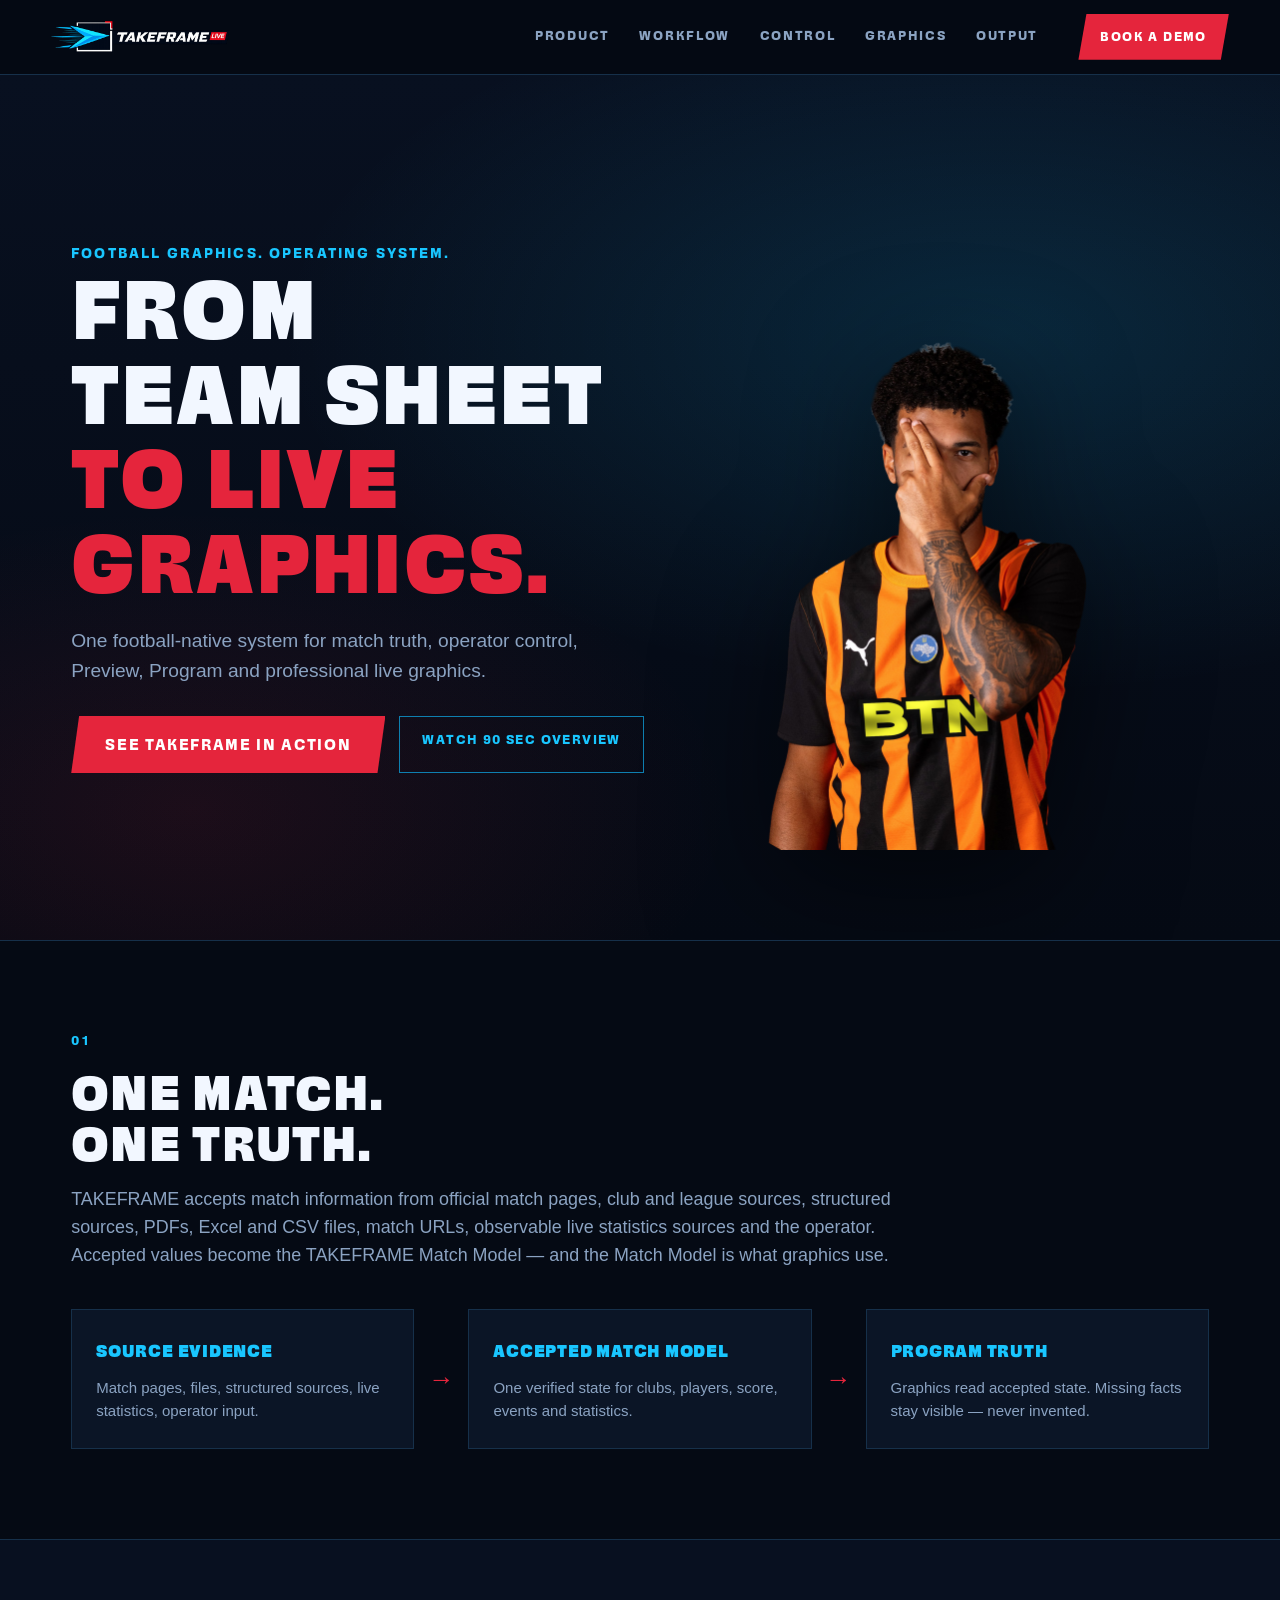
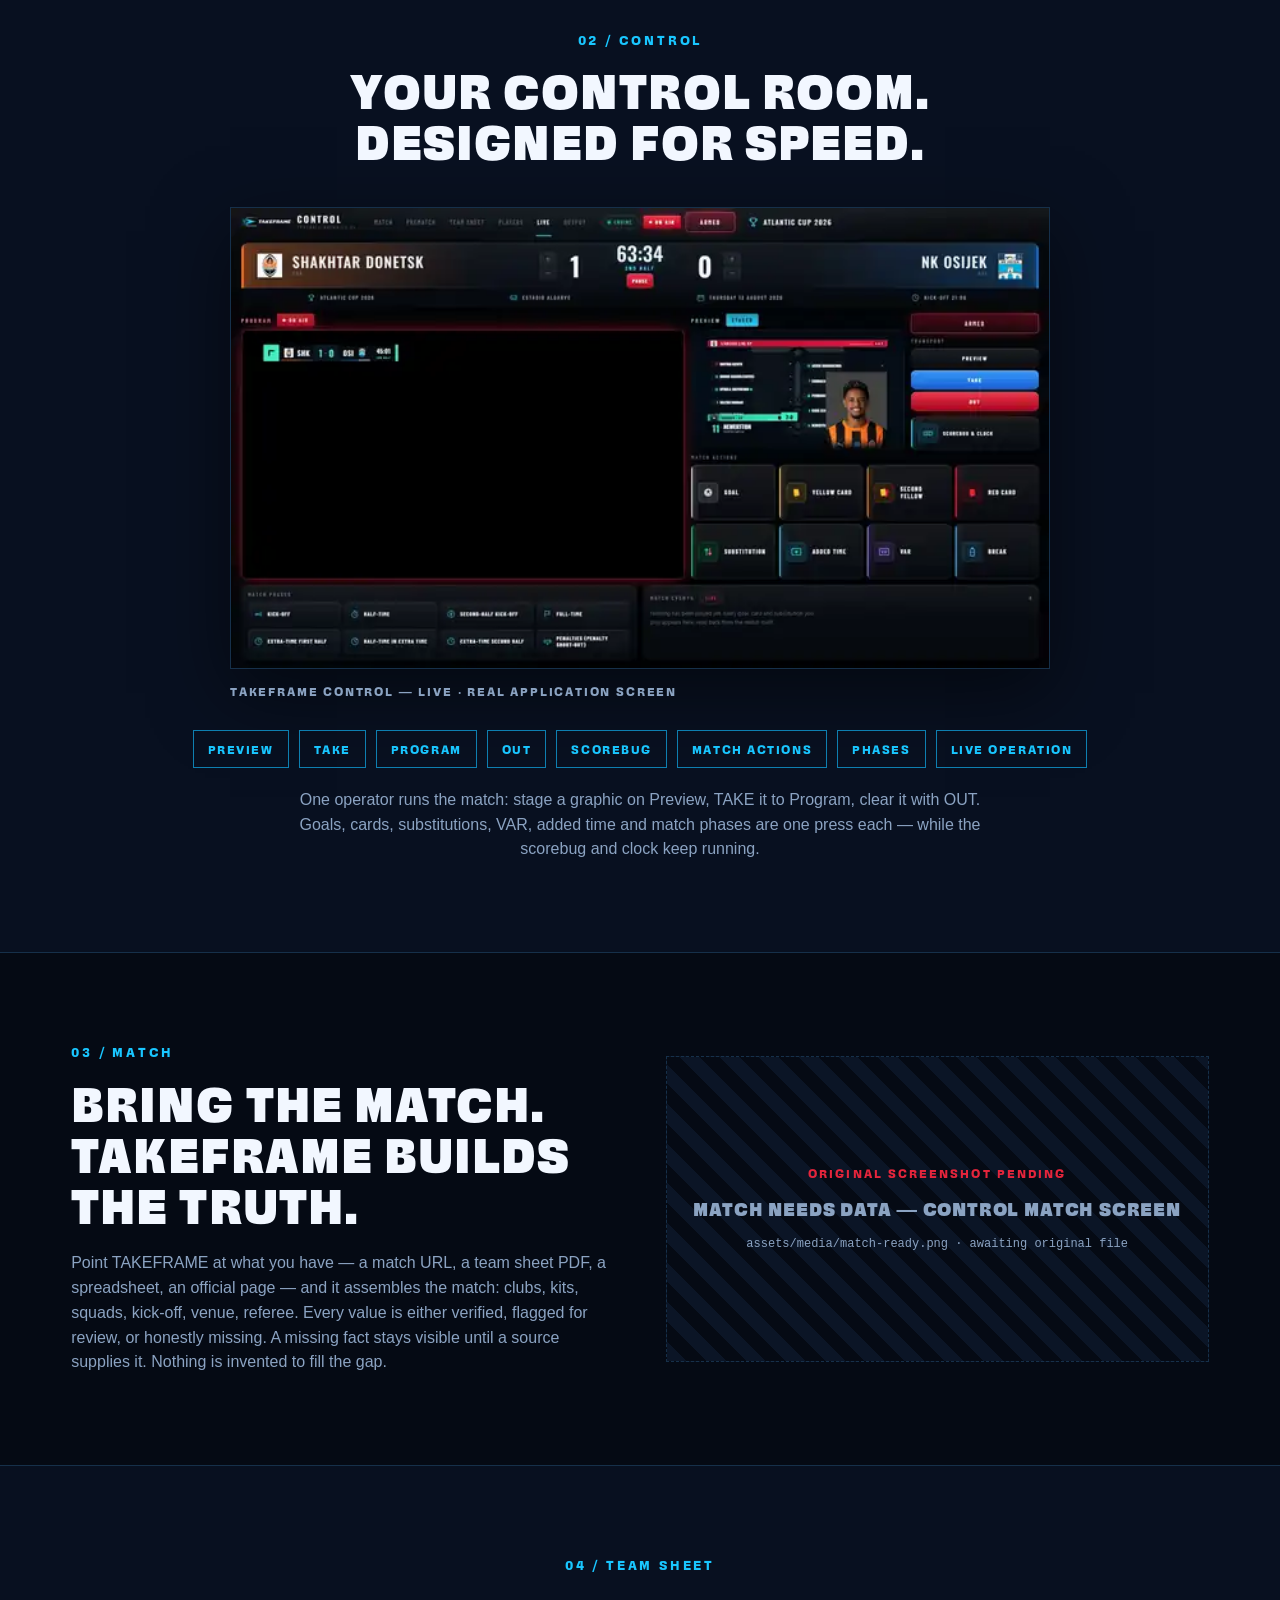
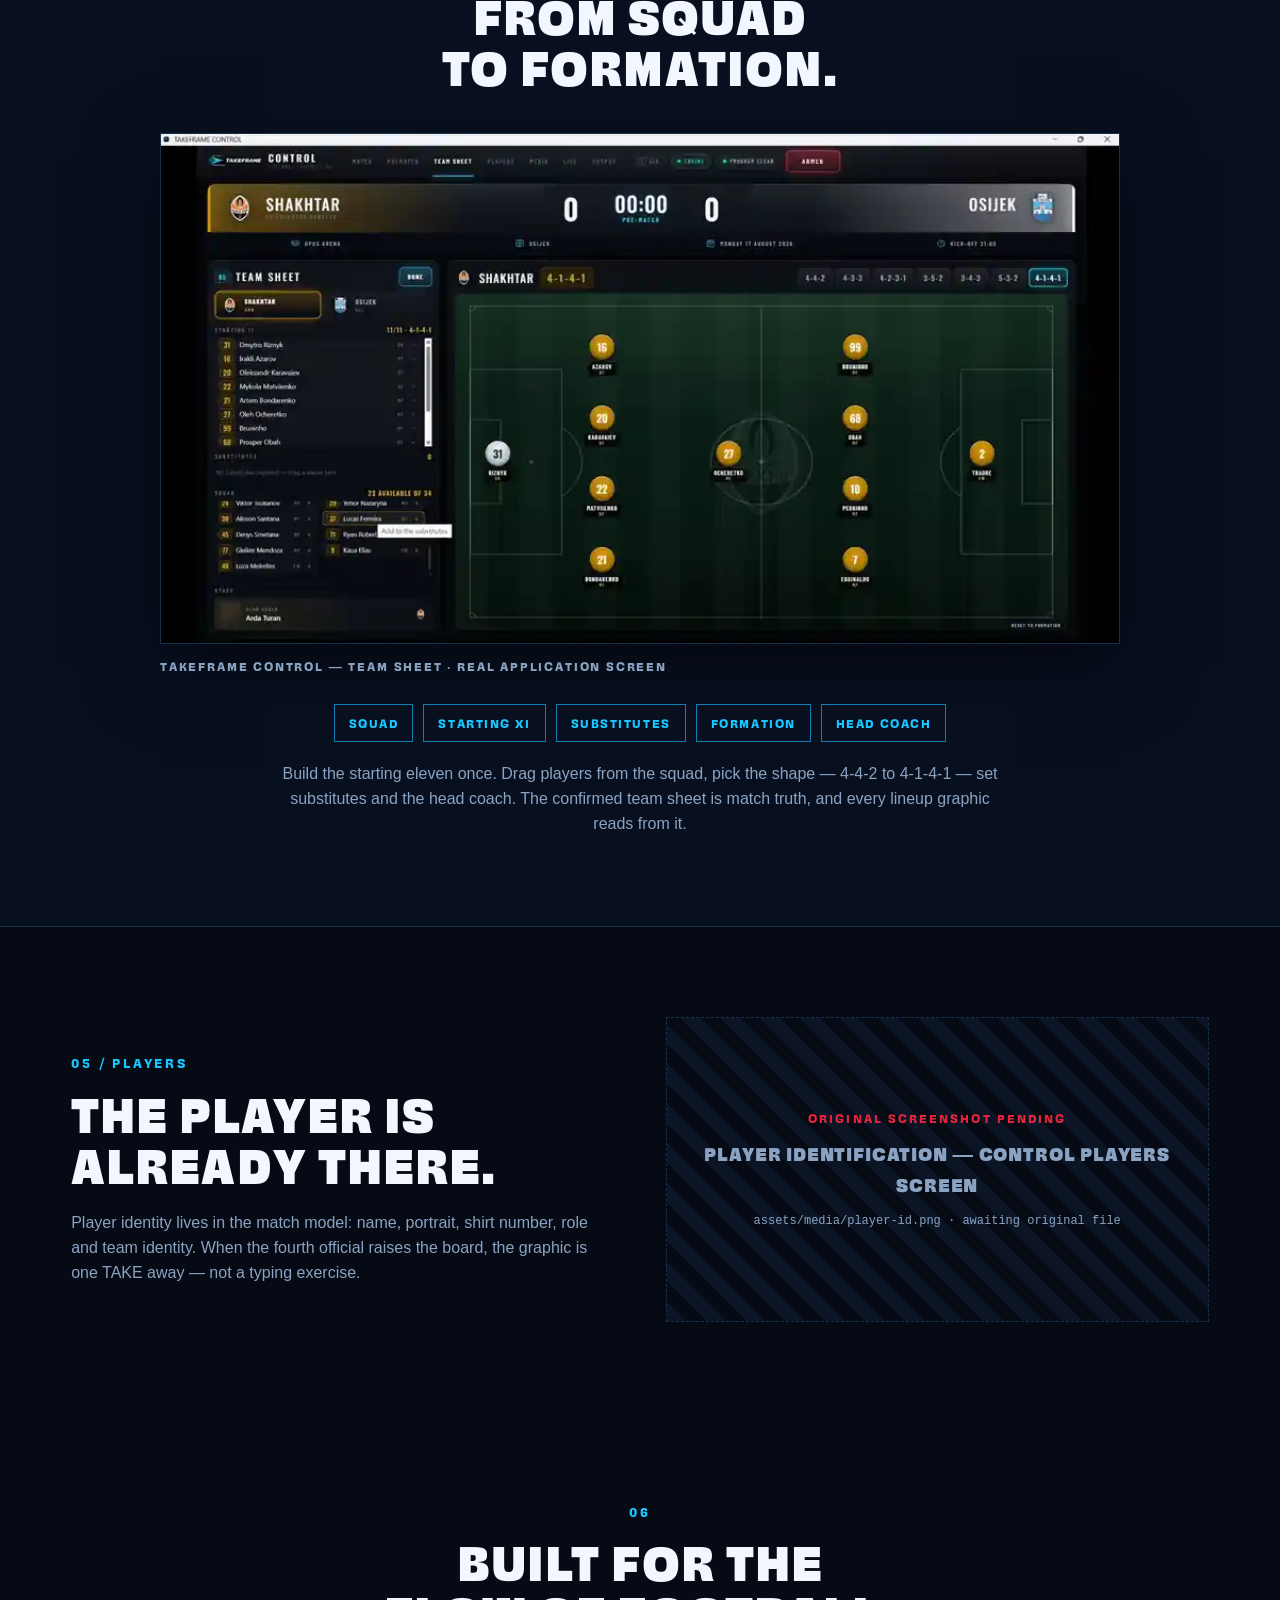
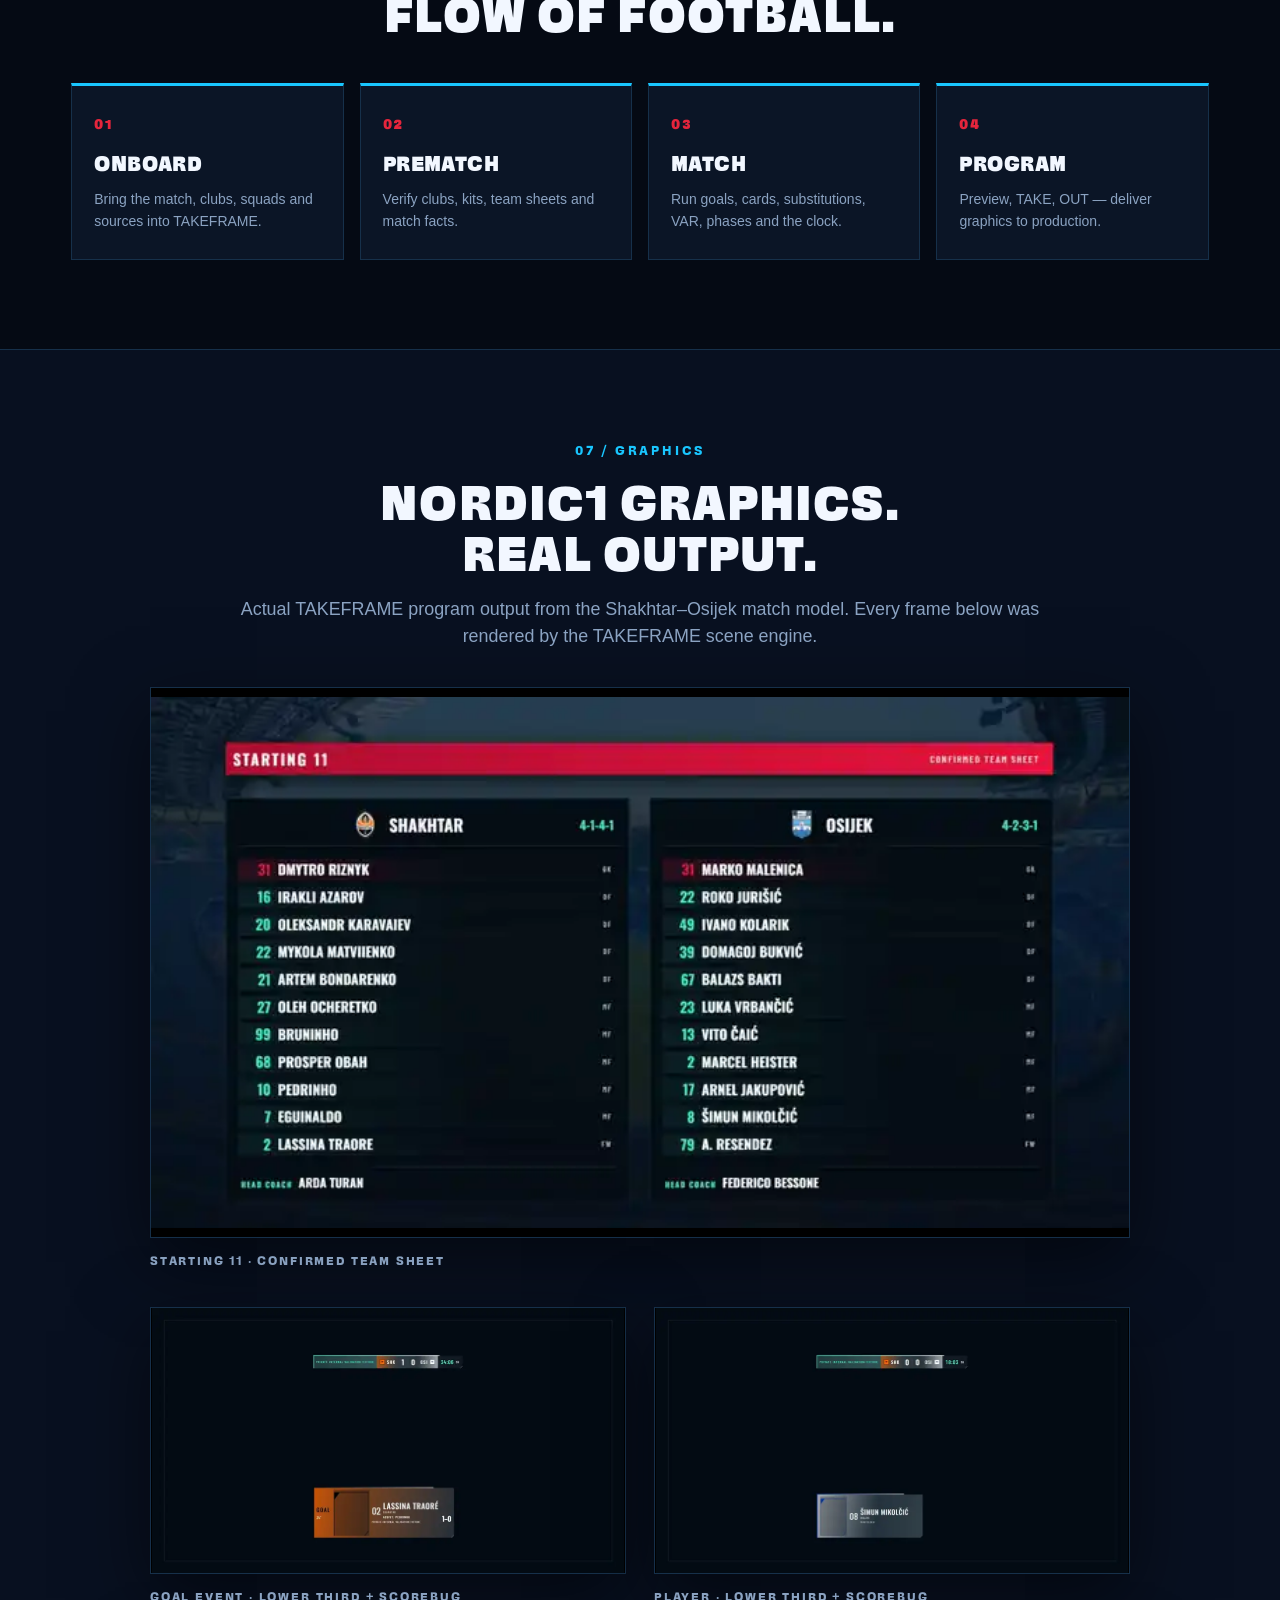
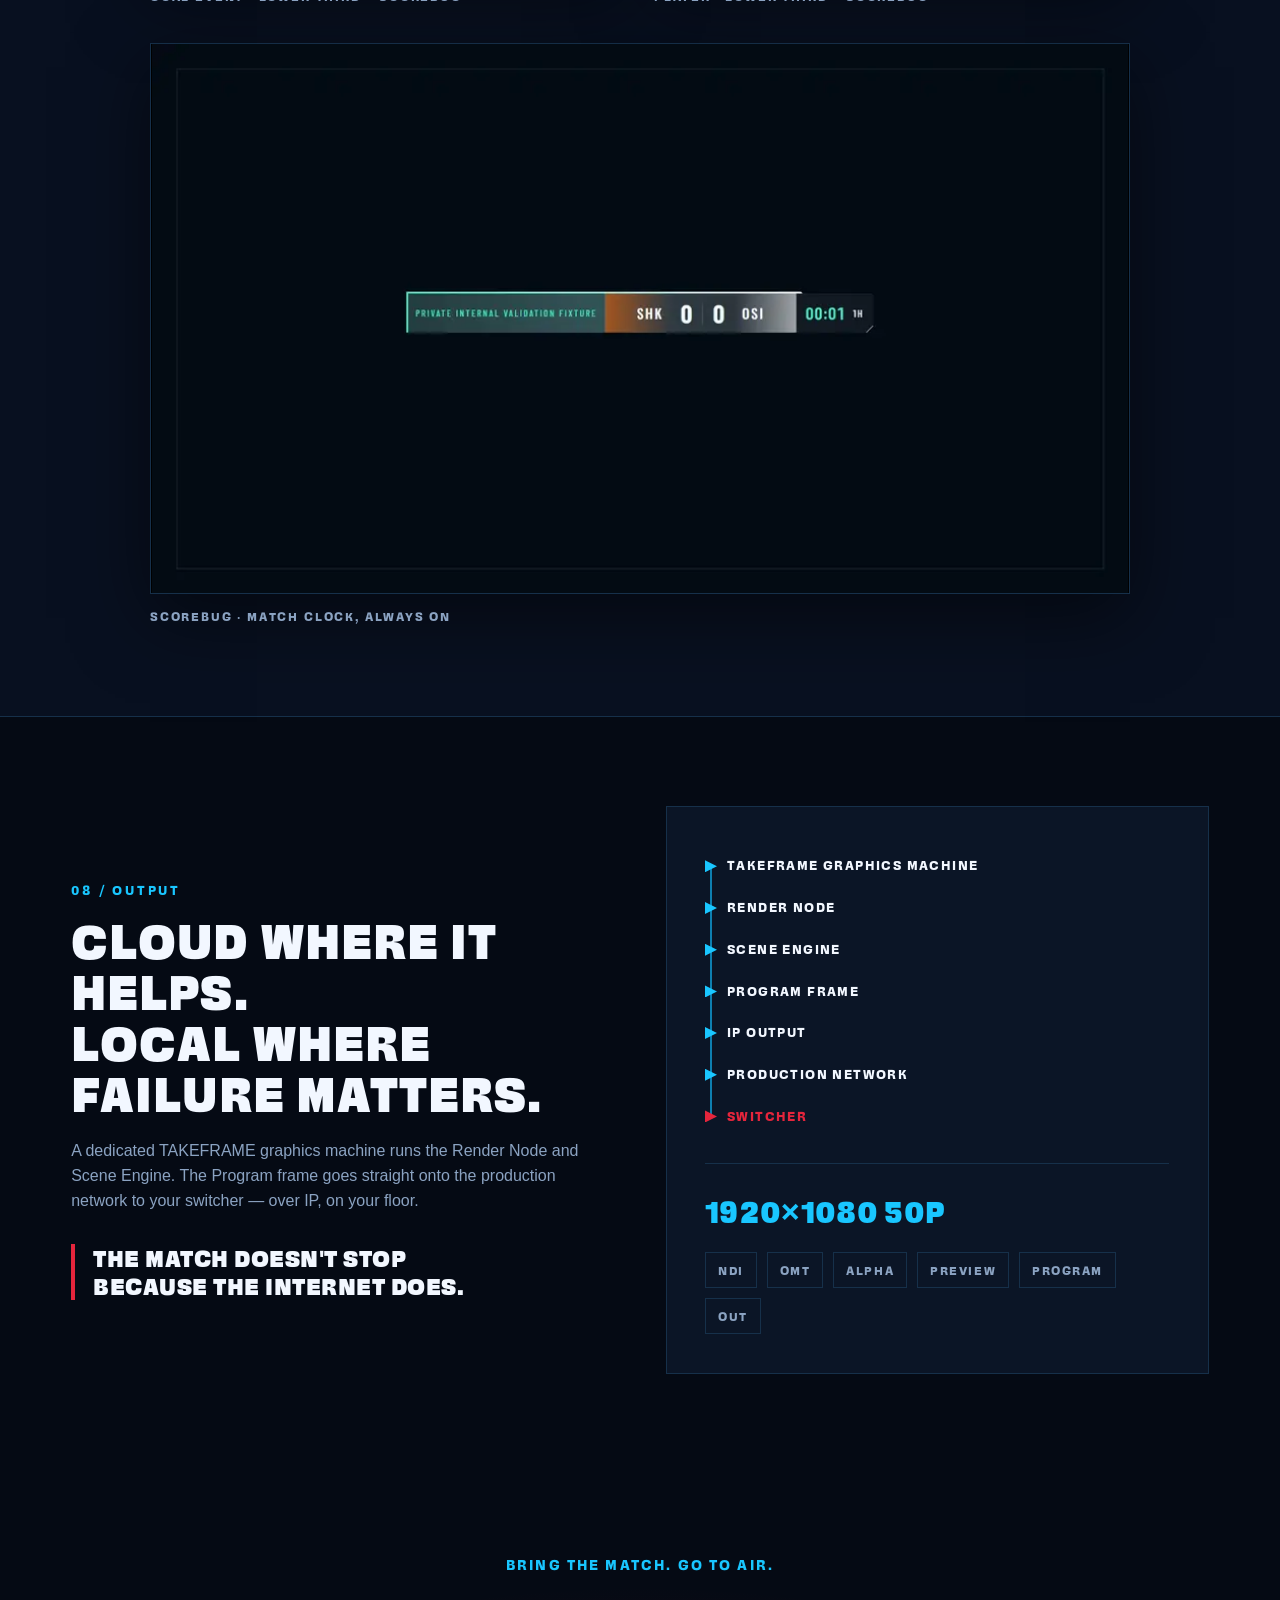
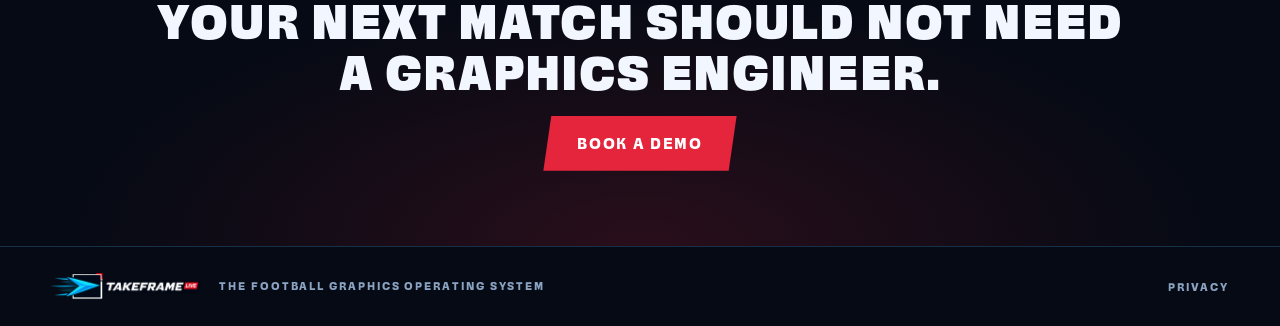
==== index.html @ d53b8fb2 "Rebuild TAKEFRAME website with real product media - Replace corrupted sprite/base64 media system wit" ====
<!doctype html>
<html lang="en">
<head>
<meta charset="utf-8">
<meta name="viewport" content="width=device-width,initial-scale=1">
<title>TAKEFRAME LIVE — Football Graphics Operating System</title>
<meta name="description" content="From team sheet to live graphics. TAKEFRAME is the football-native graphics operating system for matchday production: match truth, operator control, Preview, Program and professional live graphics.">
<link rel="icon" href="/assets/favicon.png">
<link rel="preload" as="image" href="/assets/hero-player.png">
<link rel="stylesheet" href="/site.css">
</head>
<body>

<header class="top" id="top">
  <a class="brand" href="#hero" aria-label="TAKEFRAME LIVE — home">
    <img src="/assets/logo.png" alt="TAKEFRAME LIVE" width="1269" height="224">
  </a>
  <nav class="nav" id="nav" aria-label="Primary">
    <a href="#truth">PRODUCT</a>
    <a href="#workflow">WORKFLOW</a>
    <a href="#control">CONTROL</a>
    <a href="#graphics">GRAPHICS</a>
    <a href="#output">OUTPUT</a>
  </nav>
  <a class="cta demo-cta" href="#demo">BOOK A DEMO</a>
  <button class="burger" id="burger" aria-expanded="false" aria-controls="nav" aria-label="Open menu">
    <span></span><span></span><span></span>
  </button>
</header>

<main>

<!-- ============================ HERO ============================ -->
<section class="hero" id="hero">
  <div class="hero-inner">
    <div class="hero-copy">
      <p class="eyebrow">FOOTBALL GRAPHICS. OPERATING SYSTEM.</p>
      <h1>
        <span class="h-white">FROM<br>TEAM SHEET</span><br>
        <span class="h-red">TO LIVE<br>GRAPHICS.</span>
      </h1>
      <p class="hero-sub">One football-native system for match truth, operator control, Preview, Program and professional live graphics.</p>
      <div class="hero-actions">
        <a class="cta big" href="#control">SEE TAKEFRAME IN ACTION</a>
        <a class="cta ghost" href="#workflow">WATCH 90 SEC OVERVIEW</a>
      </div>
    </div>
    <div class="hero-visual">
      <img class="hero-player" src="/assets/hero-player.png" alt="TAKEFRAME hero player" width="2048" height="2048">
    </div>
  </div>
</section>

<!-- ======================= ONE MATCH. ONE TRUTH. ======================= -->
<section class="truth" id="truth">
  <div class="wrap">
    <div class="section-head">
      <span class="index">01</span>
      <h2>ONE MATCH.<br>ONE TRUTH.</h2>
    </div>
    <p class="lede">TAKEFRAME accepts match information from official match pages, club and league sources, structured sources, PDFs, Excel and CSV files, match URLs, observable live statistics sources and the operator. Accepted values become the TAKEFRAME Match Model — and the Match Model is what graphics use.</p>
    <div class="truth-flow" role="list">
      <article role="listitem">
        <b>SOURCE EVIDENCE</b>
        <p>Match pages, files, structured sources, live statistics, operator input.</p>
      </article>
      <span class="flow-arrow" aria-hidden="true">→</span>
      <article role="listitem">
        <b>ACCEPTED MATCH MODEL</b>
        <p>One verified state for clubs, players, score, events and statistics.</p>
      </article>
      <span class="flow-arrow" aria-hidden="true">→</span>
      <article role="listitem">
        <b>PROGRAM TRUTH</b>
        <p>Graphics read accepted state. Missing facts stay visible — never invented.</p>
      </article>
    </div>
  </div>
</section>

<!-- ============================ CONTROL ============================ -->
<section class="feature control" id="control">
  <div class="wrap">
    <div class="section-head">
      <span class="index">02 / CONTROL</span>
      <h2>YOUR CONTROL ROOM.<br>DESIGNED FOR SPEED.</h2>
    </div>
    <figure class="shot shot-xl">
      <img src="/assets/media/control-live.webp" alt="TAKEFRAME CONTROL live match screen: Shakhtar Donetsk vs NK Osijek with Program monitor, Preview, TAKE and OUT controls, match actions and match phases" width="640" height="360" loading="lazy">
      <figcaption>TAKEFRAME CONTROL — LIVE · real application screen</figcaption>
    </figure>
    <ul class="chip-row" aria-label="Control capabilities">
      <li>PREVIEW</li><li>TAKE</li><li>PROGRAM</li><li>OUT</li><li>SCOREBUG</li><li>MATCH ACTIONS</li><li>PHASES</li><li>LIVE OPERATION</li>
    </ul>
    <p class="body-copy">One operator runs the match: stage a graphic on Preview, TAKE it to Program, clear it with OUT. Goals, cards, substitutions, VAR, added time and match phases are one press each — while the scorebug and clock keep running.</p>
  </div>
</section>

<!-- ============================ MATCH READY ============================ -->
<section class="feature matchready" id="matchready">
  <div class="wrap split">
    <div class="feature-copy">
      <div class="section-head">
        <span class="index">03 / MATCH</span>
        <h2>BRING THE MATCH.<br>TAKEFRAME BUILDS<br>THE TRUTH.</h2>
      </div>
      <p class="body-copy">Point TAKEFRAME at what you have — a match URL, a team sheet PDF, a spreadsheet, an official page — and it assembles the match: clubs, kits, squads, kick-off, venue, referee. Every value is either verified, flagged for review, or honestly missing. A missing fact stays visible until a source supplies it. Nothing is invented to fill the gap.</p>
    </div>
    <div class="pending-slot" role="img" aria-label="Original TAKEFRAME match data screenshot pending upload">
      <span class="pending-tag">ORIGINAL SCREENSHOT PENDING</span>
      <b>MATCH NEEDS DATA — CONTROL MATCH SCREEN</b>
      <small>assets/media/match-ready.png · awaiting original file</small>
    </div>
  </div>
</section>

<!-- ============================ TEAM SHEET ============================ -->
<section class="feature teamsheet" id="teamsheet">
  <div class="wrap">
    <div class="section-head">
      <span class="index">04 / TEAM SHEET</span>
      <h2>FROM SQUAD<br>TO FORMATION.</h2>
    </div>
    <figure class="shot shot-xl">
      <img src="/assets/media/team-sheet.webp" alt="TAKEFRAME CONTROL team sheet screen: Shakhtar starting eleven in a 4-1-4-1 on the formation pitch, with squad list, substitutes and head coach" width="900" height="478" loading="lazy">
      <figcaption>TAKEFRAME CONTROL — TEAM SHEET · real application screen</figcaption>
    </figure>
    <ul class="chip-row" aria-label="Team sheet capabilities">
      <li>SQUAD</li><li>STARTING XI</li><li>SUBSTITUTES</li><li>FORMATION</li><li>HEAD COACH</li>
    </ul>
    <p class="body-copy">Build the starting eleven once. Drag players from the squad, pick the shape — 4-4-2 to 4-1-4-1 — set substitutes and the head coach. The confirmed team sheet is match truth, and every lineup graphic reads from it.</p>
  </div>
</section>

<!-- ======================== PLAYER IDENTIFICATION ======================== -->
<section class="feature playerid" id="playerid">
  <div class="wrap split">
    <div class="feature-copy">
      <div class="section-head">
        <span class="index">05 / PLAYERS</span>
        <h2>THE PLAYER IS<br>ALREADY THERE.</h2>
      </div>
      <p class="body-copy">Player identity lives in the match model: name, portrait, shirt number, role and team identity. When the fourth official raises the board, the graphic is one TAKE away — not a typing exercise.</p>
    </div>
    <div class="pending-slot" role="img" aria-label="Original TAKEFRAME player identification screenshot pending upload">
      <span class="pending-tag">ORIGINAL SCREENSHOT PENDING</span>
      <b>PLAYER IDENTIFICATION — CONTROL PLAYERS SCREEN</b>
      <small>assets/media/player-id.png · awaiting original file</small>
    </div>
  </div>
</section>

<!-- ============================ WORKFLOW ============================ -->
<section class="workflow" id="workflow">
  <div class="wrap">
    <div class="section-head">
      <span class="index">06</span>
      <h2>BUILT FOR THE<br>FLOW OF FOOTBALL.</h2>
    </div>
    <ol class="steps">
      <li><b>ONBOARD</b><p>Bring the match, clubs, squads and sources into TAKEFRAME.</p></li>
      <li><b>PREMATCH</b><p>Verify clubs, kits, team sheets and match facts.</p></li>
      <li><b>MATCH</b><p>Run goals, cards, substitutions, VAR, phases and the clock.</p></li>
      <li><b>PROGRAM</b><p>Preview, TAKE, OUT — deliver graphics to production.</p></li>
    </ol>
  </div>
</section>

<!-- ========================= NORDIC1 GRAPHICS ========================= -->
<section class="graphics" id="graphics">
  <div class="wrap">
    <div class="section-head">
      <span class="index">07 / GRAPHICS</span>
      <h2>NORDIC1 GRAPHICS.<br>REAL OUTPUT.</h2>
    </div>
    <p class="lede">Actual TAKEFRAME program output from the Shakhtar–Osijek match model. Every frame below was rendered by the TAKEFRAME scene engine.</p>

    <figure class="shot gfx-feature">
      <img src="/assets/media/starting-11.webp" alt="NORDIC1 Starting 11 broadcast graphic: confirmed team sheets for Shakhtar in a 4-1-4-1 and Osijek in a 4-2-3-1" width="700" height="380" loading="lazy">
      <figcaption>STARTING 11 · confirmed team sheet</figcaption>
    </figure>

    <div class="gfx-grid">
      <figure class="shot">
        <img src="/assets/media/goal-event.webp" alt="NORDIC1 goal lower third: Lassina Traoré, assist Pedrinho, 1-0, with live scorebug" width="960" height="540" loading="lazy">
        <figcaption>GOAL EVENT · lower third + scorebug</figcaption>
      </figure>
      <figure class="shot">
        <img src="/assets/media/player-card.webp" alt="NORDIC1 player lower third: number 8 Šimun Mikolčić, Osijek midfielder, with live scorebug" width="960" height="540" loading="lazy">
        <figcaption>PLAYER · lower third + scorebug</figcaption>
      </figure>
    </div>

    <figure class="shot gfx-feature">
      <img src="/assets/media/scorebug.webp" alt="NORDIC1 scorebug: SHK 0-0 OSI with running match clock, first half" width="960" height="540" loading="lazy">
      <figcaption>SCOREBUG · match clock, always on</figcaption>
    </figure>
  </div>
</section>

<!-- ============================ OUTPUT ============================ -->
<section class="output" id="output">
  <div class="wrap split">
    <div class="feature-copy">
      <div class="section-head">
        <span class="index">08 / OUTPUT</span>
        <h2>CLOUD WHERE IT HELPS.<br>LOCAL WHERE<br>FAILURE MATTERS.</h2>
      </div>
      <p class="body-copy">A dedicated TAKEFRAME graphics machine runs the Render Node and Scene Engine. The Program frame goes straight onto the production network to your switcher — over IP, on your floor.</p>
      <p class="statement">THE MATCH DOESN'T STOP<br>BECAUSE THE INTERNET DOES.</p>
    </div>
    <div class="output-card">
      <div class="pipe" aria-label="Output pipeline">
        <span>TAKEFRAME GRAPHICS MACHINE</span>
        <span>RENDER NODE</span>
        <span>SCENE ENGINE</span>
        <span>PROGRAM FRAME</span>
        <span>IP OUTPUT</span>
        <span>PRODUCTION NETWORK</span>
        <span>SWITCHER</span>
      </div>
      <div class="specs">
        <b>1920×1080 50p</b>
        <ul><li>NDI</li><li>OMT</li><li>ALPHA</li><li>PREVIEW</li><li>PROGRAM</li><li>OUT</li></ul>
      </div>
    </div>
  </div>
</section>

<!-- ============================ FINAL CTA ============================ -->
<section class="final" id="demo">
  <div class="wrap">
    <p class="eyebrow">BRING THE MATCH. GO TO AIR.</p>
    <h2>YOUR NEXT MATCH SHOULD NOT NEED<br>A GRAPHICS ENGINEER.</h2>
    <a class="cta big" href="mailto:hello@takeframe.live?subject=TAKEFRAME%20demo">BOOK A DEMO</a>
  </div>
</section>

</main>

<footer class="foot">
  <img src="/assets/logo.png" alt="TAKEFRAME LIVE" width="1269" height="224">
  <span>THE FOOTBALL GRAPHICS OPERATING SYSTEM</span>
  <nav aria-label="Footer"><a href="/privacy/">PRIVACY</a></nav>
</footer>

<script src="/site.js" defer></script>
</body>
</html>
---- site.css ----
/* ==========================================================================
   TAKEFRAME LIVE — homepage
   Normal responsive layout. No global canvas transform, no sprites.
   Palette: near-black navy, electric cyan, TAKEFRAME red.
   ========================================================================== */

@font-face{font-family:Squadra;src:url('/fonts/squadra-black.otf') format('opentype');font-weight:900;font-display:swap}
@font-face{font-family:Squadra;src:url('/fonts/squadra-bold.otf') format('opentype');font-weight:700;font-display:swap}

:root{
  --bg:#050a14;
  --bg-2:#081020;
  --panel:#0b1526;
  --line:#16304a;
  --ink:#f2f7ff;
  --muted:#8ba3c2;
  --cyan:#19c6ff;
  --cyan-dim:#0e7fb0;
  --red:#e5253c;
  --head:Squadra,'Arial Narrow',Arial,sans-serif;
  --body:Arial,Helvetica,sans-serif;
  --wrap:1240px;
}

*{box-sizing:border-box;margin:0;padding:0}
html{scroll-behavior:smooth}
@media (prefers-reduced-motion:reduce){
  html{scroll-behavior:auto}
  *,*::before,*::after{animation:none!important;transition:none!important}
}
body{
  background:var(--bg);
  color:var(--ink);
  font-family:var(--body);
  font-size:16px;
  line-height:1.55;
  overflow-x:clip;
}
img{max-width:100%;height:auto;display:block}
a{color:inherit;text-decoration:none}
:focus-visible{outline:2px solid var(--cyan);outline-offset:3px}
ul{list-style:none}

.wrap{max-width:var(--wrap);margin:0 auto;padding:0 clamp(20px,4vw,56px)}

/* ------------------------------ type ------------------------------ */
h1,h2,.eyebrow,.index,.cta,.chip-row,.pending-tag,.statement,.steps b,.pipe,.specs{
  font-family:var(--head);
  text-transform:uppercase;
  letter-spacing:.02em;
}
h1{font-size:clamp(46px,7.2vw,118px);line-height:.92;font-weight:900}
h2{font-size:clamp(30px,4.2vw,64px);line-height:.95;font-weight:900}
.h-white{color:var(--ink)}
.h-red{color:var(--red)}
.eyebrow{color:var(--cyan);font-size:clamp(13px,1.2vw,17px);font-weight:700;letter-spacing:.14em}
.index{color:var(--cyan);font-weight:700;font-size:14px;letter-spacing:.2em}
.lede{color:var(--muted);font-size:clamp(16px,1.4vw,19px);max-width:820px;margin-top:18px}
.body-copy{color:var(--muted);max-width:640px;margin-top:20px}
.section-head{display:grid;gap:14px}

/* ------------------------------ header ------------------------------ */
.top{
  position:sticky;top:0;z-index:50;
  display:flex;align-items:center;gap:clamp(16px,3vw,40px);
  padding:14px clamp(20px,4vw,56px);
  background:rgba(5,10,20,.92);
  border-bottom:1px solid var(--line);
  backdrop-filter:blur(8px);
}
.brand img{width:clamp(150px,14vw,210px);height:auto}
.nav{display:flex;gap:clamp(14px,2vw,28px);margin-left:auto}
.nav a{
  font-family:var(--head);font-weight:700;font-size:14px;letter-spacing:.12em;
  color:var(--muted);padding:6px 2px;border-bottom:2px solid transparent;
}
.nav a:hover{color:var(--ink);border-bottom-color:var(--cyan)}
.cta{
  font-weight:700;font-size:14px;letter-spacing:.1em;
  background:var(--red);color:#fff;
  padding:12px 22px;border:0;
  clip-path:polygon(8px 0,100% 0,calc(100% - 8px) 100%,0 100%);
  white-space:nowrap;
}
.cta:hover{filter:brightness(1.12)}
.cta.big{font-size:clamp(15px,1.3vw,18px);padding:16px 34px}
.cta.ghost{background:transparent;border:1px solid var(--cyan-dim);color:var(--cyan);clip-path:none}
.cta.ghost:hover{border-color:var(--cyan)}
.burger{display:none;background:none;border:1px solid var(--line);padding:10px;cursor:pointer}
.burger span{display:block;width:22px;height:2px;background:var(--ink);margin:4px 0}

/* ------------------------------ hero ------------------------------ */
.hero{
  position:relative;
  background:
    radial-gradient(1200px 600px at 78% 30%,rgba(25,198,255,.14),transparent 60%),
    radial-gradient(900px 500px at 15% 85%,rgba(229,37,60,.10),transparent 60%),
    linear-gradient(180deg,var(--bg-2),var(--bg));
  border-bottom:1px solid var(--line);
  overflow:clip;
}
.hero-inner{
  max-width:var(--wrap);margin:0 auto;
  padding:clamp(40px,6vw,90px) clamp(20px,4vw,56px) 0;
  display:grid;grid-template-columns:minmax(0,1.15fr) minmax(0,1fr);
  align-items:end;gap:clamp(16px,3vw,48px);
}
.hero-copy{padding-bottom:clamp(40px,6vw,90px)}
.hero-sub{color:var(--muted);font-size:clamp(16px,1.5vw,20px);max-width:520px;margin-top:22px}
.hero-actions{display:flex;flex-wrap:wrap;gap:14px;margin-top:30px}
.hero-visual{position:relative;min-width:0}
.hero-player{
  width:min(100%,640px);margin:0 auto;
  filter:drop-shadow(0 30px 60px rgba(0,0,0,.55));
}

/* ------------------------------ sections ------------------------------ */
section{padding:clamp(56px,7vw,110px) 0}
.truth{background:var(--bg)}
.truth-flow{
  display:grid;grid-template-columns:1fr auto 1fr auto 1fr;
  align-items:stretch;gap:14px;margin-top:40px;
}
.truth-flow article{
  background:var(--panel);border:1px solid var(--line);padding:26px 24px;
}
.truth-flow b{font-family:var(--head);font-weight:900;font-size:19px;letter-spacing:.04em;color:var(--cyan)}
.truth-flow p{color:var(--muted);margin-top:10px;font-size:15px}
.flow-arrow{align-self:center;color:var(--red);font-size:26px;font-weight:900}

/* screenshots */
.shot{margin-top:40px}
.shot img{
  width:100%;border:1px solid var(--line);
  background:#000;
  box-shadow:0 24px 70px rgba(0,0,0,.5);
}
.shot figcaption{
  font-family:var(--head);font-weight:700;font-size:13px;letter-spacing:.14em;
  text-transform:uppercase;color:var(--muted);margin-top:12px;
}
/* cap display width near natural resolution — never blur real UI text */
.shot-xl{max-width:960px;margin-left:auto;margin-right:auto}
.control .shot-xl{max-width:820px}
.gfx-feature{max-width:980px;margin-left:auto;margin-right:auto}
.gfx-feature img,.gfx-grid img{aspect-ratio:16/9;object-fit:contain}
.gfx-grid{
  display:grid;grid-template-columns:1fr 1fr;gap:clamp(16px,2.5vw,28px);
  max-width:980px;margin:0 auto;
}
.gfx-grid .shot,.graphics .gfx-feature{margin-top:clamp(24px,3vw,36px)}

.chip-row{display:flex;flex-wrap:wrap;gap:10px;margin-top:28px}
.chip-row li{
  border:1px solid var(--cyan-dim);color:var(--cyan);
  font-weight:700;font-size:13px;letter-spacing:.12em;
  padding:8px 14px;
}

.feature.control,.feature.teamsheet{background:var(--bg-2);border-top:1px solid var(--line);border-bottom:1px solid var(--line)}
.feature .wrap>.body-copy{margin-inline:auto;text-align:center;max-width:720px}
.feature .wrap>.chip-row{justify-content:center}
.control .section-head,.teamsheet .section-head,.graphics .section-head,.workflow .section-head{text-align:center;justify-items:center}
.graphics .lede{margin-inline:auto;text-align:center}

.split{display:grid;grid-template-columns:minmax(0,1fr) minmax(0,1fr);gap:clamp(28px,4vw,64px);align-items:center}

/* honest placeholder for originals not yet delivered as files */
.pending-slot{
  aspect-ratio:16/9;
  border:1px dashed var(--line);
  background:repeating-linear-gradient(45deg,var(--panel) 0 14px,var(--bg) 14px 28px);
  display:grid;place-content:center;gap:10px;text-align:center;padding:24px;
}
.pending-tag{color:var(--red);font-weight:700;font-size:13px;letter-spacing:.16em}
.pending-slot b{font-family:var(--head);font-weight:900;font-size:clamp(16px,1.6vw,22px);letter-spacing:.04em;color:var(--muted)}
.pending-slot small{color:var(--muted);font-size:12px;font-family:monospace}

/* workflow */
.workflow{background:var(--bg)}
.steps{
  counter-reset:step;
  display:grid;grid-template-columns:repeat(4,1fr);gap:16px;margin-top:44px;
  list-style:none;
}
.steps li{
  background:var(--panel);border:1px solid var(--line);border-top:3px solid var(--cyan);
  padding:26px 22px;position:relative;
}
.steps li::before{
  counter-increment:step;content:"0" counter(step);
  font-family:var(--head);font-weight:900;font-size:15px;color:var(--red);
  display:block;margin-bottom:10px;letter-spacing:.1em;
}
.steps b{font-weight:900;font-size:clamp(19px,1.8vw,24px)}
.steps p{color:var(--muted);font-size:14px;margin-top:8px}

/* graphics */
.graphics{background:var(--bg-2);border-top:1px solid var(--line);border-bottom:1px solid var(--line)}

/* output */
.output-card{background:var(--panel);border:1px solid var(--line);padding:clamp(24px,3vw,40px)}
.pipe{display:grid;gap:0}
.pipe span{
  font-weight:700;font-size:14px;letter-spacing:.1em;color:var(--ink);
  padding:10px 0 10px 22px;position:relative;
}
.pipe span::before{
  content:"";position:absolute;left:5px;top:0;bottom:0;width:2px;background:var(--cyan-dim);
}
.pipe span:first-child::before{top:50%}
.pipe span:last-child::before{bottom:50%}
.pipe span::after{
  content:"";position:absolute;left:0;top:50%;translate:0 -50%;
  width:12px;height:12px;background:var(--cyan);
  clip-path:polygon(0 0,100% 50%,0 100%);
}
.pipe span:last-child{color:var(--red)}
.pipe span:last-child::after{background:var(--red)}
.specs{margin-top:26px;border-top:1px solid var(--line);padding-top:22px}
.specs b{font-weight:900;font-size:clamp(26px,2.6vw,38px);color:var(--cyan)}
.specs ul{display:flex;flex-wrap:wrap;gap:10px;margin-top:14px}
.specs li{border:1px solid var(--line);color:var(--muted);font-weight:700;font-size:13px;letter-spacing:.12em;padding:7px 12px}
.statement{
  margin-top:30px;color:var(--ink);font-weight:900;
  font-size:clamp(20px,2vw,28px);line-height:1.1;
  border-left:4px solid var(--red);padding-left:18px;
}

/* final */
.final{
  background:
    radial-gradient(900px 400px at 50% 100%,rgba(229,37,60,.16),transparent 65%),
    var(--bg);
  text-align:center;
}
.final h2{margin:18px auto 34px;max-width:1000px}

/* footer */
.foot{
  border-top:1px solid var(--line);
  display:flex;flex-wrap:wrap;align-items:center;gap:18px;
  padding:26px clamp(20px,4vw,56px);
  color:var(--muted);
}
.foot img{width:150px;height:auto}
.foot span{font-family:var(--head);font-weight:700;font-size:12px;letter-spacing:.16em}
.foot nav{margin-left:auto}
.foot a{font-family:var(--head);font-weight:700;font-size:12px;letter-spacing:.16em;color:var(--muted)}
.foot a:hover{color:var(--ink)}

/* ============================ responsive ============================ */
@media (max-width:1024px){
  .truth-flow{grid-template-columns:1fr;gap:10px}
  .flow-arrow{rotate:90deg;justify-self:center}
  .steps{grid-template-columns:repeat(2,1fr)}
  .split{grid-template-columns:1fr}
}
@media (max-width:860px){
  .nav{
    display:none;
    position:absolute;top:100%;left:0;right:0;
    flex-direction:column;gap:0;
    background:var(--bg-2);border-bottom:1px solid var(--line);
    padding:10px clamp(20px,4vw,56px) 18px;
  }
  .nav.open{display:flex}
  .nav a{padding:12px 0;border-bottom:1px solid var(--line);font-size:16px}
  .burger{display:block;margin-left:auto}
  .demo-cta{margin-left:auto}
  .burger{margin-left:0}
  .hero-inner{grid-template-columns:1fr}
  .hero-copy{padding-bottom:0}
  .hero-player{width:min(100%,460px)}
}
@media (max-width:600px){
  .steps{grid-template-columns:1fr}
  .gfx-grid{grid-template-columns:1fr}
  .demo-cta{display:none}
  .hero-actions .cta{width:100%;text-align:center}
}
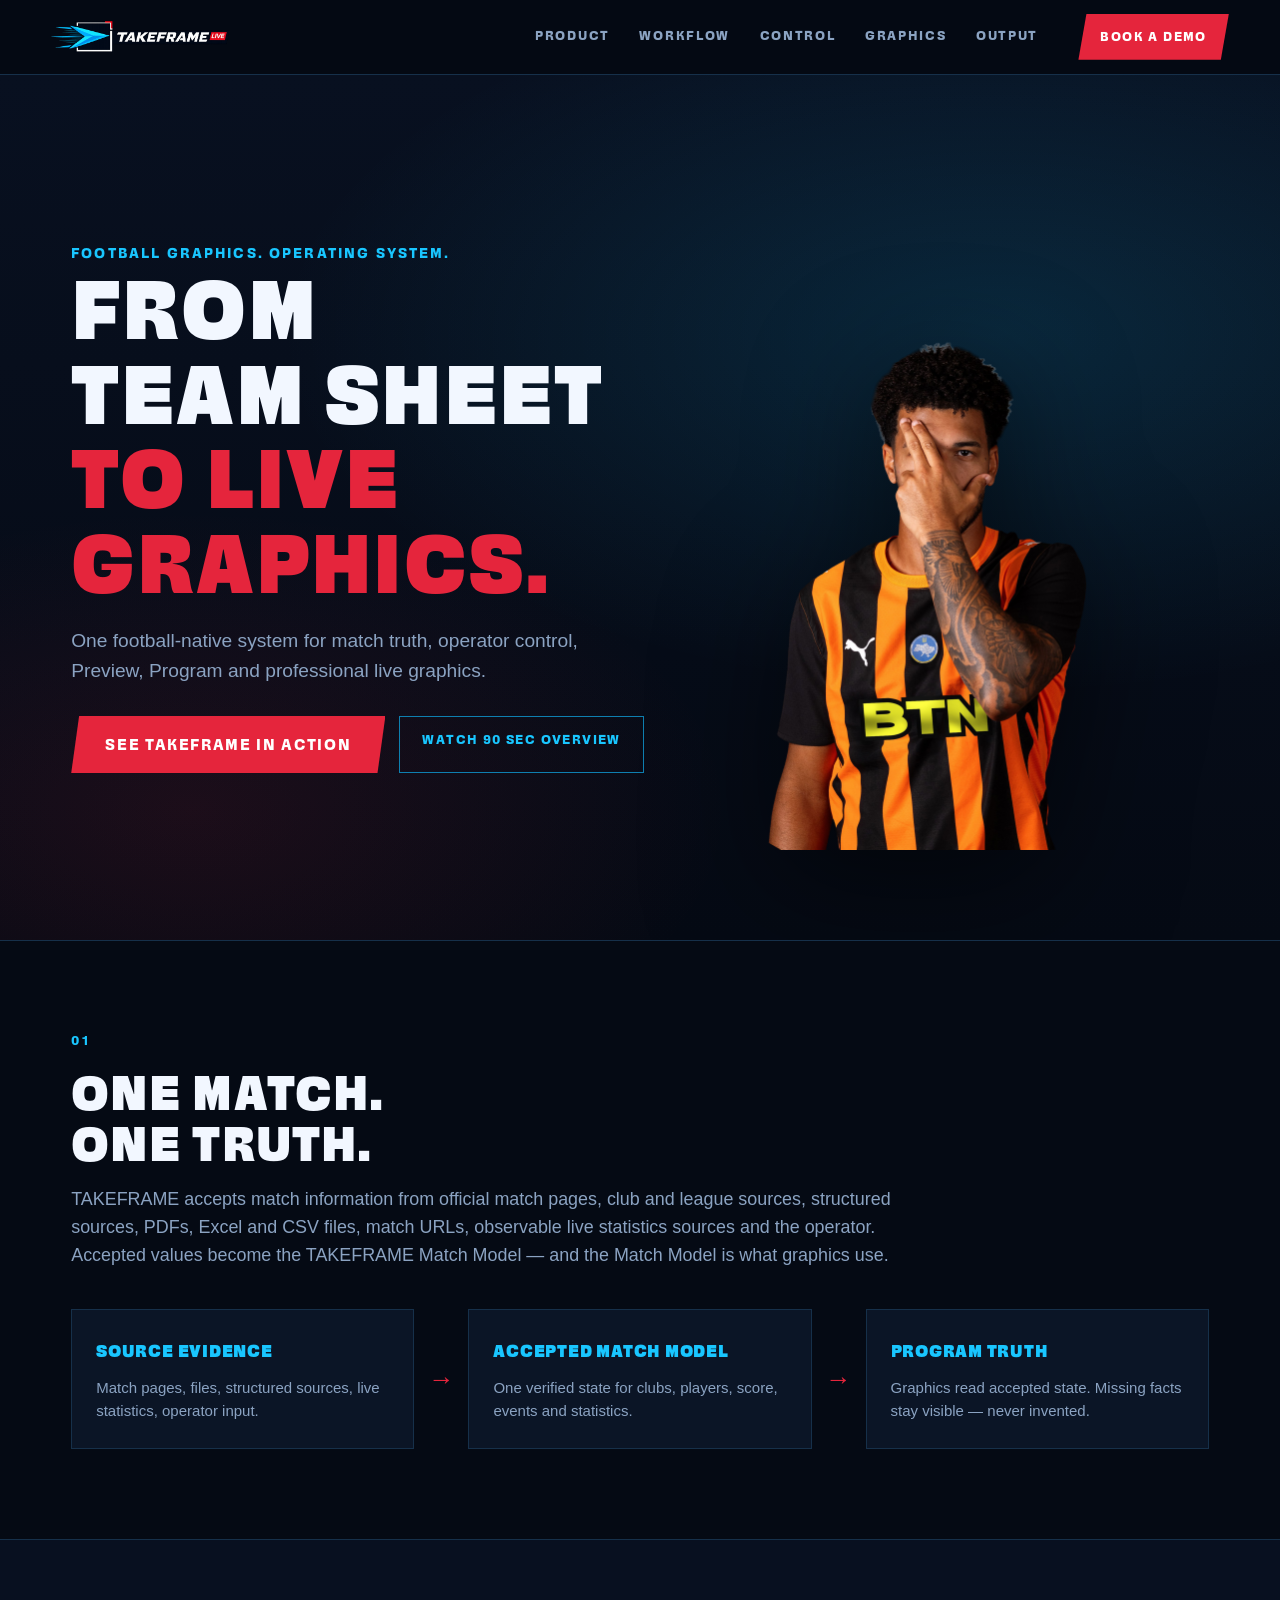
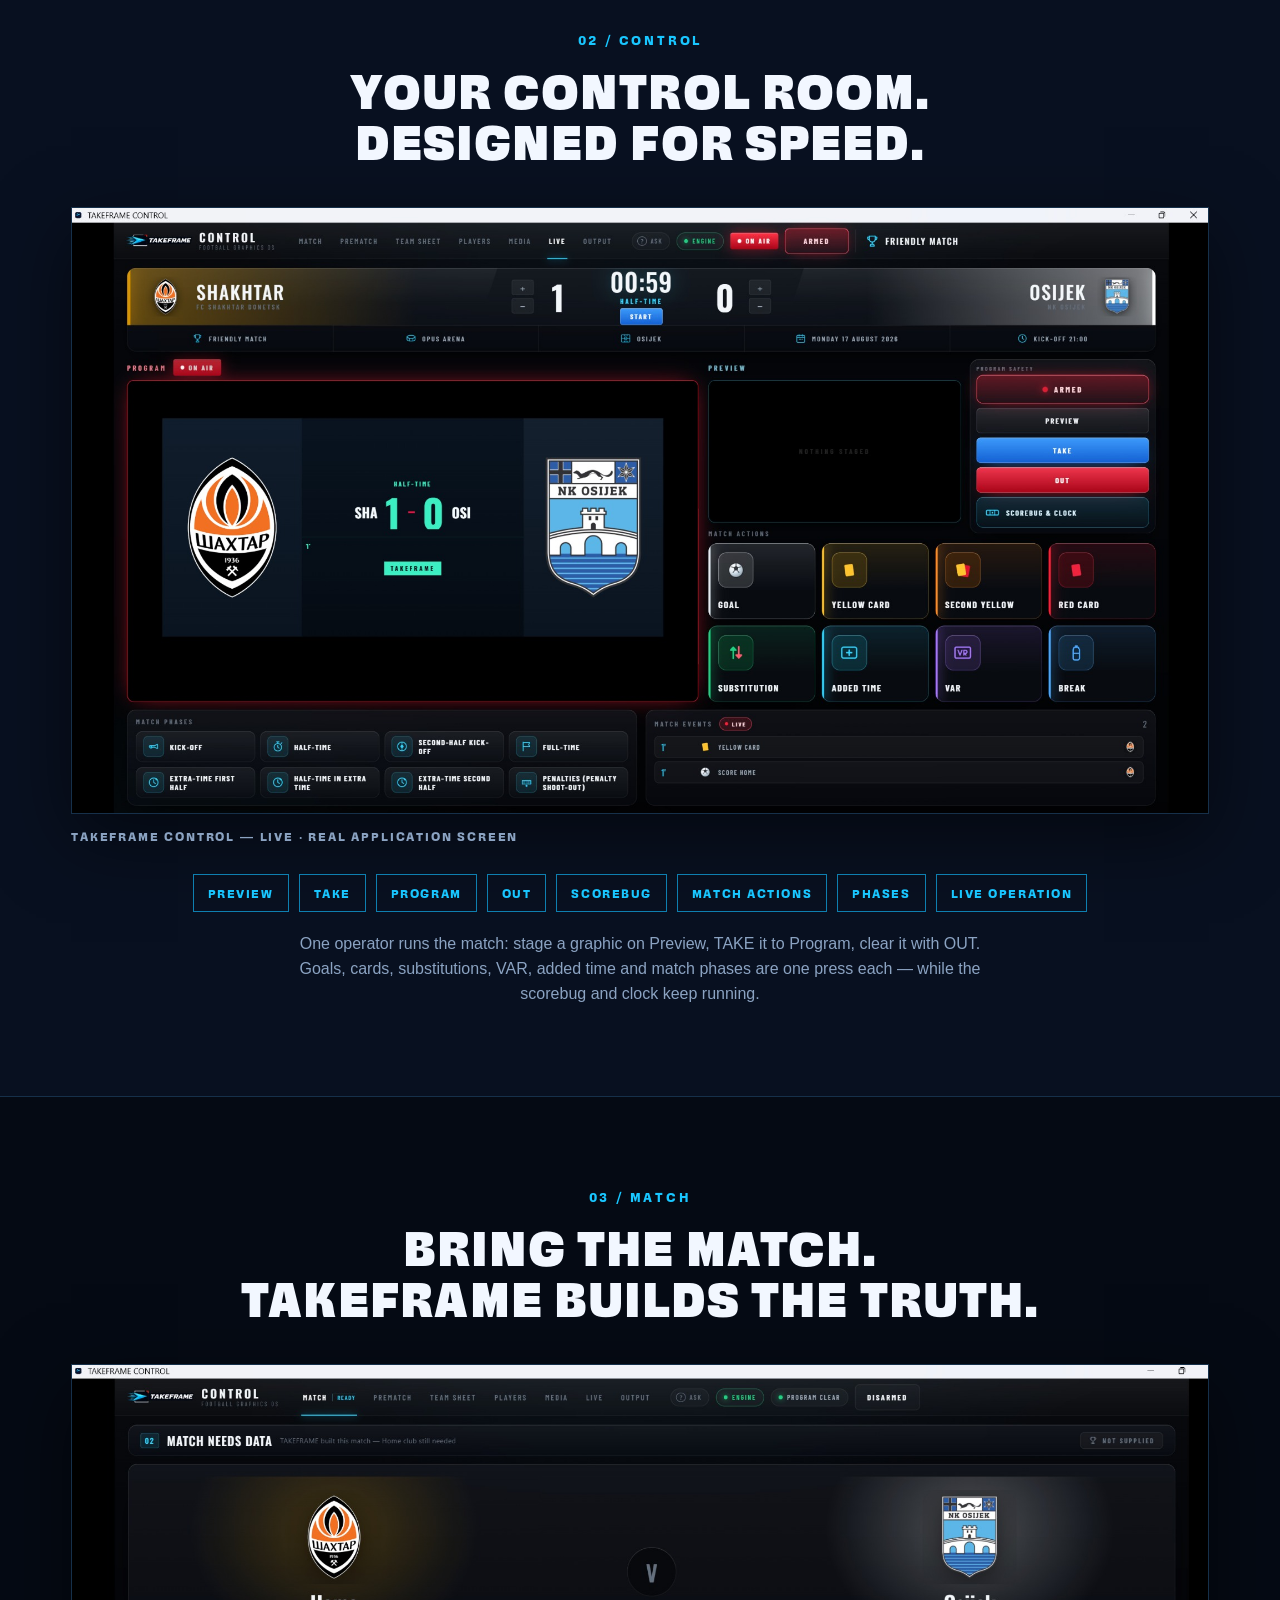
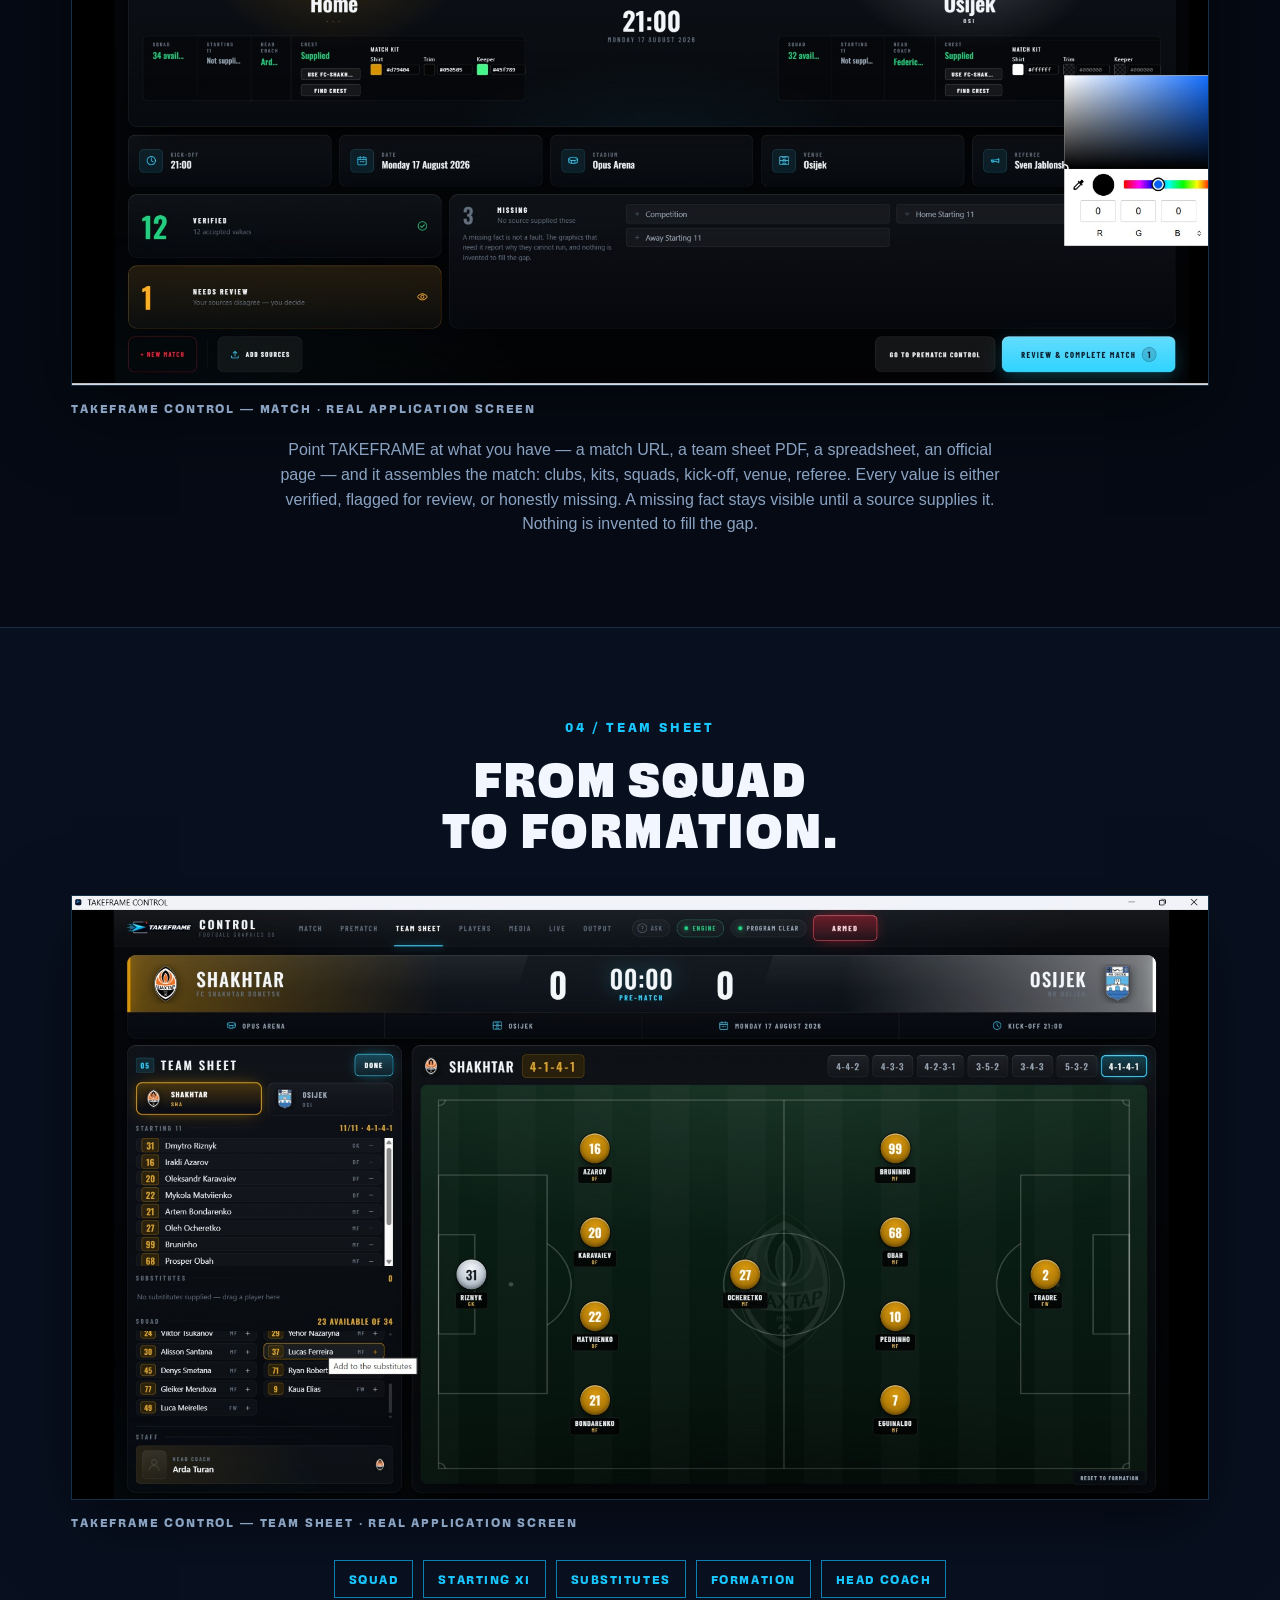
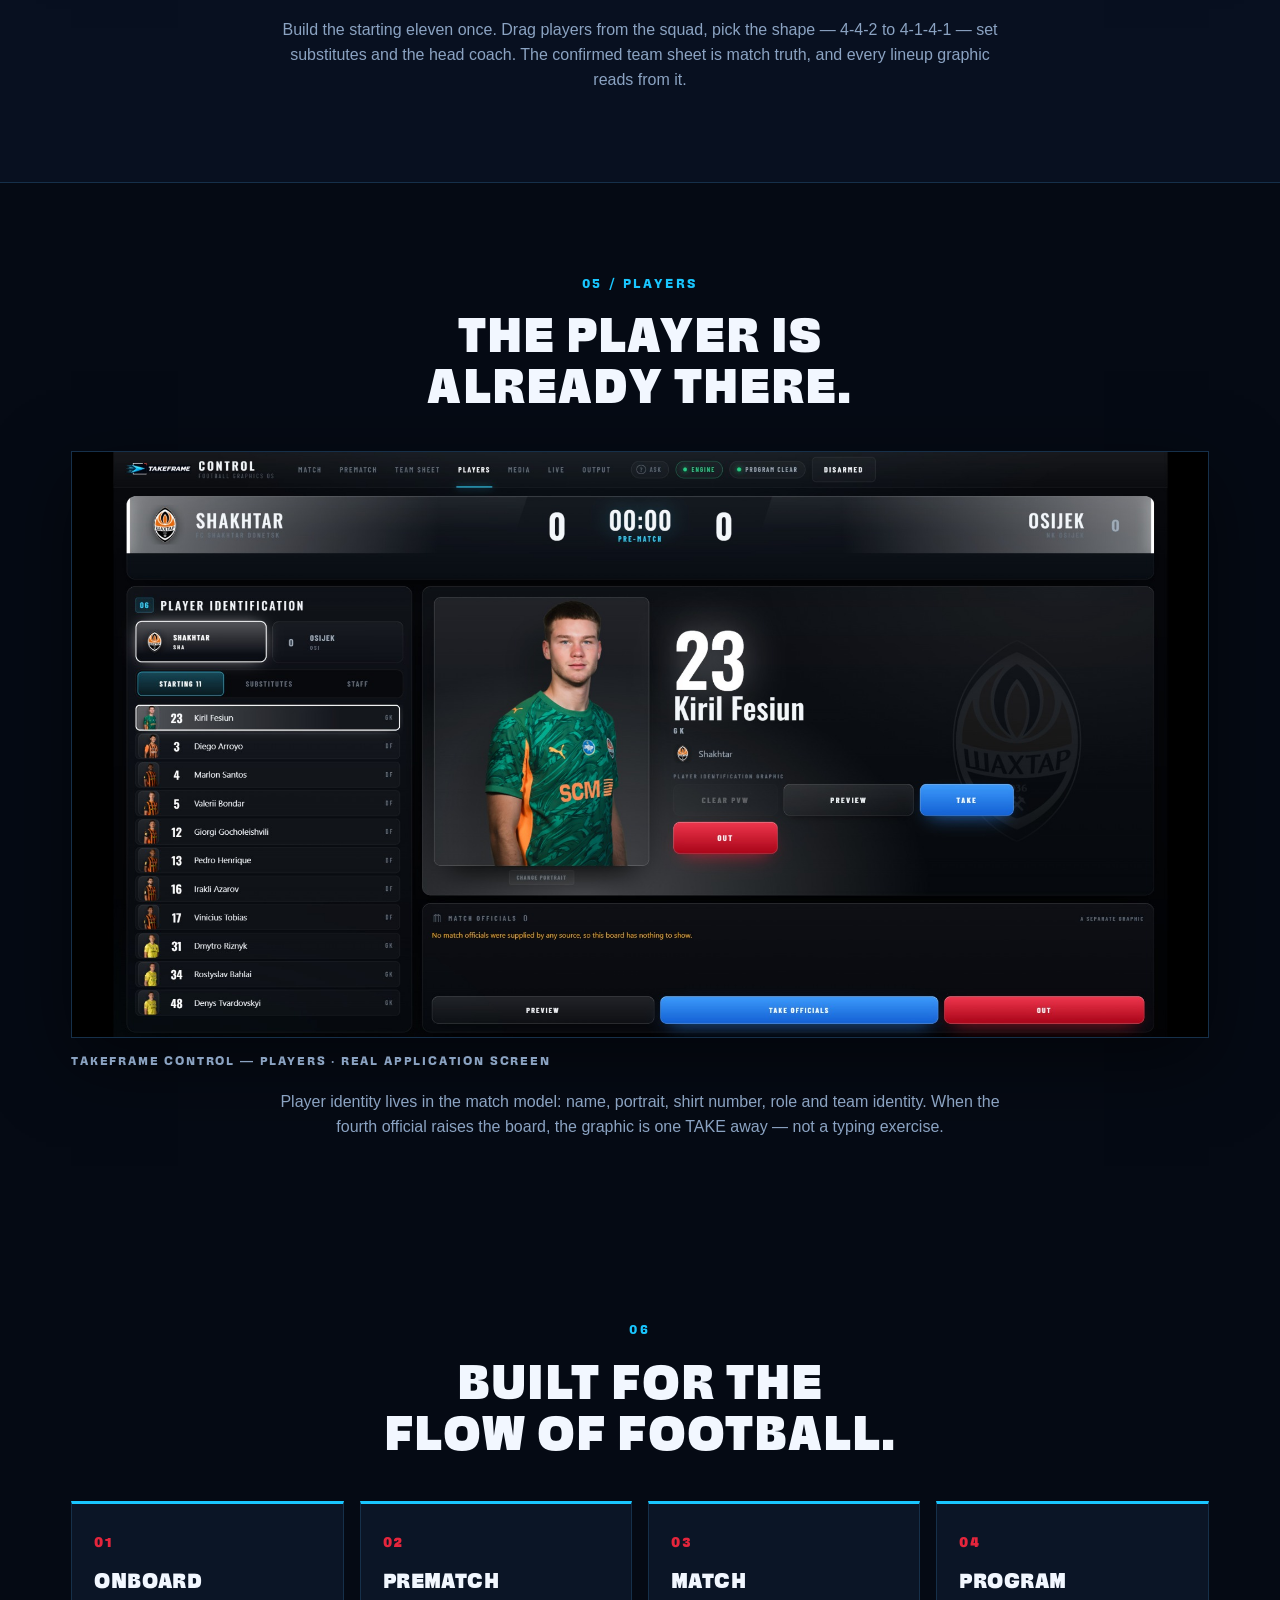
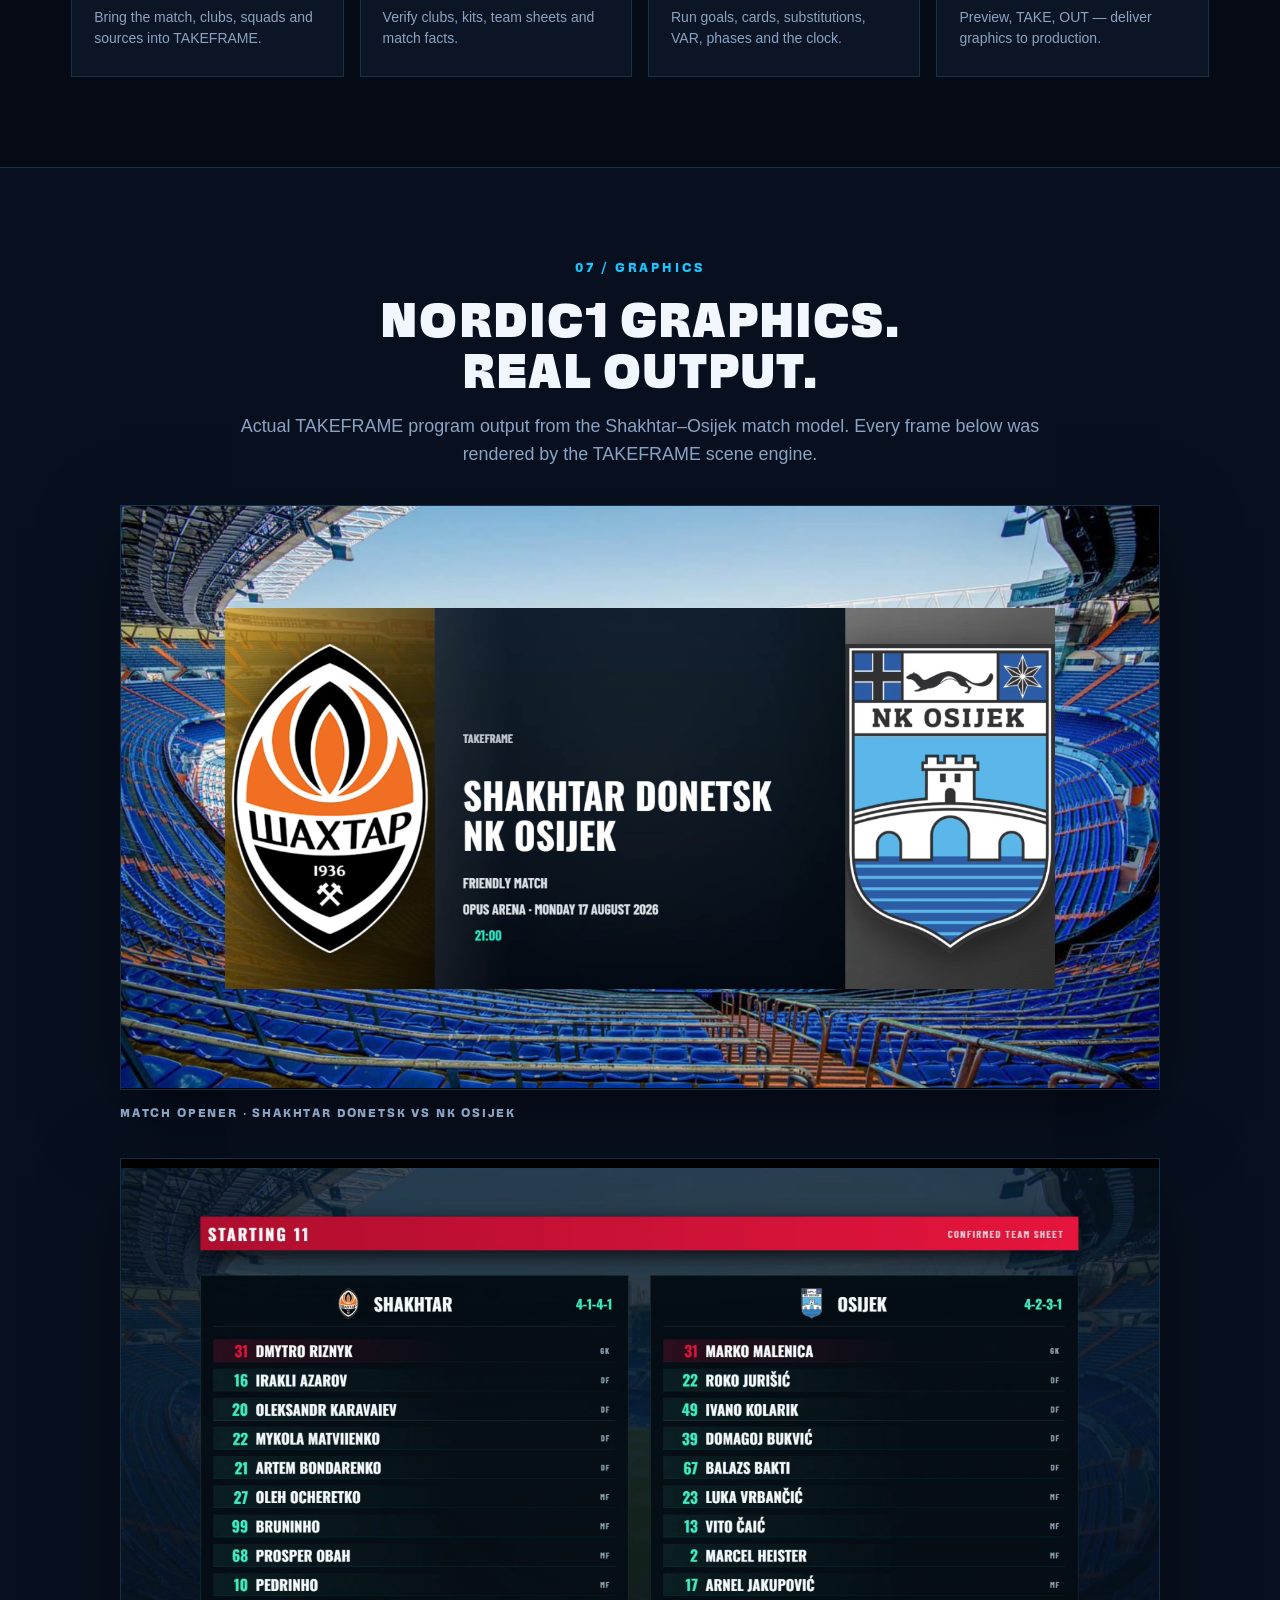
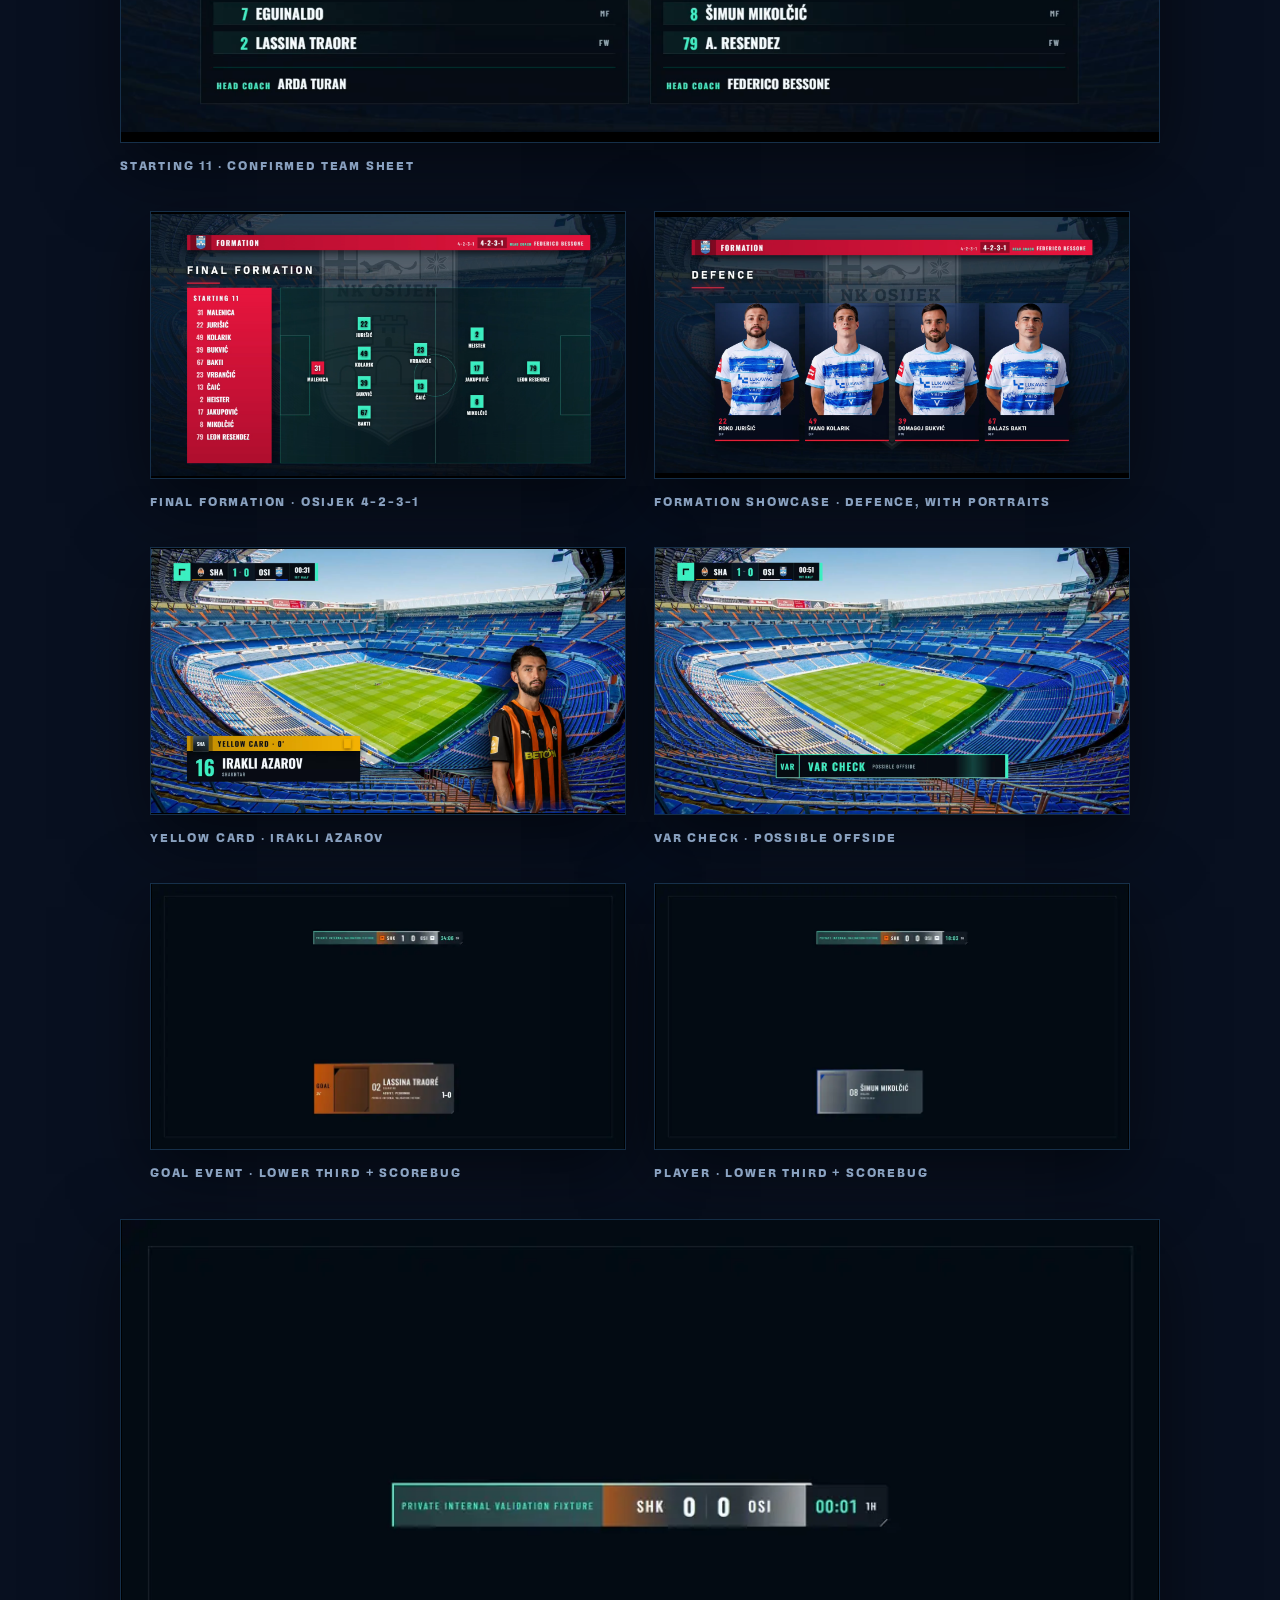
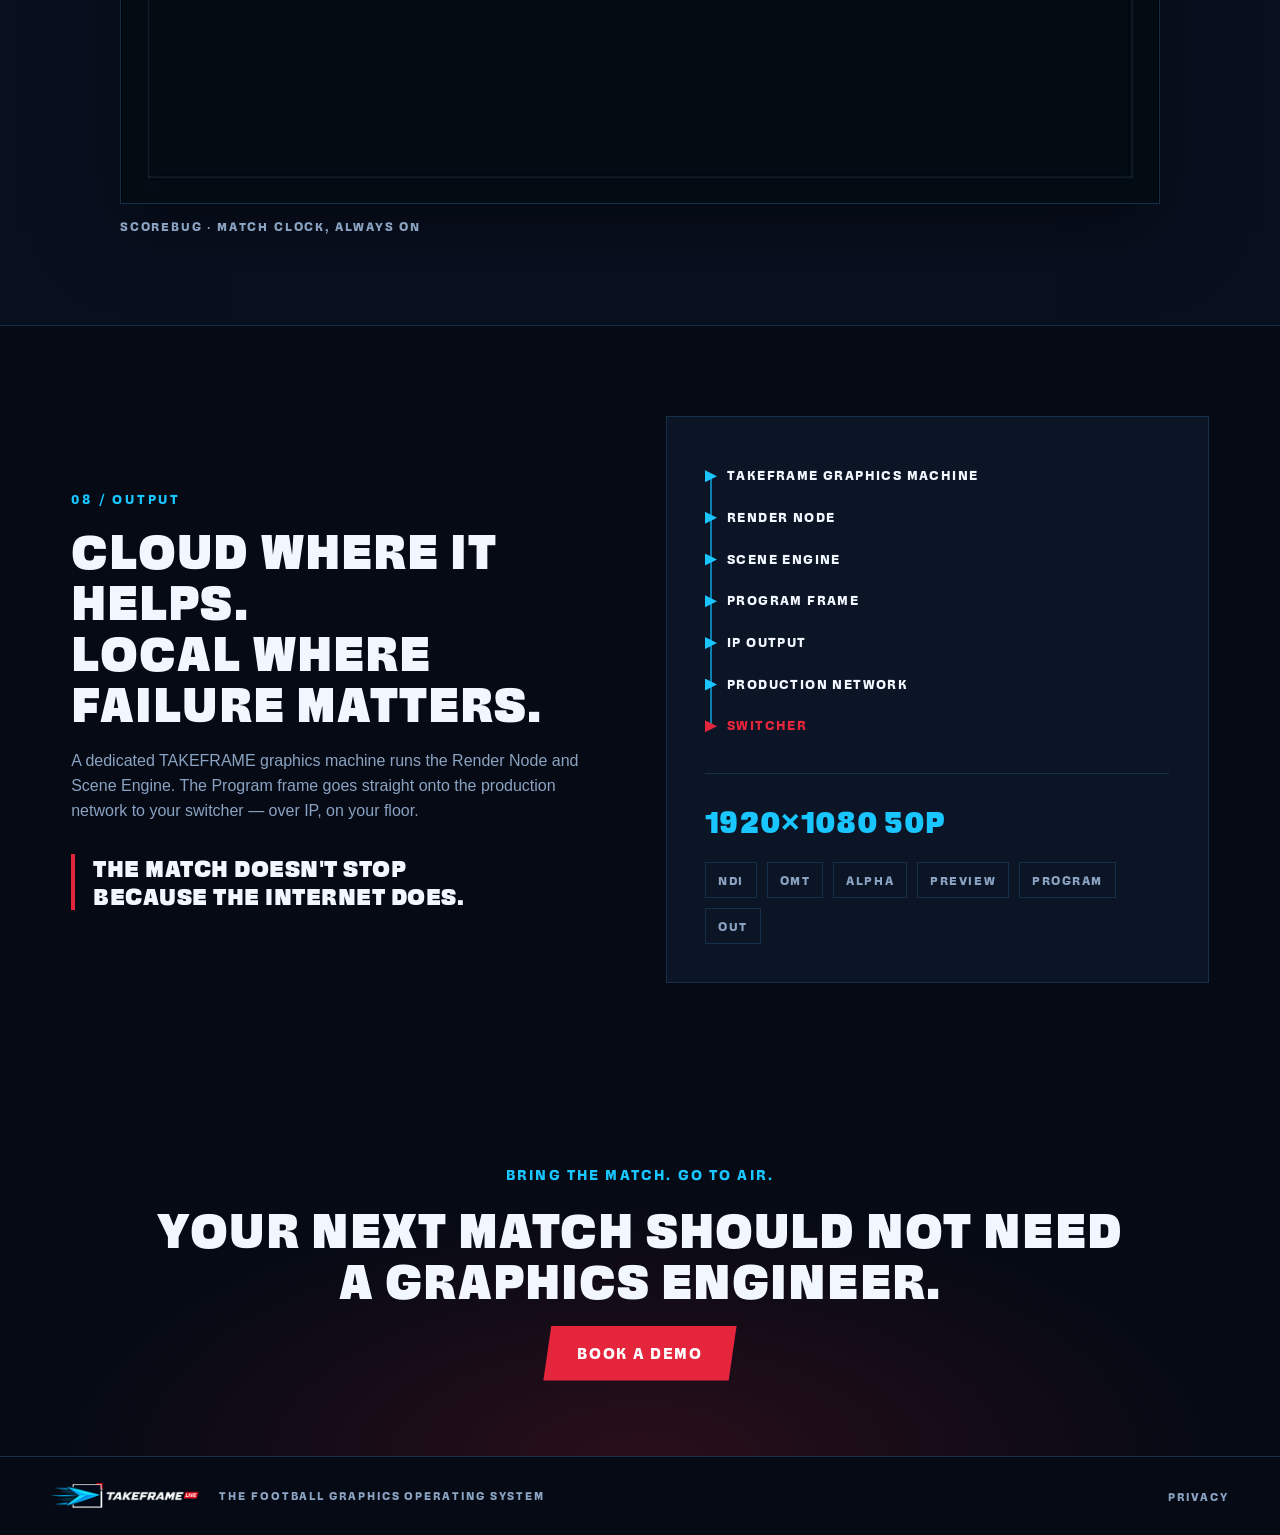
==== commit 80ee3c7f: "Integrate verified HQ original TAKEFRAME media - Add 10 HQ original screenshots from TAKEFRAME-HQ-OR" ====
--- a/index.html
+++ b/index.html
@@ -86,7 +86,7 @@
       <h2>YOUR CONTROL ROOM.<br>DESIGNED FOR SPEED.</h2>
     </div>
     <figure class="shot shot-xl">
-      <img src="/assets/media/control-live.webp" alt="TAKEFRAME CONTROL live match screen: Shakhtar Donetsk vs NK Osijek with Program monitor, Preview, TAKE and OUT controls, match actions and match phases" width="640" height="360" loading="lazy">
+      <img src="/assets/media/control-live.jpg" alt="TAKEFRAME CONTROL live match screen: Shakhtar 1-0 Osijek at half-time, Program monitor on air, Preview, TAKE and OUT controls, match actions and match phases" width="2048" height="1090" loading="lazy">
       <figcaption>TAKEFRAME CONTROL — LIVE · real application screen</figcaption>
     </figure>
     <ul class="chip-row" aria-label="Control capabilities">
@@ -98,19 +98,16 @@
 
 <!-- ============================ MATCH READY ============================ -->
 <section class="feature matchready" id="matchready">
-  <div class="wrap split">
-    <div class="feature-copy">
-      <div class="section-head">
-        <span class="index">03 / MATCH</span>
-        <h2>BRING THE MATCH.<br>TAKEFRAME BUILDS<br>THE TRUTH.</h2>
-      </div>
-      <p class="body-copy">Point TAKEFRAME at what you have — a match URL, a team sheet PDF, a spreadsheet, an official page — and it assembles the match: clubs, kits, squads, kick-off, venue, referee. Every value is either verified, flagged for review, or honestly missing. A missing fact stays visible until a source supplies it. Nothing is invented to fill the gap.</p>
-    </div>
-    <div class="pending-slot" role="img" aria-label="Original TAKEFRAME match data screenshot pending upload">
-      <span class="pending-tag">ORIGINAL SCREENSHOT PENDING</span>
-      <b>MATCH NEEDS DATA — CONTROL MATCH SCREEN</b>
-      <small>assets/media/match-ready.png · awaiting original file</small>
-    </div>
+  <div class="wrap">
+    <div class="section-head">
+      <span class="index">03 / MATCH</span>
+      <h2>BRING THE MATCH.<br>TAKEFRAME BUILDS THE TRUTH.</h2>
+    </div>
+    <figure class="shot shot-xl">
+      <img src="/assets/media/match-ready.jpg" alt="TAKEFRAME CONTROL match screen: MATCH NEEDS DATA with verified values, one fact needing review, missing facts listed honestly, club crests, kits, kick-off, venue and referee" width="2048" height="1117" loading="lazy">
+      <figcaption>TAKEFRAME CONTROL — MATCH · real application screen</figcaption>
+    </figure>
+    <p class="body-copy">Point TAKEFRAME at what you have — a match URL, a team sheet PDF, a spreadsheet, an official page — and it assembles the match: clubs, kits, squads, kick-off, venue, referee. Every value is either verified, flagged for review, or honestly missing. A missing fact stays visible until a source supplies it. Nothing is invented to fill the gap.</p>
   </div>
 </section>
 
@@ -122,7 +119,7 @@
       <h2>FROM SQUAD<br>TO FORMATION.</h2>
     </div>
     <figure class="shot shot-xl">
-      <img src="/assets/media/team-sheet.webp" alt="TAKEFRAME CONTROL team sheet screen: Shakhtar starting eleven in a 4-1-4-1 on the formation pitch, with squad list, substitutes and head coach" width="900" height="478" loading="lazy">
+      <img src="/assets/media/team-sheet.jpg" alt="TAKEFRAME CONTROL team sheet screen: Shakhtar starting eleven in a 4-1-4-1 on the formation pitch, with squad list, substitutes and head coach" width="2048" height="1087" loading="lazy">
       <figcaption>TAKEFRAME CONTROL — TEAM SHEET · real application screen</figcaption>
     </figure>
     <ul class="chip-row" aria-label="Team sheet capabilities">
@@ -134,19 +131,16 @@
 
 <!-- ======================== PLAYER IDENTIFICATION ======================== -->
 <section class="feature playerid" id="playerid">
-  <div class="wrap split">
-    <div class="feature-copy">
-      <div class="section-head">
-        <span class="index">05 / PLAYERS</span>
-        <h2>THE PLAYER IS<br>ALREADY THERE.</h2>
-      </div>
-      <p class="body-copy">Player identity lives in the match model: name, portrait, shirt number, role and team identity. When the fourth official raises the board, the graphic is one TAKE away — not a typing exercise.</p>
-    </div>
-    <div class="pending-slot" role="img" aria-label="Original TAKEFRAME player identification screenshot pending upload">
-      <span class="pending-tag">ORIGINAL SCREENSHOT PENDING</span>
-      <b>PLAYER IDENTIFICATION — CONTROL PLAYERS SCREEN</b>
-      <small>assets/media/player-id.png · awaiting original file</small>
-    </div>
+  <div class="wrap">
+    <div class="section-head">
+      <span class="index">05 / PLAYERS</span>
+      <h2>THE PLAYER IS<br>ALREADY THERE.</h2>
+    </div>
+    <figure class="shot shot-xl">
+      <img src="/assets/media/player-id.jpg" alt="TAKEFRAME CONTROL players screen: player identification for Kiril Fesiun, portrait, shirt number 23, goalkeeper, Shakhtar, with Preview, TAKE and OUT controls" width="2048" height="1056" loading="lazy">
+      <figcaption>TAKEFRAME CONTROL — PLAYERS · real application screen</figcaption>
+    </figure>
+    <p class="body-copy">Player identity lives in the match model: name, portrait, shirt number, role and team identity. When the fourth official raises the board, the graphic is one TAKE away — not a typing exercise.</p>
   </div>
 </section>
 
@@ -176,9 +170,36 @@
     <p class="lede">Actual TAKEFRAME program output from the Shakhtar–Osijek match model. Every frame below was rendered by the TAKEFRAME scene engine.</p>
 
     <figure class="shot gfx-feature">
-      <img src="/assets/media/starting-11.webp" alt="NORDIC1 Starting 11 broadcast graphic: confirmed team sheets for Shakhtar in a 4-1-4-1 and Osijek in a 4-2-3-1" width="700" height="380" loading="lazy">
+      <img src="/assets/media/match-opener.png" alt="NORDIC1 match opener graphic: Shakhtar Donetsk vs NK Osijek, Friendly Match, Opus Arena, Monday 17 August 2026, 21:00" width="1648" height="923" loading="lazy">
+      <figcaption>MATCH OPENER · Shakhtar Donetsk vs NK Osijek</figcaption>
+    </figure>
+
+    <figure class="shot gfx-feature">
+      <img src="/assets/media/starting-11.png" alt="NORDIC1 Starting 11 broadcast graphic: confirmed team sheets for Shakhtar in a 4-1-4-1 and Osijek in a 4-2-3-1" width="1652" height="897" loading="lazy">
       <figcaption>STARTING 11 · confirmed team sheet</figcaption>
     </figure>
+
+    <div class="gfx-grid">
+      <figure class="shot">
+        <img src="/assets/media/formation.png" alt="NORDIC1 final formation graphic: Osijek 4-2-3-1 with starting eleven list, head coach Federico Bessone" width="1642" height="909" loading="lazy">
+        <figcaption>FINAL FORMATION · Osijek 4-2-3-1</figcaption>
+      </figure>
+      <figure class="shot">
+        <img src="/assets/media/formation-players.png" alt="NORDIC1 formation player showcase: Osijek defence with portraits of Jurišić, Kolarik, Bukvić and Bakti" width="1652" height="893" loading="lazy">
+        <figcaption>FORMATION SHOWCASE · defence, with portraits</figcaption>
+      </figure>
+    </div>
+
+    <div class="gfx-grid">
+      <figure class="shot">
+        <img src="/assets/media/yellow-card.png" alt="NORDIC1 yellow card graphic: number 16 Irakli Azarov, Shakhtar, with player portrait and live scorebug" width="1652" height="921" loading="lazy">
+        <figcaption>YELLOW CARD · Irakli Azarov</figcaption>
+      </figure>
+      <figure class="shot">
+        <img src="/assets/media/var-check.png" alt="NORDIC1 VAR check graphic: possible offside, with live scorebug SHA 1-0 OSI" width="1646" height="923" loading="lazy">
+        <figcaption>VAR CHECK · possible offside</figcaption>
+      </figure>
+    </div>
 
     <div class="gfx-grid">
       <figure class="shot">
--- a/site.css
+++ b/site.css
@@ -140,9 +140,8 @@
   text-transform:uppercase;color:var(--muted);margin-top:12px;
 }
 /* cap display width near natural resolution — never blur real UI text */
-.shot-xl{max-width:960px;margin-left:auto;margin-right:auto}
-.control .shot-xl{max-width:820px}
-.gfx-feature{max-width:980px;margin-left:auto;margin-right:auto}
+.shot-xl{max-width:1160px;margin-left:auto;margin-right:auto}
+.gfx-feature{max-width:1040px;margin-left:auto;margin-right:auto}
 .gfx-feature img,.gfx-grid img{aspect-ratio:16/9;object-fit:contain}
 .gfx-grid{
   display:grid;grid-template-columns:1fr 1fr;gap:clamp(16px,2.5vw,28px);
@@ -160,21 +159,10 @@
 .feature.control,.feature.teamsheet{background:var(--bg-2);border-top:1px solid var(--line);border-bottom:1px solid var(--line)}
 .feature .wrap>.body-copy{margin-inline:auto;text-align:center;max-width:720px}
 .feature .wrap>.chip-row{justify-content:center}
-.control .section-head,.teamsheet .section-head,.graphics .section-head,.workflow .section-head{text-align:center;justify-items:center}
+.control .section-head,.matchready .section-head,.teamsheet .section-head,.playerid .section-head,.graphics .section-head,.workflow .section-head{text-align:center;justify-items:center}
 .graphics .lede{margin-inline:auto;text-align:center}
 
 .split{display:grid;grid-template-columns:minmax(0,1fr) minmax(0,1fr);gap:clamp(28px,4vw,64px);align-items:center}
-
-/* honest placeholder for originals not yet delivered as files */
-.pending-slot{
-  aspect-ratio:16/9;
-  border:1px dashed var(--line);
-  background:repeating-linear-gradient(45deg,var(--panel) 0 14px,var(--bg) 14px 28px);
-  display:grid;place-content:center;gap:10px;text-align:center;padding:24px;
-}
-.pending-tag{color:var(--red);font-weight:700;font-size:13px;letter-spacing:.16em}
-.pending-slot b{font-family:var(--head);font-weight:900;font-size:clamp(16px,1.6vw,22px);letter-spacing:.04em;color:var(--muted)}
-.pending-slot small{color:var(--muted);font-size:12px;font-family:monospace}
 
 /* workflow */
 .workflow{background:var(--bg)}
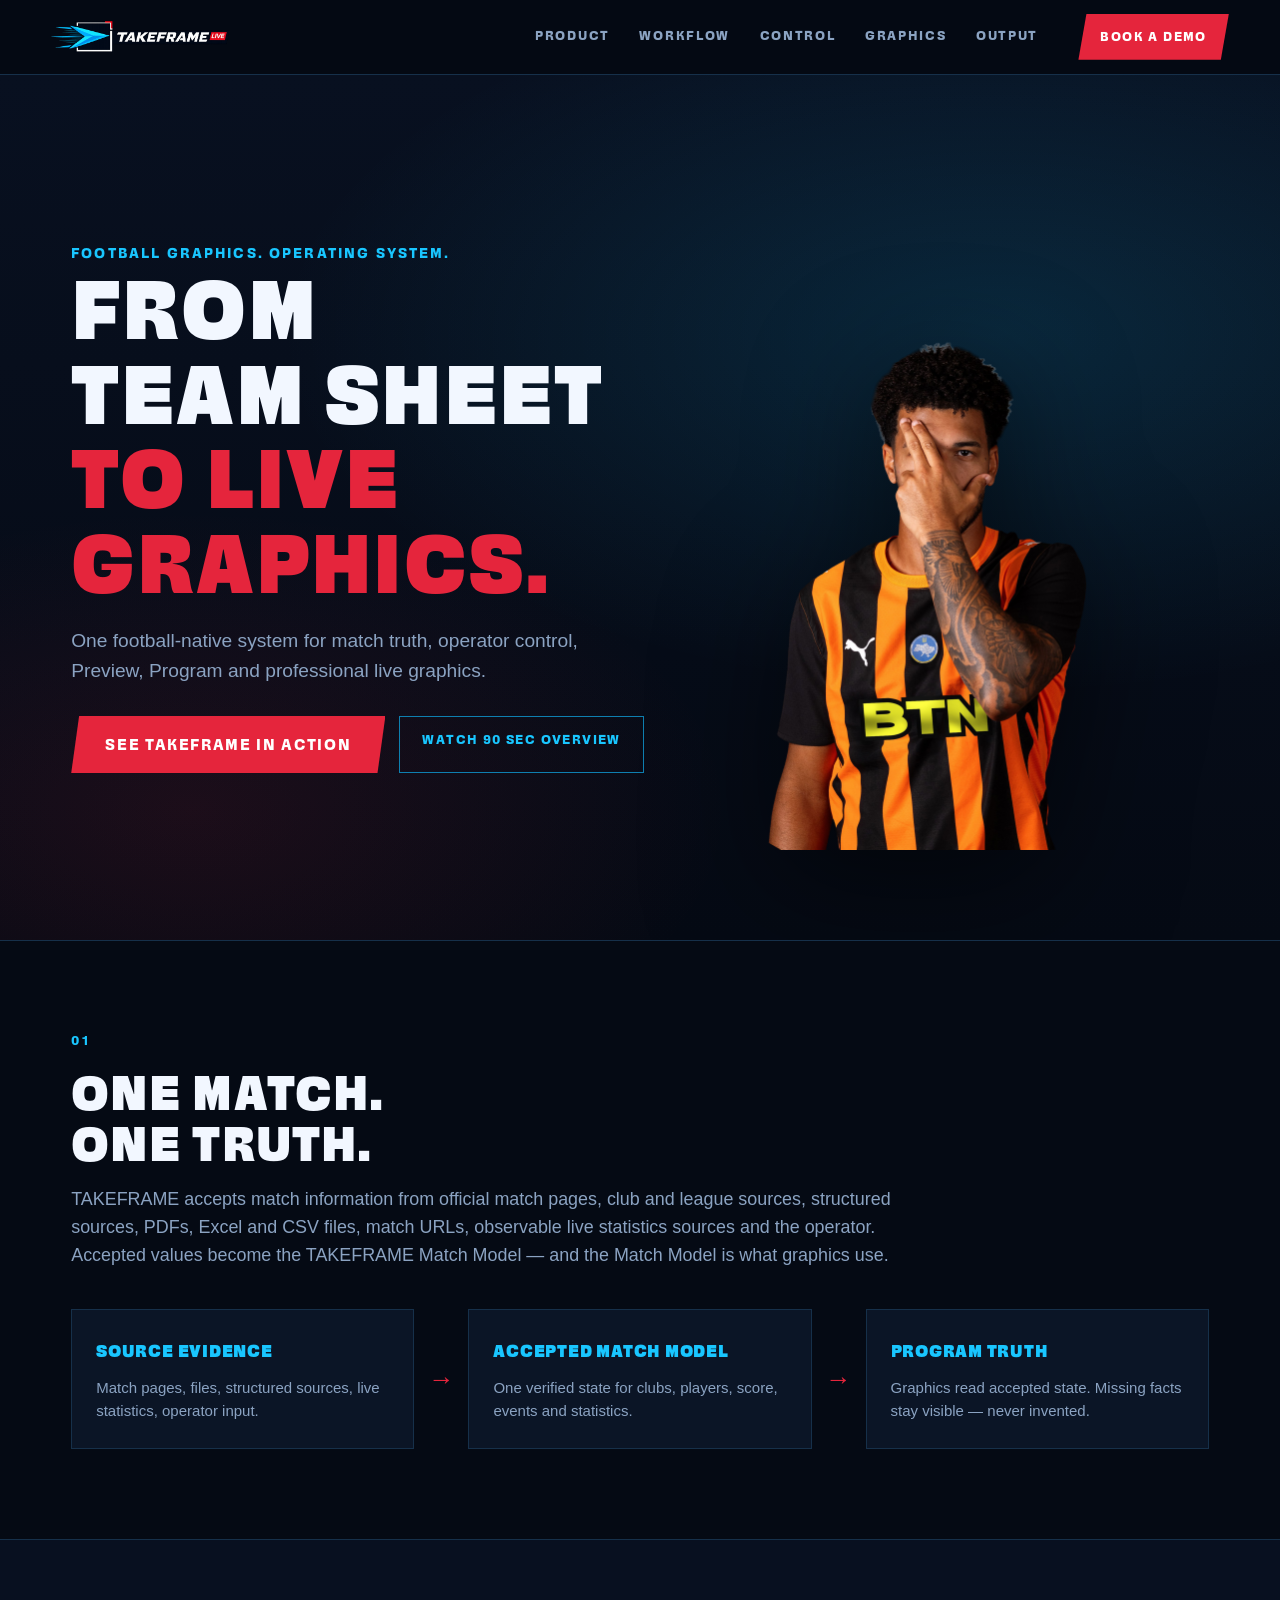
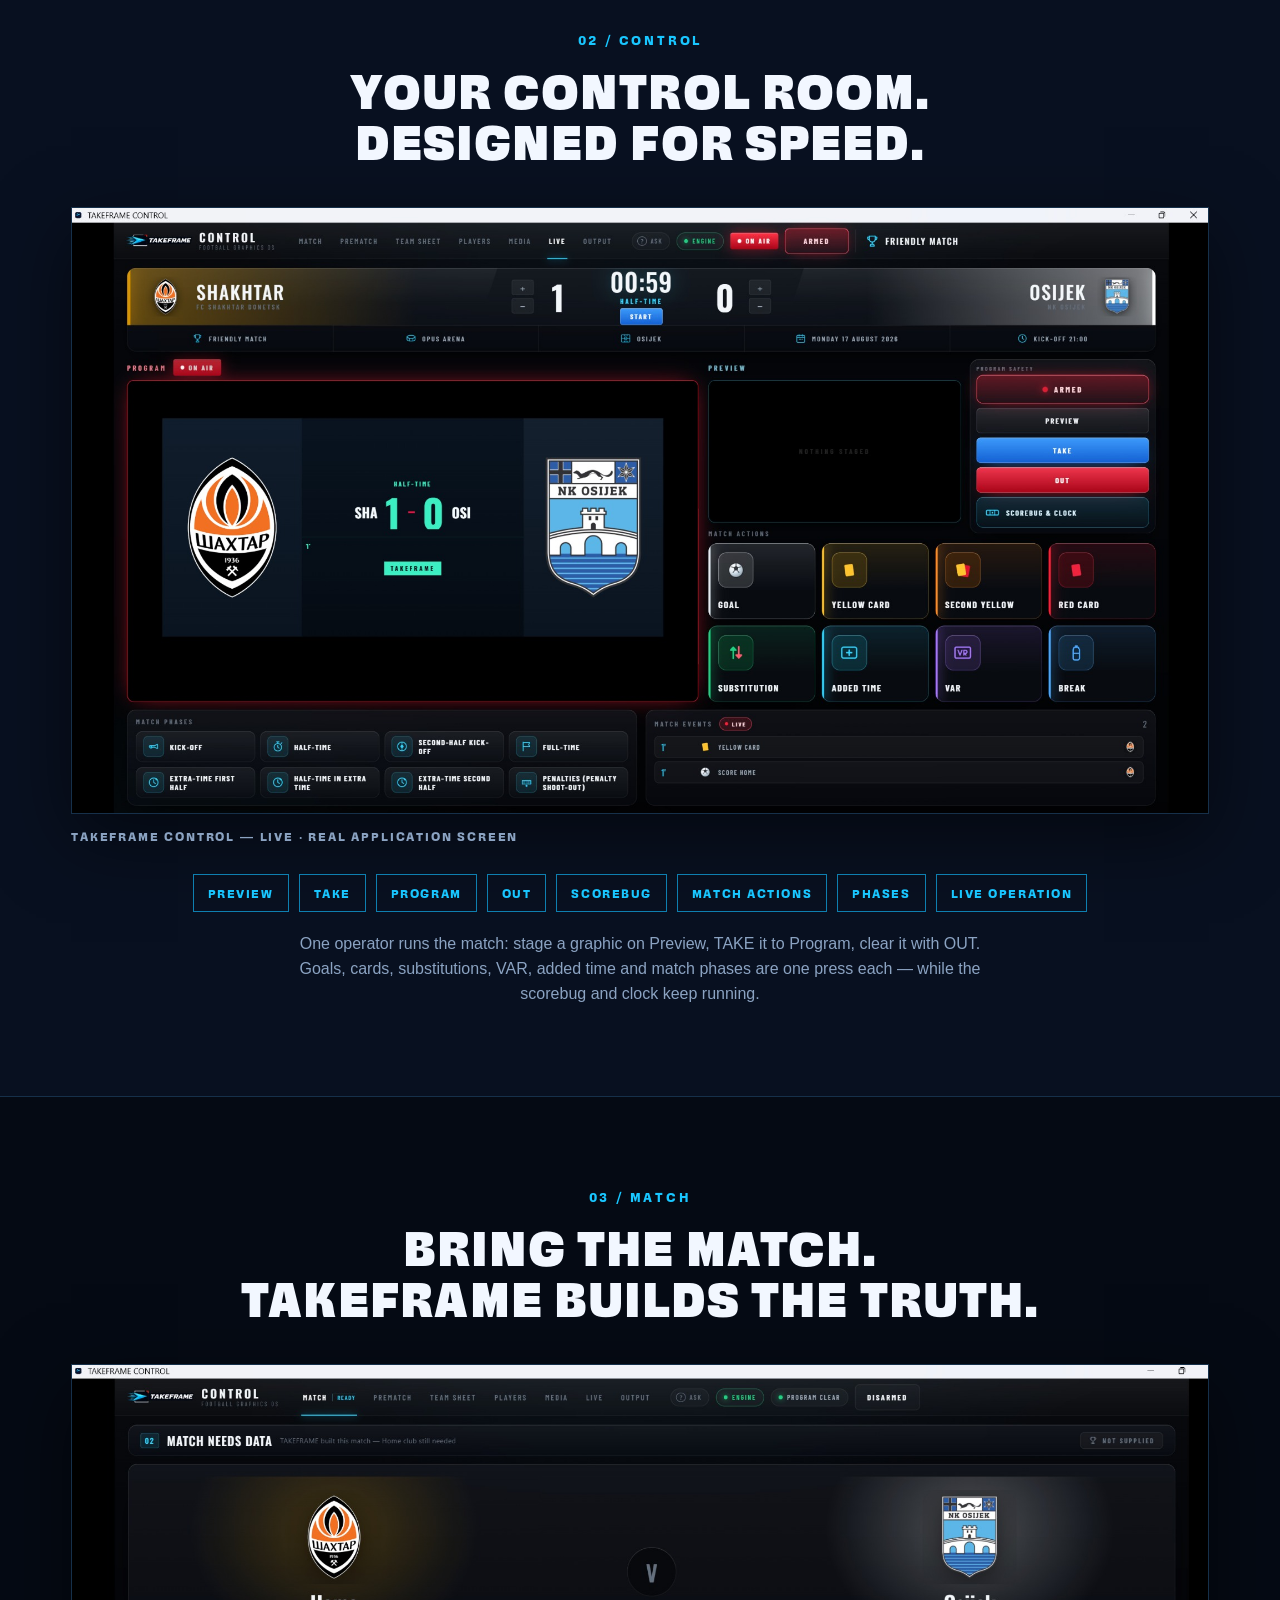
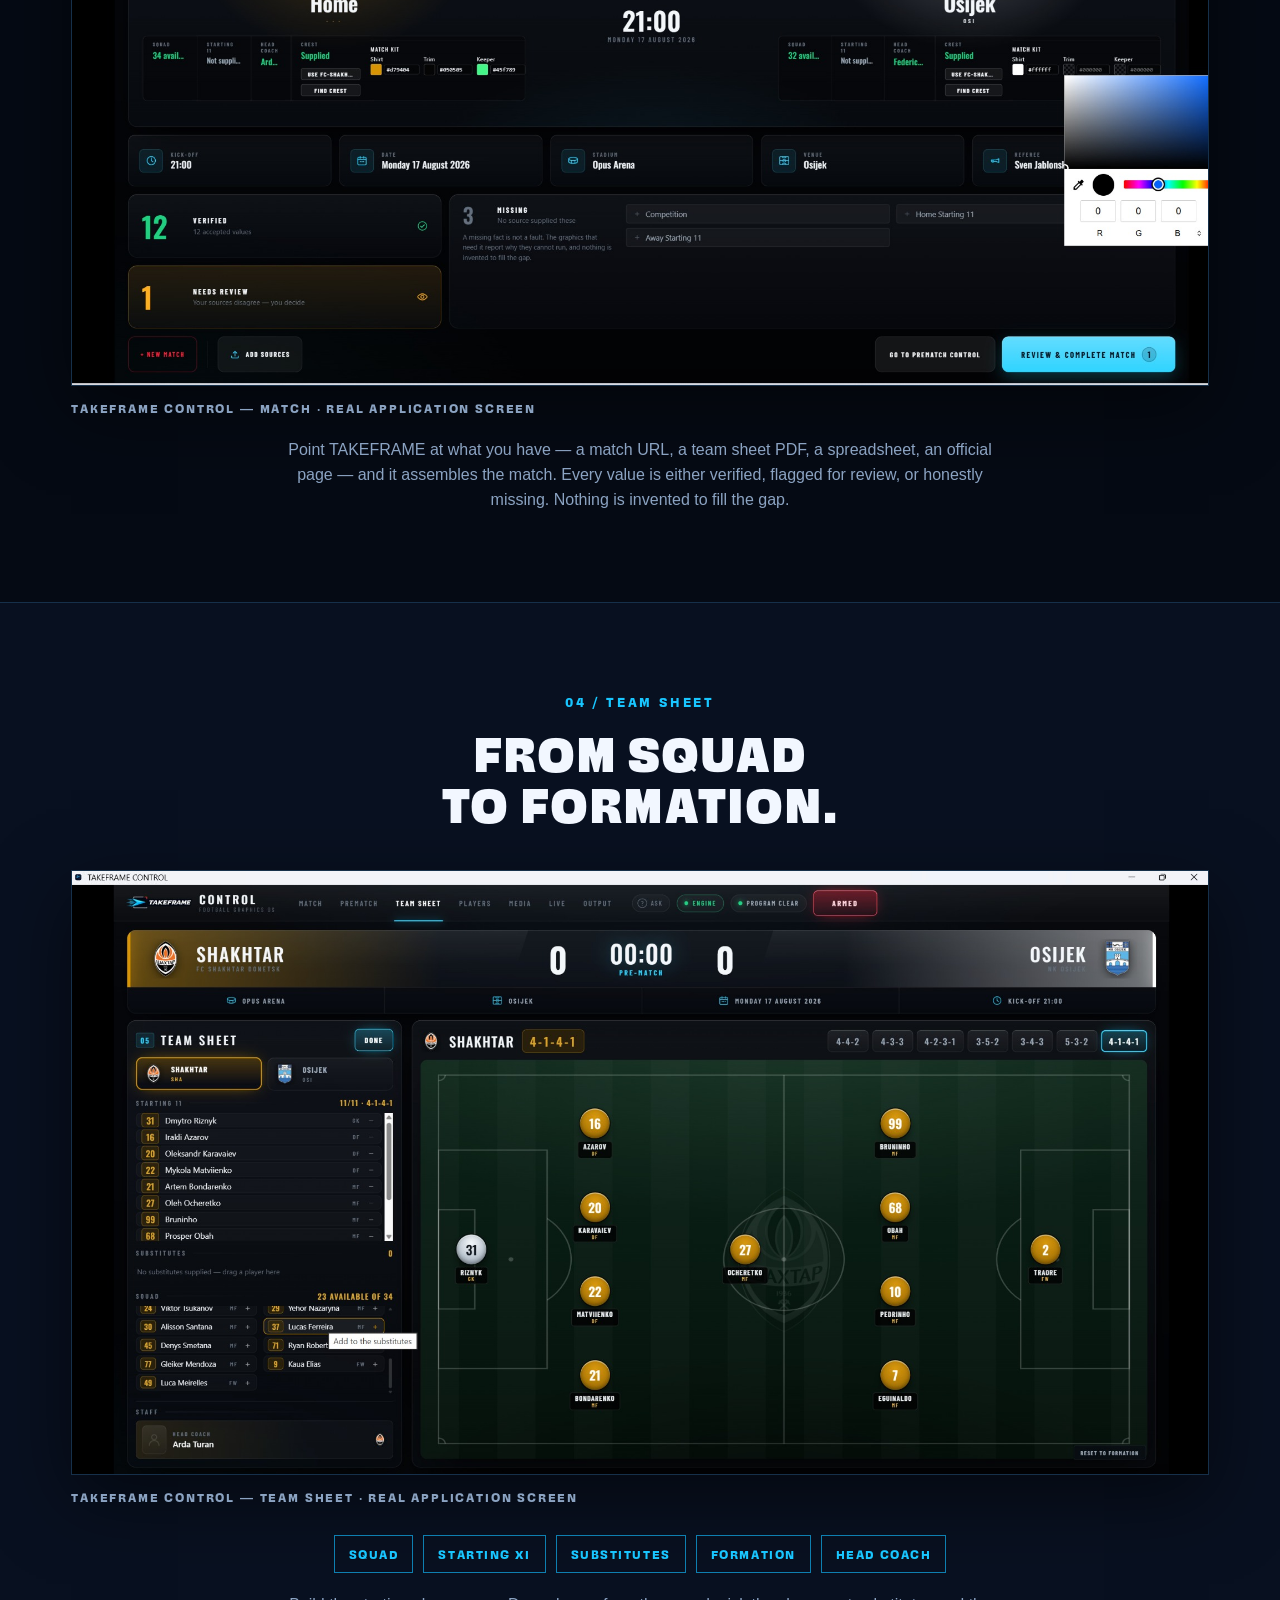
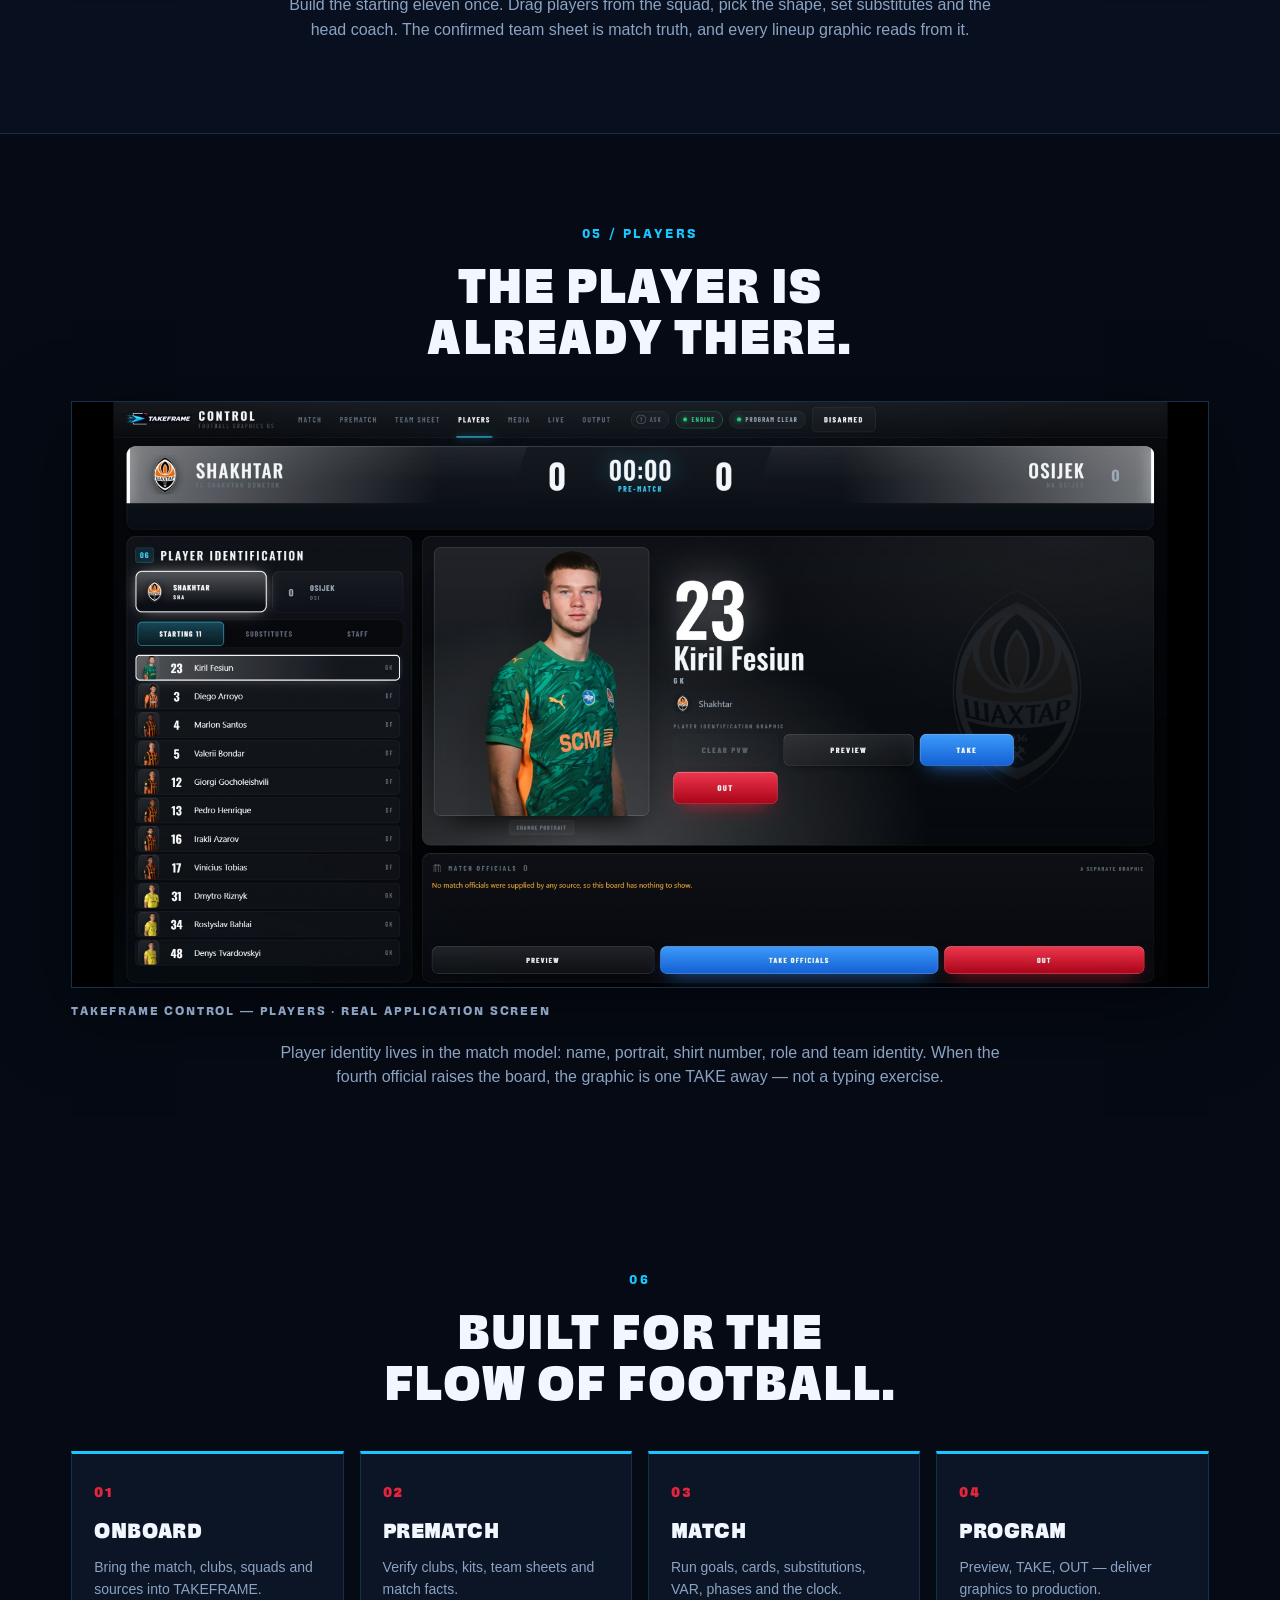
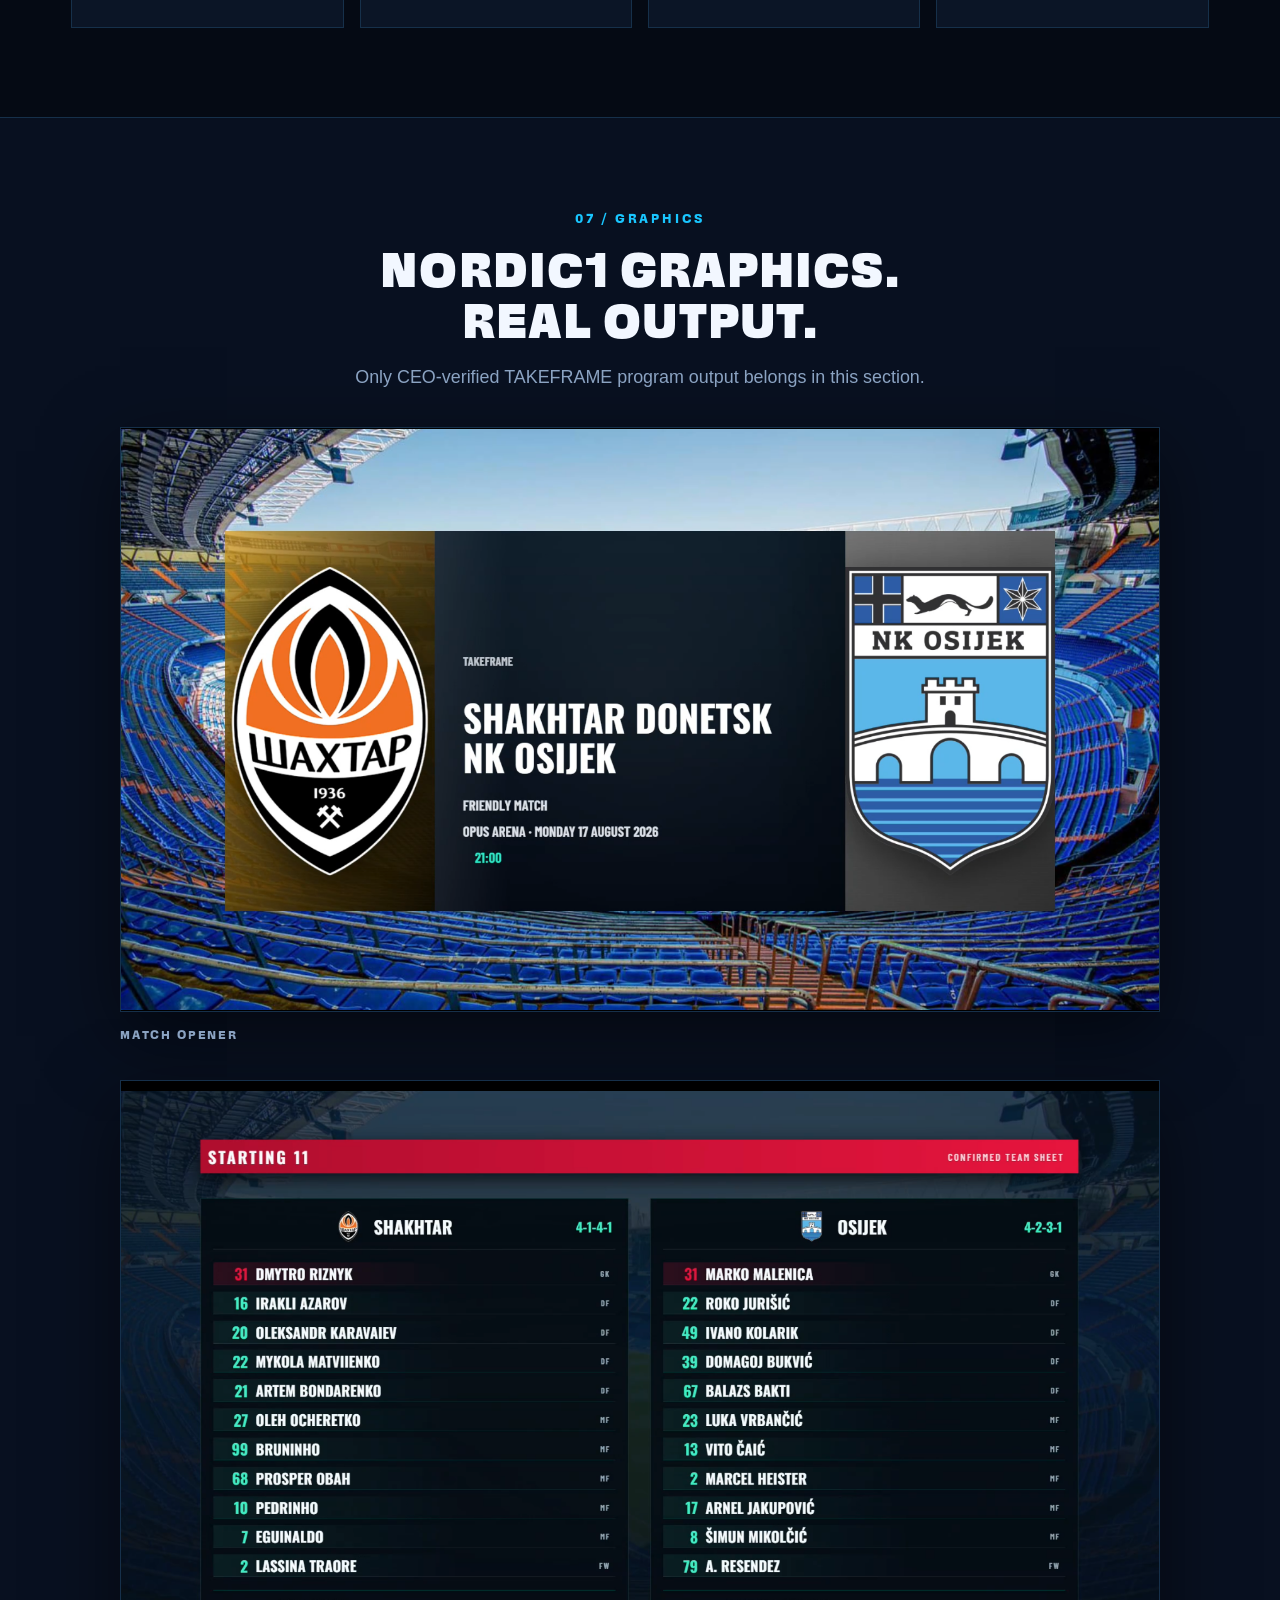
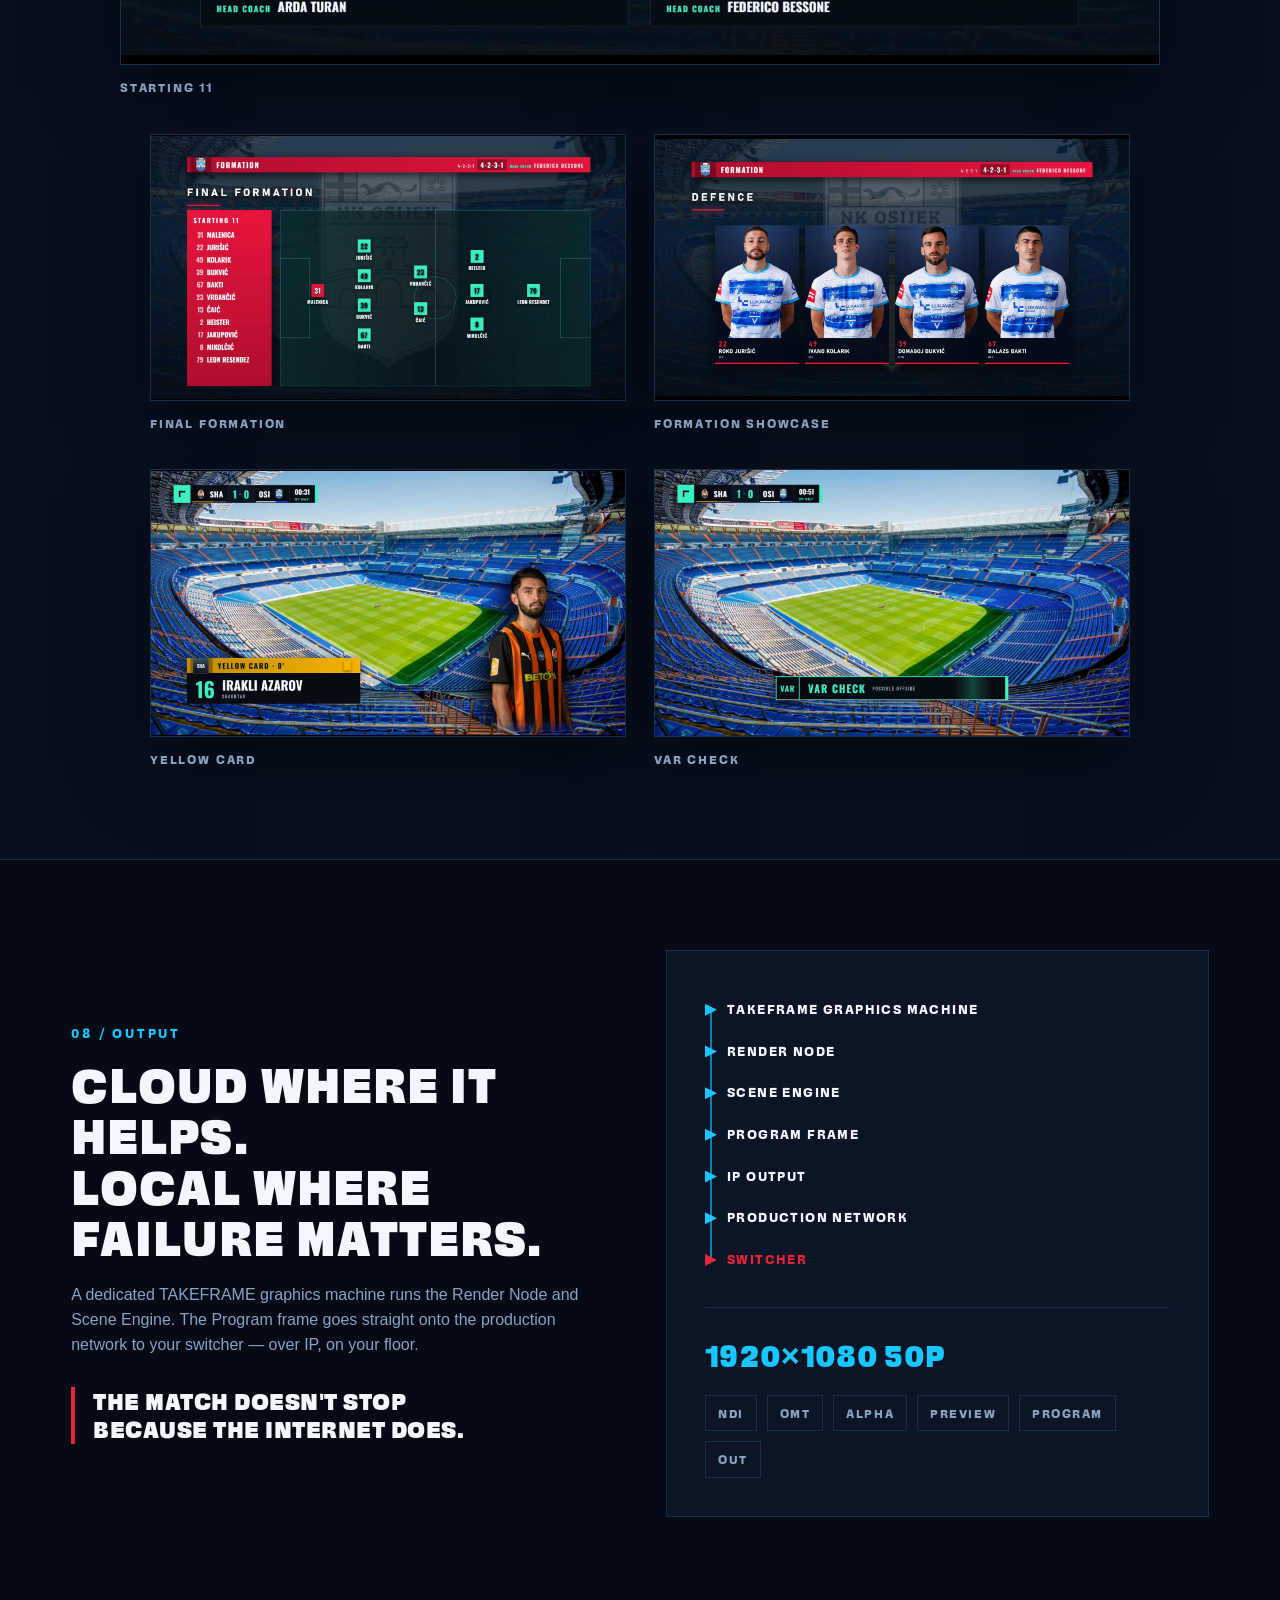
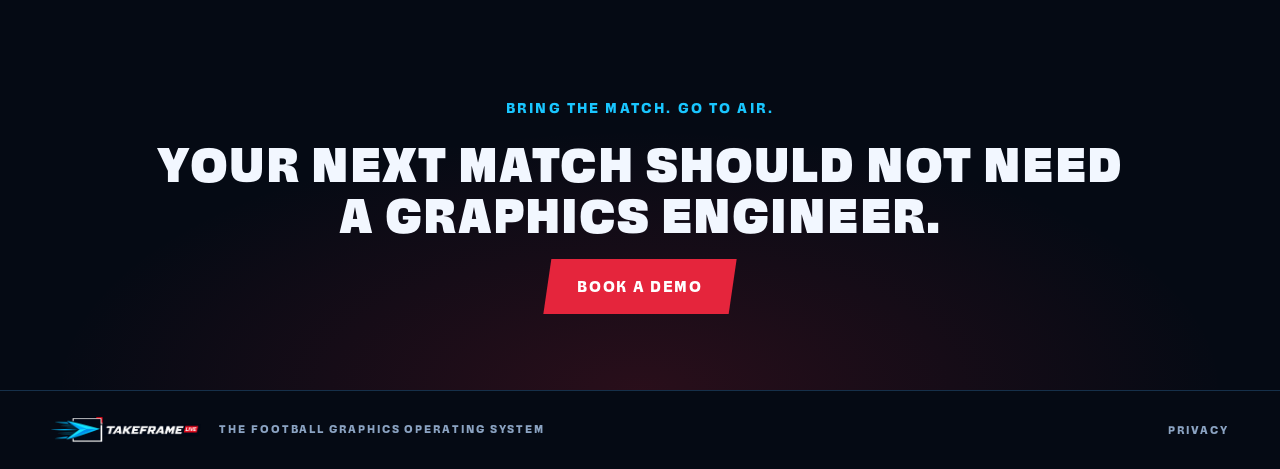
==== commit e3f87e2c: "Remove unverified graphics media from TAKEFRAME preview" ====
--- a/index.html
+++ b/index.html
@@ -10,261 +10,25 @@
 <link rel="stylesheet" href="/site.css">
 </head>
 <body>
-
 <header class="top" id="top">
-  <a class="brand" href="#hero" aria-label="TAKEFRAME LIVE — home">
-    <img src="/assets/logo.png" alt="TAKEFRAME LIVE" width="1269" height="224">
-  </a>
-  <nav class="nav" id="nav" aria-label="Primary">
-    <a href="#truth">PRODUCT</a>
-    <a href="#workflow">WORKFLOW</a>
-    <a href="#control">CONTROL</a>
-    <a href="#graphics">GRAPHICS</a>
-    <a href="#output">OUTPUT</a>
-  </nav>
+  <a class="brand" href="#hero" aria-label="TAKEFRAME LIVE — home"><img src="/assets/logo.png" alt="TAKEFRAME LIVE" width="1269" height="224"></a>
+  <nav class="nav" id="nav" aria-label="Primary"><a href="#truth">PRODUCT</a><a href="#workflow">WORKFLOW</a><a href="#control">CONTROL</a><a href="#graphics">GRAPHICS</a><a href="#output">OUTPUT</a></nav>
   <a class="cta demo-cta" href="#demo">BOOK A DEMO</a>
-  <button class="burger" id="burger" aria-expanded="false" aria-controls="nav" aria-label="Open menu">
-    <span></span><span></span><span></span>
-  </button>
+  <button class="burger" id="burger" aria-expanded="false" aria-controls="nav" aria-label="Open menu"><span></span><span></span><span></span></button>
 </header>
-
 <main>
-
-<!-- ============================ HERO ============================ -->
-<section class="hero" id="hero">
-  <div class="hero-inner">
-    <div class="hero-copy">
-      <p class="eyebrow">FOOTBALL GRAPHICS. OPERATING SYSTEM.</p>
-      <h1>
-        <span class="h-white">FROM<br>TEAM SHEET</span><br>
-        <span class="h-red">TO LIVE<br>GRAPHICS.</span>
-      </h1>
-      <p class="hero-sub">One football-native system for match truth, operator control, Preview, Program and professional live graphics.</p>
-      <div class="hero-actions">
-        <a class="cta big" href="#control">SEE TAKEFRAME IN ACTION</a>
-        <a class="cta ghost" href="#workflow">WATCH 90 SEC OVERVIEW</a>
-      </div>
-    </div>
-    <div class="hero-visual">
-      <img class="hero-player" src="/assets/hero-player.png" alt="TAKEFRAME hero player" width="2048" height="2048">
-    </div>
-  </div>
-</section>
-
-<!-- ======================= ONE MATCH. ONE TRUTH. ======================= -->
-<section class="truth" id="truth">
-  <div class="wrap">
-    <div class="section-head">
-      <span class="index">01</span>
-      <h2>ONE MATCH.<br>ONE TRUTH.</h2>
-    </div>
-    <p class="lede">TAKEFRAME accepts match information from official match pages, club and league sources, structured sources, PDFs, Excel and CSV files, match URLs, observable live statistics sources and the operator. Accepted values become the TAKEFRAME Match Model — and the Match Model is what graphics use.</p>
-    <div class="truth-flow" role="list">
-      <article role="listitem">
-        <b>SOURCE EVIDENCE</b>
-        <p>Match pages, files, structured sources, live statistics, operator input.</p>
-      </article>
-      <span class="flow-arrow" aria-hidden="true">→</span>
-      <article role="listitem">
-        <b>ACCEPTED MATCH MODEL</b>
-        <p>One verified state for clubs, players, score, events and statistics.</p>
-      </article>
-      <span class="flow-arrow" aria-hidden="true">→</span>
-      <article role="listitem">
-        <b>PROGRAM TRUTH</b>
-        <p>Graphics read accepted state. Missing facts stay visible — never invented.</p>
-      </article>
-    </div>
-  </div>
-</section>
-
-<!-- ============================ CONTROL ============================ -->
-<section class="feature control" id="control">
-  <div class="wrap">
-    <div class="section-head">
-      <span class="index">02 / CONTROL</span>
-      <h2>YOUR CONTROL ROOM.<br>DESIGNED FOR SPEED.</h2>
-    </div>
-    <figure class="shot shot-xl">
-      <img src="/assets/media/control-live.jpg" alt="TAKEFRAME CONTROL live match screen: Shakhtar 1-0 Osijek at half-time, Program monitor on air, Preview, TAKE and OUT controls, match actions and match phases" width="2048" height="1090" loading="lazy">
-      <figcaption>TAKEFRAME CONTROL — LIVE · real application screen</figcaption>
-    </figure>
-    <ul class="chip-row" aria-label="Control capabilities">
-      <li>PREVIEW</li><li>TAKE</li><li>PROGRAM</li><li>OUT</li><li>SCOREBUG</li><li>MATCH ACTIONS</li><li>PHASES</li><li>LIVE OPERATION</li>
-    </ul>
-    <p class="body-copy">One operator runs the match: stage a graphic on Preview, TAKE it to Program, clear it with OUT. Goals, cards, substitutions, VAR, added time and match phases are one press each — while the scorebug and clock keep running.</p>
-  </div>
-</section>
-
-<!-- ============================ MATCH READY ============================ -->
-<section class="feature matchready" id="matchready">
-  <div class="wrap">
-    <div class="section-head">
-      <span class="index">03 / MATCH</span>
-      <h2>BRING THE MATCH.<br>TAKEFRAME BUILDS THE TRUTH.</h2>
-    </div>
-    <figure class="shot shot-xl">
-      <img src="/assets/media/match-ready.jpg" alt="TAKEFRAME CONTROL match screen: MATCH NEEDS DATA with verified values, one fact needing review, missing facts listed honestly, club crests, kits, kick-off, venue and referee" width="2048" height="1117" loading="lazy">
-      <figcaption>TAKEFRAME CONTROL — MATCH · real application screen</figcaption>
-    </figure>
-    <p class="body-copy">Point TAKEFRAME at what you have — a match URL, a team sheet PDF, a spreadsheet, an official page — and it assembles the match: clubs, kits, squads, kick-off, venue, referee. Every value is either verified, flagged for review, or honestly missing. A missing fact stays visible until a source supplies it. Nothing is invented to fill the gap.</p>
-  </div>
-</section>
-
-<!-- ============================ TEAM SHEET ============================ -->
-<section class="feature teamsheet" id="teamsheet">
-  <div class="wrap">
-    <div class="section-head">
-      <span class="index">04 / TEAM SHEET</span>
-      <h2>FROM SQUAD<br>TO FORMATION.</h2>
-    </div>
-    <figure class="shot shot-xl">
-      <img src="/assets/media/team-sheet.jpg" alt="TAKEFRAME CONTROL team sheet screen: Shakhtar starting eleven in a 4-1-4-1 on the formation pitch, with squad list, substitutes and head coach" width="2048" height="1087" loading="lazy">
-      <figcaption>TAKEFRAME CONTROL — TEAM SHEET · real application screen</figcaption>
-    </figure>
-    <ul class="chip-row" aria-label="Team sheet capabilities">
-      <li>SQUAD</li><li>STARTING XI</li><li>SUBSTITUTES</li><li>FORMATION</li><li>HEAD COACH</li>
-    </ul>
-    <p class="body-copy">Build the starting eleven once. Drag players from the squad, pick the shape — 4-4-2 to 4-1-4-1 — set substitutes and the head coach. The confirmed team sheet is match truth, and every lineup graphic reads from it.</p>
-  </div>
-</section>
-
-<!-- ======================== PLAYER IDENTIFICATION ======================== -->
-<section class="feature playerid" id="playerid">
-  <div class="wrap">
-    <div class="section-head">
-      <span class="index">05 / PLAYERS</span>
-      <h2>THE PLAYER IS<br>ALREADY THERE.</h2>
-    </div>
-    <figure class="shot shot-xl">
-      <img src="/assets/media/player-id.jpg" alt="TAKEFRAME CONTROL players screen: player identification for Kiril Fesiun, portrait, shirt number 23, goalkeeper, Shakhtar, with Preview, TAKE and OUT controls" width="2048" height="1056" loading="lazy">
-      <figcaption>TAKEFRAME CONTROL — PLAYERS · real application screen</figcaption>
-    </figure>
-    <p class="body-copy">Player identity lives in the match model: name, portrait, shirt number, role and team identity. When the fourth official raises the board, the graphic is one TAKE away — not a typing exercise.</p>
-  </div>
-</section>
-
-<!-- ============================ WORKFLOW ============================ -->
-<section class="workflow" id="workflow">
-  <div class="wrap">
-    <div class="section-head">
-      <span class="index">06</span>
-      <h2>BUILT FOR THE<br>FLOW OF FOOTBALL.</h2>
-    </div>
-    <ol class="steps">
-      <li><b>ONBOARD</b><p>Bring the match, clubs, squads and sources into TAKEFRAME.</p></li>
-      <li><b>PREMATCH</b><p>Verify clubs, kits, team sheets and match facts.</p></li>
-      <li><b>MATCH</b><p>Run goals, cards, substitutions, VAR, phases and the clock.</p></li>
-      <li><b>PROGRAM</b><p>Preview, TAKE, OUT — deliver graphics to production.</p></li>
-    </ol>
-  </div>
-</section>
-
-<!-- ========================= NORDIC1 GRAPHICS ========================= -->
-<section class="graphics" id="graphics">
-  <div class="wrap">
-    <div class="section-head">
-      <span class="index">07 / GRAPHICS</span>
-      <h2>NORDIC1 GRAPHICS.<br>REAL OUTPUT.</h2>
-    </div>
-    <p class="lede">Actual TAKEFRAME program output from the Shakhtar–Osijek match model. Every frame below was rendered by the TAKEFRAME scene engine.</p>
-
-    <figure class="shot gfx-feature">
-      <img src="/assets/media/match-opener.png" alt="NORDIC1 match opener graphic: Shakhtar Donetsk vs NK Osijek, Friendly Match, Opus Arena, Monday 17 August 2026, 21:00" width="1648" height="923" loading="lazy">
-      <figcaption>MATCH OPENER · Shakhtar Donetsk vs NK Osijek</figcaption>
-    </figure>
-
-    <figure class="shot gfx-feature">
-      <img src="/assets/media/starting-11.png" alt="NORDIC1 Starting 11 broadcast graphic: confirmed team sheets for Shakhtar in a 4-1-4-1 and Osijek in a 4-2-3-1" width="1652" height="897" loading="lazy">
-      <figcaption>STARTING 11 · confirmed team sheet</figcaption>
-    </figure>
-
-    <div class="gfx-grid">
-      <figure class="shot">
-        <img src="/assets/media/formation.png" alt="NORDIC1 final formation graphic: Osijek 4-2-3-1 with starting eleven list, head coach Federico Bessone" width="1642" height="909" loading="lazy">
-        <figcaption>FINAL FORMATION · Osijek 4-2-3-1</figcaption>
-      </figure>
-      <figure class="shot">
-        <img src="/assets/media/formation-players.png" alt="NORDIC1 formation player showcase: Osijek defence with portraits of Jurišić, Kolarik, Bukvić and Bakti" width="1652" height="893" loading="lazy">
-        <figcaption>FORMATION SHOWCASE · defence, with portraits</figcaption>
-      </figure>
-    </div>
-
-    <div class="gfx-grid">
-      <figure class="shot">
-        <img src="/assets/media/yellow-card.png" alt="NORDIC1 yellow card graphic: number 16 Irakli Azarov, Shakhtar, with player portrait and live scorebug" width="1652" height="921" loading="lazy">
-        <figcaption>YELLOW CARD · Irakli Azarov</figcaption>
-      </figure>
-      <figure class="shot">
-        <img src="/assets/media/var-check.png" alt="NORDIC1 VAR check graphic: possible offside, with live scorebug SHA 1-0 OSI" width="1646" height="923" loading="lazy">
-        <figcaption>VAR CHECK · possible offside</figcaption>
-      </figure>
-    </div>
-
-    <div class="gfx-grid">
-      <figure class="shot">
-        <img src="/assets/media/goal-event.webp" alt="NORDIC1 goal lower third: Lassina Traoré, assist Pedrinho, 1-0, with live scorebug" width="960" height="540" loading="lazy">
-        <figcaption>GOAL EVENT · lower third + scorebug</figcaption>
-      </figure>
-      <figure class="shot">
-        <img src="/assets/media/player-card.webp" alt="NORDIC1 player lower third: number 8 Šimun Mikolčić, Osijek midfielder, with live scorebug" width="960" height="540" loading="lazy">
-        <figcaption>PLAYER · lower third + scorebug</figcaption>
-      </figure>
-    </div>
-
-    <figure class="shot gfx-feature">
-      <img src="/assets/media/scorebug.webp" alt="NORDIC1 scorebug: SHK 0-0 OSI with running match clock, first half" width="960" height="540" loading="lazy">
-      <figcaption>SCOREBUG · match clock, always on</figcaption>
-    </figure>
-  </div>
-</section>
-
-<!-- ============================ OUTPUT ============================ -->
-<section class="output" id="output">
-  <div class="wrap split">
-    <div class="feature-copy">
-      <div class="section-head">
-        <span class="index">08 / OUTPUT</span>
-        <h2>CLOUD WHERE IT HELPS.<br>LOCAL WHERE<br>FAILURE MATTERS.</h2>
-      </div>
-      <p class="body-copy">A dedicated TAKEFRAME graphics machine runs the Render Node and Scene Engine. The Program frame goes straight onto the production network to your switcher — over IP, on your floor.</p>
-      <p class="statement">THE MATCH DOESN'T STOP<br>BECAUSE THE INTERNET DOES.</p>
-    </div>
-    <div class="output-card">
-      <div class="pipe" aria-label="Output pipeline">
-        <span>TAKEFRAME GRAPHICS MACHINE</span>
-        <span>RENDER NODE</span>
-        <span>SCENE ENGINE</span>
-        <span>PROGRAM FRAME</span>
-        <span>IP OUTPUT</span>
-        <span>PRODUCTION NETWORK</span>
-        <span>SWITCHER</span>
-      </div>
-      <div class="specs">
-        <b>1920×1080 50p</b>
-        <ul><li>NDI</li><li>OMT</li><li>ALPHA</li><li>PREVIEW</li><li>PROGRAM</li><li>OUT</li></ul>
-      </div>
-    </div>
-  </div>
-</section>
-
-<!-- ============================ FINAL CTA ============================ -->
-<section class="final" id="demo">
-  <div class="wrap">
-    <p class="eyebrow">BRING THE MATCH. GO TO AIR.</p>
-    <h2>YOUR NEXT MATCH SHOULD NOT NEED<br>A GRAPHICS ENGINEER.</h2>
-    <a class="cta big" href="mailto:hello@takeframe.live?subject=TAKEFRAME%20demo">BOOK A DEMO</a>
-  </div>
-</section>
-
+<section class="hero" id="hero"><div class="hero-inner"><div class="hero-copy"><p class="eyebrow">FOOTBALL GRAPHICS. OPERATING SYSTEM.</p><h1><span class="h-white">FROM<br>TEAM SHEET</span><br><span class="h-red">TO LIVE<br>GRAPHICS.</span></h1><p class="hero-sub">One football-native system for match truth, operator control, Preview, Program and professional live graphics.</p><div class="hero-actions"><a class="cta big" href="#control">SEE TAKEFRAME IN ACTION</a><a class="cta ghost" href="#workflow">WATCH 90 SEC OVERVIEW</a></div></div><div class="hero-visual"><img class="hero-player" src="/assets/hero-player.png" alt="TAKEFRAME hero player" width="2048" height="2048"></div></div></section>
+<section class="truth" id="truth"><div class="wrap"><div class="section-head"><span class="index">01</span><h2>ONE MATCH.<br>ONE TRUTH.</h2></div><p class="lede">TAKEFRAME accepts match information from official match pages, club and league sources, structured sources, PDFs, Excel and CSV files, match URLs, observable live statistics sources and the operator. Accepted values become the TAKEFRAME Match Model — and the Match Model is what graphics use.</p><div class="truth-flow" role="list"><article role="listitem"><b>SOURCE EVIDENCE</b><p>Match pages, files, structured sources, live statistics, operator input.</p></article><span class="flow-arrow" aria-hidden="true">→</span><article role="listitem"><b>ACCEPTED MATCH MODEL</b><p>One verified state for clubs, players, score, events and statistics.</p></article><span class="flow-arrow" aria-hidden="true">→</span><article role="listitem"><b>PROGRAM TRUTH</b><p>Graphics read accepted state. Missing facts stay visible — never invented.</p></article></div></div></section>
+<section class="feature control" id="control"><div class="wrap"><div class="section-head"><span class="index">02 / CONTROL</span><h2>YOUR CONTROL ROOM.<br>DESIGNED FOR SPEED.</h2></div><figure class="shot shot-xl"><img src="/assets/media/control-live.jpg" alt="TAKEFRAME CONTROL live match screen" width="2048" height="1090" loading="lazy"><figcaption>TAKEFRAME CONTROL — LIVE · real application screen</figcaption></figure><ul class="chip-row" aria-label="Control capabilities"><li>PREVIEW</li><li>TAKE</li><li>PROGRAM</li><li>OUT</li><li>SCOREBUG</li><li>MATCH ACTIONS</li><li>PHASES</li><li>LIVE OPERATION</li></ul><p class="body-copy">One operator runs the match: stage a graphic on Preview, TAKE it to Program, clear it with OUT. Goals, cards, substitutions, VAR, added time and match phases are one press each — while the scorebug and clock keep running.</p></div></section>
+<section class="feature matchready" id="matchready"><div class="wrap"><div class="section-head"><span class="index">03 / MATCH</span><h2>BRING THE MATCH.<br>TAKEFRAME BUILDS THE TRUTH.</h2></div><figure class="shot shot-xl"><img src="/assets/media/match-ready.jpg" alt="TAKEFRAME CONTROL match data screen" width="2048" height="1117" loading="lazy"><figcaption>TAKEFRAME CONTROL — MATCH · real application screen</figcaption></figure><p class="body-copy">Point TAKEFRAME at what you have — a match URL, a team sheet PDF, a spreadsheet, an official page — and it assembles the match. Every value is either verified, flagged for review, or honestly missing. Nothing is invented to fill the gap.</p></div></section>
+<section class="feature teamsheet" id="teamsheet"><div class="wrap"><div class="section-head"><span class="index">04 / TEAM SHEET</span><h2>FROM SQUAD<br>TO FORMATION.</h2></div><figure class="shot shot-xl"><img src="/assets/media/team-sheet.jpg" alt="TAKEFRAME CONTROL team sheet screen" width="2048" height="1087" loading="lazy"><figcaption>TAKEFRAME CONTROL — TEAM SHEET · real application screen</figcaption></figure><ul class="chip-row" aria-label="Team sheet capabilities"><li>SQUAD</li><li>STARTING XI</li><li>SUBSTITUTES</li><li>FORMATION</li><li>HEAD COACH</li></ul><p class="body-copy">Build the starting eleven once. Drag players from the squad, pick the shape, set substitutes and the head coach. The confirmed team sheet is match truth, and every lineup graphic reads from it.</p></div></section>
+<section class="feature playerid" id="playerid"><div class="wrap"><div class="section-head"><span class="index">05 / PLAYERS</span><h2>THE PLAYER IS<br>ALREADY THERE.</h2></div><figure class="shot shot-xl"><img src="/assets/media/player-id.jpg" alt="TAKEFRAME CONTROL player identification screen" width="2048" height="1056" loading="lazy"><figcaption>TAKEFRAME CONTROL — PLAYERS · real application screen</figcaption></figure><p class="body-copy">Player identity lives in the match model: name, portrait, shirt number, role and team identity. When the fourth official raises the board, the graphic is one TAKE away — not a typing exercise.</p></div></section>
+<section class="workflow" id="workflow"><div class="wrap"><div class="section-head"><span class="index">06</span><h2>BUILT FOR THE<br>FLOW OF FOOTBALL.</h2></div><ol class="steps"><li><b>ONBOARD</b><p>Bring the match, clubs, squads and sources into TAKEFRAME.</p></li><li><b>PREMATCH</b><p>Verify clubs, kits, team sheets and match facts.</p></li><li><b>MATCH</b><p>Run goals, cards, substitutions, VAR, phases and the clock.</p></li><li><b>PROGRAM</b><p>Preview, TAKE, OUT — deliver graphics to production.</p></li></ol></div></section>
+<section class="graphics" id="graphics"><div class="wrap"><div class="section-head"><span class="index">07 / GRAPHICS</span><h2>NORDIC1 GRAPHICS.<br>REAL OUTPUT.</h2></div><p class="lede">Only CEO-verified TAKEFRAME program output belongs in this section.</p><figure class="shot gfx-feature"><img src="/assets/media/match-opener.png" alt="Verified NORDIC1 match opener" width="1648" height="923" loading="lazy"><figcaption>MATCH OPENER</figcaption></figure><figure class="shot gfx-feature"><img src="/assets/media/starting-11.png" alt="Verified NORDIC1 Starting 11 graphic" width="1652" height="897" loading="lazy"><figcaption>STARTING 11</figcaption></figure><div class="gfx-grid"><figure class="shot"><img src="/assets/media/formation.png" alt="Verified NORDIC1 formation graphic" width="1642" height="909" loading="lazy"><figcaption>FINAL FORMATION</figcaption></figure><figure class="shot"><img src="/assets/media/formation-players.png" alt="Verified NORDIC1 player formation graphic" width="1652" height="893" loading="lazy"><figcaption>FORMATION SHOWCASE</figcaption></figure></div><div class="gfx-grid"><figure class="shot"><img src="/assets/media/yellow-card.png" alt="Verified NORDIC1 yellow card graphic" width="1652" height="921" loading="lazy"><figcaption>YELLOW CARD</figcaption></figure><figure class="shot"><img src="/assets/media/var-check.png" alt="Verified NORDIC1 VAR check graphic" width="1646" height="923" loading="lazy"><figcaption>VAR CHECK</figcaption></figure></div></div></section>
+<section class="output" id="output"><div class="wrap split"><div class="feature-copy"><div class="section-head"><span class="index">08 / OUTPUT</span><h2>CLOUD WHERE IT HELPS.<br>LOCAL WHERE<br>FAILURE MATTERS.</h2></div><p class="body-copy">A dedicated TAKEFRAME graphics machine runs the Render Node and Scene Engine. The Program frame goes straight onto the production network to your switcher — over IP, on your floor.</p><p class="statement">THE MATCH DOESN'T STOP<br>BECAUSE THE INTERNET DOES.</p></div><div class="output-card"><div class="pipe" aria-label="Output pipeline"><span>TAKEFRAME GRAPHICS MACHINE</span><span>RENDER NODE</span><span>SCENE ENGINE</span><span>PROGRAM FRAME</span><span>IP OUTPUT</span><span>PRODUCTION NETWORK</span><span>SWITCHER</span></div><div class="specs"><b>1920×1080 50p</b><ul><li>NDI</li><li>OMT</li><li>ALPHA</li><li>PREVIEW</li><li>PROGRAM</li><li>OUT</li></ul></div></div></div></section>
+<section class="final" id="demo"><div class="wrap"><p class="eyebrow">BRING THE MATCH. GO TO AIR.</p><h2>YOUR NEXT MATCH SHOULD NOT NEED<br>A GRAPHICS ENGINEER.</h2><a class="cta big" href="mailto:hello@takeframe.live?subject=TAKEFRAME%20demo">BOOK A DEMO</a></div></section>
 </main>
-
-<footer class="foot">
-  <img src="/assets/logo.png" alt="TAKEFRAME LIVE" width="1269" height="224">
-  <span>THE FOOTBALL GRAPHICS OPERATING SYSTEM</span>
-  <nav aria-label="Footer"><a href="/privacy/">PRIVACY</a></nav>
-</footer>
-
+<footer class="foot"><img src="/assets/logo.png" alt="TAKEFRAME LIVE" width="1269" height="224"><span>THE FOOTBALL GRAPHICS OPERATING SYSTEM</span><nav aria-label="Footer"><a href="/privacy/">PRIVACY</a></nav></footer>
 <script src="/site.js" defer></script>
 </body>
-</html>
+</html>
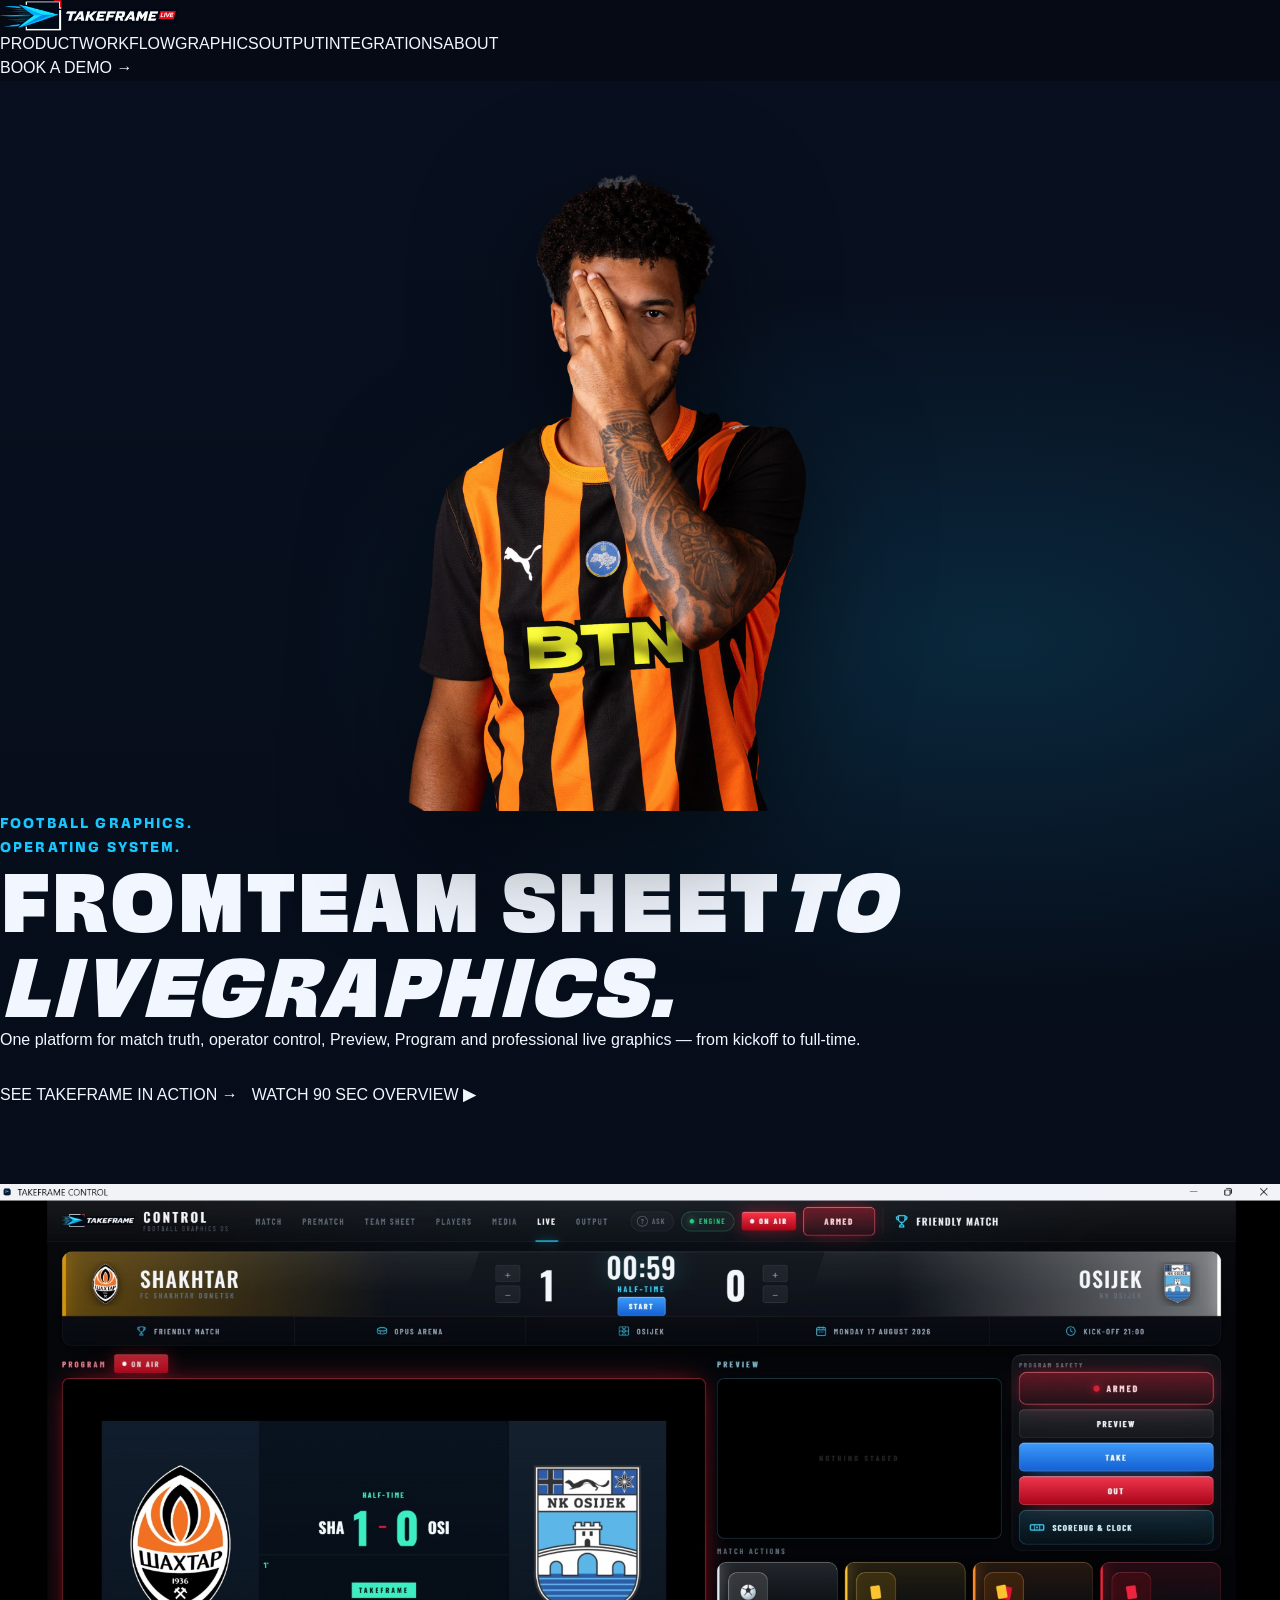
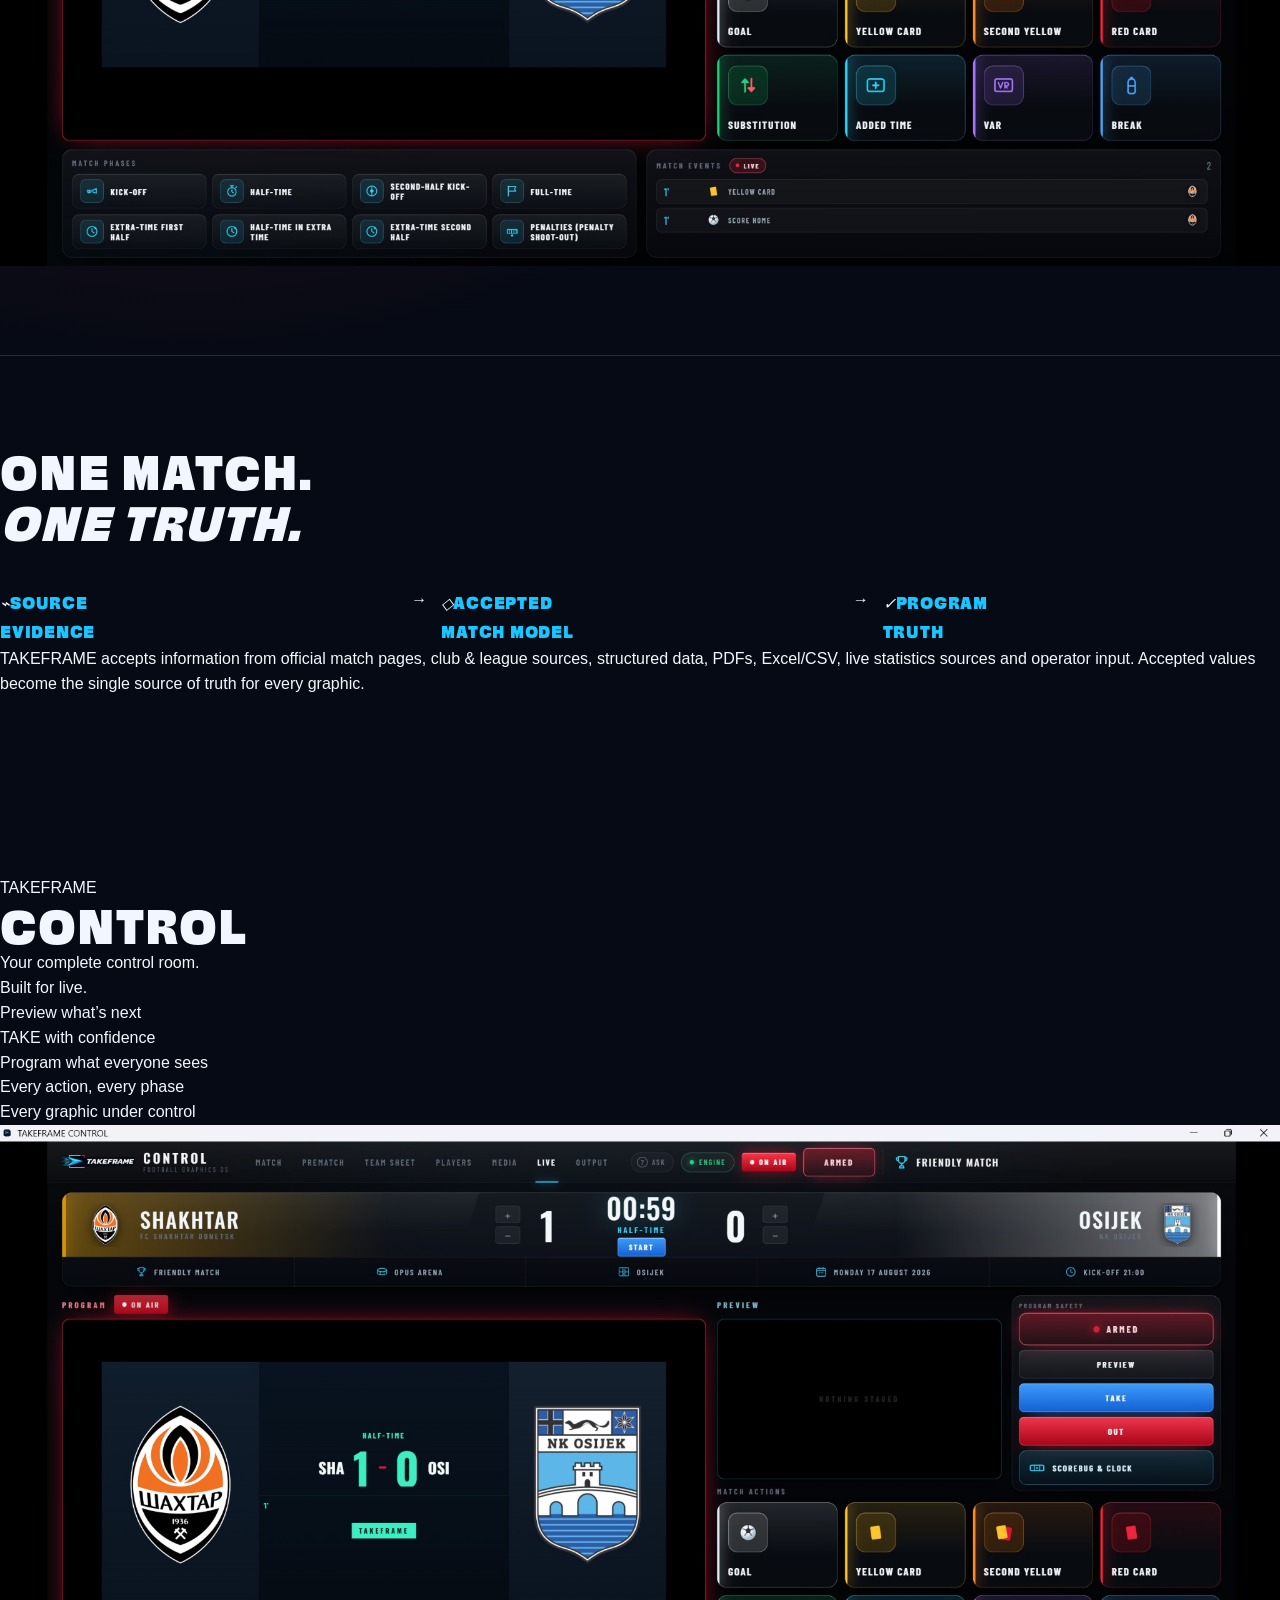
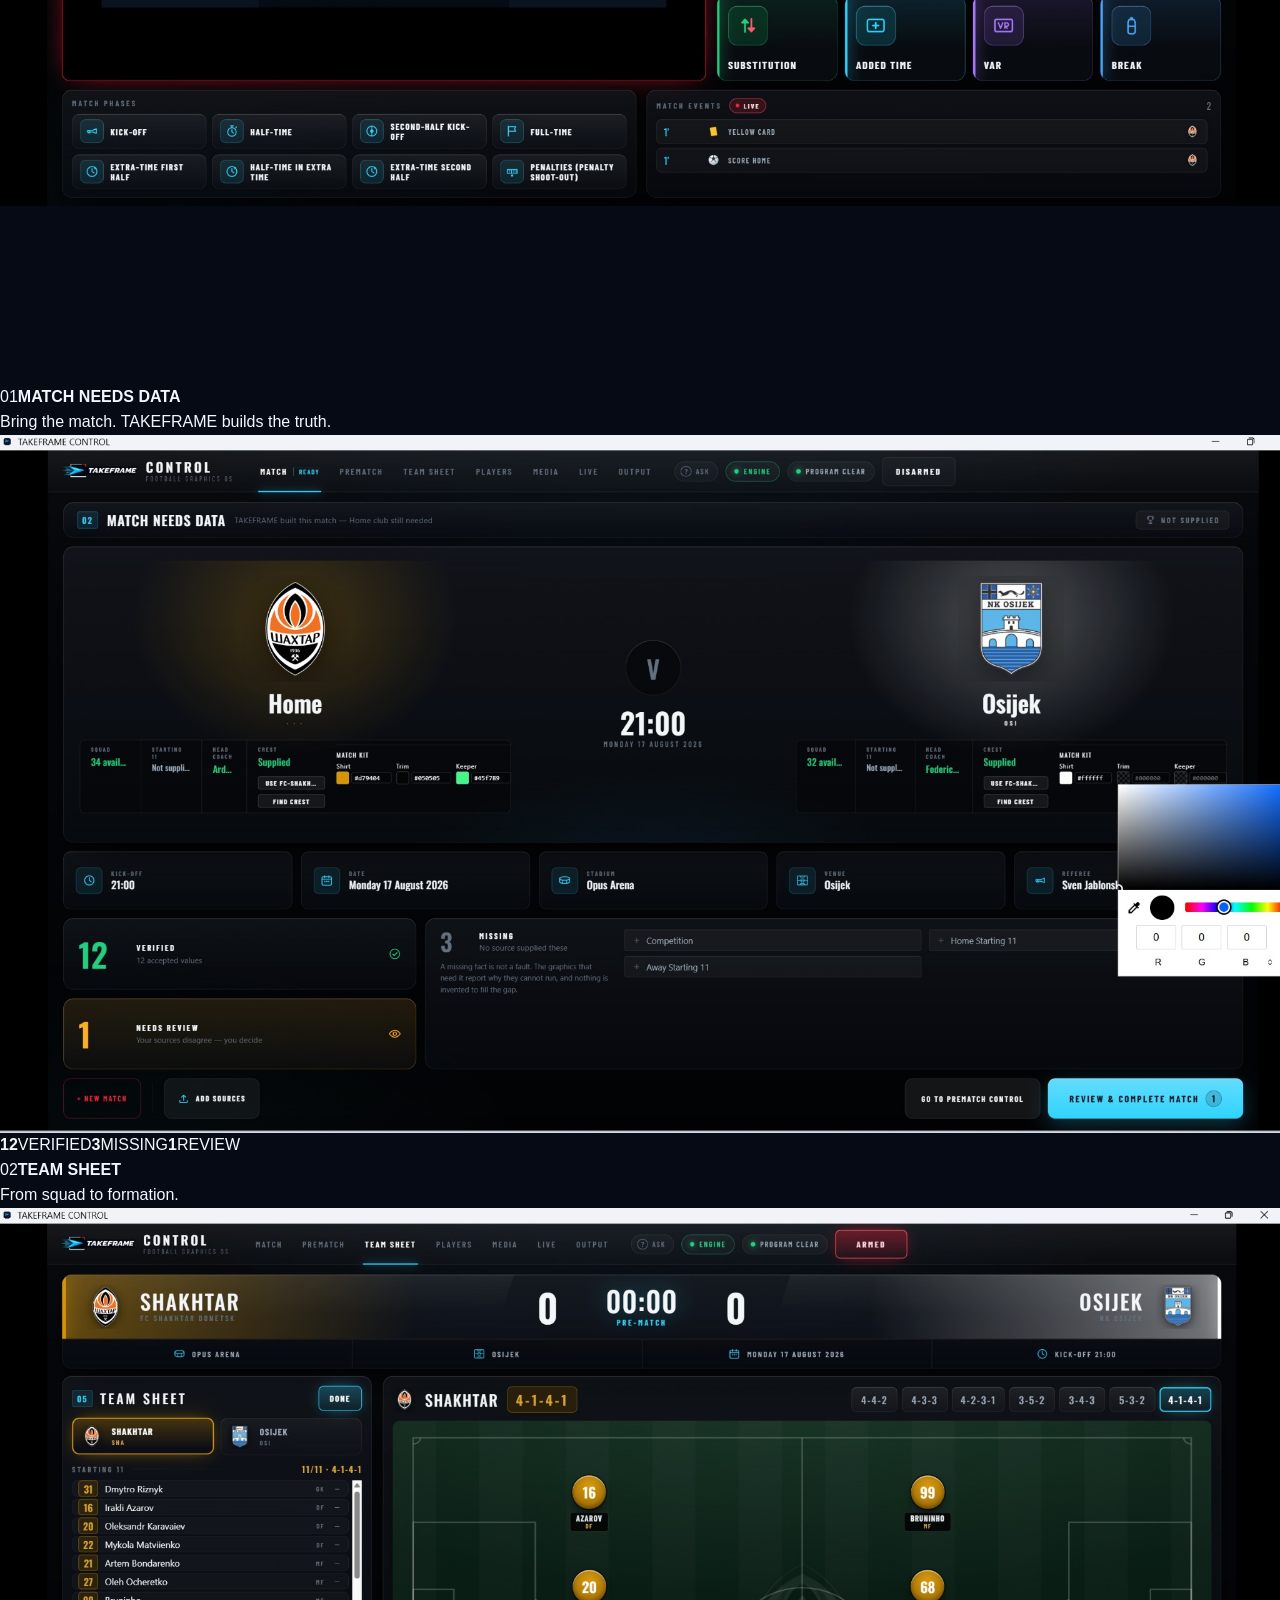
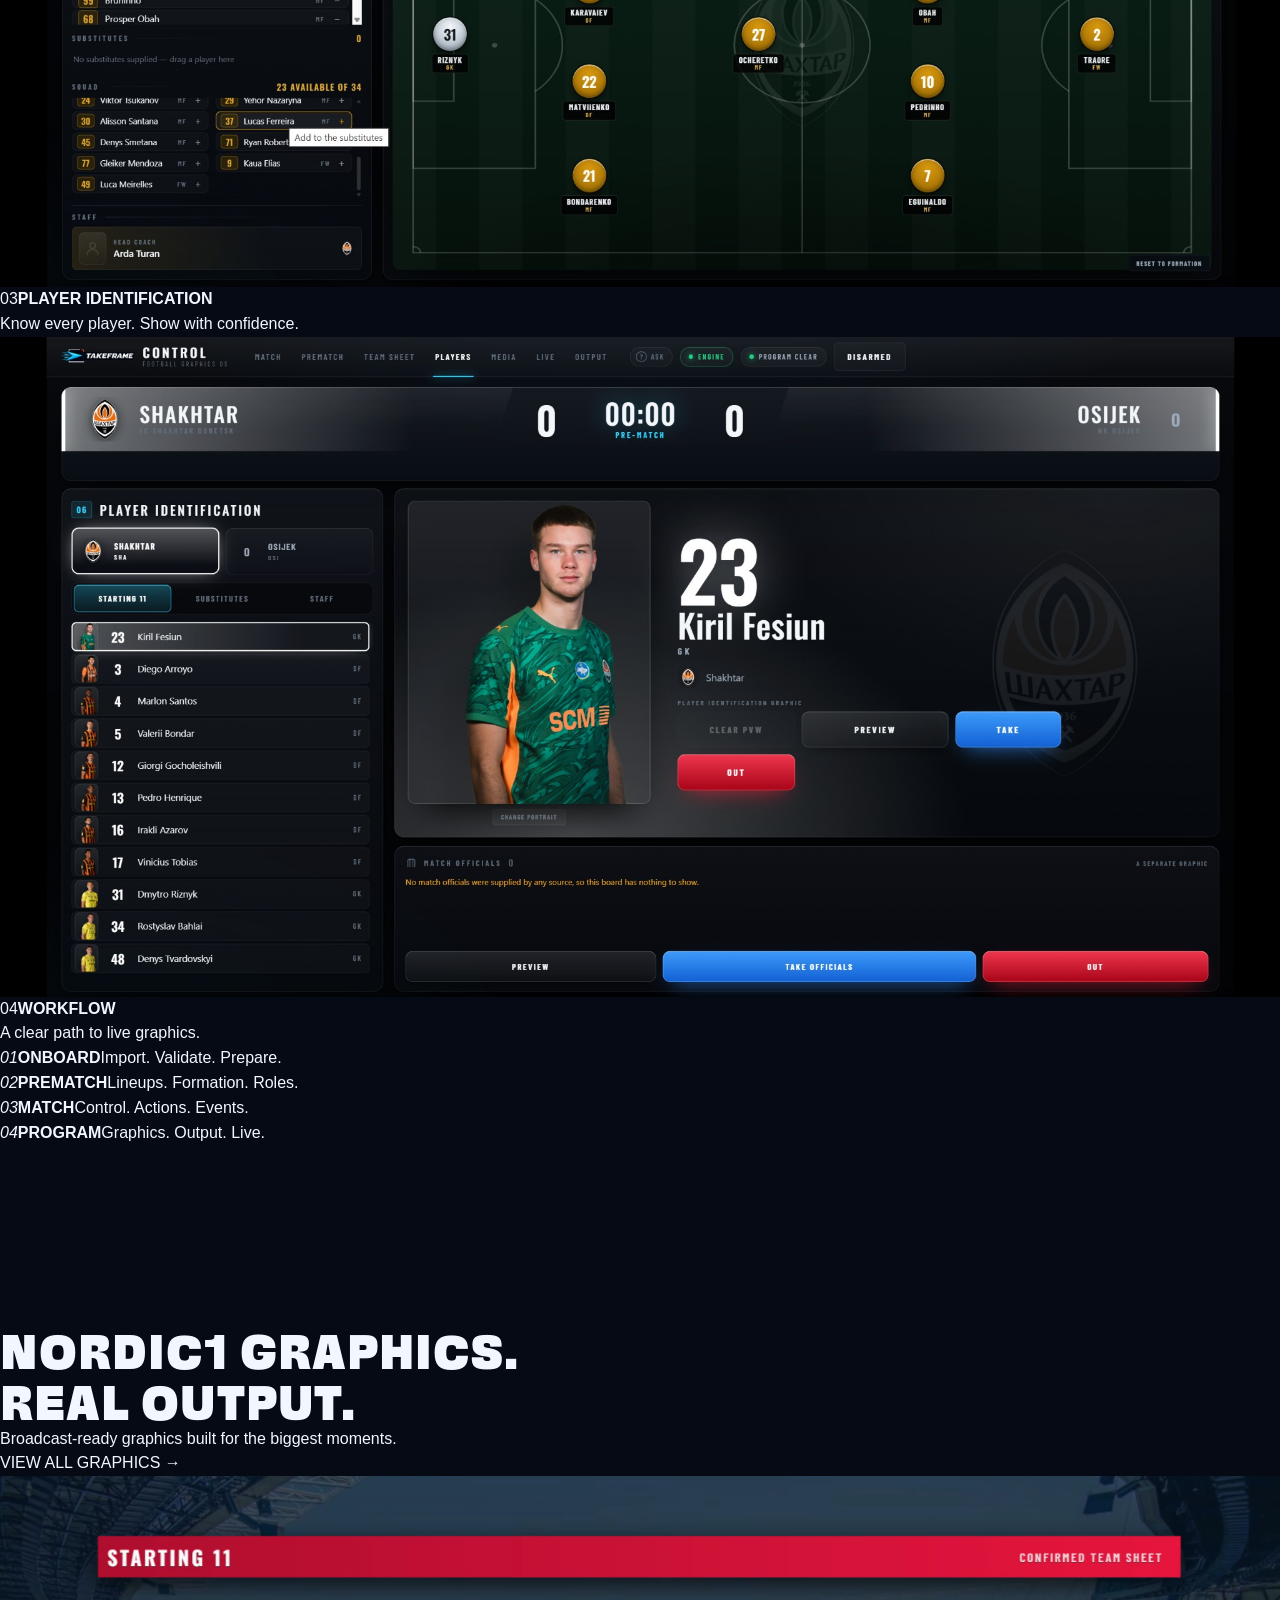
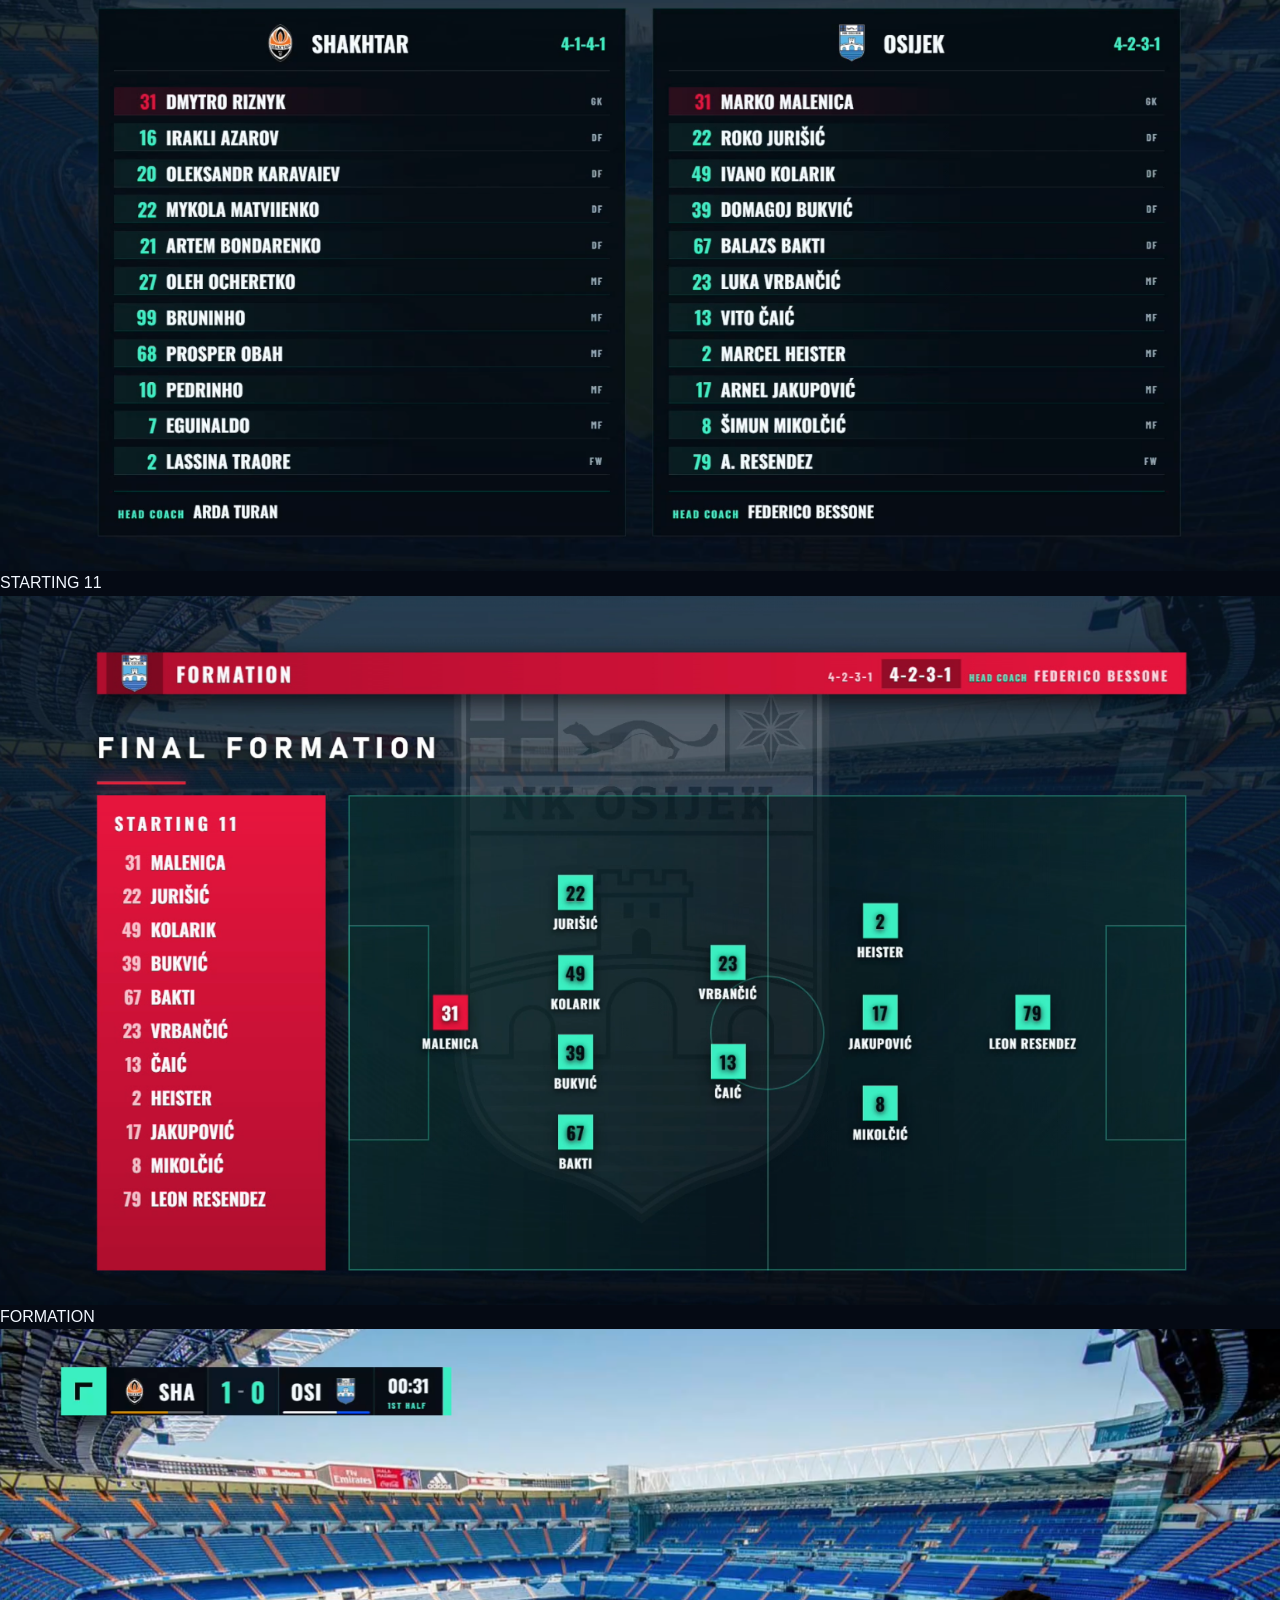
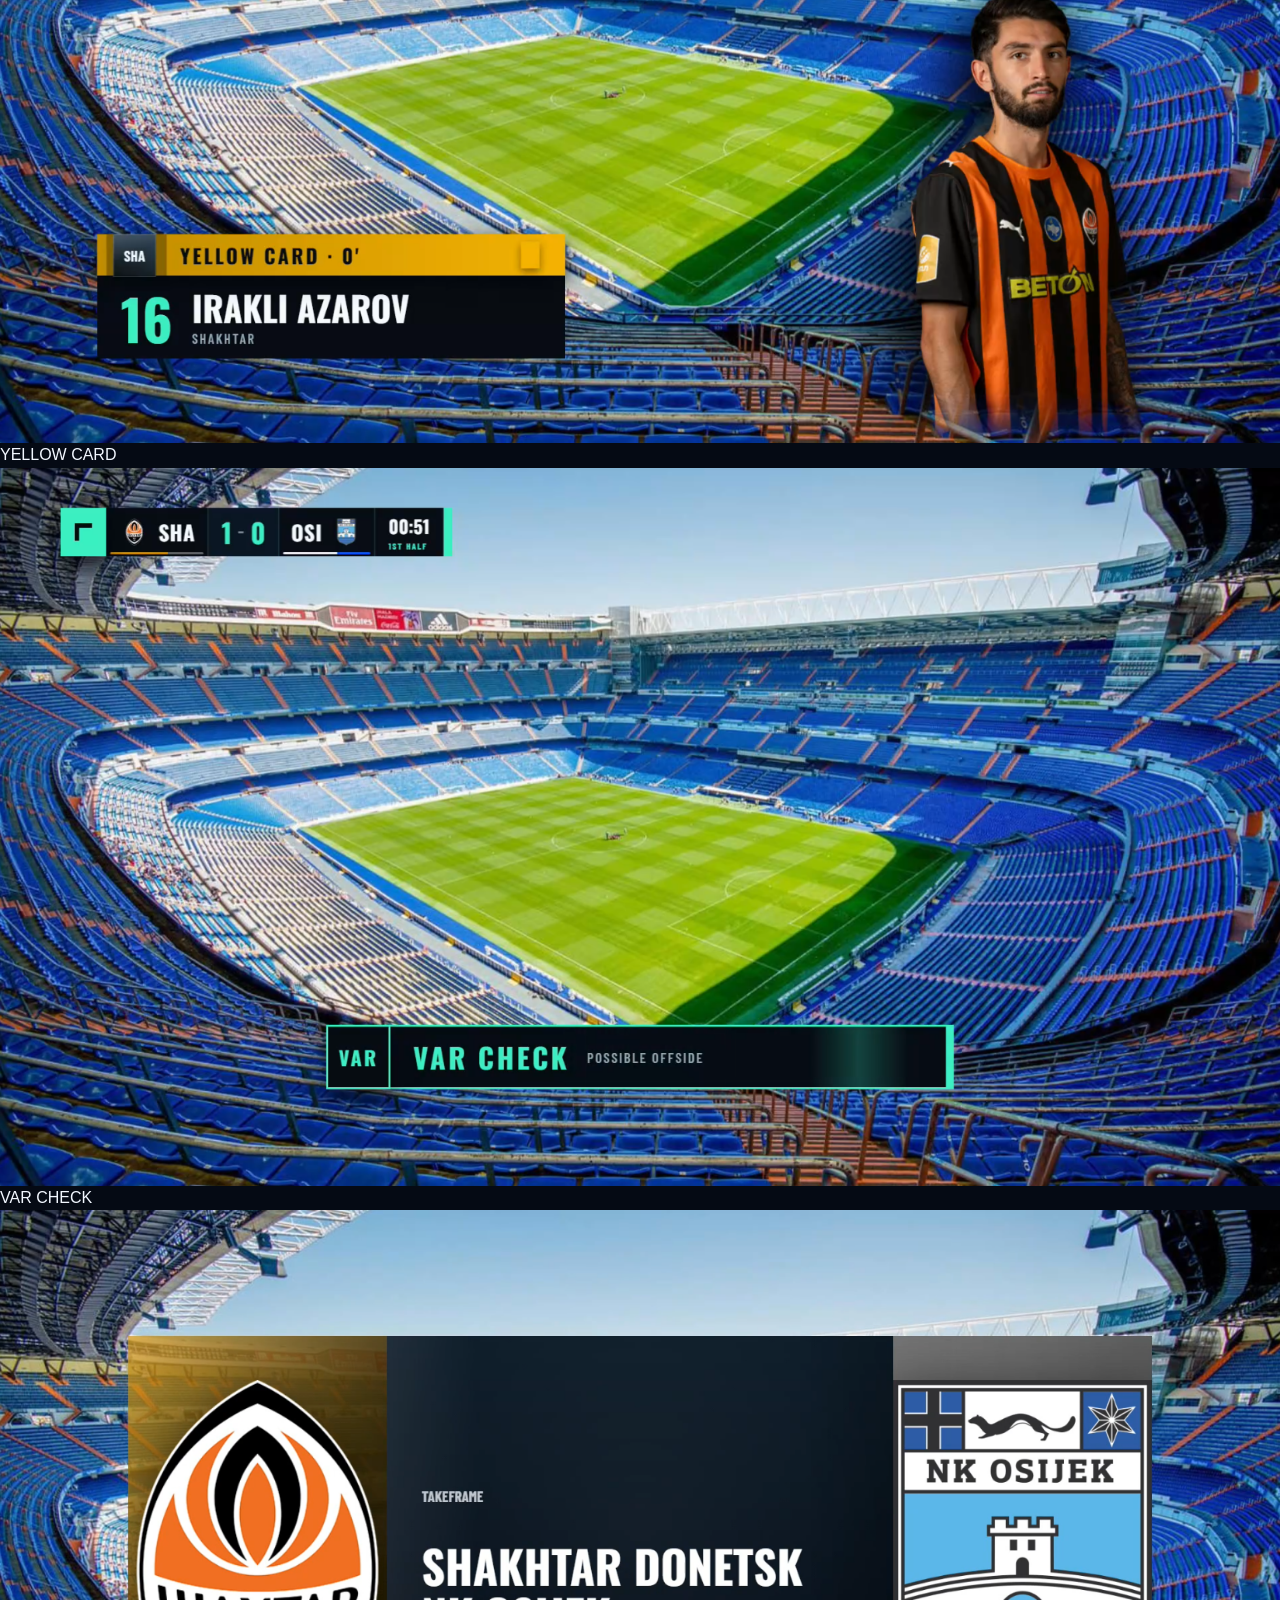
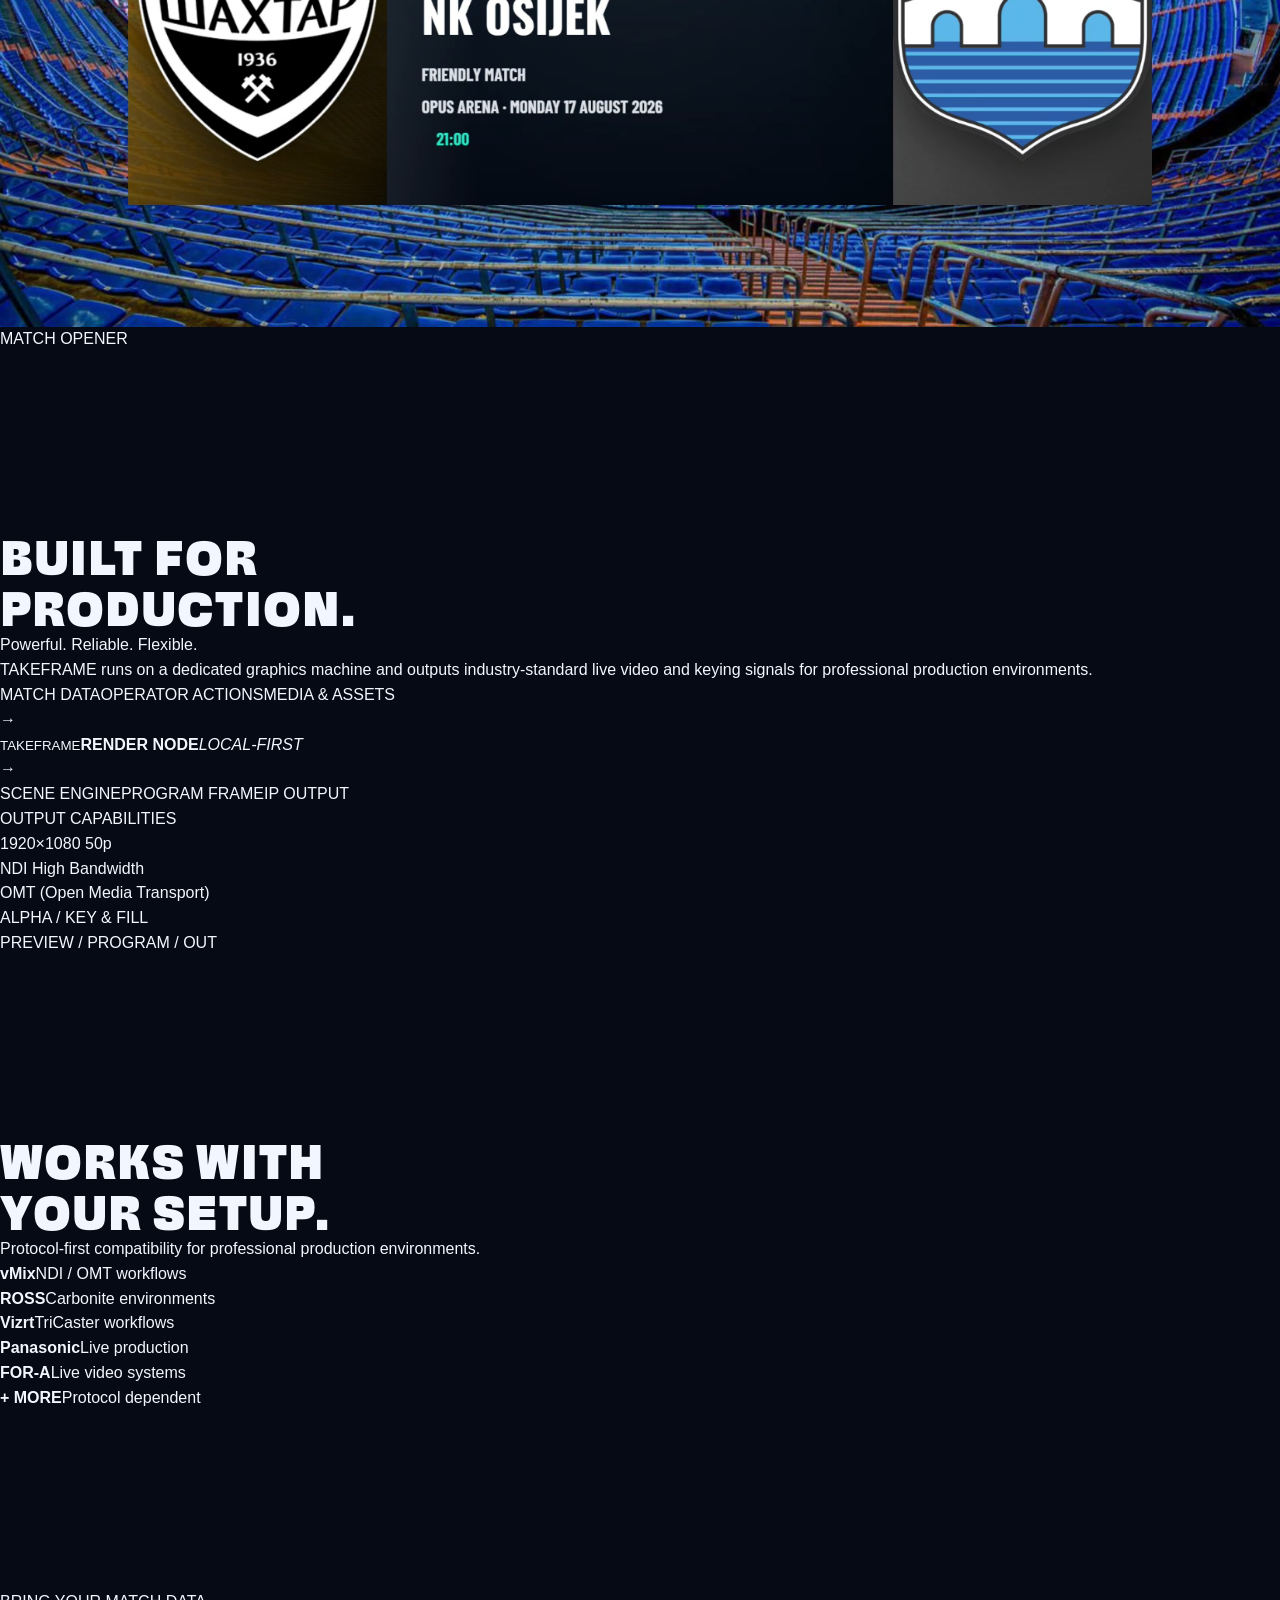
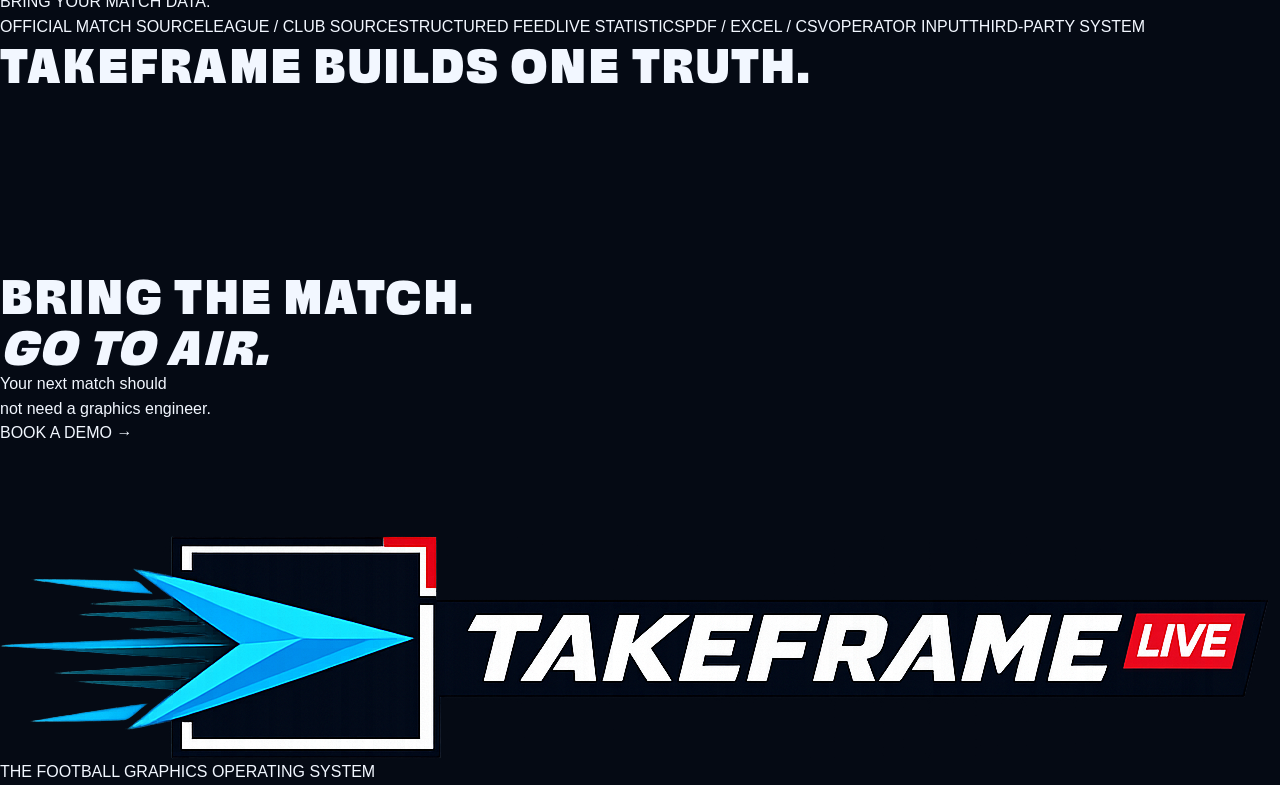
==== commit 4ca0d84d: "Implement reference-faithful TAKEFRAME homepage" ====
--- a/index.html
+++ b/index.html
@@ -4,31 +4,60 @@
 <meta charset="utf-8">
 <meta name="viewport" content="width=device-width,initial-scale=1">
 <title>TAKEFRAME LIVE — Football Graphics Operating System</title>
-<meta name="description" content="From team sheet to live graphics. TAKEFRAME is the football-native graphics operating system for matchday production: match truth, operator control, Preview, Program and professional live graphics.">
-<link rel="icon" href="/assets/favicon.png">
+<meta name="description" content="TAKEFRAME LIVE is the football graphics operating system: match intelligence, operator control, real-time graphics and professional live output.">
 <link rel="preload" as="image" href="/assets/hero-player.png">
 <link rel="stylesheet" href="/site.css">
 </head>
 <body>
-<header class="top" id="top">
-  <a class="brand" href="#hero" aria-label="TAKEFRAME LIVE — home"><img src="/assets/logo.png" alt="TAKEFRAME LIVE" width="1269" height="224"></a>
-  <nav class="nav" id="nav" aria-label="Primary"><a href="#truth">PRODUCT</a><a href="#workflow">WORKFLOW</a><a href="#control">CONTROL</a><a href="#graphics">GRAPHICS</a><a href="#output">OUTPUT</a></nav>
-  <a class="cta demo-cta" href="#demo">BOOK A DEMO</a>
-  <button class="burger" id="burger" aria-expanded="false" aria-controls="nav" aria-label="Open menu"><span></span><span></span><span></span></button>
+<header class="topbar">
+  <a class="brand" href="#hero"><img src="/assets/logo.png" alt="TAKEFRAME LIVE"></a>
+  <nav><a href="#product">PRODUCT</a><a href="#workflow">WORKFLOW</a><a href="#graphics">GRAPHICS</a><a href="#output">OUTPUT</a><a href="#integrations">INTEGRATIONS</a><a href="#about">ABOUT</a></nav>
+  <a class="demo" href="#demo">BOOK A DEMO <span>→</span></a>
 </header>
 <main>
-<section class="hero" id="hero"><div class="hero-inner"><div class="hero-copy"><p class="eyebrow">FOOTBALL GRAPHICS. OPERATING SYSTEM.</p><h1><span class="h-white">FROM<br>TEAM SHEET</span><br><span class="h-red">TO LIVE<br>GRAPHICS.</span></h1><p class="hero-sub">One football-native system for match truth, operator control, Preview, Program and professional live graphics.</p><div class="hero-actions"><a class="cta big" href="#control">SEE TAKEFRAME IN ACTION</a><a class="cta ghost" href="#workflow">WATCH 90 SEC OVERVIEW</a></div></div><div class="hero-visual"><img class="hero-player" src="/assets/hero-player.png" alt="TAKEFRAME hero player" width="2048" height="2048"></div></div></section>
-<section class="truth" id="truth"><div class="wrap"><div class="section-head"><span class="index">01</span><h2>ONE MATCH.<br>ONE TRUTH.</h2></div><p class="lede">TAKEFRAME accepts match information from official match pages, club and league sources, structured sources, PDFs, Excel and CSV files, match URLs, observable live statistics sources and the operator. Accepted values become the TAKEFRAME Match Model — and the Match Model is what graphics use.</p><div class="truth-flow" role="list"><article role="listitem"><b>SOURCE EVIDENCE</b><p>Match pages, files, structured sources, live statistics, operator input.</p></article><span class="flow-arrow" aria-hidden="true">→</span><article role="listitem"><b>ACCEPTED MATCH MODEL</b><p>One verified state for clubs, players, score, events and statistics.</p></article><span class="flow-arrow" aria-hidden="true">→</span><article role="listitem"><b>PROGRAM TRUTH</b><p>Graphics read accepted state. Missing facts stay visible — never invented.</p></article></div></div></section>
-<section class="feature control" id="control"><div class="wrap"><div class="section-head"><span class="index">02 / CONTROL</span><h2>YOUR CONTROL ROOM.<br>DESIGNED FOR SPEED.</h2></div><figure class="shot shot-xl"><img src="/assets/media/control-live.jpg" alt="TAKEFRAME CONTROL live match screen" width="2048" height="1090" loading="lazy"><figcaption>TAKEFRAME CONTROL — LIVE · real application screen</figcaption></figure><ul class="chip-row" aria-label="Control capabilities"><li>PREVIEW</li><li>TAKE</li><li>PROGRAM</li><li>OUT</li><li>SCOREBUG</li><li>MATCH ACTIONS</li><li>PHASES</li><li>LIVE OPERATION</li></ul><p class="body-copy">One operator runs the match: stage a graphic on Preview, TAKE it to Program, clear it with OUT. Goals, cards, substitutions, VAR, added time and match phases are one press each — while the scorebug and clock keep running.</p></div></section>
-<section class="feature matchready" id="matchready"><div class="wrap"><div class="section-head"><span class="index">03 / MATCH</span><h2>BRING THE MATCH.<br>TAKEFRAME BUILDS THE TRUTH.</h2></div><figure class="shot shot-xl"><img src="/assets/media/match-ready.jpg" alt="TAKEFRAME CONTROL match data screen" width="2048" height="1117" loading="lazy"><figcaption>TAKEFRAME CONTROL — MATCH · real application screen</figcaption></figure><p class="body-copy">Point TAKEFRAME at what you have — a match URL, a team sheet PDF, a spreadsheet, an official page — and it assembles the match. Every value is either verified, flagged for review, or honestly missing. Nothing is invented to fill the gap.</p></div></section>
-<section class="feature teamsheet" id="teamsheet"><div class="wrap"><div class="section-head"><span class="index">04 / TEAM SHEET</span><h2>FROM SQUAD<br>TO FORMATION.</h2></div><figure class="shot shot-xl"><img src="/assets/media/team-sheet.jpg" alt="TAKEFRAME CONTROL team sheet screen" width="2048" height="1087" loading="lazy"><figcaption>TAKEFRAME CONTROL — TEAM SHEET · real application screen</figcaption></figure><ul class="chip-row" aria-label="Team sheet capabilities"><li>SQUAD</li><li>STARTING XI</li><li>SUBSTITUTES</li><li>FORMATION</li><li>HEAD COACH</li></ul><p class="body-copy">Build the starting eleven once. Drag players from the squad, pick the shape, set substitutes and the head coach. The confirmed team sheet is match truth, and every lineup graphic reads from it.</p></div></section>
-<section class="feature playerid" id="playerid"><div class="wrap"><div class="section-head"><span class="index">05 / PLAYERS</span><h2>THE PLAYER IS<br>ALREADY THERE.</h2></div><figure class="shot shot-xl"><img src="/assets/media/player-id.jpg" alt="TAKEFRAME CONTROL player identification screen" width="2048" height="1056" loading="lazy"><figcaption>TAKEFRAME CONTROL — PLAYERS · real application screen</figcaption></figure><p class="body-copy">Player identity lives in the match model: name, portrait, shirt number, role and team identity. When the fourth official raises the board, the graphic is one TAKE away — not a typing exercise.</p></div></section>
-<section class="workflow" id="workflow"><div class="wrap"><div class="section-head"><span class="index">06</span><h2>BUILT FOR THE<br>FLOW OF FOOTBALL.</h2></div><ol class="steps"><li><b>ONBOARD</b><p>Bring the match, clubs, squads and sources into TAKEFRAME.</p></li><li><b>PREMATCH</b><p>Verify clubs, kits, team sheets and match facts.</p></li><li><b>MATCH</b><p>Run goals, cards, substitutions, VAR, phases and the clock.</p></li><li><b>PROGRAM</b><p>Preview, TAKE, OUT — deliver graphics to production.</p></li></ol></div></section>
-<section class="graphics" id="graphics"><div class="wrap"><div class="section-head"><span class="index">07 / GRAPHICS</span><h2>NORDIC1 GRAPHICS.<br>REAL OUTPUT.</h2></div><p class="lede">Only CEO-verified TAKEFRAME program output belongs in this section.</p><figure class="shot gfx-feature"><img src="/assets/media/match-opener.png" alt="Verified NORDIC1 match opener" width="1648" height="923" loading="lazy"><figcaption>MATCH OPENER</figcaption></figure><figure class="shot gfx-feature"><img src="/assets/media/starting-11.png" alt="Verified NORDIC1 Starting 11 graphic" width="1652" height="897" loading="lazy"><figcaption>STARTING 11</figcaption></figure><div class="gfx-grid"><figure class="shot"><img src="/assets/media/formation.png" alt="Verified NORDIC1 formation graphic" width="1642" height="909" loading="lazy"><figcaption>FINAL FORMATION</figcaption></figure><figure class="shot"><img src="/assets/media/formation-players.png" alt="Verified NORDIC1 player formation graphic" width="1652" height="893" loading="lazy"><figcaption>FORMATION SHOWCASE</figcaption></figure></div><div class="gfx-grid"><figure class="shot"><img src="/assets/media/yellow-card.png" alt="Verified NORDIC1 yellow card graphic" width="1652" height="921" loading="lazy"><figcaption>YELLOW CARD</figcaption></figure><figure class="shot"><img src="/assets/media/var-check.png" alt="Verified NORDIC1 VAR check graphic" width="1646" height="923" loading="lazy"><figcaption>VAR CHECK</figcaption></figure></div></div></section>
-<section class="output" id="output"><div class="wrap split"><div class="feature-copy"><div class="section-head"><span class="index">08 / OUTPUT</span><h2>CLOUD WHERE IT HELPS.<br>LOCAL WHERE<br>FAILURE MATTERS.</h2></div><p class="body-copy">A dedicated TAKEFRAME graphics machine runs the Render Node and Scene Engine. The Program frame goes straight onto the production network to your switcher — over IP, on your floor.</p><p class="statement">THE MATCH DOESN'T STOP<br>BECAUSE THE INTERNET DOES.</p></div><div class="output-card"><div class="pipe" aria-label="Output pipeline"><span>TAKEFRAME GRAPHICS MACHINE</span><span>RENDER NODE</span><span>SCENE ENGINE</span><span>PROGRAM FRAME</span><span>IP OUTPUT</span><span>PRODUCTION NETWORK</span><span>SWITCHER</span></div><div class="specs"><b>1920×1080 50p</b><ul><li>NDI</li><li>OMT</li><li>ALPHA</li><li>PREVIEW</li><li>PROGRAM</li><li>OUT</li></ul></div></div></div></section>
-<section class="final" id="demo"><div class="wrap"><p class="eyebrow">BRING THE MATCH. GO TO AIR.</p><h2>YOUR NEXT MATCH SHOULD NOT NEED<br>A GRAPHICS ENGINEER.</h2><a class="cta big" href="mailto:hello@takeframe.live?subject=TAKEFRAME%20demo">BOOK A DEMO</a></div></section>
+<section class="hero" id="hero">
+  <div class="energy energy-blue"></div><div class="energy energy-red"></div>
+  <img class="hero-player" src="/assets/hero-player.png" alt="TAKEFRAME football player">
+  <div class="hero-copy">
+    <p class="eyebrow">FOOTBALL GRAPHICS.<br>OPERATING SYSTEM.</p>
+    <h1><span>FROM</span><span>TEAM SHEET</span><em>TO LIVE</em><em>GRAPHICS.</em></h1>
+    <p class="hero-lede">One platform for match truth, operator control, Preview, Program and professional live graphics — from kickoff to full-time.</p>
+    <div class="hero-actions"><a class="btn red" href="#product">SEE TAKEFRAME IN ACTION <b>→</b></a><a class="btn ghost" href="#workflow">WATCH 90 SEC OVERVIEW <b>▶</b></a></div>
+  </div>
+  <div class="hero-screen screen-frame"><img src="/assets/media/control-live.jpg" alt="Real TAKEFRAME CONTROL live interface"></div>
+</section>
+<section class="truth" id="product">
+  <div class="truth-title"><h2>ONE MATCH.<br><em>ONE TRUTH.</em></h2></div>
+  <div class="truth-flow"><div class="truth-node"><i>⌁</i><b>SOURCE<br>EVIDENCE</b></div><span>→</span><div class="truth-node"><i>◇</i><b>ACCEPTED<br>MATCH MODEL</b></div><span>→</span><div class="truth-node"><i>✓</i><b>PROGRAM<br>TRUTH</b></div></div>
+  <p class="truth-copy">TAKEFRAME accepts information from official match pages, club &amp; league sources, structured data, PDFs, Excel/CSV, live statistics sources and operator input. Accepted values become the single source of truth for every graphic.</p>
+</section>
+<section class="control-block">
+  <div class="control-copy"><p class="cyan-label">TAKEFRAME</p><h2>CONTROL</h2><p>Your complete control room.<br>Built for live.</p><ul><li>Preview what’s next</li><li>TAKE with confidence</li><li>Program what everyone sees</li><li>Every action, every phase</li><li>Every graphic under control</li></ul></div>
+  <div class="control-screen screen-frame"><img src="/assets/media/control-live.jpg" alt="TAKEFRAME Control live match operation"></div>
+</section>
+<section class="cap-grid" id="workflow">
+  <article><div class="cap-head"><span>01</span><b>MATCH NEEDS DATA</b></div><p>Bring the match. TAKEFRAME builds the truth.</p><div class="cap-media"><img src="/assets/media/match-ready.jpg" alt="TAKEFRAME Match Needs Data screen"></div><div class="mini-stats"><b>12</b><span>VERIFIED</span><b>3</b><span>MISSING</span><b>1</b><span>REVIEW</span></div></article>
+  <article><div class="cap-head"><span>02</span><b>TEAM SHEET</b></div><p>From squad to formation.</p><div class="cap-media"><img src="/assets/media/team-sheet.jpg" alt="TAKEFRAME Team Sheet screen"></div></article>
+  <article><div class="cap-head"><span>03</span><b>PLAYER IDENTIFICATION</b></div><p>Know every player. Show with confidence.</p><div class="cap-media"><img src="/assets/media/player-id.jpg" alt="TAKEFRAME Player Identification screen"></div></article>
+  <article class="workflow-card"><div class="cap-head"><span>04</span><b>WORKFLOW</b></div><p>A clear path to live graphics.</p><ol><li><i>01</i><b>ONBOARD</b><span>Import. Validate. Prepare.</span></li><li><i>02</i><b>PREMATCH</b><span>Lineups. Formation. Roles.</span></li><li><i>03</i><b>MATCH</b><span>Control. Actions. Events.</span></li><li><i>04</i><b>PROGRAM</b><span>Graphics. Output. Live.</span></li></ol></article>
+</section>
+<section class="graphics-strip" id="graphics">
+  <div class="graphics-intro"><h2>NORDIC1 GRAPHICS.<br>REAL OUTPUT.</h2><p>Broadcast-ready graphics built for the biggest moments.</p><a href="#">VIEW ALL GRAPHICS <span>→</span></a></div>
+  <div class="gfx-row"><figure><img src="/assets/media/starting-11.png" alt="Starting 11 graphic"><figcaption>STARTING 11</figcaption></figure><figure><img src="/assets/media/formation.png" alt="Formation graphic"><figcaption>FORMATION</figcaption></figure><figure><img src="/assets/media/yellow-card.png" alt="Yellow card graphic"><figcaption>YELLOW CARD</figcaption></figure><figure><img src="/assets/media/var-check.png" alt="VAR check graphic"><figcaption>VAR CHECK</figcaption></figure><figure><img src="/assets/media/match-opener.png" alt="Match opener graphic"><figcaption>MATCH OPENER</figcaption></figure></div>
+</section>
+<section class="production" id="output">
+  <div class="prod-copy"><h2>BUILT FOR<br>PRODUCTION.</h2><p class="cyan-label">Powerful. Reliable. Flexible.</p><p>TAKEFRAME runs on a dedicated graphics machine and outputs industry-standard live video and keying signals for professional production environments.</p></div>
+  <div class="arch"><div class="in-stack"><span>MATCH DATA</span><span>OPERATOR ACTIONS</span><span>MEDIA &amp; ASSETS</span></div><b class="arrow">→</b><div class="render-node"><small>TAKEFRAME</small><strong>RENDER NODE</strong><em>LOCAL-FIRST</em></div><b class="arrow">→</b><div class="out-stack"><span>SCENE ENGINE</span><span>PROGRAM FRAME</span><span>IP OUTPUT</span></div></div>
+  <div class="outputs"><p class="cyan-label">OUTPUT CAPABILITIES</p><ul><li>1920×1080 50p</li><li>NDI High Bandwidth</li><li>OMT (Open Media Transport)</li><li>ALPHA / KEY &amp; FILL</li><li>PREVIEW / PROGRAM / OUT</li></ul></div>
+</section>
+<section class="integrations" id="integrations">
+  <div class="integration-copy"><h2>WORKS WITH<br>YOUR SETUP.</h2><p>Protocol-first compatibility for professional production environments.</p></div>
+  <div class="vendor"><b>vMix</b><span>NDI / OMT workflows</span></div><div class="vendor"><b>ROSS</b><span>Carbonite environments</span></div><div class="vendor"><b>Vizrt</b><span>TriCaster workflows</span></div><div class="vendor"><b>Panasonic</b><span>Live production</span></div><div class="vendor"><b>FOR-A</b><span>Live video systems</span></div><div class="vendor"><b>+ MORE</b><span>Protocol dependent</span></div>
+</section>
+<section class="source-layer" id="about"><p>BRING YOUR MATCH DATA.</p><div><span>OFFICIAL MATCH SOURCE</span><span>LEAGUE / CLUB SOURCE</span><span>STRUCTURED FEED</span><span>LIVE STATISTICS</span><span>PDF / EXCEL / CSV</span><span>OPERATOR INPUT</span><span>THIRD-PARTY SYSTEM</span></div><h2>TAKEFRAME BUILDS ONE TRUTH.</h2></section>
+<section class="final-cta" id="demo"><div><h2>BRING THE MATCH.<br><em>GO TO AIR.</em></h2></div><p>Your next match should<br>not need a graphics engineer.</p><a href="mailto:hello@takeframe.live?subject=TAKEFRAME%20demo">BOOK A DEMO <span>→</span></a></section>
 </main>
-<footer class="foot"><img src="/assets/logo.png" alt="TAKEFRAME LIVE" width="1269" height="224"><span>THE FOOTBALL GRAPHICS OPERATING SYSTEM</span><nav aria-label="Footer"><a href="/privacy/">PRIVACY</a></nav></footer>
+<footer><img src="/assets/logo.png" alt="TAKEFRAME LIVE"><span>THE FOOTBALL GRAPHICS OPERATING SYSTEM</span></footer>
 <script src="/site.js" defer></script>
 </body>
 </html>
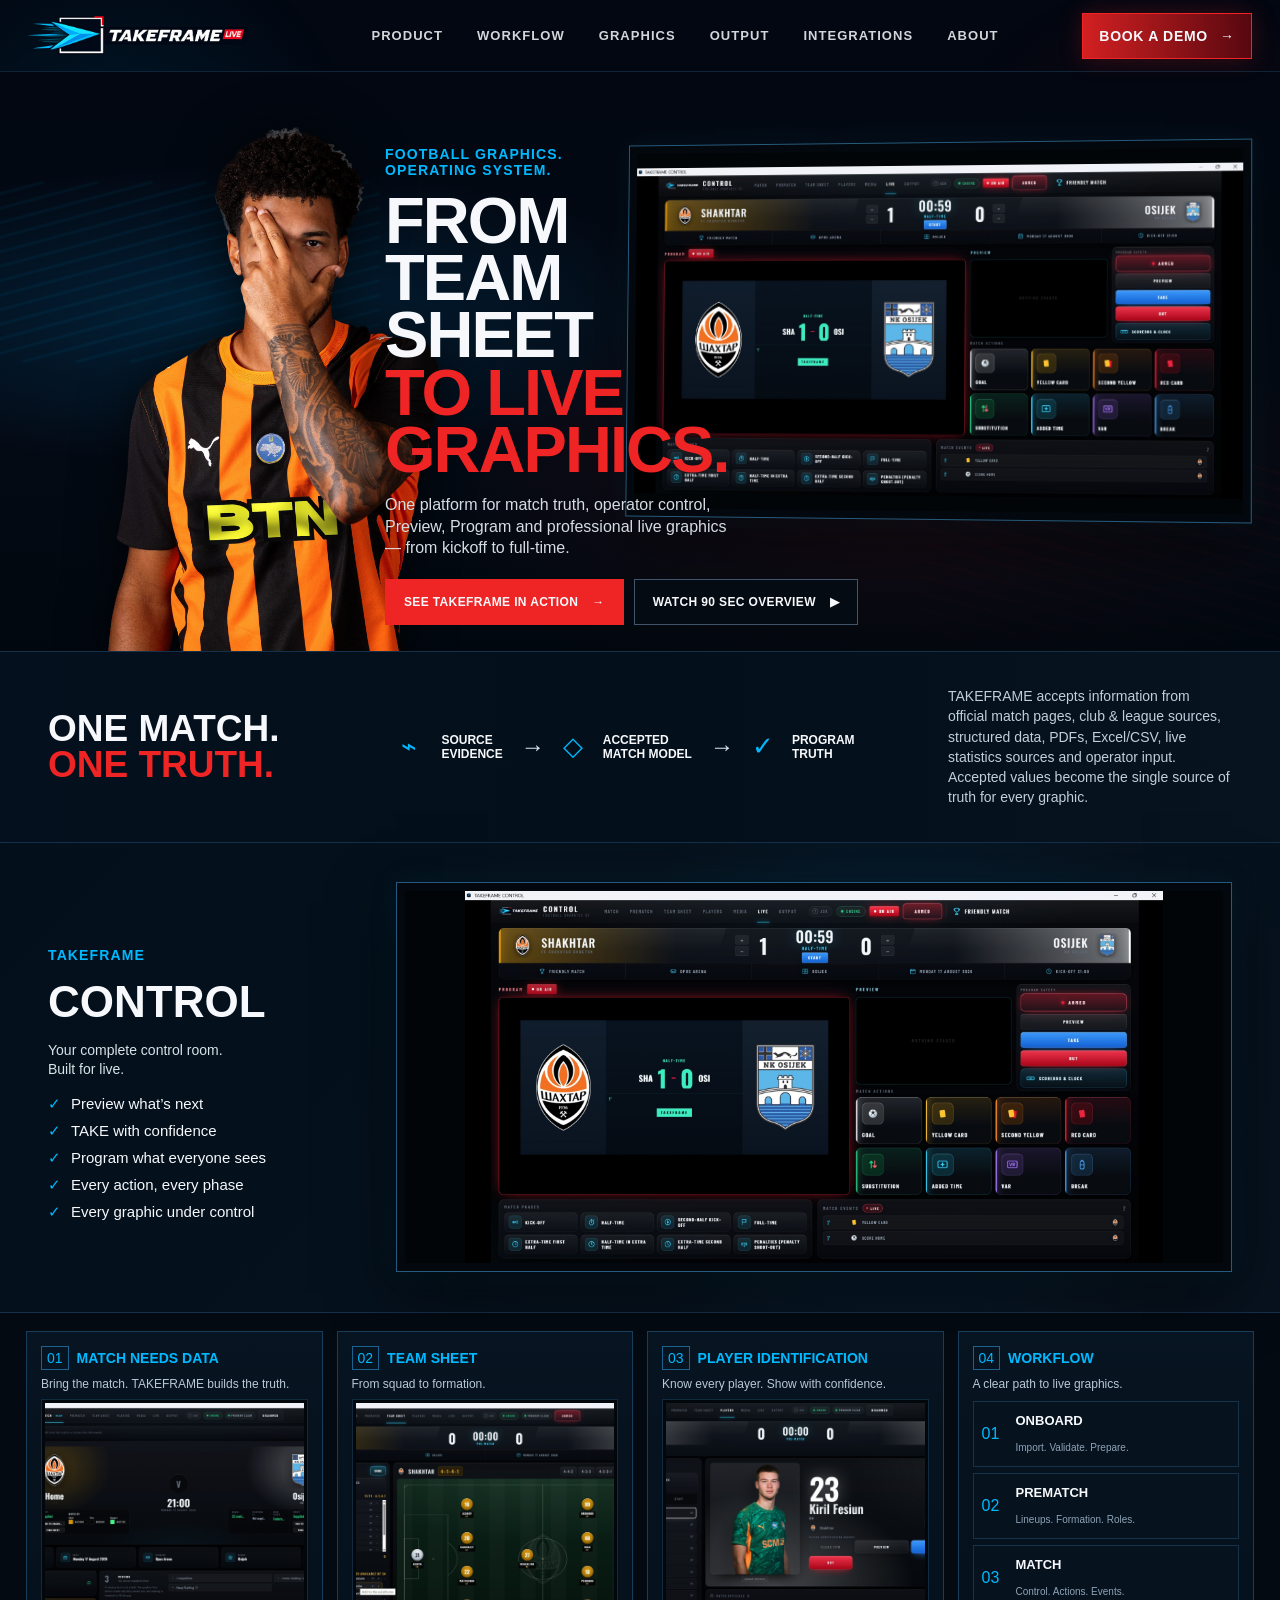
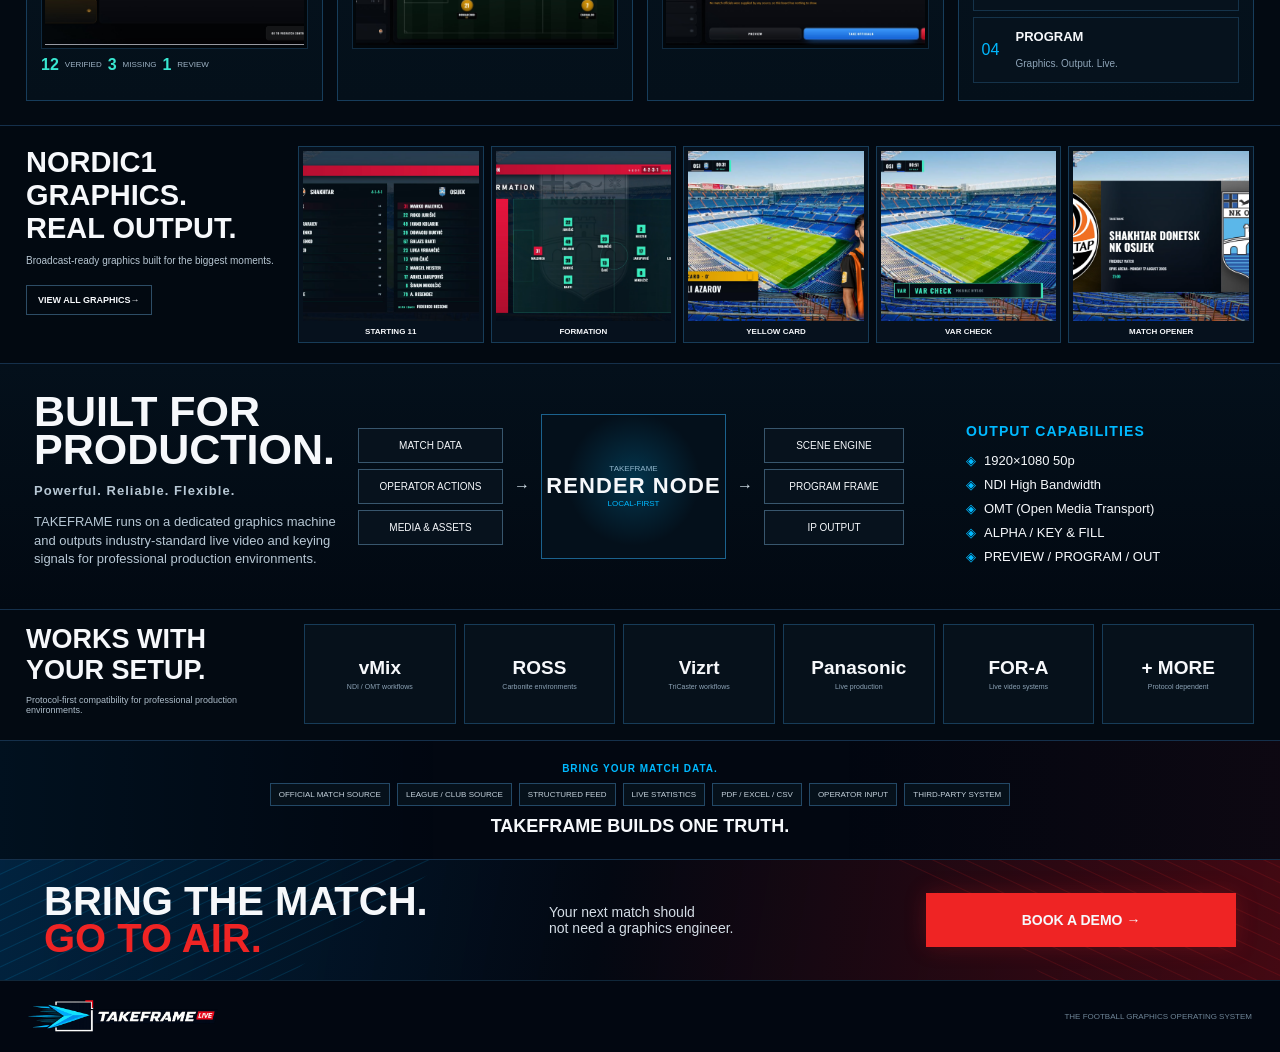
==== commit 8956cbe0: "Trigger TAKEFRAME production deployment" ====
--- a/index.html
+++ b/index.html
@@ -5,6 +5,7 @@
 <meta name="viewport" content="width=device-width,initial-scale=1">
 <title>TAKEFRAME LIVE — Football Graphics Operating System</title>
 <meta name="description" content="TAKEFRAME LIVE is the football graphics operating system: match intelligence, operator control, real-time graphics and professional live output.">
+<meta name="takeframe-build" content="cinematic-v2-production">
 <link rel="preload" as="image" href="/assets/hero-player.png">
 <link rel="stylesheet" href="/site.css">
 </head>
--- a/site.css
+++ b/site.css
@@ -1,269 +1 @@
-/* ==========================================================================
-   TAKEFRAME LIVE — homepage
-   Normal responsive layout. No global canvas transform, no sprites.
-   Palette: near-black navy, electric cyan, TAKEFRAME red.
-   ========================================================================== */
-
-@font-face{font-family:Squadra;src:url('/fonts/squadra-black.otf') format('opentype');font-weight:900;font-display:swap}
-@font-face{font-family:Squadra;src:url('/fonts/squadra-bold.otf') format('opentype');font-weight:700;font-display:swap}
-
-:root{
-  --bg:#050a14;
-  --bg-2:#081020;
-  --panel:#0b1526;
-  --line:#16304a;
-  --ink:#f2f7ff;
-  --muted:#8ba3c2;
-  --cyan:#19c6ff;
-  --cyan-dim:#0e7fb0;
-  --red:#e5253c;
-  --head:Squadra,'Arial Narrow',Arial,sans-serif;
-  --body:Arial,Helvetica,sans-serif;
-  --wrap:1240px;
-}
-
-*{box-sizing:border-box;margin:0;padding:0}
-html{scroll-behavior:smooth}
-@media (prefers-reduced-motion:reduce){
-  html{scroll-behavior:auto}
-  *,*::before,*::after{animation:none!important;transition:none!important}
-}
-body{
-  background:var(--bg);
-  color:var(--ink);
-  font-family:var(--body);
-  font-size:16px;
-  line-height:1.55;
-  overflow-x:clip;
-}
-img{max-width:100%;height:auto;display:block}
-a{color:inherit;text-decoration:none}
-:focus-visible{outline:2px solid var(--cyan);outline-offset:3px}
-ul{list-style:none}
-
-.wrap{max-width:var(--wrap);margin:0 auto;padding:0 clamp(20px,4vw,56px)}
-
-/* ------------------------------ type ------------------------------ */
-h1,h2,.eyebrow,.index,.cta,.chip-row,.pending-tag,.statement,.steps b,.pipe,.specs{
-  font-family:var(--head);
-  text-transform:uppercase;
-  letter-spacing:.02em;
-}
-h1{font-size:clamp(46px,7.2vw,118px);line-height:.92;font-weight:900}
-h2{font-size:clamp(30px,4.2vw,64px);line-height:.95;font-weight:900}
-.h-white{color:var(--ink)}
-.h-red{color:var(--red)}
-.eyebrow{color:var(--cyan);font-size:clamp(13px,1.2vw,17px);font-weight:700;letter-spacing:.14em}
-.index{color:var(--cyan);font-weight:700;font-size:14px;letter-spacing:.2em}
-.lede{color:var(--muted);font-size:clamp(16px,1.4vw,19px);max-width:820px;margin-top:18px}
-.body-copy{color:var(--muted);max-width:640px;margin-top:20px}
-.section-head{display:grid;gap:14px}
-
-/* ------------------------------ header ------------------------------ */
-.top{
-  position:sticky;top:0;z-index:50;
-  display:flex;align-items:center;gap:clamp(16px,3vw,40px);
-  padding:14px clamp(20px,4vw,56px);
-  background:rgba(5,10,20,.92);
-  border-bottom:1px solid var(--line);
-  backdrop-filter:blur(8px);
-}
-.brand img{width:clamp(150px,14vw,210px);height:auto}
-.nav{display:flex;gap:clamp(14px,2vw,28px);margin-left:auto}
-.nav a{
-  font-family:var(--head);font-weight:700;font-size:14px;letter-spacing:.12em;
-  color:var(--muted);padding:6px 2px;border-bottom:2px solid transparent;
-}
-.nav a:hover{color:var(--ink);border-bottom-color:var(--cyan)}
-.cta{
-  font-weight:700;font-size:14px;letter-spacing:.1em;
-  background:var(--red);color:#fff;
-  padding:12px 22px;border:0;
-  clip-path:polygon(8px 0,100% 0,calc(100% - 8px) 100%,0 100%);
-  white-space:nowrap;
-}
-.cta:hover{filter:brightness(1.12)}
-.cta.big{font-size:clamp(15px,1.3vw,18px);padding:16px 34px}
-.cta.ghost{background:transparent;border:1px solid var(--cyan-dim);color:var(--cyan);clip-path:none}
-.cta.ghost:hover{border-color:var(--cyan)}
-.burger{display:none;background:none;border:1px solid var(--line);padding:10px;cursor:pointer}
-.burger span{display:block;width:22px;height:2px;background:var(--ink);margin:4px 0}
-
-/* ------------------------------ hero ------------------------------ */
-.hero{
-  position:relative;
-  background:
-    radial-gradient(1200px 600px at 78% 30%,rgba(25,198,255,.14),transparent 60%),
-    radial-gradient(900px 500px at 15% 85%,rgba(229,37,60,.10),transparent 60%),
-    linear-gradient(180deg,var(--bg-2),var(--bg));
-  border-bottom:1px solid var(--line);
-  overflow:clip;
-}
-.hero-inner{
-  max-width:var(--wrap);margin:0 auto;
-  padding:clamp(40px,6vw,90px) clamp(20px,4vw,56px) 0;
-  display:grid;grid-template-columns:minmax(0,1.15fr) minmax(0,1fr);
-  align-items:end;gap:clamp(16px,3vw,48px);
-}
-.hero-copy{padding-bottom:clamp(40px,6vw,90px)}
-.hero-sub{color:var(--muted);font-size:clamp(16px,1.5vw,20px);max-width:520px;margin-top:22px}
-.hero-actions{display:flex;flex-wrap:wrap;gap:14px;margin-top:30px}
-.hero-visual{position:relative;min-width:0}
-.hero-player{
-  width:min(100%,640px);margin:0 auto;
-  filter:drop-shadow(0 30px 60px rgba(0,0,0,.55));
-}
-
-/* ------------------------------ sections ------------------------------ */
-section{padding:clamp(56px,7vw,110px) 0}
-.truth{background:var(--bg)}
-.truth-flow{
-  display:grid;grid-template-columns:1fr auto 1fr auto 1fr;
-  align-items:stretch;gap:14px;margin-top:40px;
-}
-.truth-flow article{
-  background:var(--panel);border:1px solid var(--line);padding:26px 24px;
-}
-.truth-flow b{font-family:var(--head);font-weight:900;font-size:19px;letter-spacing:.04em;color:var(--cyan)}
-.truth-flow p{color:var(--muted);margin-top:10px;font-size:15px}
-.flow-arrow{align-self:center;color:var(--red);font-size:26px;font-weight:900}
-
-/* screenshots */
-.shot{margin-top:40px}
-.shot img{
-  width:100%;border:1px solid var(--line);
-  background:#000;
-  box-shadow:0 24px 70px rgba(0,0,0,.5);
-}
-.shot figcaption{
-  font-family:var(--head);font-weight:700;font-size:13px;letter-spacing:.14em;
-  text-transform:uppercase;color:var(--muted);margin-top:12px;
-}
-/* cap display width near natural resolution — never blur real UI text */
-.shot-xl{max-width:1160px;margin-left:auto;margin-right:auto}
-.gfx-feature{max-width:1040px;margin-left:auto;margin-right:auto}
-.gfx-feature img,.gfx-grid img{aspect-ratio:16/9;object-fit:contain}
-.gfx-grid{
-  display:grid;grid-template-columns:1fr 1fr;gap:clamp(16px,2.5vw,28px);
-  max-width:980px;margin:0 auto;
-}
-.gfx-grid .shot,.graphics .gfx-feature{margin-top:clamp(24px,3vw,36px)}
-
-.chip-row{display:flex;flex-wrap:wrap;gap:10px;margin-top:28px}
-.chip-row li{
-  border:1px solid var(--cyan-dim);color:var(--cyan);
-  font-weight:700;font-size:13px;letter-spacing:.12em;
-  padding:8px 14px;
-}
-
-.feature.control,.feature.teamsheet{background:var(--bg-2);border-top:1px solid var(--line);border-bottom:1px solid var(--line)}
-.feature .wrap>.body-copy{margin-inline:auto;text-align:center;max-width:720px}
-.feature .wrap>.chip-row{justify-content:center}
-.control .section-head,.matchready .section-head,.teamsheet .section-head,.playerid .section-head,.graphics .section-head,.workflow .section-head{text-align:center;justify-items:center}
-.graphics .lede{margin-inline:auto;text-align:center}
-
-.split{display:grid;grid-template-columns:minmax(0,1fr) minmax(0,1fr);gap:clamp(28px,4vw,64px);align-items:center}
-
-/* workflow */
-.workflow{background:var(--bg)}
-.steps{
-  counter-reset:step;
-  display:grid;grid-template-columns:repeat(4,1fr);gap:16px;margin-top:44px;
-  list-style:none;
-}
-.steps li{
-  background:var(--panel);border:1px solid var(--line);border-top:3px solid var(--cyan);
-  padding:26px 22px;position:relative;
-}
-.steps li::before{
-  counter-increment:step;content:"0" counter(step);
-  font-family:var(--head);font-weight:900;font-size:15px;color:var(--red);
-  display:block;margin-bottom:10px;letter-spacing:.1em;
-}
-.steps b{font-weight:900;font-size:clamp(19px,1.8vw,24px)}
-.steps p{color:var(--muted);font-size:14px;margin-top:8px}
-
-/* graphics */
-.graphics{background:var(--bg-2);border-top:1px solid var(--line);border-bottom:1px solid var(--line)}
-
-/* output */
-.output-card{background:var(--panel);border:1px solid var(--line);padding:clamp(24px,3vw,40px)}
-.pipe{display:grid;gap:0}
-.pipe span{
-  font-weight:700;font-size:14px;letter-spacing:.1em;color:var(--ink);
-  padding:10px 0 10px 22px;position:relative;
-}
-.pipe span::before{
-  content:"";position:absolute;left:5px;top:0;bottom:0;width:2px;background:var(--cyan-dim);
-}
-.pipe span:first-child::before{top:50%}
-.pipe span:last-child::before{bottom:50%}
-.pipe span::after{
-  content:"";position:absolute;left:0;top:50%;translate:0 -50%;
-  width:12px;height:12px;background:var(--cyan);
-  clip-path:polygon(0 0,100% 50%,0 100%);
-}
-.pipe span:last-child{color:var(--red)}
-.pipe span:last-child::after{background:var(--red)}
-.specs{margin-top:26px;border-top:1px solid var(--line);padding-top:22px}
-.specs b{font-weight:900;font-size:clamp(26px,2.6vw,38px);color:var(--cyan)}
-.specs ul{display:flex;flex-wrap:wrap;gap:10px;margin-top:14px}
-.specs li{border:1px solid var(--line);color:var(--muted);font-weight:700;font-size:13px;letter-spacing:.12em;padding:7px 12px}
-.statement{
-  margin-top:30px;color:var(--ink);font-weight:900;
-  font-size:clamp(20px,2vw,28px);line-height:1.1;
-  border-left:4px solid var(--red);padding-left:18px;
-}
-
-/* final */
-.final{
-  background:
-    radial-gradient(900px 400px at 50% 100%,rgba(229,37,60,.16),transparent 65%),
-    var(--bg);
-  text-align:center;
-}
-.final h2{margin:18px auto 34px;max-width:1000px}
-
-/* footer */
-.foot{
-  border-top:1px solid var(--line);
-  display:flex;flex-wrap:wrap;align-items:center;gap:18px;
-  padding:26px clamp(20px,4vw,56px);
-  color:var(--muted);
-}
-.foot img{width:150px;height:auto}
-.foot span{font-family:var(--head);font-weight:700;font-size:12px;letter-spacing:.16em}
-.foot nav{margin-left:auto}
-.foot a{font-family:var(--head);font-weight:700;font-size:12px;letter-spacing:.16em;color:var(--muted)}
-.foot a:hover{color:var(--ink)}
-
-/* ============================ responsive ============================ */
-@media (max-width:1024px){
-  .truth-flow{grid-template-columns:1fr;gap:10px}
-  .flow-arrow{rotate:90deg;justify-self:center}
-  .steps{grid-template-columns:repeat(2,1fr)}
-  .split{grid-template-columns:1fr}
-}
-@media (max-width:860px){
-  .nav{
-    display:none;
-    position:absolute;top:100%;left:0;right:0;
-    flex-direction:column;gap:0;
-    background:var(--bg-2);border-bottom:1px solid var(--line);
-    padding:10px clamp(20px,4vw,56px) 18px;
-  }
-  .nav.open{display:flex}
-  .nav a{padding:12px 0;border-bottom:1px solid var(--line);font-size:16px}
-  .burger{display:block;margin-left:auto}
-  .demo-cta{margin-left:auto}
-  .burger{margin-left:0}
-  .hero-inner{grid-template-columns:1fr}
-  .hero-copy{padding-bottom:0}
-  .hero-player{width:min(100%,460px)}
-}
-@media (max-width:600px){
-  .steps{grid-template-columns:1fr}
-  .gfx-grid{grid-template-columns:1fr}
-  .demo-cta{display:none}
-  .hero-actions .cta{width:100%;text-align:center}
-}
+:root{--bg:#020711;--panel:#06111d;--panel2:#081827;--line:#143652;--cyan:#00b9ff;--cyan2:#39e7d1;--red:#ef2424;--text:#f6f8fb;--muted:#9aafc4;--max:1024px}*{box-sizing:border-box}html{scroll-behavior:smooth}body{margin:0;background:var(--bg);color:var(--text);font-family:"Arial Narrow","Roboto Condensed","Helvetica Neue",Arial,sans-serif;font-stretch:condensed}body:before{content:"";position:fixed;inset:0;pointer-events:none;background:radial-gradient(circle at 9% 19%,rgba(0,185,255,.10),transparent 18%),radial-gradient(circle at 91% 24%,rgba(239,36,36,.09),transparent 18%);z-index:-1}a{color:inherit;text-decoration:none}img{display:block;max-width:100%}.topbar{height:58px;max-width:var(--max);margin:auto;display:grid;grid-template-columns:220px 1fr 142px;align-items:center;border-bottom:1px solid #102438;padding:0 18px;position:relative;z-index:10}.brand img{width:180px;height:auto}.topbar nav{display:flex;justify-content:center;gap:25px;font-weight:800;font-size:11px;letter-spacing:.08em}.topbar nav a{opacity:.86}.demo{height:38px;display:flex;align-items:center;justify-content:center;gap:12px;border:1px solid var(--red);background:linear-gradient(90deg,rgba(239,36,36,.88),rgba(111,8,16,.78));font-size:12px;font-weight:900;letter-spacing:.05em;box-shadow:0 0 25px rgba(239,36,36,.22)}main,footer{max-width:var(--max);margin:auto}.hero{height:414px;position:relative;overflow:hidden;border-bottom:1px solid #17304a;background:radial-gradient(ellipse at 18% 42%,rgba(0,145,225,.18),transparent 32%),radial-gradient(ellipse at 70% 75%,rgba(199,19,31,.16),transparent 36%),linear-gradient(180deg,#020711,#040c17)}.hero:before{content:"";position:absolute;left:0;right:0;bottom:0;height:42%;background:linear-gradient(180deg,transparent,rgba(1,6,12,.8));z-index:1}.energy{position:absolute;inset:auto;width:440px;height:180px;filter:blur(1px);opacity:.7}.energy-blue{left:-60px;top:110px;background:repeating-linear-gradient(165deg,transparent 0 12px,rgba(0,185,255,.25) 13px,transparent 14px)}.energy-red{right:-80px;bottom:10px;background:repeating-linear-gradient(15deg,transparent 0 14px,rgba(239,36,36,.22) 15px,transparent 16px)}.hero-player{position:absolute;left:18px;bottom:-8px;height:380px;width:auto;z-index:3;filter:drop-shadow(0 0 25px rgba(0,0,0,.7))}.hero-copy{position:absolute;left:290px;top:34px;width:250px;z-index:4}.eyebrow,.cyan-label{color:var(--cyan);font-weight:900;letter-spacing:.08em;font-size:12px}.hero h1{font-size:47px;line-height:.88;margin:10px 0 15px;letter-spacing:-.03em}.hero h1 span,.hero h1 em{display:block;font-style:normal}.hero h1 em{color:var(--red)}.hero-lede{font-size:13px;line-height:1.35;color:#d5dce4;max-width:250px}.hero-actions{display:flex;gap:10px;margin-top:20px}.btn{font-weight:900;font-size:10px;letter-spacing:.03em;padding:12px 14px;border:1px solid #42556a;display:flex;align-items:center;gap:14px;white-space:nowrap}.btn.red{background:var(--red);border-color:var(--red)}.btn.ghost{background:#050b12}.hero-screen{position:absolute;right:18px;top:40px;width:470px;height:278px;z-index:3;transform:perspective(1200px) rotateY(-4deg) rotateX(1deg);transform-origin:center right}.screen-frame{background:#03080e;border:1px solid #265a7c;box-shadow:0 20px 60px rgba(0,0,0,.55),0 0 30px rgba(0,185,255,.08);padding:8px}.screen-frame img{width:100%;height:100%;object-fit:contain;background:#020508}.truth{min-height:145px;display:grid;grid-template-columns:190px 430px 1fr;align-items:center;gap:20px;padding:24px 32px;border-bottom:1px solid #15304b;background:linear-gradient(90deg,#04101d,#03101b 55%,#07131e)}.truth h2{font-size:27px;line-height:.98;margin:0}.truth h2 em{color:var(--red);font-style:normal}.truth-flow{display:flex;align-items:center;justify-content:center;gap:18px}.truth-node{display:grid;grid-template-columns:32px 1fr;align-items:center;gap:8px;font-size:10px}.truth-node i{font-style:normal;color:var(--cyan);font-size:26px}.truth-flow>span{font-size:24px;color:#d7e5ef}.truth-copy{font-size:11.5px;line-height:1.45;color:#c0cfdd;margin:0}.control-block{height:340px;display:grid;grid-template-columns:245px 1fr;gap:18px;align-items:center;padding:26px 32px;border-bottom:1px solid #15304b;background:radial-gradient(circle at 70% 50%,rgba(0,126,199,.13),transparent 35%),linear-gradient(135deg,#03101b,#07121e)}.control-copy h2{font-size:31px;margin:0 0 10px}.control-copy>p:not(.cyan-label){font-size:14px;line-height:1.35;color:#d9e2e8}.control-copy ul{list-style:none;padding:0;margin:16px 0 0;display:grid;gap:9px;font-size:12px}.control-copy li:before{content:"✓";color:var(--cyan);margin-right:10px}.control-screen{height:280px}.cap-grid{display:grid;grid-template-columns:repeat(4,1fr);gap:10px;padding:12px 18px 16px;border-bottom:1px solid #15304b;background:#030a12}.cap-grid article{min-height:278px;border:1px solid #173d5b;background:linear-gradient(180deg,#071421,#04101a);padding:10px}.cap-head{display:flex;gap:8px;align-items:center;color:var(--cyan);font-size:11px}.cap-head span{border:1px solid #1d618f;padding:3px 5px}.cap-grid article>p{font-size:10px;color:#b9c8d6;margin:7px 0 8px}.cap-media{height:180px;background:#02070b;border:1px solid #102a3f;padding:3px;overflow:hidden}.cap-media img{width:100%;height:100%;object-fit:cover;object-position:center}.mini-stats{display:flex;align-items:center;gap:6px;margin-top:7px;font-size:8px;color:#9eb2c4}.mini-stats b{font-size:16px;color:var(--cyan2)}.workflow-card ol{list-style:none;margin:10px 0 0;padding:0;display:grid;gap:6px}.workflow-card li{height:48px;border:1px solid #15334a;background:#06121d;display:grid;grid-template-columns:26px 1fr;grid-template-rows:1fr 1fr;gap:0 8px;align-items:center;padding:5px 8px}.workflow-card li i{grid-row:1/3;font-style:normal;color:var(--cyan);font-size:16px}.workflow-card li b{font-size:10px}.workflow-card li span{font-size:8px;color:#8ea4b8}.graphics-strip{display:grid;grid-template-columns:195px 1fr;gap:12px;padding:14px 18px;border-bottom:1px solid #15304b;background:#020911}.graphics-intro h2{font-size:21px;margin:0 0 8px}.graphics-intro p{font-size:10px;color:#b8c7d3}.graphics-intro a{display:inline-flex;margin-top:9px;padding:9px 11px;border:1px solid #2d4d66;font-size:9px;font-weight:900}.gfx-row{display:grid;grid-template-columns:repeat(5,1fr);gap:7px}.gfx-row figure{margin:0;border:1px solid #173c58;background:#06111d;padding:4px}.gfx-row img{height:118px;width:100%;object-fit:cover}.gfx-row figcaption{text-align:center;font-size:8px;font-weight:900;padding:6px 2px 2px}.production{display:grid;grid-template-columns:230px 1fr 210px;gap:14px;align-items:center;padding:20px 24px;border-bottom:1px solid #15304b;background:linear-gradient(180deg,#04101b,#020912)}.prod-copy h2{font-size:31px;line-height:.9;margin:0 0 8px}.prod-copy p{font-size:10px;line-height:1.4;color:#b8c8d5}.arch{display:grid;grid-template-columns:110px 18px 135px 18px 105px;align-items:center;gap:5px}.in-stack,.out-stack{display:grid;gap:6px}.in-stack span,.out-stack span{font-size:8px;border:1px solid #38566d;background:#07121d;padding:8px;text-align:center}.arrow{color:#d7e4ed;text-align:center}.render-node{height:106px;border:1px solid #1b628e;display:flex;flex-direction:column;justify-content:center;align-items:center;background:radial-gradient(circle at 50% 45%,rgba(0,185,255,.22),transparent 55%),#04101b}.render-node small{font-size:8px;color:#8fb3c9}.render-node strong{font-size:16px;letter-spacing:.05em}.render-node em{font-size:8px;color:var(--cyan);font-style:normal}.outputs ul{list-style:none;padding:0;margin:10px 0 0;display:grid;gap:9px;font-size:10px}.outputs li:before{content:"◈";color:var(--cyan);margin-right:8px}.integrations{display:grid;grid-template-columns:200px repeat(6,1fr);gap:8px;padding:10px 18px 12px;border-bottom:1px solid #15304b;background:#030a12}.integration-copy h2{font-size:20px;margin:0}.integration-copy p{font-size:9px;color:#aebdca}.vendor{border:1px solid #173c58;background:#06111b;min-height:62px;display:flex;flex-direction:column;align-items:center;justify-content:center;text-align:center;padding:6px}.vendor b{font-size:15px}.vendor span{font-size:7px;color:#8da3b6;margin-top:4px}.source-layer{padding:16px 18px;border-bottom:1px solid #15304b;text-align:center;background:linear-gradient(90deg,rgba(0,185,255,.06),transparent 35%,transparent 65%,rgba(239,36,36,.05))}.source-layer>p{font-size:10px;color:var(--cyan);font-weight:900;letter-spacing:.1em;margin:0 0 9px}.source-layer>div{display:flex;justify-content:center;gap:7px;flex-wrap:wrap}.source-layer span{font-size:8px;border:1px solid #234866;padding:6px 8px;background:#06111b;color:#c4d1db}.source-layer h2{font-size:18px;margin:10px 0 0}.final-cta{height:88px;display:grid;grid-template-columns:360px 1fr 220px;align-items:center;gap:15px;padding:0 30px;background:linear-gradient(100deg,rgba(0,88,150,.35),#030812 47%,rgba(166,12,22,.4));position:relative;overflow:hidden}.final-cta:before,.final-cta:after{content:"";position:absolute;inset:0;pointer-events:none}.final-cta:before{background:repeating-linear-gradient(155deg,transparent 0 12px,rgba(0,185,255,.15) 13px,transparent 14px);clip-path:polygon(0 0,35% 0,22% 100%,0 100%)}.final-cta:after{background:repeating-linear-gradient(25deg,transparent 0 12px,rgba(239,36,36,.14) 13px,transparent 14px);clip-path:polygon(70% 0,100% 0,100% 100%,82% 100%)}.final-cta>*{position:relative;z-index:2}.final-cta h2{font-size:29px;line-height:.92;margin:0}.final-cta h2 em{color:var(--red);font-style:normal}.final-cta p{font-size:11px;color:#d4dde6}.final-cta a{justify-self:stretch;text-align:center;background:var(--red);padding:15px 20px;font-size:11px;font-weight:900;box-shadow:0 0 22px rgba(239,36,36,.22)}footer{height:58px;border-top:1px solid #10273a;display:flex;align-items:center;justify-content:space-between;padding:0 18px;color:#6f8597;font-size:8px}footer img{width:150px}@media(min-width:1200px){:root{--max:1440px}.topbar{height:72px;grid-template-columns:260px 1fr 170px;padding:0 28px}.brand img{width:220px}.topbar nav{gap:34px;font-size:13px}.demo{height:46px;font-size:14px}.hero{height:580px}.hero-player{left:34px;height:535px}.hero-copy{left:385px;top:60px;width:355px}.eyebrow,.cyan-label{font-size:14px}.hero h1{font-size:65px}.hero-lede{font-size:16px;max-width:350px}.btn{font-size:12px;padding:15px 18px}.hero-screen{right:28px;top:66px;width:650px;height:385px}.truth{min-height:190px;grid-template-columns:260px 600px 1fr;padding:34px 48px}.truth h2{font-size:37px}.truth-node{font-size:12px}.truth-copy{font-size:14px}.control-block{height:470px;grid-template-columns:330px 1fr;padding:38px 48px}.control-copy h2{font-size:44px}.control-copy ul{font-size:15px}.control-screen{height:390px}.cap-grid{gap:14px;padding:18px 26px 24px}.cap-grid article{min-height:370px;padding:14px}.cap-head{font-size:14px}.cap-grid article>p{font-size:12px}.cap-media{height:250px}.workflow-card li{height:66px}.workflow-card li b{font-size:13px}.workflow-card li span{font-size:10px}.graphics-strip{grid-template-columns:260px 1fr;padding:20px 26px}.graphics-intro h2{font-size:29px}.gfx-row img{height:170px}.production{grid-template-columns:310px 1fr 280px;padding:28px 34px}.prod-copy h2{font-size:43px}.prod-copy p{font-size:13px}.arch{grid-template-columns:145px 28px 185px 28px 140px}.in-stack span,.out-stack span{font-size:10px;padding:11px}.render-node{height:145px}.render-node strong{font-size:22px}.outputs ul{font-size:13px}.integrations{grid-template-columns:270px repeat(6,1fr);padding:14px 26px 16px}.integration-copy h2{font-size:27px}.vendor{min-height:82px}.vendor b{font-size:19px}.source-layer{padding:22px 26px}.final-cta{height:120px;grid-template-columns:490px 1fr 310px;padding:0 44px}.final-cta h2{font-size:40px}.final-cta p{font-size:14px}.final-cta a{font-size:14px;padding:19px 24px}footer{height:72px;padding:0 28px}footer img{width:190px}}@media(max-width:850px){.topbar{grid-template-columns:180px 1fr}.topbar nav{display:none}.demo{justify-self:end;width:135px}.hero{height:auto;min-height:720px}.hero-player{left:-10px;top:90px;height:430px}.hero-copy{left:280px;top:70px}.hero-screen{left:24px;right:24px;top:auto;bottom:22px;width:auto;height:245px;transform:none}.truth{grid-template-columns:1fr;padding:22px}.truth-flow{justify-content:flex-start;flex-wrap:wrap}.control-block{height:auto;grid-template-columns:1fr;padding:24px}.control-screen{height:300px}.cap-grid{grid-template-columns:1fr 1fr}.graphics-strip{grid-template-columns:1fr}.gfx-row{grid-template-columns:repeat(3,1fr)}.production{grid-template-columns:1fr}.arch{justify-content:center}.integrations{grid-template-columns:1fr 1fr 1fr}.integration-copy{grid-column:1/-1}.final-cta{grid-template-columns:1fr 1fr;height:auto;min-height:130px}.final-cta a{grid-column:1/-1}}@media(max-width:520px){.topbar{height:56px;padding:0 12px}.brand img{width:150px}.demo{width:120px;font-size:10px}.hero{min-height:780px}.hero-player{height:330px;left:-45px;top:100px}.hero-copy{left:145px;right:12px;top:72px;width:auto}.hero h1{font-size:36px}.hero-lede{font-size:11px}.hero-actions{flex-direction:column;align-items:flex-start}.hero-screen{height:240px}.cap-grid{grid-template-columns:1fr}.cap-media{height:240px}.gfx-row{grid-template-columns:1fr 1fr}.production{padding:18px}.arch{grid-template-columns:1fr}.arrow{transform:rotate(90deg)}.integrations{grid-template-columns:1fr 1fr}.final-cta{grid-template-columns:1fr;padding:18px 22px}.final-cta p,.final-cta a{grid-column:auto}footer span{display:none}}
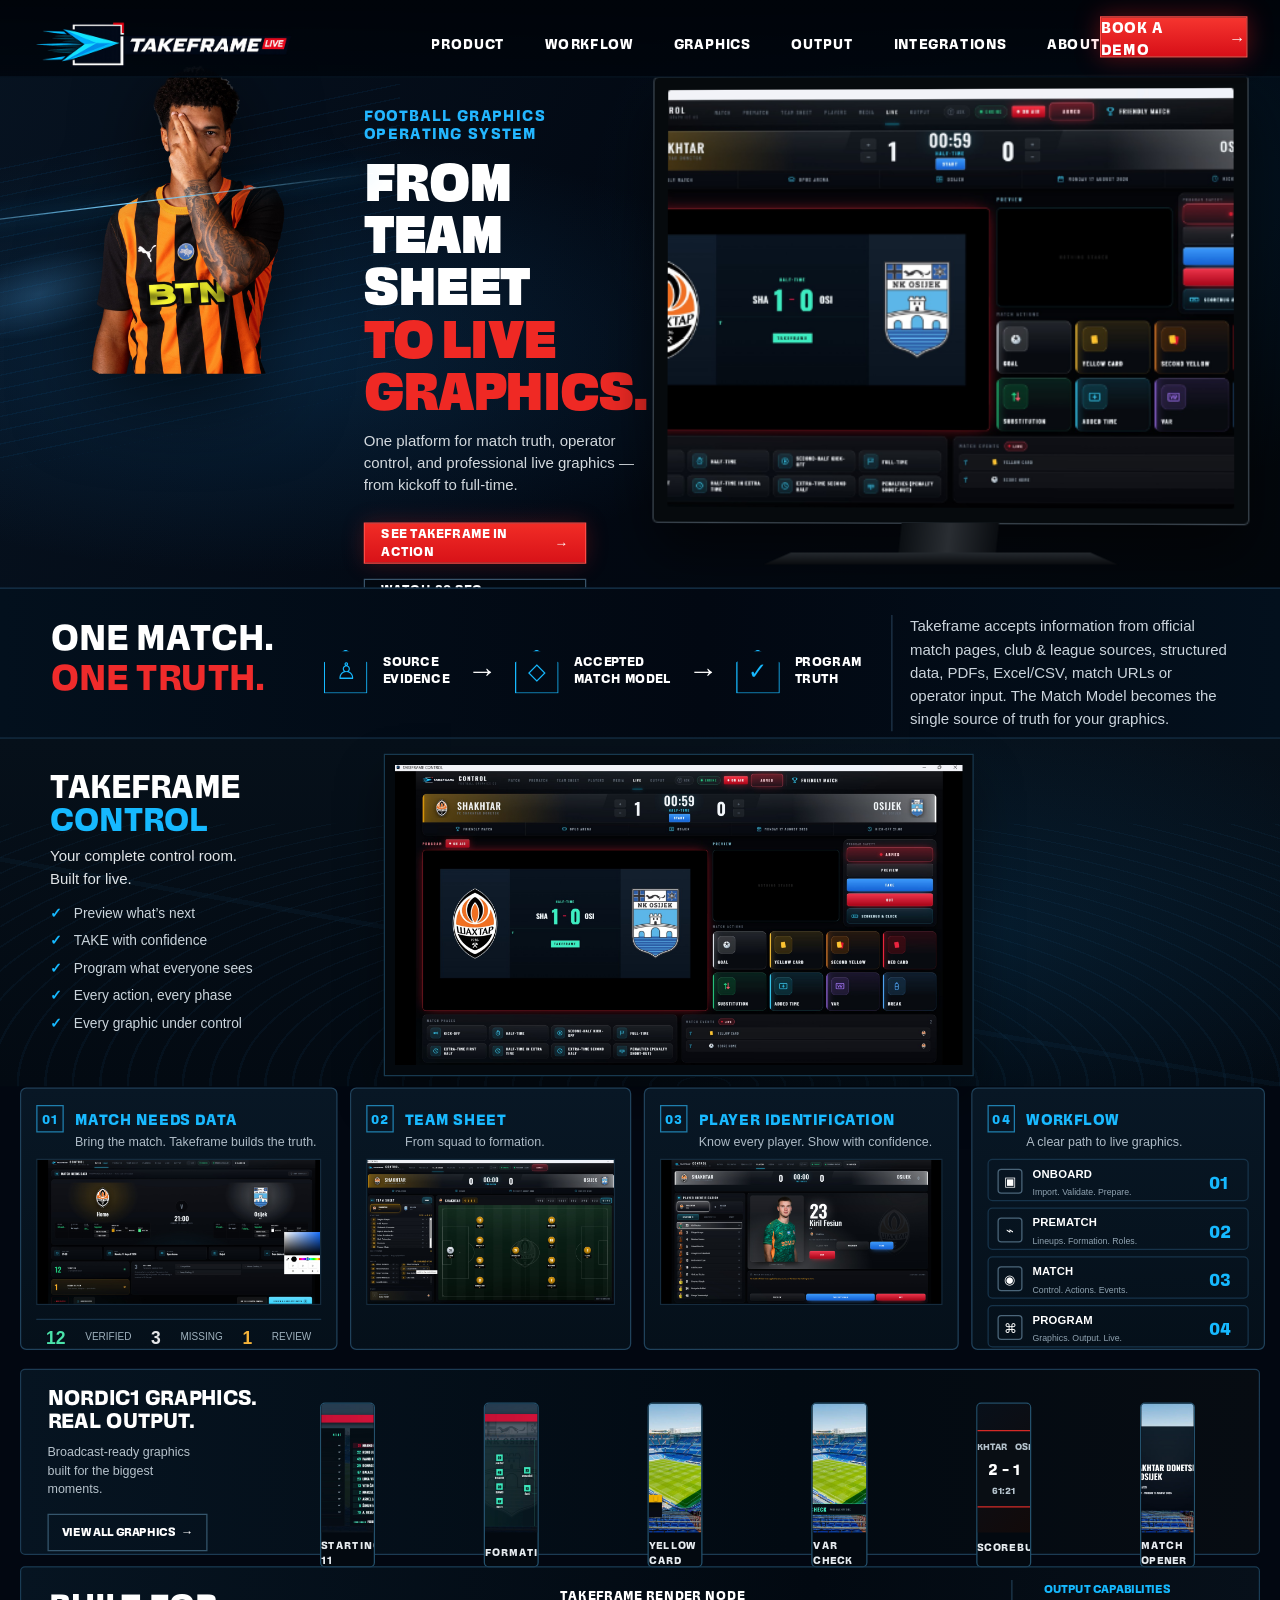
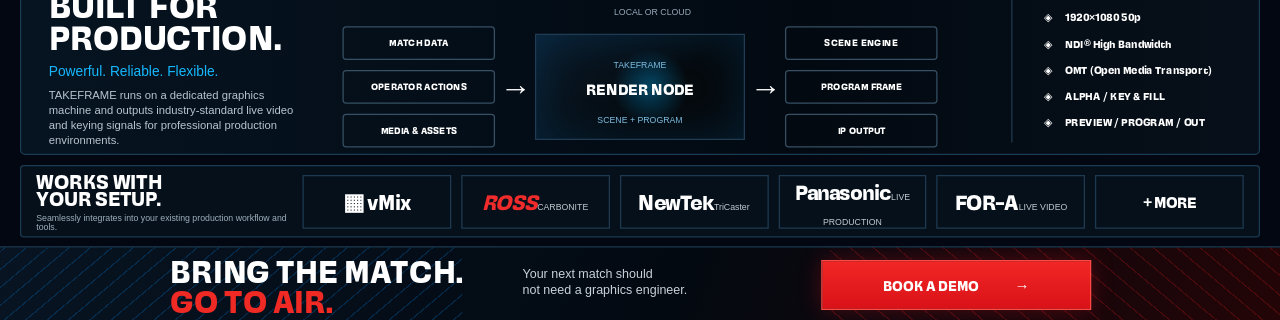
==== commit 63e1a519: "Reproduce approved TAKEFRAME artboard exactly" ====
--- a/index.html
+++ b/index.html
@@ -2,63 +2,43 @@
 <html lang="en">
 <head>
 <meta charset="utf-8">
-<meta name="viewport" content="width=device-width,initial-scale=1">
-<title>TAKEFRAME LIVE — Football Graphics Operating System</title>
-<meta name="description" content="TAKEFRAME LIVE is the football graphics operating system: match intelligence, operator control, real-time graphics and professional live output.">
-<meta name="takeframe-build" content="cinematic-v2-production">
-<link rel="preload" as="image" href="/assets/hero-player.png">
-<link rel="stylesheet" href="/site.css">
+<meta name="viewport" content="width=device-width,initial-scale=1,maximum-scale=1,user-scalable=no">
+<title>TAKEFRAME LIVE</title>
+<style>
+@font-face{font-family:Squadra;src:url('/fonts/squadra-black.otf') format('opentype');font-weight:900}
+@font-face{font-family:Squadra;src:url('/fonts/squadra-bold.otf') format('opentype');font-weight:700}
+:root{--bg:#020711;--panel:#061220;--line:#173750;--cyan:#16b9ff;--red:#ef2525;--muted:#b1becb;--white:#f6f8fb}
+*{box-sizing:border-box}html,body{margin:0;background:#020711;color:#fff;font-family:Arial,Helvetica,sans-serif;overflow-x:hidden}body{min-width:320px}.stage{position:relative;width:100vw;overflow:hidden;background:#020711}.page{position:absolute;left:0;top:0;width:1024px;height:1536px;transform-origin:0 0;background:#020711;overflow:hidden}.page *{box-sizing:border-box}h1,h2,h3,.nav,.btn,.cap-title,.smallcaps,.vendor b,.arch,.outputs,.finalcopy{font-family:Squadra,'Arial Narrow',Arial,sans-serif}
+.header{position:absolute;left:0;top:0;width:1024px;height:62px;z-index:50;background:linear-gradient(180deg,rgba(0,4,10,.99),rgba(0,5,12,.84));border-bottom:1px solid rgba(28,67,98,.28)}
+.logo{position:absolute;left:29px;top:18px;width:204px;height:auto}.nav{position:absolute;left:345px;top:26px;display:flex;gap:32px;font-weight:700;font-size:12px;letter-spacing:.06em}.nav a{color:#fff;text-decoration:none}.demo{position:absolute;right:26px;top:13px;width:118px;height:33px;background:linear-gradient(180deg,#f6352f,#d70f18);border:1px solid #ff4e49;box-shadow:0 0 20px rgba(255,31,36,.36);display:flex;align-items:center;justify-content:center;gap:12px;color:#fff;text-decoration:none;font-family:Squadra;font-size:13px;letter-spacing:.06em}
+.hero{position:absolute;left:0;top:0;width:1024px;height:470px;overflow:hidden;background:radial-gradient(620px 260px at 21% 60%,rgba(19,94,153,.28),transparent 68%),radial-gradient(540px 340px at 84% 32%,rgba(0,102,173,.16),transparent 72%),linear-gradient(115deg,#071321 0%,#020812 52%,#02060b 100%)}
+.hero:before{content:"";position:absolute;left:-40px;top:102px;width:360px;height:245px;background:repeating-linear-gradient(0deg,transparent 0 10px,rgba(19,160,255,.09) 10px 11px),radial-gradient(ellipse at 20% 45%,rgba(93,185,255,.35),transparent 18%);transform:skewY(-12deg);opacity:.7}.hero:after{content:"";position:absolute;left:-90px;top:162px;width:390px;height:1px;background:linear-gradient(90deg,transparent,#74cfff,transparent);box-shadow:0 0 16px #1aa7ff;transform:rotate(-7deg)}
+.player{position:absolute;left:39px;top:51px;width:248px;height:auto;filter:drop-shadow(0 18px 32px rgba(0,0,0,.65))}.hero-copy{position:absolute;left:291px;top:85px;width:230px}.eyebrow{font-family:Squadra;font-size:13px;line-height:1.1;letter-spacing:.08em;color:#23b6ff;margin:0 0 10px}.hero h1{margin:0;font-size:47px;line-height:.89;letter-spacing:-.02em;font-weight:900}.hero h1 span{display:block}.hero h1 .red{color:#ef2924}.lede{font-size:12px;line-height:1.45;color:#d3d9de;width:220px;margin:12px 0 0}.actions{margin-top:21px;display:grid;gap:12px}.btn{width:178px;height:33px;display:flex;align-items:center;justify-content:space-between;padding:0 13px;color:#fff;text-decoration:none;font-size:11px;letter-spacing:.04em;border:1px solid #38536a;background:rgba(2,9,15,.76)}.btn.red{background:linear-gradient(180deg,#f12c26,#d81218);border-color:#ff4a44;box-shadow:0 0 18px rgba(255,35,35,.22)}
+.monitor{position:absolute;left:521px;top:60px;width:477px;height:359px;border:1px solid #3c4751;border-radius:4px;background:#060a0d;padding:10px 11px 12px;box-shadow:0 24px 45px rgba(0,0,0,.58);transform:perspective(1100px) rotateY(-1.4deg) rotateX(.5deg)}.monitor img{width:100%;height:100%;object-fit:cover;border-radius:2px}.stand-neck{position:absolute;left:720px;top:418px;width:78px;height:25px;background:linear-gradient(90deg,#0b0f13,#2a2e33,#0a0d11);transform:skewX(-6deg)}.stand-base{position:absolute;left:610px;top:442px;width:285px;height:10px;background:linear-gradient(180deg,#252a2f,#090b0e);clip-path:polygon(8% 0,92% 0,100% 100%,0 100%)}
+.truth{position:absolute;left:0;top:470px;width:1024px;height:121px;background:linear-gradient(90deg,#03101d,#020812 55%,#03101d);border-top:1px solid #193952;border-bottom:1px solid #193952}.truth h2{position:absolute;left:41px;top:23px;margin:0;font-size:31px;line-height:1.02}.truth h2 em{font-style:normal;color:#ef2b2b}.truth-flow{position:absolute;left:259px;top:35px;width:430px;height:62px;display:flex;align-items:center;justify-content:space-between}.node{display:flex;align-items:center;gap:12px}.node .ico{width:35px;height:35px;border:1px solid #16b9ff;display:grid;place-items:center;color:#16b9ff;font-size:18px;clip-path:polygon(50% 0,100% 30%,100% 100%,0 100%,0 30%)}.node b{font-family:Squadra;font-size:11px;line-height:1.15;letter-spacing:.03em}.arrow{color:#fff;font-size:24px;font-weight:300}.truth p{position:absolute;left:713px;top:21px;width:270px;margin:0;padding-left:14px;border-left:1px solid #20374c;color:#cbd4dc;font-size:12px;line-height:1.55}
+.control{position:absolute;left:0;top:591px;width:1024px;height:278px;background:radial-gradient(510px 250px at 76% 55%,rgba(16,103,162,.18),transparent 72%),linear-gradient(180deg,#06101a,#030a12)}.control:before{content:"";position:absolute;left:0;right:0;bottom:0;height:210px;opacity:.28;background:repeating-radial-gradient(ellipse at 55% 100%,transparent 0 20px,rgba(39,121,178,.25) 20px 22px),linear-gradient(10deg,transparent 0 46%,rgba(44,137,198,.2) 46% 47%,transparent 47% 100%)}.control-copy{position:absolute;left:40px;top:24px;width:210px}.control-copy h2{font-size:28px;line-height:.95;margin:0}.control-copy h2 span{display:block;color:#16b9ff}.control-copy p{font-size:12px;line-height:1.45;color:#e1e5e8;margin:9px 0 12px}.control-copy ul{list-style:none;margin:0;padding:0;display:grid;gap:9px;color:#cbd5dc;font-size:11px}.control-copy li:before{content:"✓";color:#16b9ff;font-weight:900;margin-right:10px}.control-screen{position:absolute;left:307px;top:12px;width:472px;height:258px;background:#04090e;border:1px solid #17394f;padding:8px;box-shadow:0 18px 35px rgba(0,0,0,.38)}.control-screen img{width:100%;height:100%;object-fit:cover}
+.cards{position:absolute;left:16px;top:870px;width:992px;height:210px;display:grid;grid-template-columns:254px 225px 252px 235px;gap:10px}.card{border:1px solid #20425b;background:linear-gradient(180deg,#081725,#05101a);border-radius:5px;padding:11px 12px;color:#fff;overflow:hidden}.cap-title{height:26px;display:flex;align-items:center;gap:9px;color:#19b9ff;font-size:13px;letter-spacing:.04em}.cap-title i{font-style:normal;border:1px solid #1f7fae;width:22px;height:22px;display:grid;place-items:center;font-size:11px}.card>p{margin:0 0 8px 31px;color:#aebbc6;font-size:10px}.card img{width:100%;height:117px;object-fit:cover;border:1px solid #152b3d}.statsline{height:28px;margin-top:7px;border-top:1px solid #163248;display:flex;align-items:center;justify-content:space-around;color:#9fb1bd;font-size:8px}.statsline b{font-size:14px;color:#4ae3aa}.statsline b:nth-of-type(2){color:#e4e5e7}.statsline b:nth-of-type(3){color:#f4b33a}.workflow ol{list-style:none;padding:0;margin:5px 0 0;display:grid;gap:5px}.workflow li{height:34px;border:1px solid #16334a;border-radius:4px;display:grid;grid-template-columns:28px 1fr 24px;grid-template-rows:17px 13px;align-items:center;padding:2px 7px}.workflow li .wi{grid-row:1/3;width:20px;height:20px;border:1px solid #4b667a;display:grid;place-items:center;border-radius:3px;font-size:10px}.workflow li b{font-size:9px;letter-spacing:.02em}.workflow li small{font-size:7px;color:#90a3b1}.workflow li em{grid-column:3;grid-row:1/3;color:#16b9ff;font-family:Squadra;font-style:normal;font-size:15px}
+.graphics{position:absolute;left:16px;top:1095px;width:992px;height:149px;border:1px solid #1c3b53;background:linear-gradient(90deg,#061421,#020a12 62%,#070c12);border-radius:4px;display:grid;grid-template-columns:188px 1fr;padding:10px 11px}.gintro{padding:3px 10px}.gintro h2{font-size:18px;line-height:1;margin:0 0 10px}.gintro p{font-size:10px;line-height:1.45;color:#b7c3cc;width:130px;margin:0 0 12px}.gintro a{width:128px;height:30px;border:1px solid #35566d;display:flex;align-items:center;justify-content:center;color:#fff;text-decoration:none;font-family:Squadra;font-size:10px}.grow{display:grid;grid-template-columns:repeat(6,1fr);gap:7px}.g{position:relative;border:1px solid #24516c;background:#030910;border-radius:4px;overflow:hidden}.g img{width:100%;height:103px;object-fit:cover}.g figcaption{height:23px;display:grid;place-items:center;margin:0;font-family:Squadra;font-size:9px;letter-spacing:.08em;color:#e6ebef}.scorebug{height:103px;background:radial-gradient(circle at 20% 50%,rgba(255,120,0,.2),transparent 33%),linear-gradient(135deg,#08101a,#120a0a);display:flex;align-items:center;justify-content:center}.scorebug .sb{width:115px;border:1px solid #d62a27;background:#090e14;padding:7px 8px;font-size:8px;font-family:Squadra;text-align:center}.scorebug .sb b{display:block;font-size:13px;margin:3px 0}.scorebug .sb span{color:#b4c2cc}
+.production{position:absolute;left:16px;top:1253px;width:992px;height:151px;border:1px solid #1a3c54;background:linear-gradient(90deg,#061421,#020911 64%,#07101a);border-radius:4px}.prod-copy{position:absolute;left:22px;top:17px;width:205px}.prod-copy h2{margin:0;font-size:29px;line-height:.9}.prod-copy .cyan{font-size:11px;color:#16b9ff;margin:7px 0 5px}.prod-copy p{font-size:9px;color:#b8c5cf;line-height:1.35;margin:0}.arch{position:absolute;left:257px;top:15px;width:496px;height:123px}.arch-title{text-align:center;font-size:11px;letter-spacing:.06em;margin-bottom:2px}.arch-sub{text-align:center;font-family:Arial;font-size:7px;color:#99aaba;margin-bottom:8px}.arch-row{display:grid;grid-template-columns:122px 24px 168px 24px 122px;align-items:center;gap:4px}.stack{display:grid;gap:8px}.stack span{height:27px;border:1px solid #365064;border-radius:3px;display:grid;place-items:center;font-size:8px}.acenter{height:85px;border:1px solid #213c52;background:radial-gradient(circle at 55% 50%,rgba(0,180,255,.35),transparent 30%),linear-gradient(135deg,#0a1b2a,#050a0e 60%);display:grid;place-items:center;text-align:center;box-shadow:inset 0 0 35px rgba(0,151,255,.14)}.acenter b{font-size:13px}.acenter small{font-family:Arial;color:#7fbde2;font-size:7px}.aarr{text-align:center;font-size:25px}.outputs{position:absolute;right:18px;top:10px;width:180px;height:130px;border-left:1px solid #1e3a50;padding-left:25px}.outputs h3{font-family:Squadra;font-size:10px;color:#16b9ff;margin:0 0 11px}.outputs ul{list-style:none;margin:0;padding:0;display:grid;gap:9px;font-size:9px}.outputs li:before{content:"◈";color:#fff;margin-right:10px}
+.integrations{position:absolute;left:16px;top:1412px;width:992px;height:58px;border:1px solid #1a3b53;background:#05101a;border-radius:3px;display:grid;grid-template-columns:205px repeat(6,1fr);gap:8px;align-items:center;padding:5px 12px}.iset h2{font-size:17px;line-height:.85;margin:0}.iset p{font-size:7px;color:#9fb0bc;margin:4px 0 0}.vendor{height:43px;border:1px solid #1d3a50;display:grid;place-items:center;text-align:center;background:#06101a}.vendor b{font-size:18px;letter-spacing:-.03em}.vendor small{font-size:7px;color:#c1cbd2}.vendor:nth-of-type(3) b{color:#ef2b2b;font-style:italic}.vendor:nth-of-type(2) b{color:#fff}.vendor:nth-of-type(4) b{color:#fff}.vendor:nth-of-type(6) b{color:#fff}.vendor:nth-of-type(7) b{font-size:13px}
+.final{position:absolute;left:0;top:1477px;width:1024px;height:59px;border-top:1px solid #1a3a51;background:linear-gradient(110deg,#081422 0%,#020911 52%,#230507 100%);overflow:hidden}.final:before{content:"";position:absolute;left:-20px;top:-20px;width:390px;height:100px;background:repeating-linear-gradient(-40deg,transparent 0 10px,rgba(0,145,255,.20) 10px 11px)}.final:after{content:"";position:absolute;right:-20px;top:-20px;width:380px;height:100px;background:repeating-linear-gradient(40deg,transparent 0 11px,rgba(255,30,30,.18) 11px 12px)}.final h2{position:absolute;left:136px;top:7px;margin:0;font-size:27px;line-height:.9;z-index:2}.final h2 em{color:#ef2924;font-style:normal}.final p{position:absolute;left:418px;top:15px;margin:0;color:#c9d2d9;font-size:10px;line-height:1.25;z-index:2}.final a{position:absolute;left:657px;top:10px;width:216px;height:40px;background:linear-gradient(180deg,#f12625,#d91218);border:1px solid #ff4945;display:flex;align-items:center;justify-content:center;gap:28px;color:#fff;text-decoration:none;font-family:Squadra;font-size:12px;z-index:2;box-shadow:0 0 18px rgba(255,20,30,.25)}
+</style>
 </head>
 <body>
-<header class="topbar">
-  <a class="brand" href="#hero"><img src="/assets/logo.png" alt="TAKEFRAME LIVE"></a>
-  <nav><a href="#product">PRODUCT</a><a href="#workflow">WORKFLOW</a><a href="#graphics">GRAPHICS</a><a href="#output">OUTPUT</a><a href="#integrations">INTEGRATIONS</a><a href="#about">ABOUT</a></nav>
-  <a class="demo" href="#demo">BOOK A DEMO <span>→</span></a>
-</header>
-<main>
-<section class="hero" id="hero">
-  <div class="energy energy-blue"></div><div class="energy energy-red"></div>
-  <img class="hero-player" src="/assets/hero-player.png" alt="TAKEFRAME football player">
-  <div class="hero-copy">
-    <p class="eyebrow">FOOTBALL GRAPHICS.<br>OPERATING SYSTEM.</p>
-    <h1><span>FROM</span><span>TEAM SHEET</span><em>TO LIVE</em><em>GRAPHICS.</em></h1>
-    <p class="hero-lede">One platform for match truth, operator control, Preview, Program and professional live graphics — from kickoff to full-time.</p>
-    <div class="hero-actions"><a class="btn red" href="#product">SEE TAKEFRAME IN ACTION <b>→</b></a><a class="btn ghost" href="#workflow">WATCH 90 SEC OVERVIEW <b>▶</b></a></div>
-  </div>
-  <div class="hero-screen screen-frame"><img src="/assets/media/control-live.jpg" alt="Real TAKEFRAME CONTROL live interface"></div>
-</section>
-<section class="truth" id="product">
-  <div class="truth-title"><h2>ONE MATCH.<br><em>ONE TRUTH.</em></h2></div>
-  <div class="truth-flow"><div class="truth-node"><i>⌁</i><b>SOURCE<br>EVIDENCE</b></div><span>→</span><div class="truth-node"><i>◇</i><b>ACCEPTED<br>MATCH MODEL</b></div><span>→</span><div class="truth-node"><i>✓</i><b>PROGRAM<br>TRUTH</b></div></div>
-  <p class="truth-copy">TAKEFRAME accepts information from official match pages, club &amp; league sources, structured data, PDFs, Excel/CSV, live statistics sources and operator input. Accepted values become the single source of truth for every graphic.</p>
-</section>
-<section class="control-block">
-  <div class="control-copy"><p class="cyan-label">TAKEFRAME</p><h2>CONTROL</h2><p>Your complete control room.<br>Built for live.</p><ul><li>Preview what’s next</li><li>TAKE with confidence</li><li>Program what everyone sees</li><li>Every action, every phase</li><li>Every graphic under control</li></ul></div>
-  <div class="control-screen screen-frame"><img src="/assets/media/control-live.jpg" alt="TAKEFRAME Control live match operation"></div>
-</section>
-<section class="cap-grid" id="workflow">
-  <article><div class="cap-head"><span>01</span><b>MATCH NEEDS DATA</b></div><p>Bring the match. TAKEFRAME builds the truth.</p><div class="cap-media"><img src="/assets/media/match-ready.jpg" alt="TAKEFRAME Match Needs Data screen"></div><div class="mini-stats"><b>12</b><span>VERIFIED</span><b>3</b><span>MISSING</span><b>1</b><span>REVIEW</span></div></article>
-  <article><div class="cap-head"><span>02</span><b>TEAM SHEET</b></div><p>From squad to formation.</p><div class="cap-media"><img src="/assets/media/team-sheet.jpg" alt="TAKEFRAME Team Sheet screen"></div></article>
-  <article><div class="cap-head"><span>03</span><b>PLAYER IDENTIFICATION</b></div><p>Know every player. Show with confidence.</p><div class="cap-media"><img src="/assets/media/player-id.jpg" alt="TAKEFRAME Player Identification screen"></div></article>
-  <article class="workflow-card"><div class="cap-head"><span>04</span><b>WORKFLOW</b></div><p>A clear path to live graphics.</p><ol><li><i>01</i><b>ONBOARD</b><span>Import. Validate. Prepare.</span></li><li><i>02</i><b>PREMATCH</b><span>Lineups. Formation. Roles.</span></li><li><i>03</i><b>MATCH</b><span>Control. Actions. Events.</span></li><li><i>04</i><b>PROGRAM</b><span>Graphics. Output. Live.</span></li></ol></article>
-</section>
-<section class="graphics-strip" id="graphics">
-  <div class="graphics-intro"><h2>NORDIC1 GRAPHICS.<br>REAL OUTPUT.</h2><p>Broadcast-ready graphics built for the biggest moments.</p><a href="#">VIEW ALL GRAPHICS <span>→</span></a></div>
-  <div class="gfx-row"><figure><img src="/assets/media/starting-11.png" alt="Starting 11 graphic"><figcaption>STARTING 11</figcaption></figure><figure><img src="/assets/media/formation.png" alt="Formation graphic"><figcaption>FORMATION</figcaption></figure><figure><img src="/assets/media/yellow-card.png" alt="Yellow card graphic"><figcaption>YELLOW CARD</figcaption></figure><figure><img src="/assets/media/var-check.png" alt="VAR check graphic"><figcaption>VAR CHECK</figcaption></figure><figure><img src="/assets/media/match-opener.png" alt="Match opener graphic"><figcaption>MATCH OPENER</figcaption></figure></div>
-</section>
-<section class="production" id="output">
-  <div class="prod-copy"><h2>BUILT FOR<br>PRODUCTION.</h2><p class="cyan-label">Powerful. Reliable. Flexible.</p><p>TAKEFRAME runs on a dedicated graphics machine and outputs industry-standard live video and keying signals for professional production environments.</p></div>
-  <div class="arch"><div class="in-stack"><span>MATCH DATA</span><span>OPERATOR ACTIONS</span><span>MEDIA &amp; ASSETS</span></div><b class="arrow">→</b><div class="render-node"><small>TAKEFRAME</small><strong>RENDER NODE</strong><em>LOCAL-FIRST</em></div><b class="arrow">→</b><div class="out-stack"><span>SCENE ENGINE</span><span>PROGRAM FRAME</span><span>IP OUTPUT</span></div></div>
-  <div class="outputs"><p class="cyan-label">OUTPUT CAPABILITIES</p><ul><li>1920×1080 50p</li><li>NDI High Bandwidth</li><li>OMT (Open Media Transport)</li><li>ALPHA / KEY &amp; FILL</li><li>PREVIEW / PROGRAM / OUT</li></ul></div>
-</section>
-<section class="integrations" id="integrations">
-  <div class="integration-copy"><h2>WORKS WITH<br>YOUR SETUP.</h2><p>Protocol-first compatibility for professional production environments.</p></div>
-  <div class="vendor"><b>vMix</b><span>NDI / OMT workflows</span></div><div class="vendor"><b>ROSS</b><span>Carbonite environments</span></div><div class="vendor"><b>Vizrt</b><span>TriCaster workflows</span></div><div class="vendor"><b>Panasonic</b><span>Live production</span></div><div class="vendor"><b>FOR-A</b><span>Live video systems</span></div><div class="vendor"><b>+ MORE</b><span>Protocol dependent</span></div>
-</section>
-<section class="source-layer" id="about"><p>BRING YOUR MATCH DATA.</p><div><span>OFFICIAL MATCH SOURCE</span><span>LEAGUE / CLUB SOURCE</span><span>STRUCTURED FEED</span><span>LIVE STATISTICS</span><span>PDF / EXCEL / CSV</span><span>OPERATOR INPUT</span><span>THIRD-PARTY SYSTEM</span></div><h2>TAKEFRAME BUILDS ONE TRUTH.</h2></section>
-<section class="final-cta" id="demo"><div><h2>BRING THE MATCH.<br><em>GO TO AIR.</em></h2></div><p>Your next match should<br>not need a graphics engineer.</p><a href="mailto:hello@takeframe.live?subject=TAKEFRAME%20demo">BOOK A DEMO <span>→</span></a></section>
-</main>
-<footer><img src="/assets/logo.png" alt="TAKEFRAME LIVE"><span>THE FOOTBALL GRAPHICS OPERATING SYSTEM</span></footer>
-<script src="/site.js" defer></script>
-</body>
-</html>+<div class="stage" id="stage"><div class="page" id="page">
+  <section class="hero">
+    <header class="header"><img class="logo" src="/assets/logo.png" alt="TAKEFRAME LIVE"><nav class="nav"><a href="#">PRODUCT</a><a href="#">WORKFLOW</a><a href="#">GRAPHICS</a><a href="#">OUTPUT</a><a href="#">INTEGRATIONS</a><a href="#">ABOUT</a></nav><a class="demo" href="mailto:hello@takeframe.live?subject=TAKEFRAME%20Demo">BOOK A DEMO <span>→</span></a></header>
+    <img class="player" src="/assets/hero-player.png" alt="Football player">
+    <div class="hero-copy"><p class="eyebrow">FOOTBALL GRAPHICS<br>OPERATING SYSTEM</p><h1><span>FROM</span><span>TEAM SHEET</span><span class="red">TO LIVE</span><span class="red">GRAPHICS.</span></h1><p class="lede">One platform for match truth, operator control, and professional live graphics — from kickoff to full-time.</p><div class="actions"><a class="btn red" href="#">SEE TAKEFRAME IN ACTION <b>→</b></a><a class="btn" href="#">WATCH 90 SEC OVERVIEW <b>◯</b></a></div></div>
+    <div class="monitor"><img src="/assets/media/control-live.jpg" alt="TAKEFRAME CONTROL"></div><div class="stand-neck"></div><div class="stand-base"></div>
+  </section>
+  <section class="truth"><h2>ONE MATCH.<br><em>ONE TRUTH.</em></h2><div class="truth-flow"><div class="node"><span class="ico">♙</span><b>SOURCE<br>EVIDENCE</b></div><span class="arrow">→</span><div class="node"><span class="ico">◇</span><b>ACCEPTED<br>MATCH MODEL</b></div><span class="arrow">→</span><div class="node"><span class="ico">✓</span><b>PROGRAM<br>TRUTH</b></div></div><p>Takeframe accepts information from official match pages, club &amp; league sources, structured data, PDFs, Excel/CSV, match URLs or operator input. The Match Model becomes the single source of truth for your graphics.</p></section>
+  <section class="control"><div class="control-copy"><h2>TAKEFRAME<span>CONTROL</span></h2><p>Your complete control room.<br>Built for live.</p><ul><li>Preview what’s next</li><li>TAKE with confidence</li><li>Program what everyone sees</li><li>Every action, every phase</li><li>Every graphic under control</li></ul></div><div class="control-screen"><img src="/assets/media/control-live.jpg" alt="TAKEFRAME Control"></div></section>
+  <section class="cards"><article class="card"><div class="cap-title"><i>01</i>MATCH NEEDS DATA</div><p>Bring the match. Takeframe builds the truth.</p><img src="/assets/media/match-ready.jpg" alt="Match needs data"><div class="statsline"><b>12</b><span>VERIFIED</span><b>3</b><span>MISSING</span><b>1</b><span>REVIEW</span></div></article><article class="card"><div class="cap-title"><i>02</i>TEAM SHEET</div><p>From squad to formation.</p><img src="/assets/media/team-sheet.jpg" alt="Team Sheet"></article><article class="card"><div class="cap-title"><i>03</i>PLAYER IDENTIFICATION</div><p>Know every player. Show with confidence.</p><img src="/assets/media/player-id.jpg" alt="Player identification"></article><article class="card workflow"><div class="cap-title"><i>04</i>WORKFLOW</div><p>A clear path to live graphics.</p><ol><li><span class="wi">▣</span><b>ONBOARD</b><small>Import. Validate. Prepare.</small><em>01</em></li><li><span class="wi">⌁</span><b>PREMATCH</b><small>Lineups. Formation. Roles.</small><em>02</em></li><li><span class="wi">◉</span><b>MATCH</b><small>Control. Actions. Events.</small><em>03</em></li><li><span class="wi">⌘</span><b>PROGRAM</b><small>Graphics. Output. Live.</small><em>04</em></li></ol></article></section>
+  <section class="graphics"><div class="gintro"><h2>NORDIC1 GRAPHICS.<br>REAL OUTPUT.</h2><p>Broadcast-ready graphics built for the biggest moments.</p><a href="#">VIEW ALL GRAPHICS&nbsp;&nbsp;→</a></div><div class="grow"><figure class="g"><img src="/assets/media/starting-11.png" alt="Starting 11"><figcaption>STARTING 11</figcaption></figure><figure class="g"><img src="/assets/media/formation.png" alt="Formation"><figcaption>FORMATION</figcaption></figure><figure class="g"><img src="/assets/media/yellow-card.png" alt="Yellow card"><figcaption>YELLOW CARD</figcaption></figure><figure class="g"><img src="/assets/media/var-check.png" alt="VAR check"><figcaption>VAR CHECK</figcaption></figure><figure class="g"><div class="scorebug"><div class="sb"><span>SHAKHTAR&nbsp;&nbsp;&nbsp;OSIJEK</span><b>2 - 1</b><span>61:21</span></div></div><figcaption>SCOREBUG</figcaption></figure><figure class="g"><img src="/assets/media/match-opener.png" alt="Match opener"><figcaption>MATCH OPENER</figcaption></figure></div></section>
+  <section class="production"><div class="prod-copy"><h2>BUILT FOR<br>PRODUCTION.</h2><p class="cyan">Powerful. Reliable. Flexible.</p><p>TAKEFRAME runs on a dedicated graphics machine and outputs industry-standard live video and keying signals for professional production environments.</p></div><div class="arch"><div class="arch-title">TAKEFRAME RENDER NODE</div><div class="arch-sub">LOCAL OR CLOUD</div><div class="arch-row"><div class="stack"><span>MATCH DATA</span><span>OPERATOR ACTIONS</span><span>MEDIA &amp; ASSETS</span></div><div class="aarr">→</div><div class="acenter"><div><small>TAKEFRAME</small><br><b>RENDER NODE</b><br><small>SCENE + PROGRAM</small></div></div><div class="aarr">→</div><div class="stack"><span>SCENE ENGINE</span><span>PROGRAM FRAME</span><span>IP OUTPUT</span></div></div></div><div class="outputs"><h3>OUTPUT CAPABILITIES</h3><ul><li>1920×1080 50p</li><li>NDI® High Bandwidth</li><li>OMT (Open Media Transport)</li><li>ALPHA / KEY &amp; FILL</li><li>PREVIEW / PROGRAM / OUT</li></ul></div></section>
+  <section class="integrations"><div class="iset"><h2>WORKS WITH<br>YOUR SETUP.</h2><p>Seamlessly integrates into your existing production workflow and tools.</p></div><div class="vendor"><div><b>▦ vMix</b></div></div><div class="vendor"><div><b>ROSS</b><small>CARBONITE</small></div></div><div class="vendor"><div><b>NewTek</b><small>TriCaster</small></div></div><div class="vendor"><div><b>Panasonic</b><small>LIVE PRODUCTION</small></div></div><div class="vendor"><div><b>FOR-A</b><small>LIVE VIDEO</small></div></div><div class="vendor"><div><b>+ MORE</b></div></div></section>
+  <section class="final"><h2>BRING THE MATCH.<br><em>GO TO AIR.</em></h2><p>Your next match should<br>not need a graphics engineer.</p><a href="mailto:hello@takeframe.live?subject=TAKEFRAME%20Demo">BOOK A DEMO <span>→</span></a></section>
+</div></div>
+<script>(function(){function fit(){var s=window.innerWidth/1024;document.getElementById('page').style.transform='scale('+s+')';document.getElementById('stage').style.height=(1536*s)+'px'}fit();addEventListener('resize',fit)})();</script>
+</body></html>
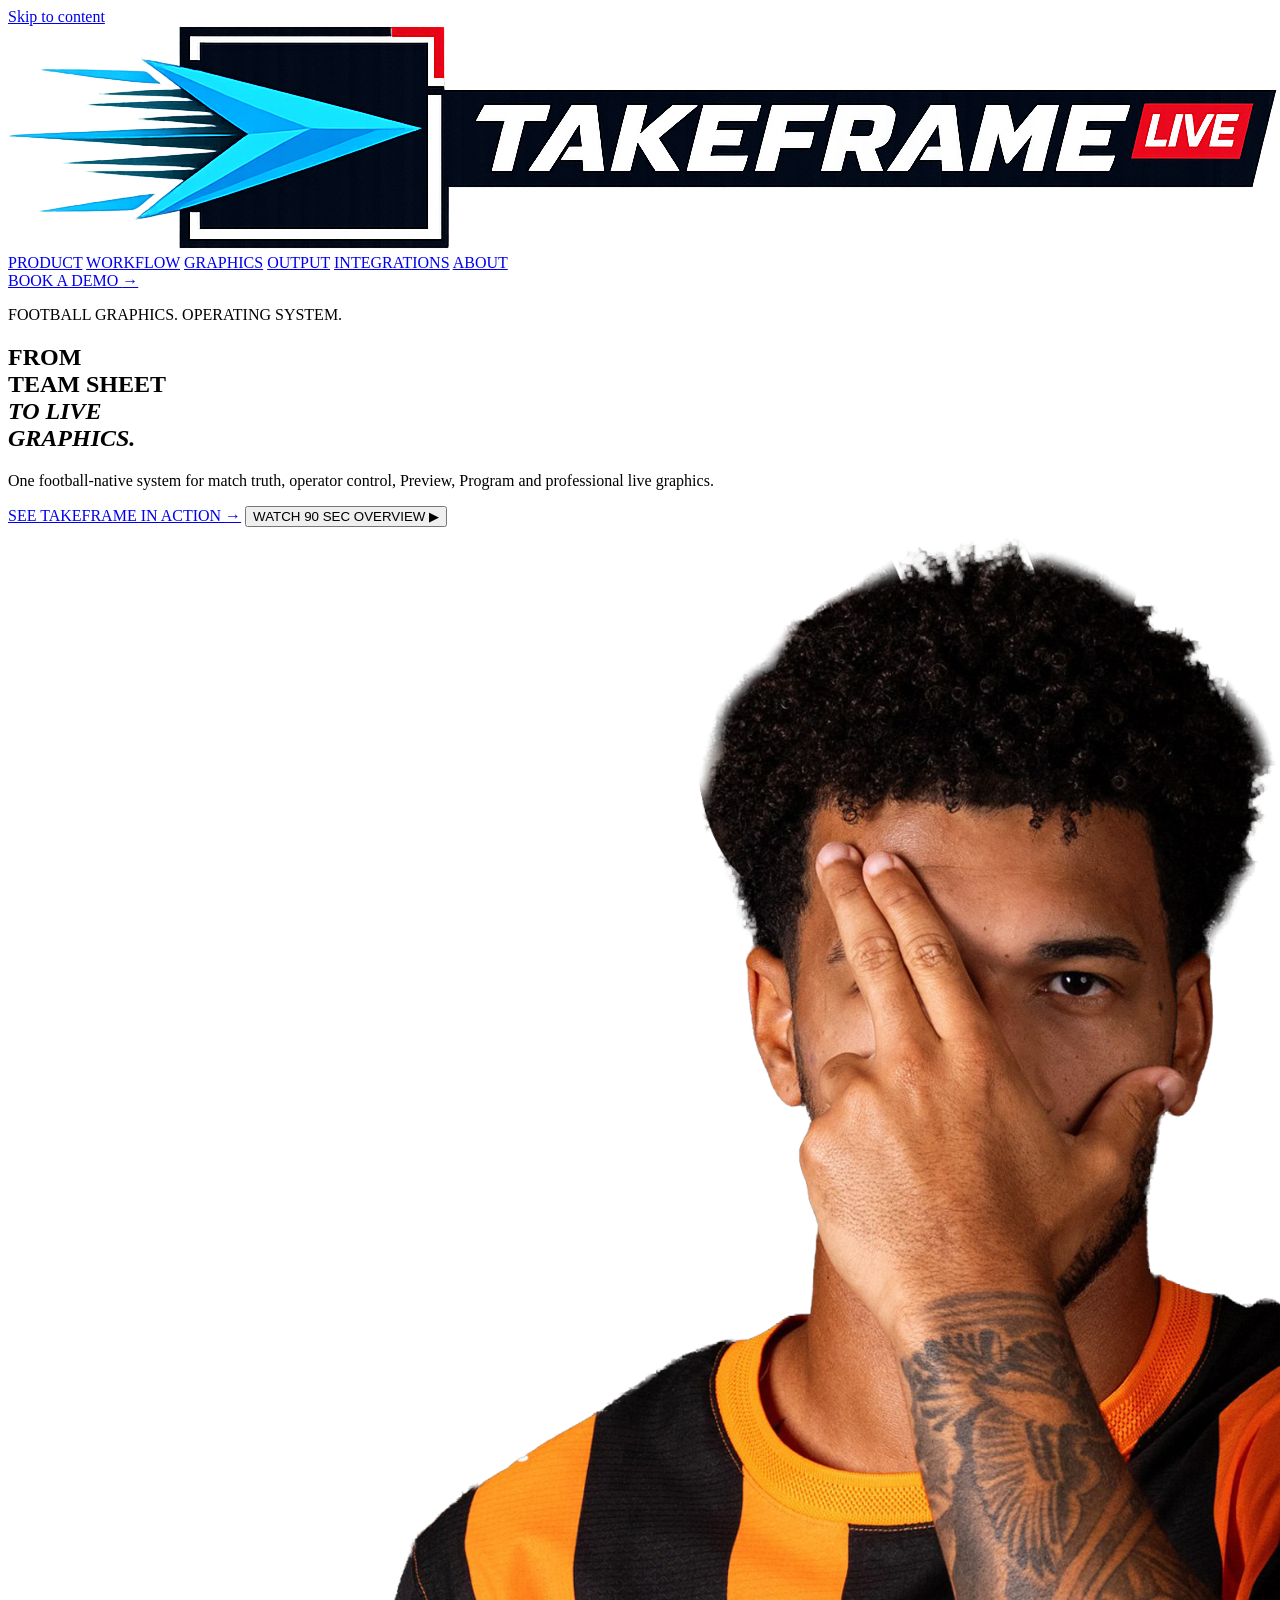
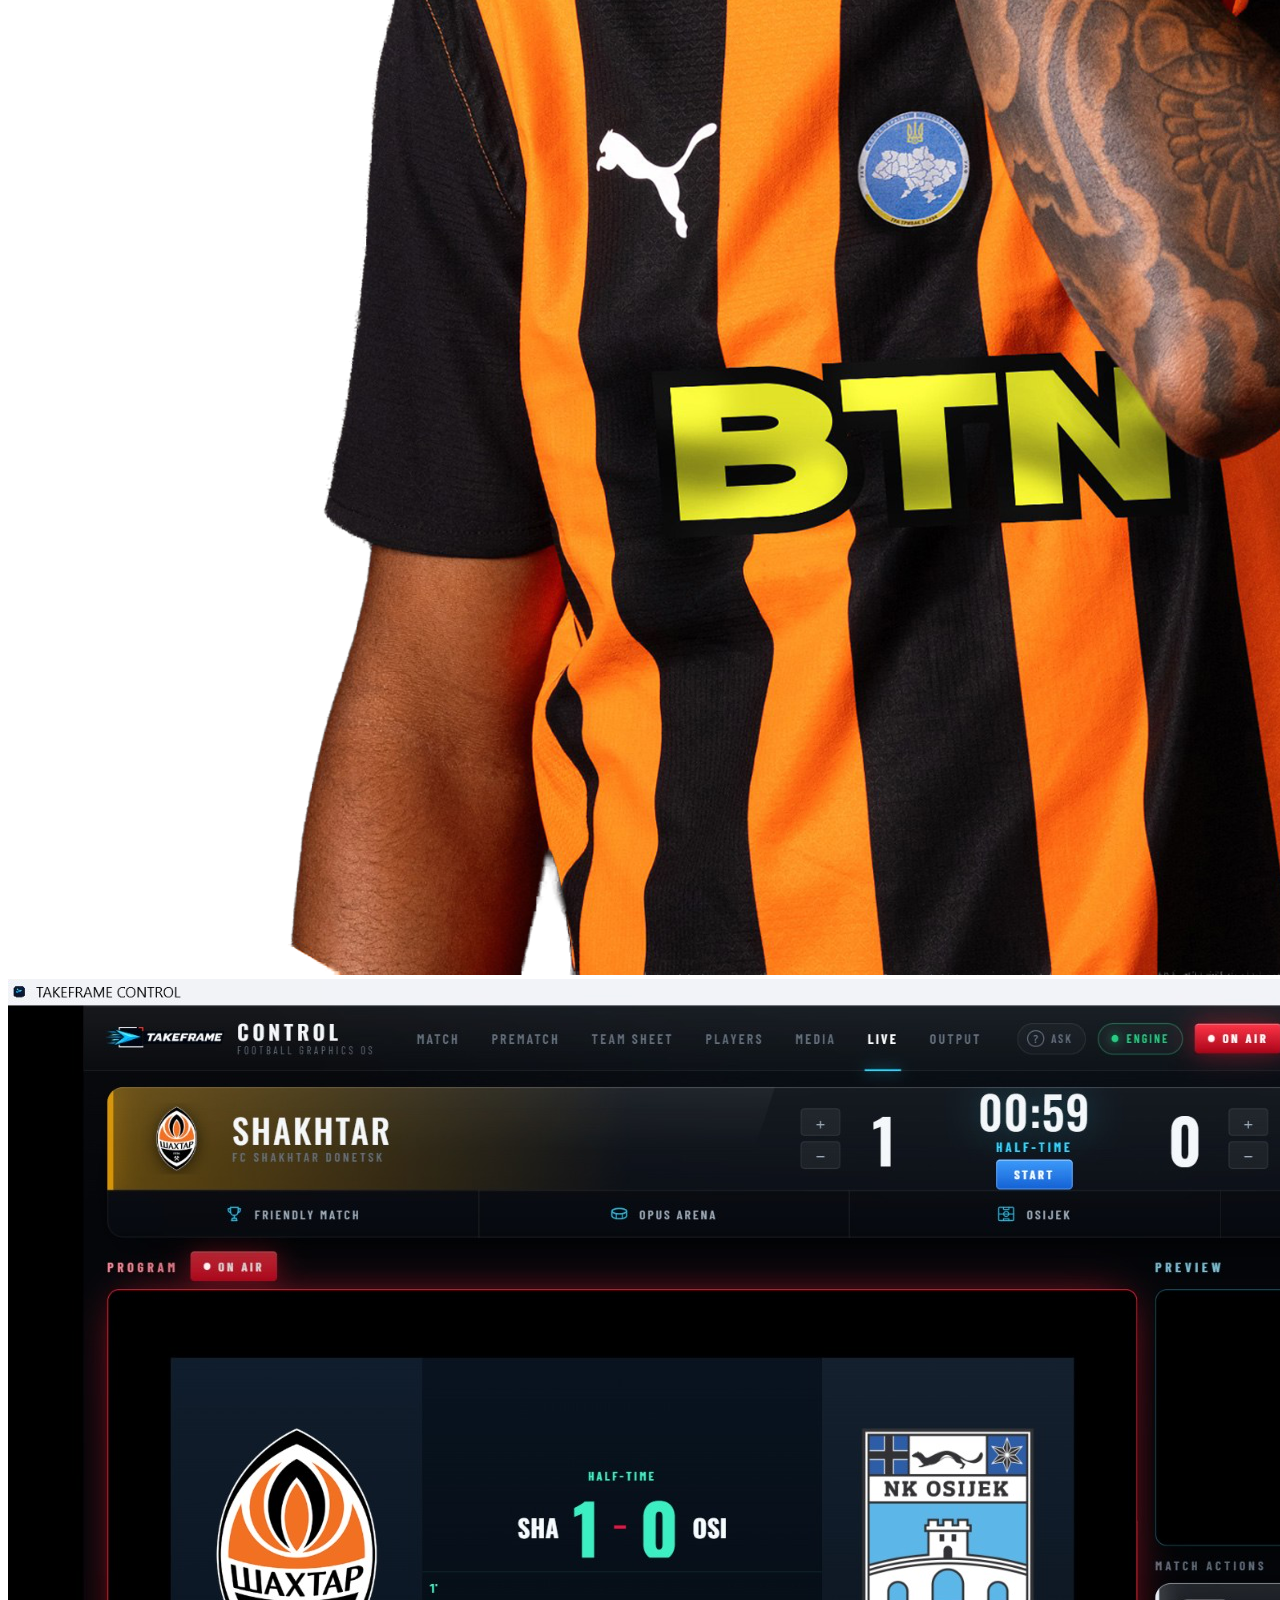
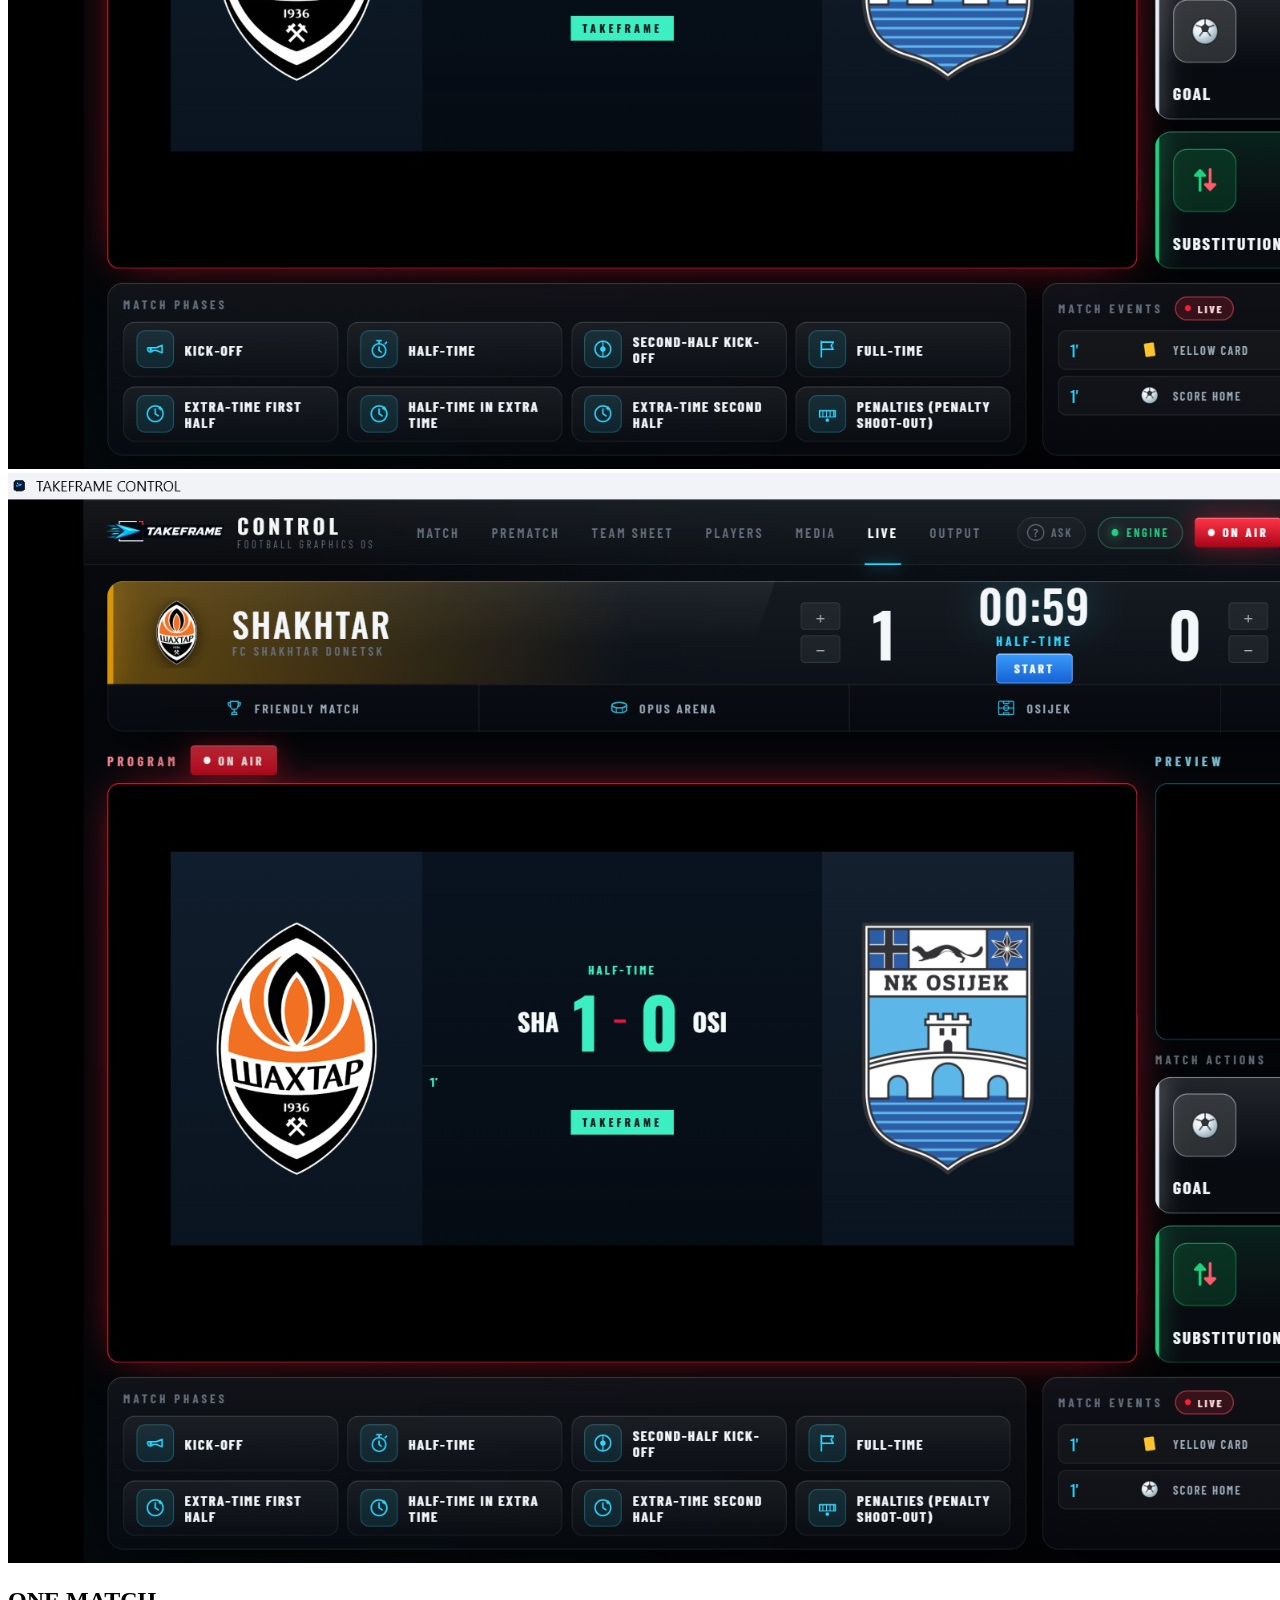
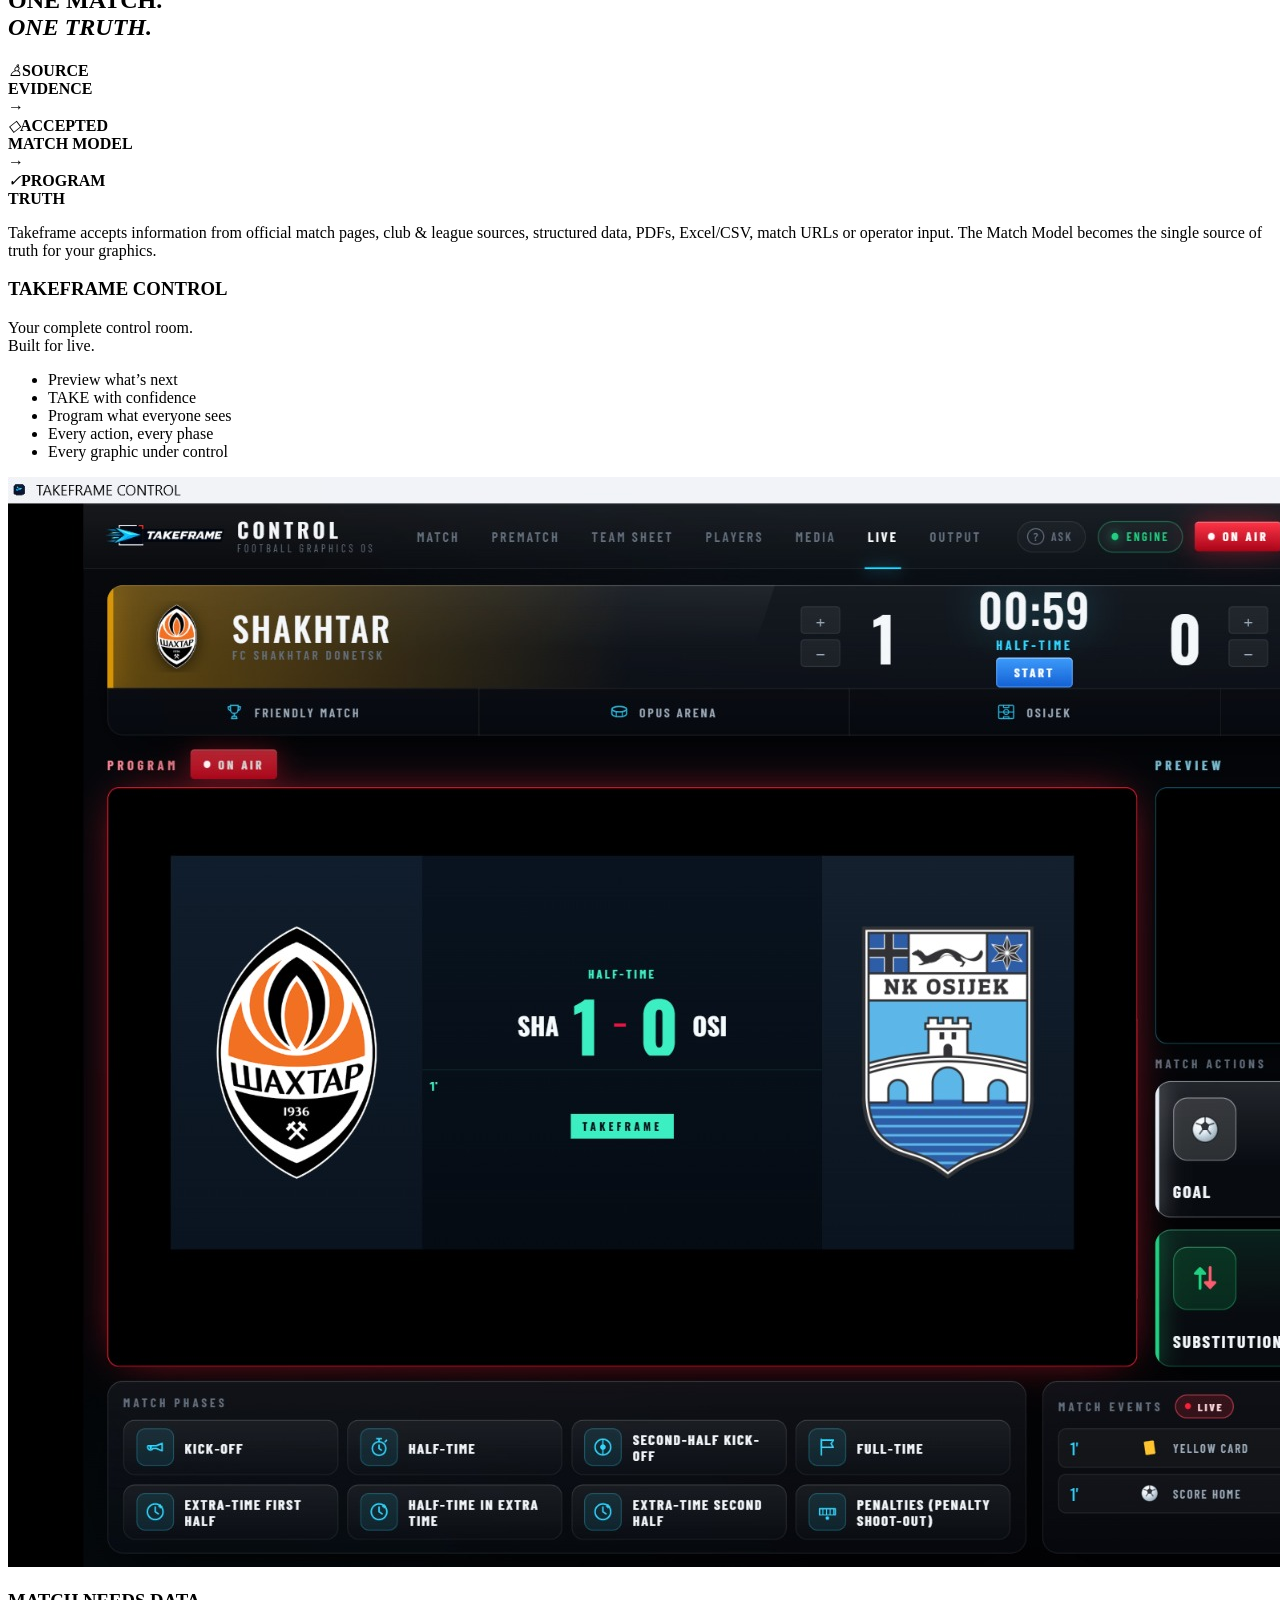
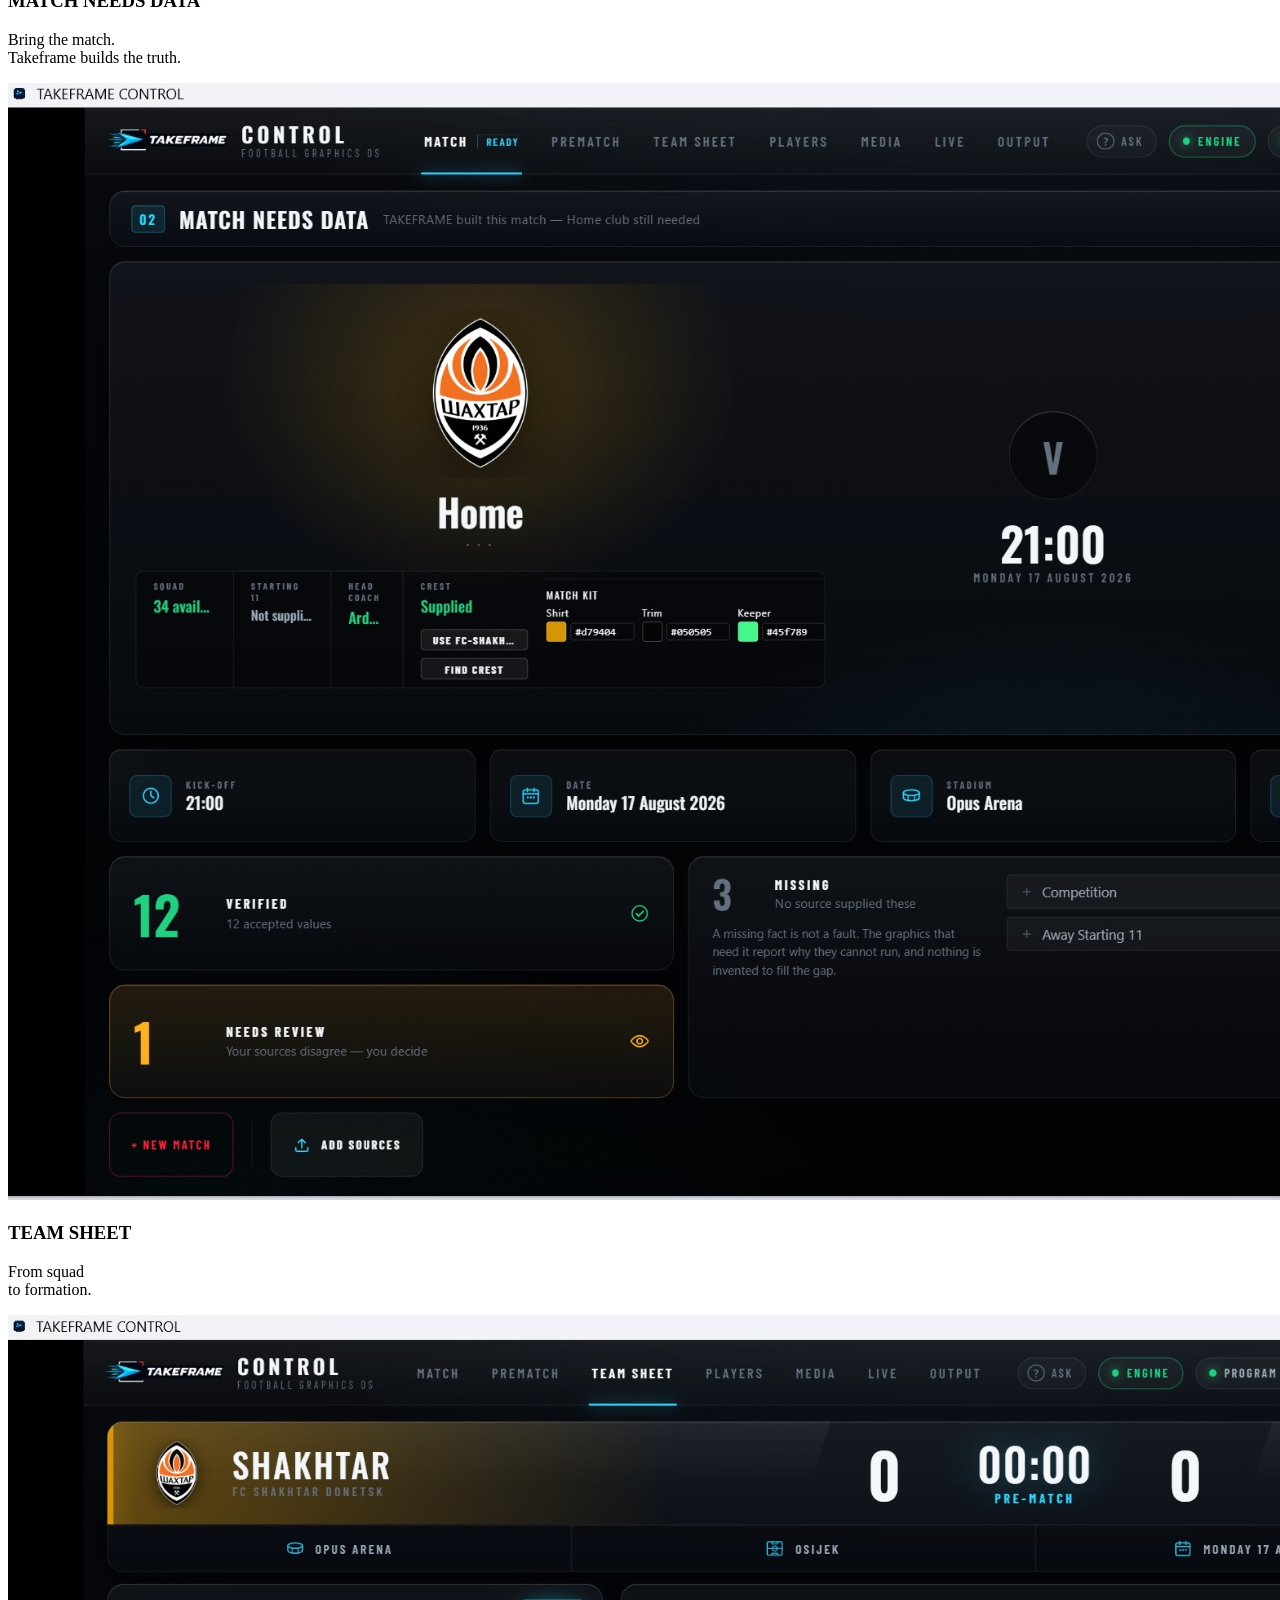
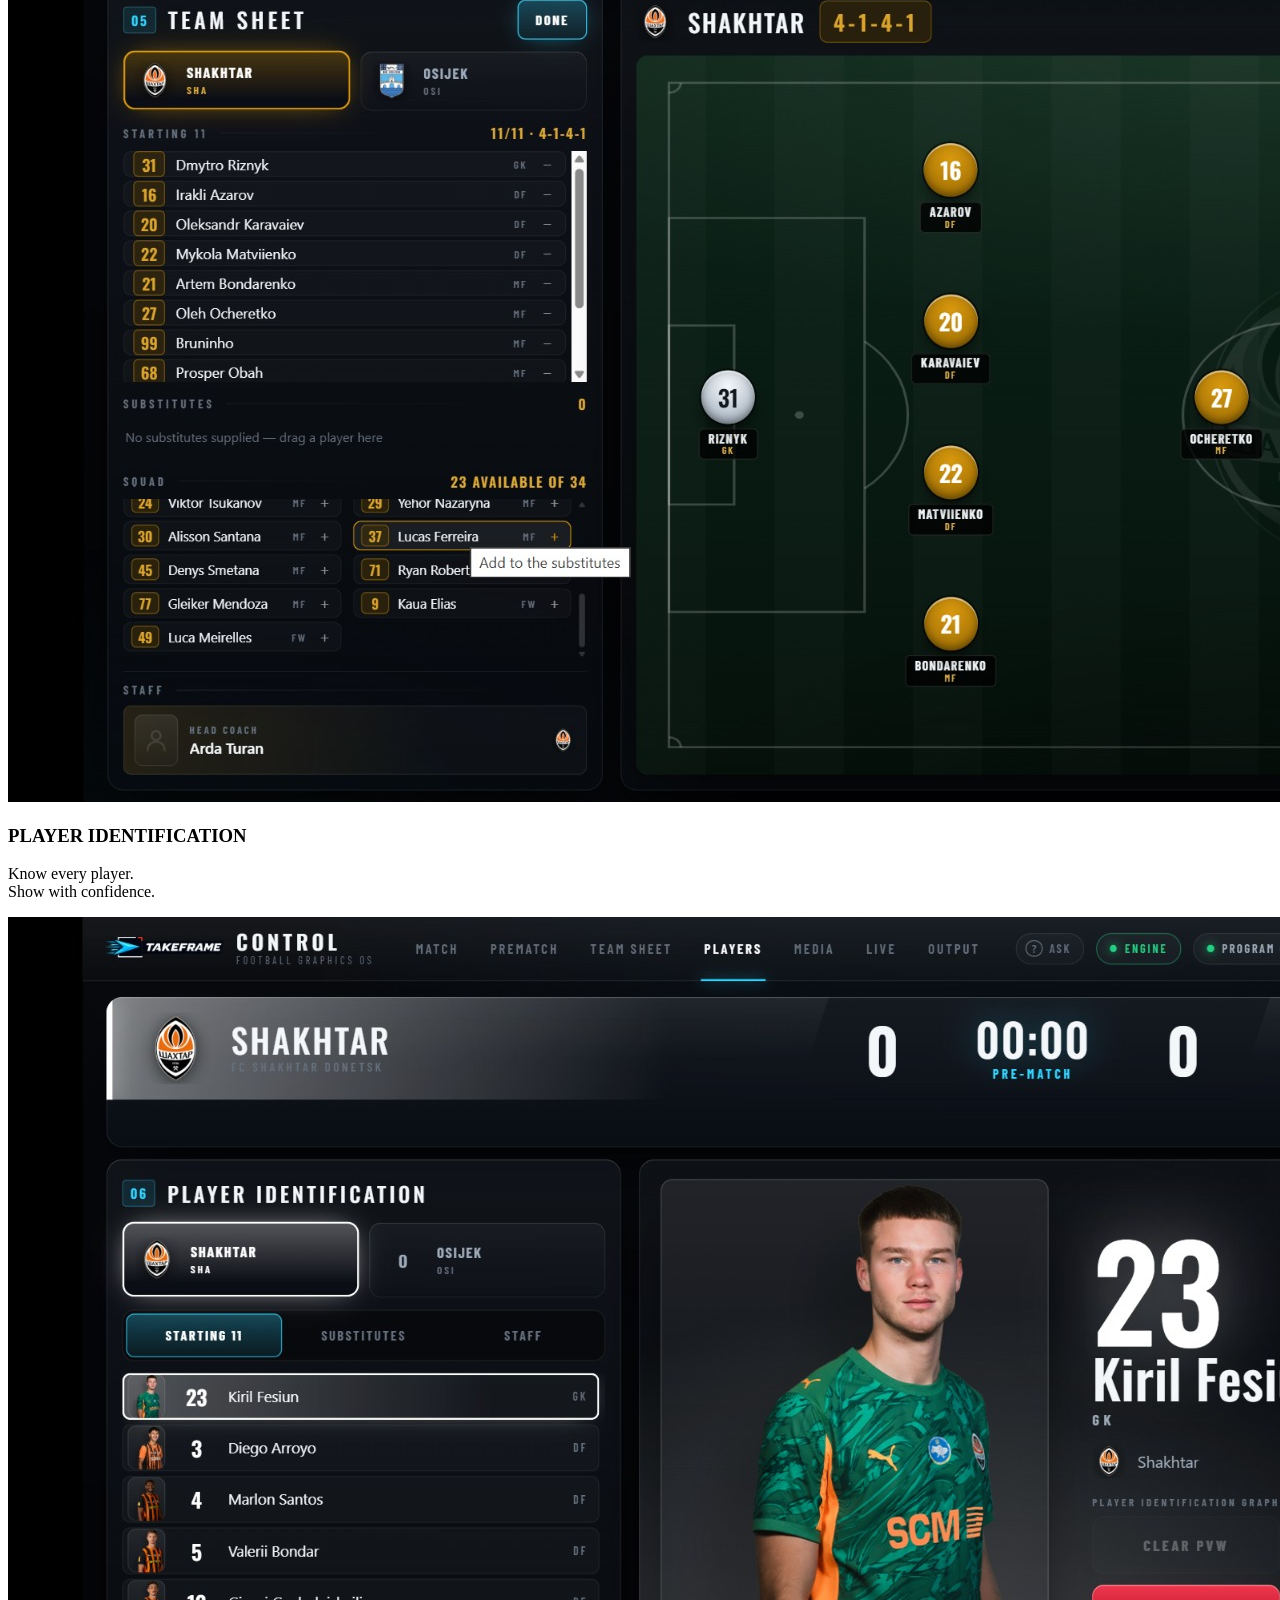
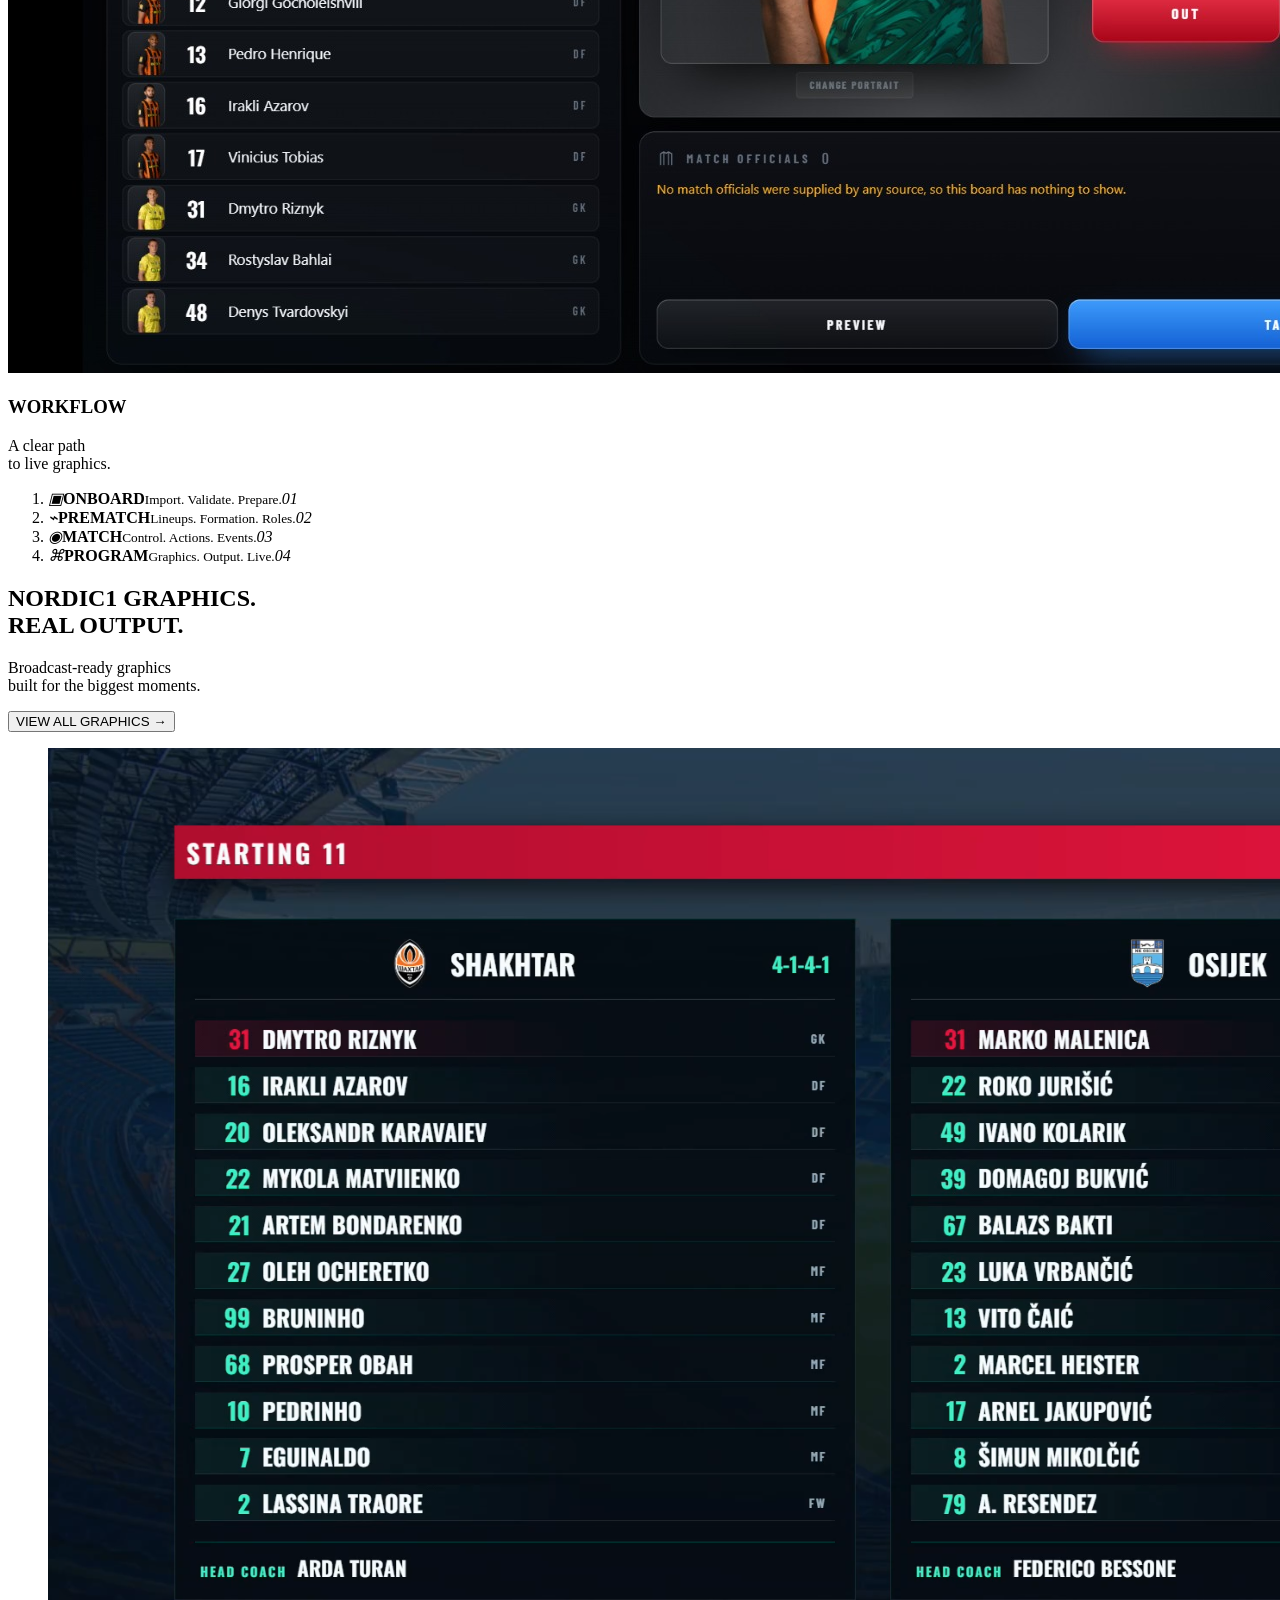
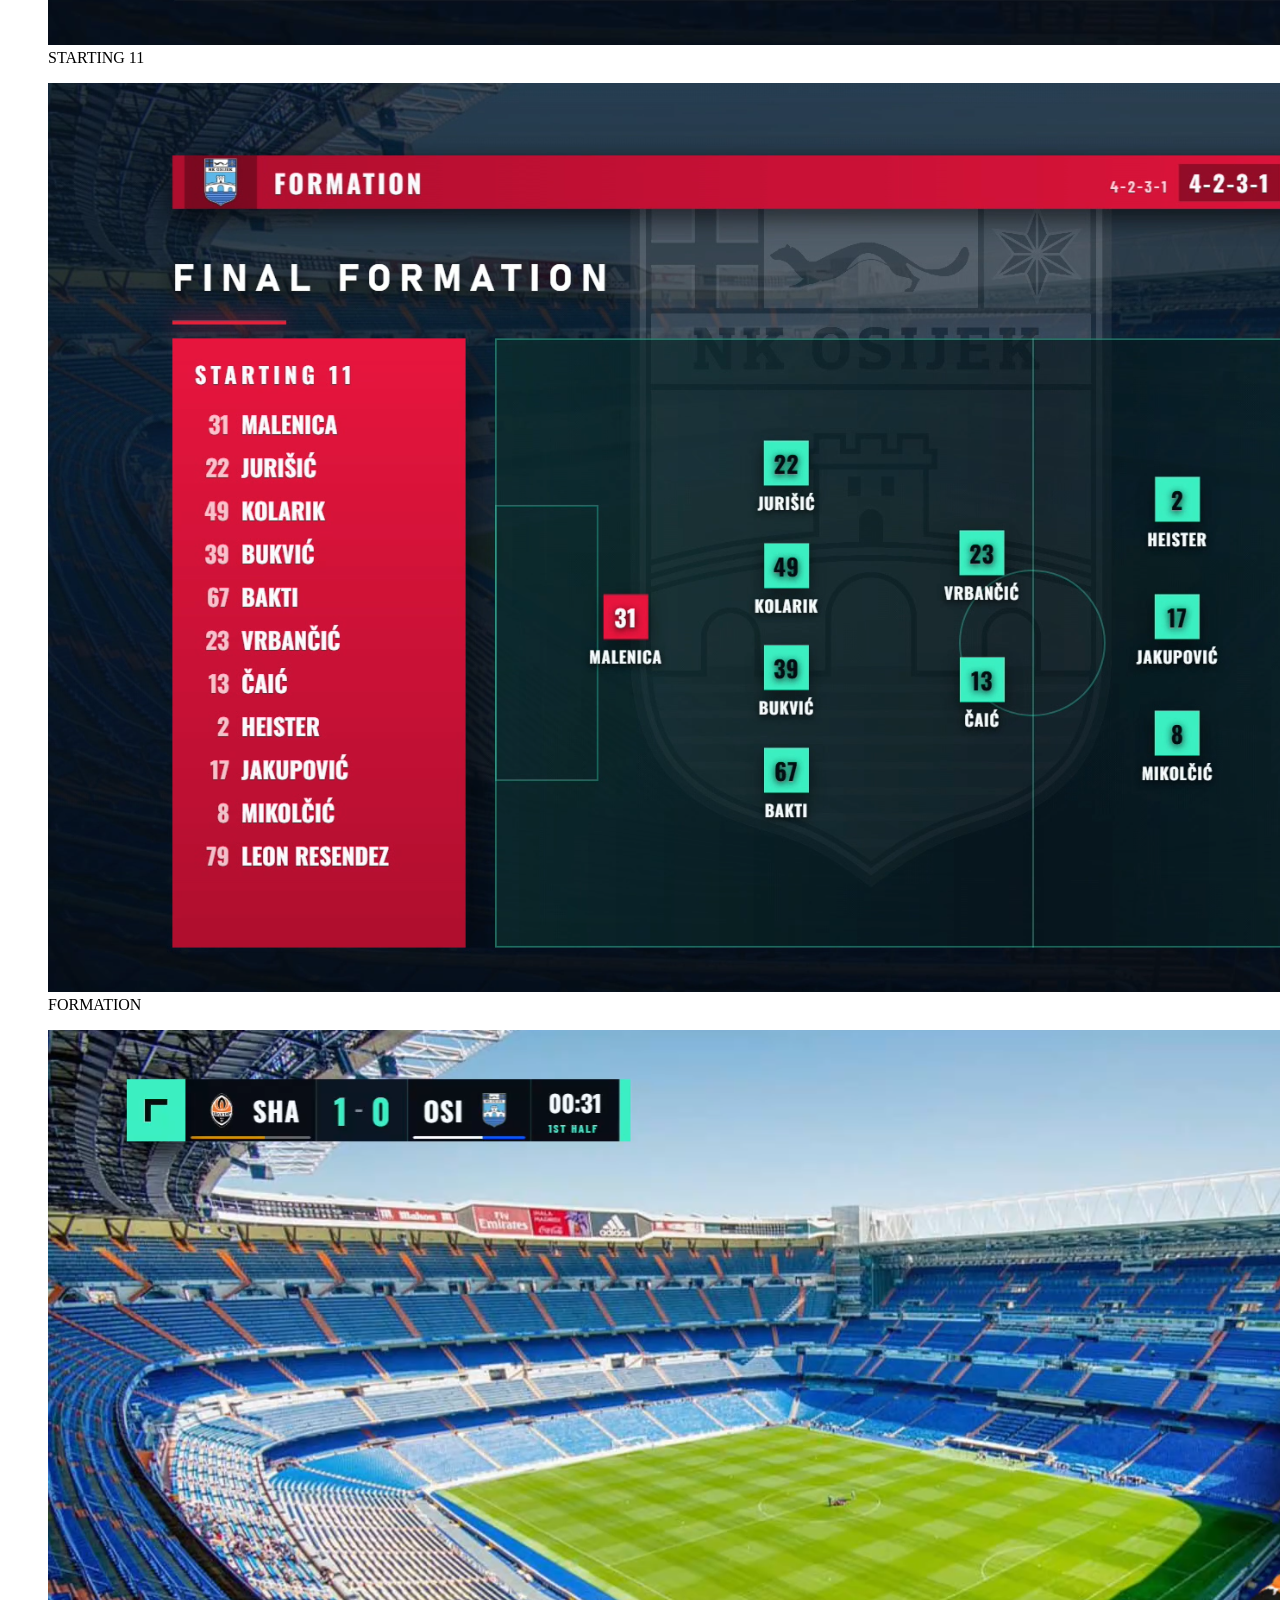
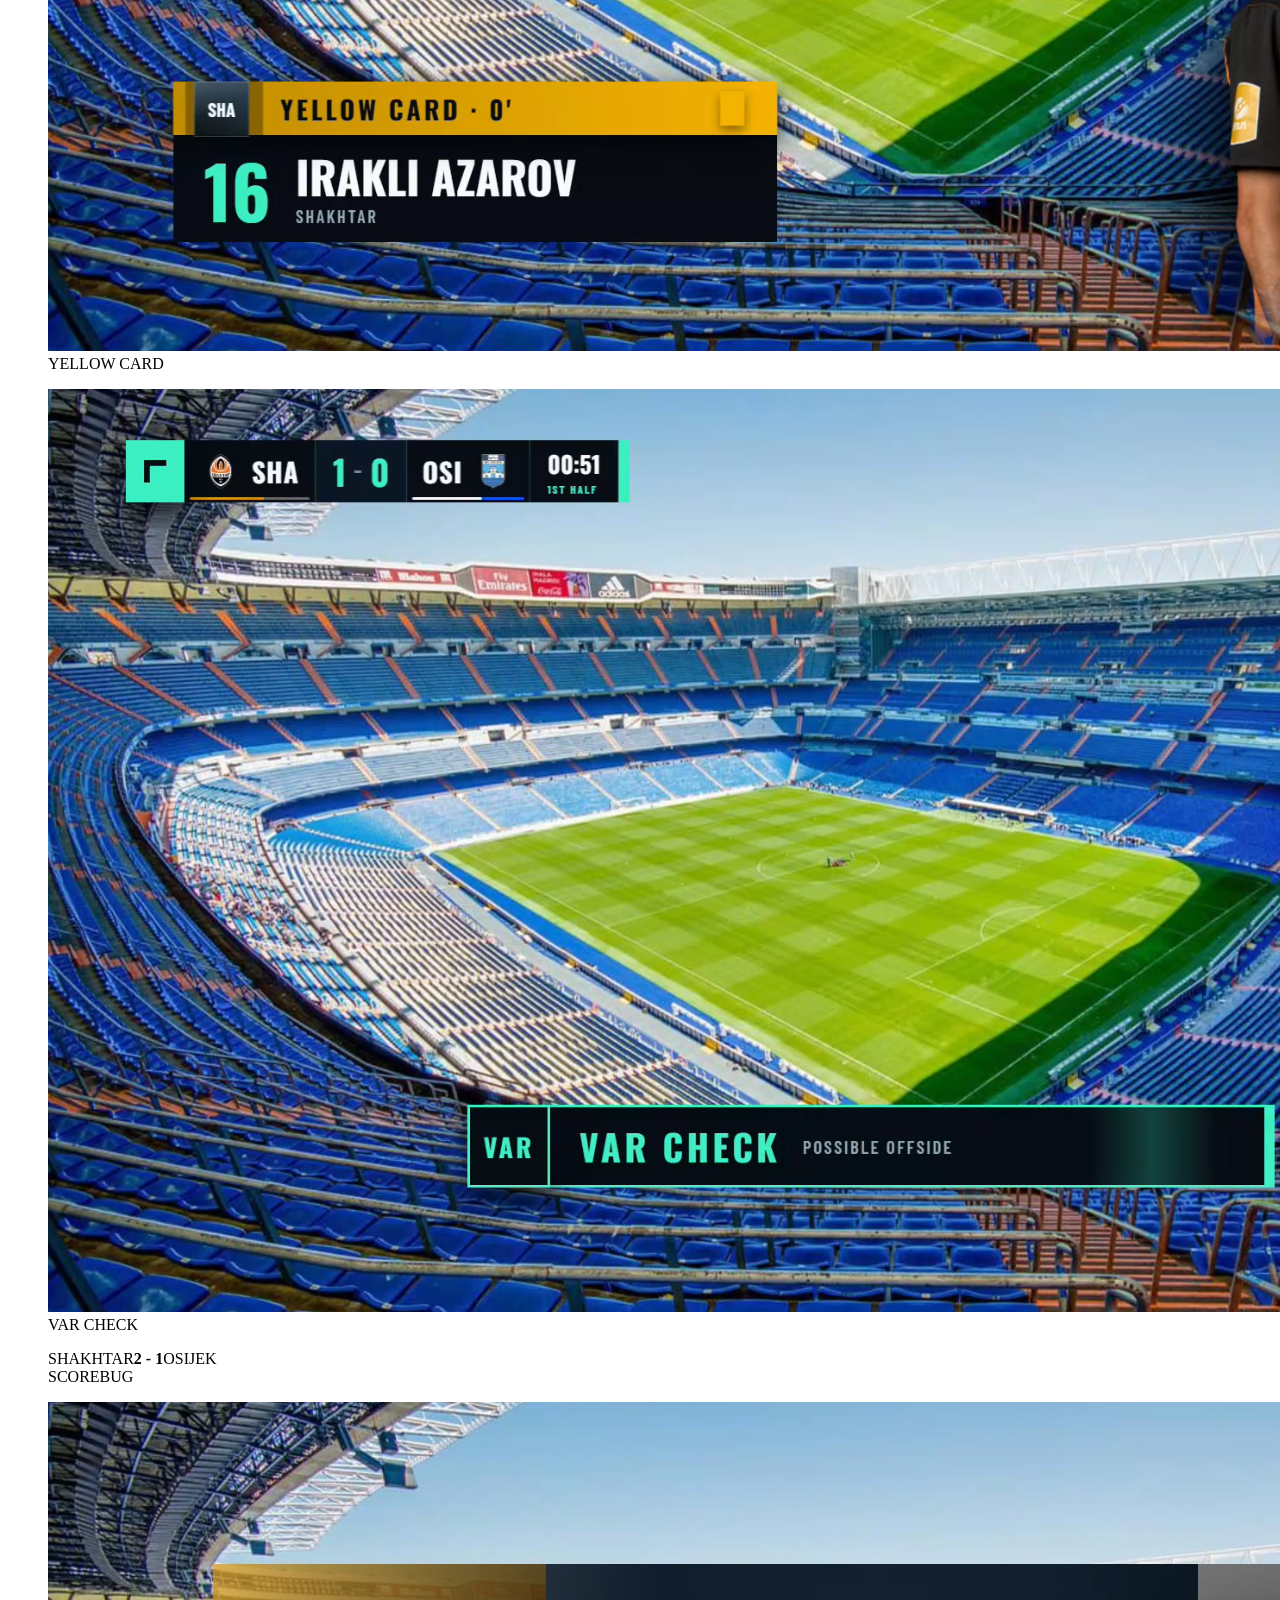
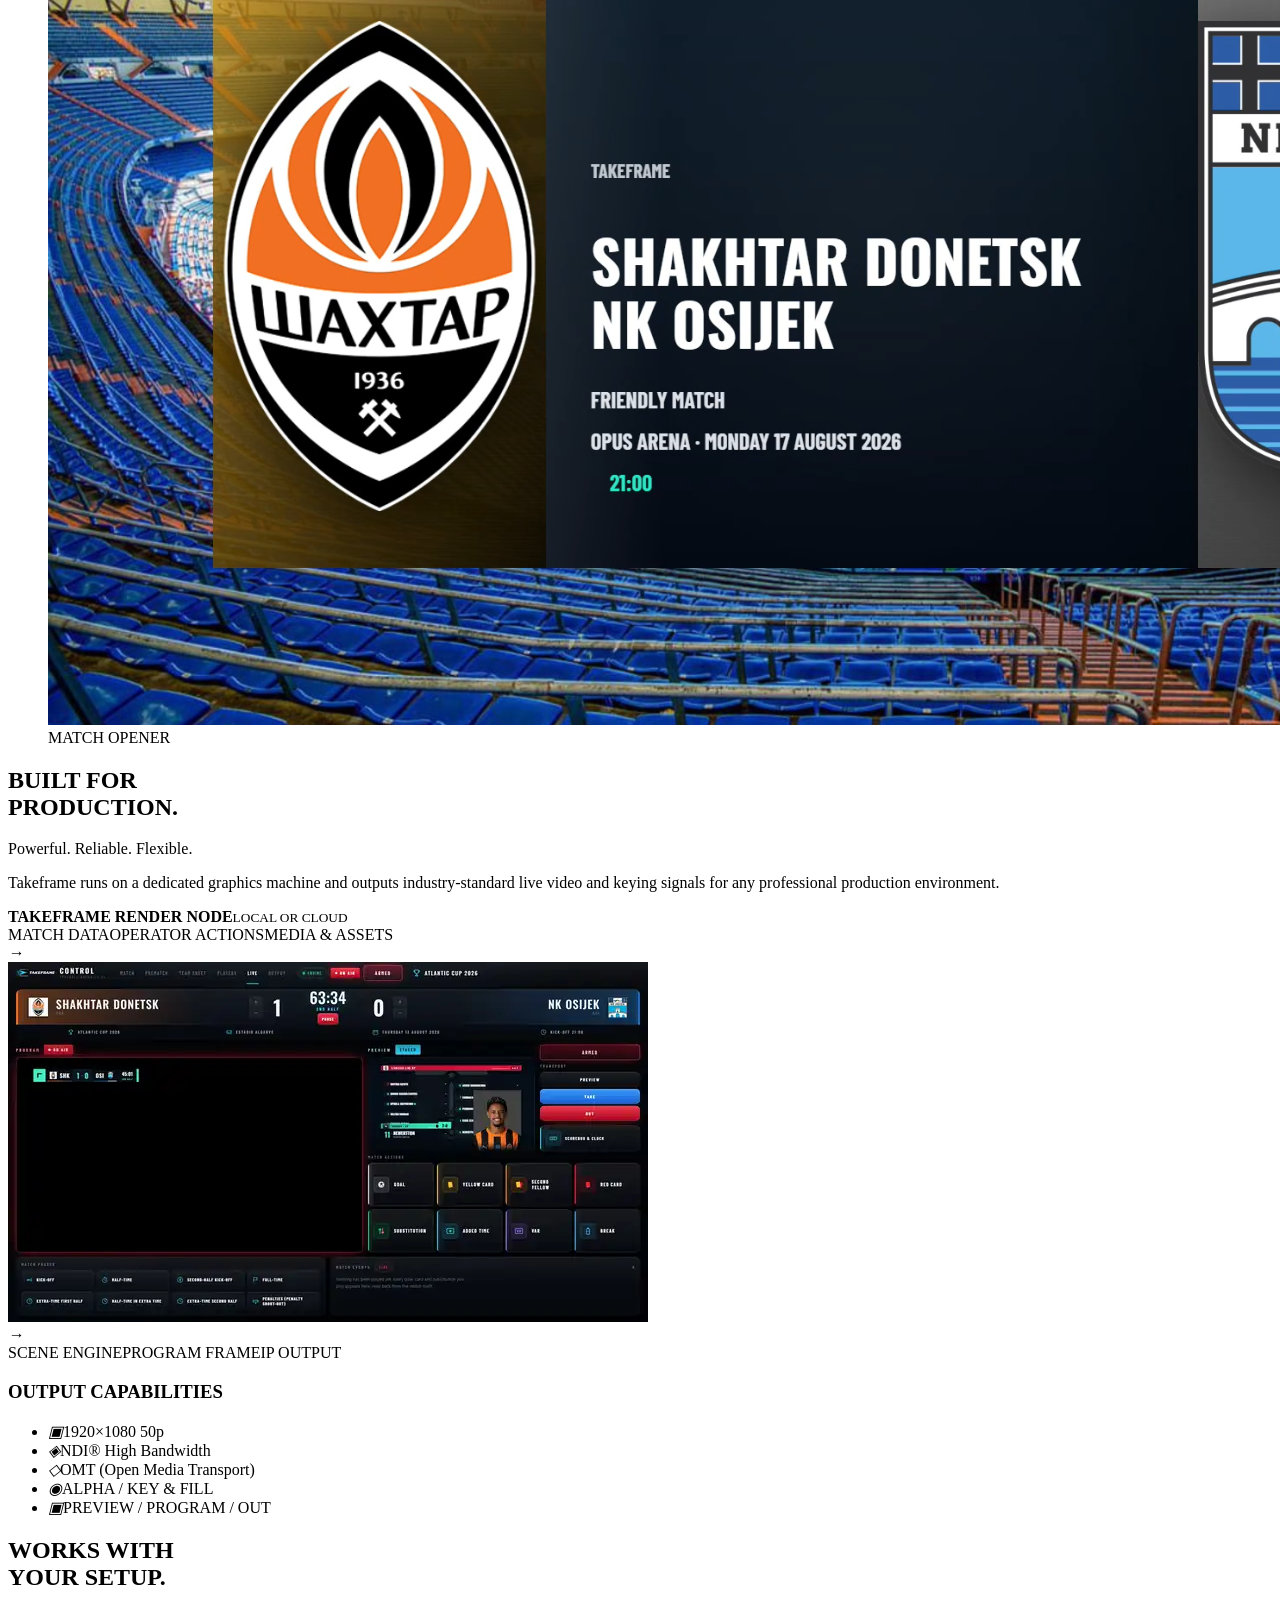
==== commit 32b3a426: "Implement approved TAKEFRAME 1:1 landing page" ====
--- a/index.html
+++ b/index.html
@@ -1,44 +1,195 @@
 <!doctype html>
 <html lang="en">
 <head>
-<meta charset="utf-8">
-<meta name="viewport" content="width=device-width,initial-scale=1,maximum-scale=1,user-scalable=no">
-<title>TAKEFRAME LIVE</title>
-<style>
-@font-face{font-family:Squadra;src:url('/fonts/squadra-black.otf') format('opentype');font-weight:900}
-@font-face{font-family:Squadra;src:url('/fonts/squadra-bold.otf') format('opentype');font-weight:700}
-:root{--bg:#020711;--panel:#061220;--line:#173750;--cyan:#16b9ff;--red:#ef2525;--muted:#b1becb;--white:#f6f8fb}
-*{box-sizing:border-box}html,body{margin:0;background:#020711;color:#fff;font-family:Arial,Helvetica,sans-serif;overflow-x:hidden}body{min-width:320px}.stage{position:relative;width:100vw;overflow:hidden;background:#020711}.page{position:absolute;left:0;top:0;width:1024px;height:1536px;transform-origin:0 0;background:#020711;overflow:hidden}.page *{box-sizing:border-box}h1,h2,h3,.nav,.btn,.cap-title,.smallcaps,.vendor b,.arch,.outputs,.finalcopy{font-family:Squadra,'Arial Narrow',Arial,sans-serif}
-.header{position:absolute;left:0;top:0;width:1024px;height:62px;z-index:50;background:linear-gradient(180deg,rgba(0,4,10,.99),rgba(0,5,12,.84));border-bottom:1px solid rgba(28,67,98,.28)}
-.logo{position:absolute;left:29px;top:18px;width:204px;height:auto}.nav{position:absolute;left:345px;top:26px;display:flex;gap:32px;font-weight:700;font-size:12px;letter-spacing:.06em}.nav a{color:#fff;text-decoration:none}.demo{position:absolute;right:26px;top:13px;width:118px;height:33px;background:linear-gradient(180deg,#f6352f,#d70f18);border:1px solid #ff4e49;box-shadow:0 0 20px rgba(255,31,36,.36);display:flex;align-items:center;justify-content:center;gap:12px;color:#fff;text-decoration:none;font-family:Squadra;font-size:13px;letter-spacing:.06em}
-.hero{position:absolute;left:0;top:0;width:1024px;height:470px;overflow:hidden;background:radial-gradient(620px 260px at 21% 60%,rgba(19,94,153,.28),transparent 68%),radial-gradient(540px 340px at 84% 32%,rgba(0,102,173,.16),transparent 72%),linear-gradient(115deg,#071321 0%,#020812 52%,#02060b 100%)}
-.hero:before{content:"";position:absolute;left:-40px;top:102px;width:360px;height:245px;background:repeating-linear-gradient(0deg,transparent 0 10px,rgba(19,160,255,.09) 10px 11px),radial-gradient(ellipse at 20% 45%,rgba(93,185,255,.35),transparent 18%);transform:skewY(-12deg);opacity:.7}.hero:after{content:"";position:absolute;left:-90px;top:162px;width:390px;height:1px;background:linear-gradient(90deg,transparent,#74cfff,transparent);box-shadow:0 0 16px #1aa7ff;transform:rotate(-7deg)}
-.player{position:absolute;left:39px;top:51px;width:248px;height:auto;filter:drop-shadow(0 18px 32px rgba(0,0,0,.65))}.hero-copy{position:absolute;left:291px;top:85px;width:230px}.eyebrow{font-family:Squadra;font-size:13px;line-height:1.1;letter-spacing:.08em;color:#23b6ff;margin:0 0 10px}.hero h1{margin:0;font-size:47px;line-height:.89;letter-spacing:-.02em;font-weight:900}.hero h1 span{display:block}.hero h1 .red{color:#ef2924}.lede{font-size:12px;line-height:1.45;color:#d3d9de;width:220px;margin:12px 0 0}.actions{margin-top:21px;display:grid;gap:12px}.btn{width:178px;height:33px;display:flex;align-items:center;justify-content:space-between;padding:0 13px;color:#fff;text-decoration:none;font-size:11px;letter-spacing:.04em;border:1px solid #38536a;background:rgba(2,9,15,.76)}.btn.red{background:linear-gradient(180deg,#f12c26,#d81218);border-color:#ff4a44;box-shadow:0 0 18px rgba(255,35,35,.22)}
-.monitor{position:absolute;left:521px;top:60px;width:477px;height:359px;border:1px solid #3c4751;border-radius:4px;background:#060a0d;padding:10px 11px 12px;box-shadow:0 24px 45px rgba(0,0,0,.58);transform:perspective(1100px) rotateY(-1.4deg) rotateX(.5deg)}.monitor img{width:100%;height:100%;object-fit:cover;border-radius:2px}.stand-neck{position:absolute;left:720px;top:418px;width:78px;height:25px;background:linear-gradient(90deg,#0b0f13,#2a2e33,#0a0d11);transform:skewX(-6deg)}.stand-base{position:absolute;left:610px;top:442px;width:285px;height:10px;background:linear-gradient(180deg,#252a2f,#090b0e);clip-path:polygon(8% 0,92% 0,100% 100%,0 100%)}
-.truth{position:absolute;left:0;top:470px;width:1024px;height:121px;background:linear-gradient(90deg,#03101d,#020812 55%,#03101d);border-top:1px solid #193952;border-bottom:1px solid #193952}.truth h2{position:absolute;left:41px;top:23px;margin:0;font-size:31px;line-height:1.02}.truth h2 em{font-style:normal;color:#ef2b2b}.truth-flow{position:absolute;left:259px;top:35px;width:430px;height:62px;display:flex;align-items:center;justify-content:space-between}.node{display:flex;align-items:center;gap:12px}.node .ico{width:35px;height:35px;border:1px solid #16b9ff;display:grid;place-items:center;color:#16b9ff;font-size:18px;clip-path:polygon(50% 0,100% 30%,100% 100%,0 100%,0 30%)}.node b{font-family:Squadra;font-size:11px;line-height:1.15;letter-spacing:.03em}.arrow{color:#fff;font-size:24px;font-weight:300}.truth p{position:absolute;left:713px;top:21px;width:270px;margin:0;padding-left:14px;border-left:1px solid #20374c;color:#cbd4dc;font-size:12px;line-height:1.55}
-.control{position:absolute;left:0;top:591px;width:1024px;height:278px;background:radial-gradient(510px 250px at 76% 55%,rgba(16,103,162,.18),transparent 72%),linear-gradient(180deg,#06101a,#030a12)}.control:before{content:"";position:absolute;left:0;right:0;bottom:0;height:210px;opacity:.28;background:repeating-radial-gradient(ellipse at 55% 100%,transparent 0 20px,rgba(39,121,178,.25) 20px 22px),linear-gradient(10deg,transparent 0 46%,rgba(44,137,198,.2) 46% 47%,transparent 47% 100%)}.control-copy{position:absolute;left:40px;top:24px;width:210px}.control-copy h2{font-size:28px;line-height:.95;margin:0}.control-copy h2 span{display:block;color:#16b9ff}.control-copy p{font-size:12px;line-height:1.45;color:#e1e5e8;margin:9px 0 12px}.control-copy ul{list-style:none;margin:0;padding:0;display:grid;gap:9px;color:#cbd5dc;font-size:11px}.control-copy li:before{content:"✓";color:#16b9ff;font-weight:900;margin-right:10px}.control-screen{position:absolute;left:307px;top:12px;width:472px;height:258px;background:#04090e;border:1px solid #17394f;padding:8px;box-shadow:0 18px 35px rgba(0,0,0,.38)}.control-screen img{width:100%;height:100%;object-fit:cover}
-.cards{position:absolute;left:16px;top:870px;width:992px;height:210px;display:grid;grid-template-columns:254px 225px 252px 235px;gap:10px}.card{border:1px solid #20425b;background:linear-gradient(180deg,#081725,#05101a);border-radius:5px;padding:11px 12px;color:#fff;overflow:hidden}.cap-title{height:26px;display:flex;align-items:center;gap:9px;color:#19b9ff;font-size:13px;letter-spacing:.04em}.cap-title i{font-style:normal;border:1px solid #1f7fae;width:22px;height:22px;display:grid;place-items:center;font-size:11px}.card>p{margin:0 0 8px 31px;color:#aebbc6;font-size:10px}.card img{width:100%;height:117px;object-fit:cover;border:1px solid #152b3d}.statsline{height:28px;margin-top:7px;border-top:1px solid #163248;display:flex;align-items:center;justify-content:space-around;color:#9fb1bd;font-size:8px}.statsline b{font-size:14px;color:#4ae3aa}.statsline b:nth-of-type(2){color:#e4e5e7}.statsline b:nth-of-type(3){color:#f4b33a}.workflow ol{list-style:none;padding:0;margin:5px 0 0;display:grid;gap:5px}.workflow li{height:34px;border:1px solid #16334a;border-radius:4px;display:grid;grid-template-columns:28px 1fr 24px;grid-template-rows:17px 13px;align-items:center;padding:2px 7px}.workflow li .wi{grid-row:1/3;width:20px;height:20px;border:1px solid #4b667a;display:grid;place-items:center;border-radius:3px;font-size:10px}.workflow li b{font-size:9px;letter-spacing:.02em}.workflow li small{font-size:7px;color:#90a3b1}.workflow li em{grid-column:3;grid-row:1/3;color:#16b9ff;font-family:Squadra;font-style:normal;font-size:15px}
-.graphics{position:absolute;left:16px;top:1095px;width:992px;height:149px;border:1px solid #1c3b53;background:linear-gradient(90deg,#061421,#020a12 62%,#070c12);border-radius:4px;display:grid;grid-template-columns:188px 1fr;padding:10px 11px}.gintro{padding:3px 10px}.gintro h2{font-size:18px;line-height:1;margin:0 0 10px}.gintro p{font-size:10px;line-height:1.45;color:#b7c3cc;width:130px;margin:0 0 12px}.gintro a{width:128px;height:30px;border:1px solid #35566d;display:flex;align-items:center;justify-content:center;color:#fff;text-decoration:none;font-family:Squadra;font-size:10px}.grow{display:grid;grid-template-columns:repeat(6,1fr);gap:7px}.g{position:relative;border:1px solid #24516c;background:#030910;border-radius:4px;overflow:hidden}.g img{width:100%;height:103px;object-fit:cover}.g figcaption{height:23px;display:grid;place-items:center;margin:0;font-family:Squadra;font-size:9px;letter-spacing:.08em;color:#e6ebef}.scorebug{height:103px;background:radial-gradient(circle at 20% 50%,rgba(255,120,0,.2),transparent 33%),linear-gradient(135deg,#08101a,#120a0a);display:flex;align-items:center;justify-content:center}.scorebug .sb{width:115px;border:1px solid #d62a27;background:#090e14;padding:7px 8px;font-size:8px;font-family:Squadra;text-align:center}.scorebug .sb b{display:block;font-size:13px;margin:3px 0}.scorebug .sb span{color:#b4c2cc}
-.production{position:absolute;left:16px;top:1253px;width:992px;height:151px;border:1px solid #1a3c54;background:linear-gradient(90deg,#061421,#020911 64%,#07101a);border-radius:4px}.prod-copy{position:absolute;left:22px;top:17px;width:205px}.prod-copy h2{margin:0;font-size:29px;line-height:.9}.prod-copy .cyan{font-size:11px;color:#16b9ff;margin:7px 0 5px}.prod-copy p{font-size:9px;color:#b8c5cf;line-height:1.35;margin:0}.arch{position:absolute;left:257px;top:15px;width:496px;height:123px}.arch-title{text-align:center;font-size:11px;letter-spacing:.06em;margin-bottom:2px}.arch-sub{text-align:center;font-family:Arial;font-size:7px;color:#99aaba;margin-bottom:8px}.arch-row{display:grid;grid-template-columns:122px 24px 168px 24px 122px;align-items:center;gap:4px}.stack{display:grid;gap:8px}.stack span{height:27px;border:1px solid #365064;border-radius:3px;display:grid;place-items:center;font-size:8px}.acenter{height:85px;border:1px solid #213c52;background:radial-gradient(circle at 55% 50%,rgba(0,180,255,.35),transparent 30%),linear-gradient(135deg,#0a1b2a,#050a0e 60%);display:grid;place-items:center;text-align:center;box-shadow:inset 0 0 35px rgba(0,151,255,.14)}.acenter b{font-size:13px}.acenter small{font-family:Arial;color:#7fbde2;font-size:7px}.aarr{text-align:center;font-size:25px}.outputs{position:absolute;right:18px;top:10px;width:180px;height:130px;border-left:1px solid #1e3a50;padding-left:25px}.outputs h3{font-family:Squadra;font-size:10px;color:#16b9ff;margin:0 0 11px}.outputs ul{list-style:none;margin:0;padding:0;display:grid;gap:9px;font-size:9px}.outputs li:before{content:"◈";color:#fff;margin-right:10px}
-.integrations{position:absolute;left:16px;top:1412px;width:992px;height:58px;border:1px solid #1a3b53;background:#05101a;border-radius:3px;display:grid;grid-template-columns:205px repeat(6,1fr);gap:8px;align-items:center;padding:5px 12px}.iset h2{font-size:17px;line-height:.85;margin:0}.iset p{font-size:7px;color:#9fb0bc;margin:4px 0 0}.vendor{height:43px;border:1px solid #1d3a50;display:grid;place-items:center;text-align:center;background:#06101a}.vendor b{font-size:18px;letter-spacing:-.03em}.vendor small{font-size:7px;color:#c1cbd2}.vendor:nth-of-type(3) b{color:#ef2b2b;font-style:italic}.vendor:nth-of-type(2) b{color:#fff}.vendor:nth-of-type(4) b{color:#fff}.vendor:nth-of-type(6) b{color:#fff}.vendor:nth-of-type(7) b{font-size:13px}
-.final{position:absolute;left:0;top:1477px;width:1024px;height:59px;border-top:1px solid #1a3a51;background:linear-gradient(110deg,#081422 0%,#020911 52%,#230507 100%);overflow:hidden}.final:before{content:"";position:absolute;left:-20px;top:-20px;width:390px;height:100px;background:repeating-linear-gradient(-40deg,transparent 0 10px,rgba(0,145,255,.20) 10px 11px)}.final:after{content:"";position:absolute;right:-20px;top:-20px;width:380px;height:100px;background:repeating-linear-gradient(40deg,transparent 0 11px,rgba(255,30,30,.18) 11px 12px)}.final h2{position:absolute;left:136px;top:7px;margin:0;font-size:27px;line-height:.9;z-index:2}.final h2 em{color:#ef2924;font-style:normal}.final p{position:absolute;left:418px;top:15px;margin:0;color:#c9d2d9;font-size:10px;line-height:1.25;z-index:2}.final a{position:absolute;left:657px;top:10px;width:216px;height:40px;background:linear-gradient(180deg,#f12625,#d91218);border:1px solid #ff4945;display:flex;align-items:center;justify-content:center;gap:28px;color:#fff;text-decoration:none;font-family:Squadra;font-size:12px;z-index:2;box-shadow:0 0 18px rgba(255,20,30,.25)}
-</style>
+  <meta charset="utf-8">
+  <meta name="viewport" content="width=device-width,initial-scale=1,maximum-scale=1,user-scalable=no">
+  <title>TAKEFRAME LIVE — Football Graphics Operating System</title>
+  <meta name="description" content="TAKEFRAME LIVE is the football-native operating system for match truth, operator control and professional live graphics.">
+  <link rel="icon" href="/assets/favicon.png">
+  <link rel="preload" as="image" href="/assets/hero-player.png">
+  <link rel="preload" as="image" href="/assets/media/control-live.jpg">
+  <link rel="stylesheet" href="/approved-1to1.css?v=1">
 </head>
 <body>
-<div class="stage" id="stage"><div class="page" id="page">
-  <section class="hero">
-    <header class="header"><img class="logo" src="/assets/logo.png" alt="TAKEFRAME LIVE"><nav class="nav"><a href="#">PRODUCT</a><a href="#">WORKFLOW</a><a href="#">GRAPHICS</a><a href="#">OUTPUT</a><a href="#">INTEGRATIONS</a><a href="#">ABOUT</a></nav><a class="demo" href="mailto:hello@takeframe.live?subject=TAKEFRAME%20Demo">BOOK A DEMO <span>→</span></a></header>
-    <img class="player" src="/assets/hero-player.png" alt="Football player">
-    <div class="hero-copy"><p class="eyebrow">FOOTBALL GRAPHICS<br>OPERATING SYSTEM</p><h1><span>FROM</span><span>TEAM SHEET</span><span class="red">TO LIVE</span><span class="red">GRAPHICS.</span></h1><p class="lede">One platform for match truth, operator control, and professional live graphics — from kickoff to full-time.</p><div class="actions"><a class="btn red" href="#">SEE TAKEFRAME IN ACTION <b>→</b></a><a class="btn" href="#">WATCH 90 SEC OVERVIEW <b>◯</b></a></div></div>
-    <div class="monitor"><img src="/assets/media/control-live.jpg" alt="TAKEFRAME CONTROL"></div><div class="stand-neck"></div><div class="stand-base"></div>
-  </section>
-  <section class="truth"><h2>ONE MATCH.<br><em>ONE TRUTH.</em></h2><div class="truth-flow"><div class="node"><span class="ico">♙</span><b>SOURCE<br>EVIDENCE</b></div><span class="arrow">→</span><div class="node"><span class="ico">◇</span><b>ACCEPTED<br>MATCH MODEL</b></div><span class="arrow">→</span><div class="node"><span class="ico">✓</span><b>PROGRAM<br>TRUTH</b></div></div><p>Takeframe accepts information from official match pages, club &amp; league sources, structured data, PDFs, Excel/CSV, match URLs or operator input. The Match Model becomes the single source of truth for your graphics.</p></section>
-  <section class="control"><div class="control-copy"><h2>TAKEFRAME<span>CONTROL</span></h2><p>Your complete control room.<br>Built for live.</p><ul><li>Preview what’s next</li><li>TAKE with confidence</li><li>Program what everyone sees</li><li>Every action, every phase</li><li>Every graphic under control</li></ul></div><div class="control-screen"><img src="/assets/media/control-live.jpg" alt="TAKEFRAME Control"></div></section>
-  <section class="cards"><article class="card"><div class="cap-title"><i>01</i>MATCH NEEDS DATA</div><p>Bring the match. Takeframe builds the truth.</p><img src="/assets/media/match-ready.jpg" alt="Match needs data"><div class="statsline"><b>12</b><span>VERIFIED</span><b>3</b><span>MISSING</span><b>1</b><span>REVIEW</span></div></article><article class="card"><div class="cap-title"><i>02</i>TEAM SHEET</div><p>From squad to formation.</p><img src="/assets/media/team-sheet.jpg" alt="Team Sheet"></article><article class="card"><div class="cap-title"><i>03</i>PLAYER IDENTIFICATION</div><p>Know every player. Show with confidence.</p><img src="/assets/media/player-id.jpg" alt="Player identification"></article><article class="card workflow"><div class="cap-title"><i>04</i>WORKFLOW</div><p>A clear path to live graphics.</p><ol><li><span class="wi">▣</span><b>ONBOARD</b><small>Import. Validate. Prepare.</small><em>01</em></li><li><span class="wi">⌁</span><b>PREMATCH</b><small>Lineups. Formation. Roles.</small><em>02</em></li><li><span class="wi">◉</span><b>MATCH</b><small>Control. Actions. Events.</small><em>03</em></li><li><span class="wi">⌘</span><b>PROGRAM</b><small>Graphics. Output. Live.</small><em>04</em></li></ol></article></section>
-  <section class="graphics"><div class="gintro"><h2>NORDIC1 GRAPHICS.<br>REAL OUTPUT.</h2><p>Broadcast-ready graphics built for the biggest moments.</p><a href="#">VIEW ALL GRAPHICS&nbsp;&nbsp;→</a></div><div class="grow"><figure class="g"><img src="/assets/media/starting-11.png" alt="Starting 11"><figcaption>STARTING 11</figcaption></figure><figure class="g"><img src="/assets/media/formation.png" alt="Formation"><figcaption>FORMATION</figcaption></figure><figure class="g"><img src="/assets/media/yellow-card.png" alt="Yellow card"><figcaption>YELLOW CARD</figcaption></figure><figure class="g"><img src="/assets/media/var-check.png" alt="VAR check"><figcaption>VAR CHECK</figcaption></figure><figure class="g"><div class="scorebug"><div class="sb"><span>SHAKHTAR&nbsp;&nbsp;&nbsp;OSIJEK</span><b>2 - 1</b><span>61:21</span></div></div><figcaption>SCOREBUG</figcaption></figure><figure class="g"><img src="/assets/media/match-opener.png" alt="Match opener"><figcaption>MATCH OPENER</figcaption></figure></div></section>
-  <section class="production"><div class="prod-copy"><h2>BUILT FOR<br>PRODUCTION.</h2><p class="cyan">Powerful. Reliable. Flexible.</p><p>TAKEFRAME runs on a dedicated graphics machine and outputs industry-standard live video and keying signals for professional production environments.</p></div><div class="arch"><div class="arch-title">TAKEFRAME RENDER NODE</div><div class="arch-sub">LOCAL OR CLOUD</div><div class="arch-row"><div class="stack"><span>MATCH DATA</span><span>OPERATOR ACTIONS</span><span>MEDIA &amp; ASSETS</span></div><div class="aarr">→</div><div class="acenter"><div><small>TAKEFRAME</small><br><b>RENDER NODE</b><br><small>SCENE + PROGRAM</small></div></div><div class="aarr">→</div><div class="stack"><span>SCENE ENGINE</span><span>PROGRAM FRAME</span><span>IP OUTPUT</span></div></div></div><div class="outputs"><h3>OUTPUT CAPABILITIES</h3><ul><li>1920×1080 50p</li><li>NDI® High Bandwidth</li><li>OMT (Open Media Transport)</li><li>ALPHA / KEY &amp; FILL</li><li>PREVIEW / PROGRAM / OUT</li></ul></div></section>
-  <section class="integrations"><div class="iset"><h2>WORKS WITH<br>YOUR SETUP.</h2><p>Seamlessly integrates into your existing production workflow and tools.</p></div><div class="vendor"><div><b>▦ vMix</b></div></div><div class="vendor"><div><b>ROSS</b><small>CARBONITE</small></div></div><div class="vendor"><div><b>NewTek</b><small>TriCaster</small></div></div><div class="vendor"><div><b>Panasonic</b><small>LIVE PRODUCTION</small></div></div><div class="vendor"><div><b>FOR-A</b><small>LIVE VIDEO</small></div></div><div class="vendor"><div><b>+ MORE</b></div></div></section>
-  <section class="final"><h2>BRING THE MATCH.<br><em>GO TO AIR.</em></h2><p>Your next match should<br>not need a graphics engineer.</p><a href="mailto:hello@takeframe.live?subject=TAKEFRAME%20Demo">BOOK A DEMO <span>→</span></a></section>
-</div></div>
-<script>(function(){function fit(){var s=window.innerWidth/1024;document.getElementById('page').style.transform='scale('+s+')';document.getElementById('stage').style.height=(1536*s)+'px'}fit();addEventListener('resize',fit)})();</script>
-</body></html>+  <a class="skip-link" href="#main">Skip to content</a>
+  <div class="stage" id="stage">
+    <main class="page" id="main" aria-label="TAKEFRAME LIVE">
+      <section class="hero" id="product" aria-label="TAKEFRAME LIVE product">
+        <div class="hero-bg" aria-hidden="true"></div>
+        <header class="header">
+          <a class="brand" href="#product" data-y="0" aria-label="TAKEFRAME LIVE home"><img src="/assets/logo.png" alt="TAKEFRAME LIVE"></a>
+          <nav class="nav" aria-label="Primary navigation">
+            <a href="#product" data-y="0">PRODUCT</a>
+            <a href="#workflow" data-y="697">WORKFLOW</a>
+            <a href="#graphics" data-y="978">GRAPHICS</a>
+            <a href="#output" data-y="1145">OUTPUT</a>
+            <a href="#integrations" data-y="1352">INTEGRATIONS</a>
+            <a href="#about" data-y="1458">ABOUT</a>
+          </nav>
+          <a class="header-demo" href="mailto:hello@takeframe.live?subject=TAKEFRAME%20LIVE%20Demo">BOOK A DEMO <span>→</span></a>
+        </header>
+
+        <div class="hero-copy">
+          <p class="eyebrow">FOOTBALL GRAPHICS. OPERATING SYSTEM.</p>
+          <h1>FROM<br>TEAM SHEET<br><em>TO LIVE<br>GRAPHICS.</em></h1>
+          <p class="lead">One football-native system for match truth, operator control, Preview, Program and professional live graphics.</p>
+          <div class="hero-actions">
+            <a class="action red" href="#graphics" data-y="978">SEE TAKEFRAME IN ACTION <span>→</span></a>
+            <button class="action dark" type="button" data-open-overview>WATCH 90 SEC OVERVIEW <span class="play">▶</span></button>
+          </div>
+        </div>
+
+        <img class="hero-player" src="/assets/hero-player.png" alt="Football player in orange and black kit">
+
+        <div class="monitor monitor-primary" aria-label="TAKEFRAME Control interface preview">
+          <img src="/assets/media/control-live.jpg" alt="TAKEFRAME Control live interface">
+        </div>
+        <div class="monitor-stand" aria-hidden="true"><i></i><b></b></div>
+        <div class="monitor monitor-secondary" aria-hidden="true">
+          <img src="/assets/media/control-live.jpg" alt="">
+        </div>
+      </section>
+
+      <section class="truth-control" id="workflow" aria-label="Match truth and control workflow">
+        <div class="truth-block">
+          <h2>ONE MATCH.<br><em>ONE TRUTH.</em></h2>
+          <div class="truth-flow" aria-label="Source evidence to accepted match model to program truth">
+            <div class="truth-node"><i class="source-icon">♙</i><b>SOURCE<br>EVIDENCE</b></div>
+            <span class="flow-arrow">→</span>
+            <div class="truth-node"><i>◇</i><b>ACCEPTED<br>MATCH MODEL</b></div>
+            <span class="flow-arrow">→</span>
+            <div class="truth-node"><i class="check">✓</i><b>PROGRAM<br>TRUTH</b></div>
+          </div>
+          <p>Takeframe accepts information from official match pages, club &amp; league sources, structured data, PDFs, Excel/CSV, match URLs or operator input. The Match Model becomes the single source of truth for your graphics.</p>
+        </div>
+        <div class="control-block">
+          <div class="control-copy">
+            <h3>TAKEFRAME CONTROL</h3>
+            <p>Your complete control room.<br>Built for live.</p>
+            <ul>
+              <li>Preview what’s next</li>
+              <li>TAKE with confidence</li>
+              <li>Program what everyone sees</li>
+              <li>Every action, every phase</li>
+              <li>Every graphic under control</li>
+            </ul>
+          </div>
+          <div class="control-monitor"><img src="/assets/media/control-live.jpg" alt="TAKEFRAME Control"></div>
+        </div>
+      </section>
+
+      <section class="capabilities" aria-label="TAKEFRAME capabilities">
+        <article class="cap-card data-card">
+          <h3>MATCH NEEDS DATA</h3>
+          <p>Bring the match.<br>Takeframe builds the truth.</p>
+          <img src="/assets/media/match-ready.jpg" alt="Match needs data interface">
+        </article>
+        <article class="cap-card sheet-card">
+          <h3>TEAM SHEET</h3>
+          <p>From squad<br>to formation.</p>
+          <img src="/assets/media/team-sheet.jpg" alt="Team sheet and formation interface">
+        </article>
+        <article class="cap-card player-card">
+          <h3>PLAYER IDENTIFICATION</h3>
+          <p>Know every player.<br>Show with confidence.</p>
+          <img src="/assets/media/player-id.jpg" alt="Player identification interface">
+        </article>
+        <article class="cap-card workflow-card">
+          <h3>WORKFLOW</h3>
+          <p>A clear path<br>to live graphics.</p>
+          <ol>
+            <li><i>▣</i><span><b>ONBOARD</b><small>Import. Validate. Prepare.</small></span><em>01</em></li>
+            <li><i>⌁</i><span><b>PREMATCH</b><small>Lineups. Formation. Roles.</small></span><em>02</em></li>
+            <li><i>◉</i><span><b>MATCH</b><small>Control. Actions. Events.</small></span><em>03</em></li>
+            <li><i>⌘</i><span><b>PROGRAM</b><small>Graphics. Output. Live.</small></span><em>04</em></li>
+          </ol>
+        </article>
+      </section>
+
+      <section class="graphics" id="graphics" aria-label="Broadcast graphics output">
+        <div class="graphics-copy">
+          <h2>NORDIC1 GRAPHICS.<br>REAL OUTPUT.</h2>
+          <p>Broadcast-ready graphics<br>built for the biggest moments.</p>
+          <button type="button" data-open-gallery>VIEW ALL GRAPHICS <span>→</span></button>
+        </div>
+        <div class="graphic-row">
+          <figure><img src="/assets/media/starting-11.png" alt="Starting 11 graphic"><figcaption>STARTING 11</figcaption></figure>
+          <figure><img src="/assets/media/formation.png" alt="Formation graphic"><figcaption>FORMATION</figcaption></figure>
+          <figure><img src="/assets/media/yellow-card.png" alt="Yellow card graphic"><figcaption>YELLOW CARD</figcaption></figure>
+          <figure><img src="/assets/media/var-check.png" alt="VAR check graphic"><figcaption>VAR CHECK</figcaption></figure>
+          <figure class="scorebug-card"><div class="scorebug"><span>SHAKHTAR</span><b>2 - 1</b><span>OSIJEK</span></div><figcaption>SCOREBUG</figcaption></figure>
+          <figure class="opener-card"><img src="/assets/media/match-opener.png" alt="Match opener graphic"><figcaption>MATCH OPENER</figcaption></figure>
+        </div>
+      </section>
+
+      <section class="production" id="output" aria-label="Production output architecture">
+        <div class="prod-copy">
+          <h2>BUILT FOR<br>PRODUCTION.</h2>
+          <p class="prod-kicker">Powerful. Reliable. Flexible.</p>
+          <p>Takeframe runs on a dedicated graphics machine and outputs industry-standard live video and keying signals for any professional production environment.</p>
+        </div>
+        <div class="architecture" aria-label="TAKEFRAME Render Node architecture">
+          <div class="arch-title"><b>TAKEFRAME RENDER NODE</b><small>LOCAL OR CLOUD</small></div>
+          <div class="arch-left">
+            <span>MATCH DATA</span><span>OPERATOR ACTIONS</span><span>MEDIA &amp; ASSETS</span>
+          </div>
+          <div class="wire wire-left" aria-hidden="true"></div><i class="arch-arrow left-arrow">→</i>
+          <div class="render-node"><img src="/assets/console.webp" alt="TAKEFRAME render node"></div>
+          <i class="arch-arrow right-arrow">→</i><div class="wire wire-right" aria-hidden="true"></div>
+          <div class="arch-right">
+            <span>SCENE ENGINE</span><span>PROGRAM FRAME</span><span>IP OUTPUT</span>
+          </div>
+        </div>
+        <div class="outputs">
+          <h3>OUTPUT CAPABILITIES</h3>
+          <ul>
+            <li><i>▣</i>1920×1080 50p</li>
+            <li><i>◈</i>NDI® High Bandwidth</li>
+            <li><i>◇</i>OMT (Open Media Transport)</li>
+            <li><i>◉</i>ALPHA / KEY &amp; FILL</li>
+            <li><i>▣</i>PREVIEW / PROGRAM / OUT</li>
+          </ul>
+        </div>
+      </section>
+
+      <section class="integrations" id="integrations" aria-label="Production integrations">
+        <div class="integration-copy"><h2>WORKS WITH<br>YOUR SETUP.</h2><p>Open standards. Maximum flexibility.<br>Seamlessly integrate into your existing<br>production workflow and tools.</p></div>
+        <div class="vendor vmix"><b><i class="vmix-grid">▦</i>vMix</b></div>
+        <div class="vendor ross"><b>ROSS</b><small>CARBONITE</small></div>
+        <div class="vendor newtek"><b>◉ NewTek</b><small>TriCaster</small></div>
+        <div class="vendor panasonic"><b>Panasonic</b><small>LIVE PRODUCTION</small></div>
+        <div class="vendor fora"><b>FOR-<i>A</i></b><small>LIVE VIDEO</small></div>
+        <div class="vendor more"><b>+ MORE</b></div>
+      </section>
+
+      <section class="final" id="about" aria-label="Book a TAKEFRAME LIVE demo">
+        <h2>BRING THE MATCH.<br><em>GO TO AIR.</em></h2>
+        <p>Your next match should<br>not need a graphics engineer.</p>
+        <a href="mailto:hello@takeframe.live?subject=TAKEFRAME%20LIVE%20Demo">BOOK A DEMO <span>→</span></a>
+      </section>
+    </main>
+  </div>
+
+  <dialog id="overviewDialog" class="tf-dialog">
+    <button class="dialog-close" type="button" data-close-dialog aria-label="Close overview">×</button>
+    <div class="overview-grid">
+      <div><p class="dialog-kicker">90 SEC OVERVIEW</p><h2>FROM MATCH TRUTH<br>TO PROGRAM OUTPUT.</h2><p>TAKEFRAME accepts match evidence, creates one accepted match model, gives the operator complete live control, and renders broadcast-ready graphics through a dedicated output node.</p><a href="mailto:hello@takeframe.live?subject=TAKEFRAME%20LIVE%20Demo">BOOK A DEMO →</a></div>
+      <img src="/assets/media/control-live.jpg" alt="TAKEFRAME Control overview">
+    </div>
+  </dialog>
+
+  <dialog id="galleryDialog" class="tf-dialog gallery-dialog">
+    <button class="dialog-close" type="button" data-close-dialog aria-label="Close graphics gallery">×</button>
+    <p class="dialog-kicker">BROADCAST GRAPHICS</p><h2>NORDIC1 GRAPHICS. REAL OUTPUT.</h2>
+    <div class="gallery-grid">
+      <figure><img src="/assets/media/starting-11.png" alt="Starting 11"><figcaption>STARTING 11</figcaption></figure>
+      <figure><img src="/assets/media/formation.png" alt="Formation"><figcaption>FORMATION</figcaption></figure>
+      <figure><img src="/assets/media/yellow-card.png" alt="Yellow card"><figcaption>YELLOW CARD</figcaption></figure>
+      <figure><img src="/assets/media/var-check.png" alt="VAR check"><figcaption>VAR CHECK</figcaption></figure>
+      <figure><img src="/assets/media/match-opener.png" alt="Match opener"><figcaption>MATCH OPENER</figcaption></figure>
+    </div>
+  </dialog>
+
+  <script src="/approved-1to1.js?v=1" defer></script>
+</body>
+</html>
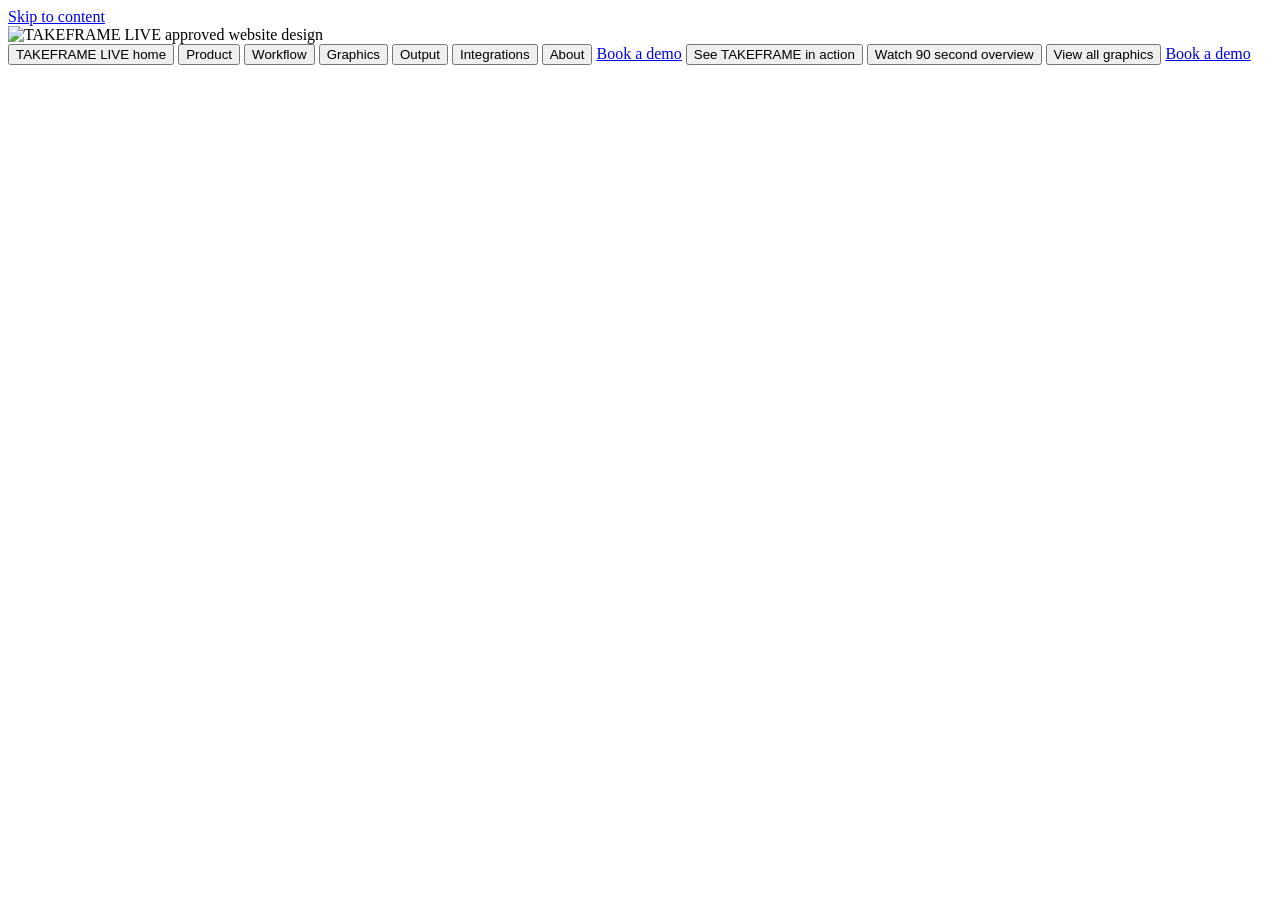
==== commit 19c94cb8: "Lock homepage to approved TAKEFRAME reference artwork" ====
--- a/index.html
+++ b/index.html
@@ -2,194 +2,39 @@
 <html lang="en">
 <head>
   <meta charset="utf-8">
-  <meta name="viewport" content="width=device-width,initial-scale=1,maximum-scale=1,user-scalable=no">
+  <meta name="viewport" content="width=device-width,initial-scale=1">
   <title>TAKEFRAME LIVE — Football Graphics Operating System</title>
-  <meta name="description" content="TAKEFRAME LIVE is the football-native operating system for match truth, operator control and professional live graphics.">
+  <meta name="description" content="TAKEFRAME LIVE — football graphics operating system.">
   <link rel="icon" href="/assets/favicon.png">
-  <link rel="preload" as="image" href="/assets/hero-player.png">
-  <link rel="preload" as="image" href="/assets/media/control-live.jpg">
-  <link rel="stylesheet" href="/approved-1to1.css?v=1">
+  <link rel="stylesheet" href="/approved-reference.css?v=1">
 </head>
 <body>
-  <a class="skip-link" href="#main">Skip to content</a>
-  <div class="stage" id="stage">
-    <main class="page" id="main" aria-label="TAKEFRAME LIVE">
-      <section class="hero" id="product" aria-label="TAKEFRAME LIVE product">
-        <div class="hero-bg" aria-hidden="true"></div>
-        <header class="header">
-          <a class="brand" href="#product" data-y="0" aria-label="TAKEFRAME LIVE home"><img src="/assets/logo.png" alt="TAKEFRAME LIVE"></a>
-          <nav class="nav" aria-label="Primary navigation">
-            <a href="#product" data-y="0">PRODUCT</a>
-            <a href="#workflow" data-y="697">WORKFLOW</a>
-            <a href="#graphics" data-y="978">GRAPHICS</a>
-            <a href="#output" data-y="1145">OUTPUT</a>
-            <a href="#integrations" data-y="1352">INTEGRATIONS</a>
-            <a href="#about" data-y="1458">ABOUT</a>
-          </nav>
-          <a class="header-demo" href="mailto:hello@takeframe.live?subject=TAKEFRAME%20LIVE%20Demo">BOOK A DEMO <span>→</span></a>
-        </header>
+  <a class="skip-link" href="#approved-page">Skip to content</a>
+  <main id="approved-page" class="approved-shell" aria-label="TAKEFRAME LIVE">
+    <div class="approved-stage" id="approvedStage" aria-busy="true">
+      <img id="approvedArtwork" class="approved-artwork" width="1024" height="1536" alt="TAKEFRAME LIVE approved website design">
 
-        <div class="hero-copy">
-          <p class="eyebrow">FOOTBALL GRAPHICS. OPERATING SYSTEM.</p>
-          <h1>FROM<br>TEAM SHEET<br><em>TO LIVE<br>GRAPHICS.</em></h1>
-          <p class="lead">One football-native system for match truth, operator control, Preview, Program and professional live graphics.</p>
-          <div class="hero-actions">
-            <a class="action red" href="#graphics" data-y="978">SEE TAKEFRAME IN ACTION <span>→</span></a>
-            <button class="action dark" type="button" data-open-overview>WATCH 90 SEC OVERVIEW <span class="play">▶</span></button>
-          </div>
-        </div>
+      <nav class="hotspots" aria-label="TAKEFRAME navigation and actions">
+        <button class="hotspot h-logo" type="button" data-scroll-y="0">TAKEFRAME LIVE home</button>
+        <button class="hotspot h-product" type="button" data-scroll-y="0">Product</button>
+        <button class="hotspot h-workflow" type="button" data-scroll-y="450">Workflow</button>
+        <button class="hotspot h-graphics" type="button" data-scroll-y="974">Graphics</button>
+        <button class="hotspot h-output" type="button" data-scroll-y="1144">Output</button>
+        <button class="hotspot h-integrations" type="button" data-scroll-y="1350">Integrations</button>
+        <button class="hotspot h-about" type="button" data-scroll-y="1455">About</button>
 
-        <img class="hero-player" src="/assets/hero-player.png" alt="Football player in orange and black kit">
+        <a class="hotspot h-demo-top" href="mailto:hello@takeframe.live?subject=TAKEFRAME%20LIVE%20Demo">Book a demo</a>
+        <button class="hotspot h-action" type="button" data-scroll-y="974">See TAKEFRAME in action</button>
+        <button class="hotspot h-overview" type="button" data-scroll-y="450">Watch 90 second overview</button>
+        <button class="hotspot h-gallery" type="button" data-scroll-y="974">View all graphics</button>
+        <a class="hotspot h-demo-final" href="mailto:hello@takeframe.live?subject=TAKEFRAME%20LIVE%20Demo">Book a demo</a>
+      </nav>
 
-        <div class="monitor monitor-primary" aria-label="TAKEFRAME Control interface preview">
-          <img src="/assets/media/control-live.jpg" alt="TAKEFRAME Control live interface">
-        </div>
-        <div class="monitor-stand" aria-hidden="true"><i></i><b></b></div>
-        <div class="monitor monitor-secondary" aria-hidden="true">
-          <img src="/assets/media/control-live.jpg" alt="">
-        </div>
-      </section>
-
-      <section class="truth-control" id="workflow" aria-label="Match truth and control workflow">
-        <div class="truth-block">
-          <h2>ONE MATCH.<br><em>ONE TRUTH.</em></h2>
-          <div class="truth-flow" aria-label="Source evidence to accepted match model to program truth">
-            <div class="truth-node"><i class="source-icon">♙</i><b>SOURCE<br>EVIDENCE</b></div>
-            <span class="flow-arrow">→</span>
-            <div class="truth-node"><i>◇</i><b>ACCEPTED<br>MATCH MODEL</b></div>
-            <span class="flow-arrow">→</span>
-            <div class="truth-node"><i class="check">✓</i><b>PROGRAM<br>TRUTH</b></div>
-          </div>
-          <p>Takeframe accepts information from official match pages, club &amp; league sources, structured data, PDFs, Excel/CSV, match URLs or operator input. The Match Model becomes the single source of truth for your graphics.</p>
-        </div>
-        <div class="control-block">
-          <div class="control-copy">
-            <h3>TAKEFRAME CONTROL</h3>
-            <p>Your complete control room.<br>Built for live.</p>
-            <ul>
-              <li>Preview what’s next</li>
-              <li>TAKE with confidence</li>
-              <li>Program what everyone sees</li>
-              <li>Every action, every phase</li>
-              <li>Every graphic under control</li>
-            </ul>
-          </div>
-          <div class="control-monitor"><img src="/assets/media/control-live.jpg" alt="TAKEFRAME Control"></div>
-        </div>
-      </section>
-
-      <section class="capabilities" aria-label="TAKEFRAME capabilities">
-        <article class="cap-card data-card">
-          <h3>MATCH NEEDS DATA</h3>
-          <p>Bring the match.<br>Takeframe builds the truth.</p>
-          <img src="/assets/media/match-ready.jpg" alt="Match needs data interface">
-        </article>
-        <article class="cap-card sheet-card">
-          <h3>TEAM SHEET</h3>
-          <p>From squad<br>to formation.</p>
-          <img src="/assets/media/team-sheet.jpg" alt="Team sheet and formation interface">
-        </article>
-        <article class="cap-card player-card">
-          <h3>PLAYER IDENTIFICATION</h3>
-          <p>Know every player.<br>Show with confidence.</p>
-          <img src="/assets/media/player-id.jpg" alt="Player identification interface">
-        </article>
-        <article class="cap-card workflow-card">
-          <h3>WORKFLOW</h3>
-          <p>A clear path<br>to live graphics.</p>
-          <ol>
-            <li><i>▣</i><span><b>ONBOARD</b><small>Import. Validate. Prepare.</small></span><em>01</em></li>
-            <li><i>⌁</i><span><b>PREMATCH</b><small>Lineups. Formation. Roles.</small></span><em>02</em></li>
-            <li><i>◉</i><span><b>MATCH</b><small>Control. Actions. Events.</small></span><em>03</em></li>
-            <li><i>⌘</i><span><b>PROGRAM</b><small>Graphics. Output. Live.</small></span><em>04</em></li>
-          </ol>
-        </article>
-      </section>
-
-      <section class="graphics" id="graphics" aria-label="Broadcast graphics output">
-        <div class="graphics-copy">
-          <h2>NORDIC1 GRAPHICS.<br>REAL OUTPUT.</h2>
-          <p>Broadcast-ready graphics<br>built for the biggest moments.</p>
-          <button type="button" data-open-gallery>VIEW ALL GRAPHICS <span>→</span></button>
-        </div>
-        <div class="graphic-row">
-          <figure><img src="/assets/media/starting-11.png" alt="Starting 11 graphic"><figcaption>STARTING 11</figcaption></figure>
-          <figure><img src="/assets/media/formation.png" alt="Formation graphic"><figcaption>FORMATION</figcaption></figure>
-          <figure><img src="/assets/media/yellow-card.png" alt="Yellow card graphic"><figcaption>YELLOW CARD</figcaption></figure>
-          <figure><img src="/assets/media/var-check.png" alt="VAR check graphic"><figcaption>VAR CHECK</figcaption></figure>
-          <figure class="scorebug-card"><div class="scorebug"><span>SHAKHTAR</span><b>2 - 1</b><span>OSIJEK</span></div><figcaption>SCOREBUG</figcaption></figure>
-          <figure class="opener-card"><img src="/assets/media/match-opener.png" alt="Match opener graphic"><figcaption>MATCH OPENER</figcaption></figure>
-        </div>
-      </section>
-
-      <section class="production" id="output" aria-label="Production output architecture">
-        <div class="prod-copy">
-          <h2>BUILT FOR<br>PRODUCTION.</h2>
-          <p class="prod-kicker">Powerful. Reliable. Flexible.</p>
-          <p>Takeframe runs on a dedicated graphics machine and outputs industry-standard live video and keying signals for any professional production environment.</p>
-        </div>
-        <div class="architecture" aria-label="TAKEFRAME Render Node architecture">
-          <div class="arch-title"><b>TAKEFRAME RENDER NODE</b><small>LOCAL OR CLOUD</small></div>
-          <div class="arch-left">
-            <span>MATCH DATA</span><span>OPERATOR ACTIONS</span><span>MEDIA &amp; ASSETS</span>
-          </div>
-          <div class="wire wire-left" aria-hidden="true"></div><i class="arch-arrow left-arrow">→</i>
-          <div class="render-node"><img src="/assets/console.webp" alt="TAKEFRAME render node"></div>
-          <i class="arch-arrow right-arrow">→</i><div class="wire wire-right" aria-hidden="true"></div>
-          <div class="arch-right">
-            <span>SCENE ENGINE</span><span>PROGRAM FRAME</span><span>IP OUTPUT</span>
-          </div>
-        </div>
-        <div class="outputs">
-          <h3>OUTPUT CAPABILITIES</h3>
-          <ul>
-            <li><i>▣</i>1920×1080 50p</li>
-            <li><i>◈</i>NDI® High Bandwidth</li>
-            <li><i>◇</i>OMT (Open Media Transport)</li>
-            <li><i>◉</i>ALPHA / KEY &amp; FILL</li>
-            <li><i>▣</i>PREVIEW / PROGRAM / OUT</li>
-          </ul>
-        </div>
-      </section>
-
-      <section class="integrations" id="integrations" aria-label="Production integrations">
-        <div class="integration-copy"><h2>WORKS WITH<br>YOUR SETUP.</h2><p>Open standards. Maximum flexibility.<br>Seamlessly integrate into your existing<br>production workflow and tools.</p></div>
-        <div class="vendor vmix"><b><i class="vmix-grid">▦</i>vMix</b></div>
-        <div class="vendor ross"><b>ROSS</b><small>CARBONITE</small></div>
-        <div class="vendor newtek"><b>◉ NewTek</b><small>TriCaster</small></div>
-        <div class="vendor panasonic"><b>Panasonic</b><small>LIVE PRODUCTION</small></div>
-        <div class="vendor fora"><b>FOR-<i>A</i></b><small>LIVE VIDEO</small></div>
-        <div class="vendor more"><b>+ MORE</b></div>
-      </section>
-
-      <section class="final" id="about" aria-label="Book a TAKEFRAME LIVE demo">
-        <h2>BRING THE MATCH.<br><em>GO TO AIR.</em></h2>
-        <p>Your next match should<br>not need a graphics engineer.</p>
-        <a href="mailto:hello@takeframe.live?subject=TAKEFRAME%20LIVE%20Demo">BOOK A DEMO <span>→</span></a>
-      </section>
-    </main>
-  </div>
-
-  <dialog id="overviewDialog" class="tf-dialog">
-    <button class="dialog-close" type="button" data-close-dialog aria-label="Close overview">×</button>
-    <div class="overview-grid">
-      <div><p class="dialog-kicker">90 SEC OVERVIEW</p><h2>FROM MATCH TRUTH<br>TO PROGRAM OUTPUT.</h2><p>TAKEFRAME accepts match evidence, creates one accepted match model, gives the operator complete live control, and renders broadcast-ready graphics through a dedicated output node.</p><a href="mailto:hello@takeframe.live?subject=TAKEFRAME%20LIVE%20Demo">BOOK A DEMO →</a></div>
-      <img src="/assets/media/control-live.jpg" alt="TAKEFRAME Control overview">
+      <noscript>
+        <p class="load-error">JavaScript is required to load the approved TAKEFRAME artwork.</p>
+      </noscript>
     </div>
-  </dialog>
-
-  <dialog id="galleryDialog" class="tf-dialog gallery-dialog">
-    <button class="dialog-close" type="button" data-close-dialog aria-label="Close graphics gallery">×</button>
-    <p class="dialog-kicker">BROADCAST GRAPHICS</p><h2>NORDIC1 GRAPHICS. REAL OUTPUT.</h2>
-    <div class="gallery-grid">
-      <figure><img src="/assets/media/starting-11.png" alt="Starting 11"><figcaption>STARTING 11</figcaption></figure>
-      <figure><img src="/assets/media/formation.png" alt="Formation"><figcaption>FORMATION</figcaption></figure>
-      <figure><img src="/assets/media/yellow-card.png" alt="Yellow card"><figcaption>YELLOW CARD</figcaption></figure>
-      <figure><img src="/assets/media/var-check.png" alt="VAR check"><figcaption>VAR CHECK</figcaption></figure>
-      <figure><img src="/assets/media/match-opener.png" alt="Match opener"><figcaption>MATCH OPENER</figcaption></figure>
-    </div>
-  </dialog>
-
-  <script src="/approved-1to1.js?v=1" defer></script>
+  </main>
+  <script src="/approved-reference.js?v=1" defer></script>
 </body>
 </html>
